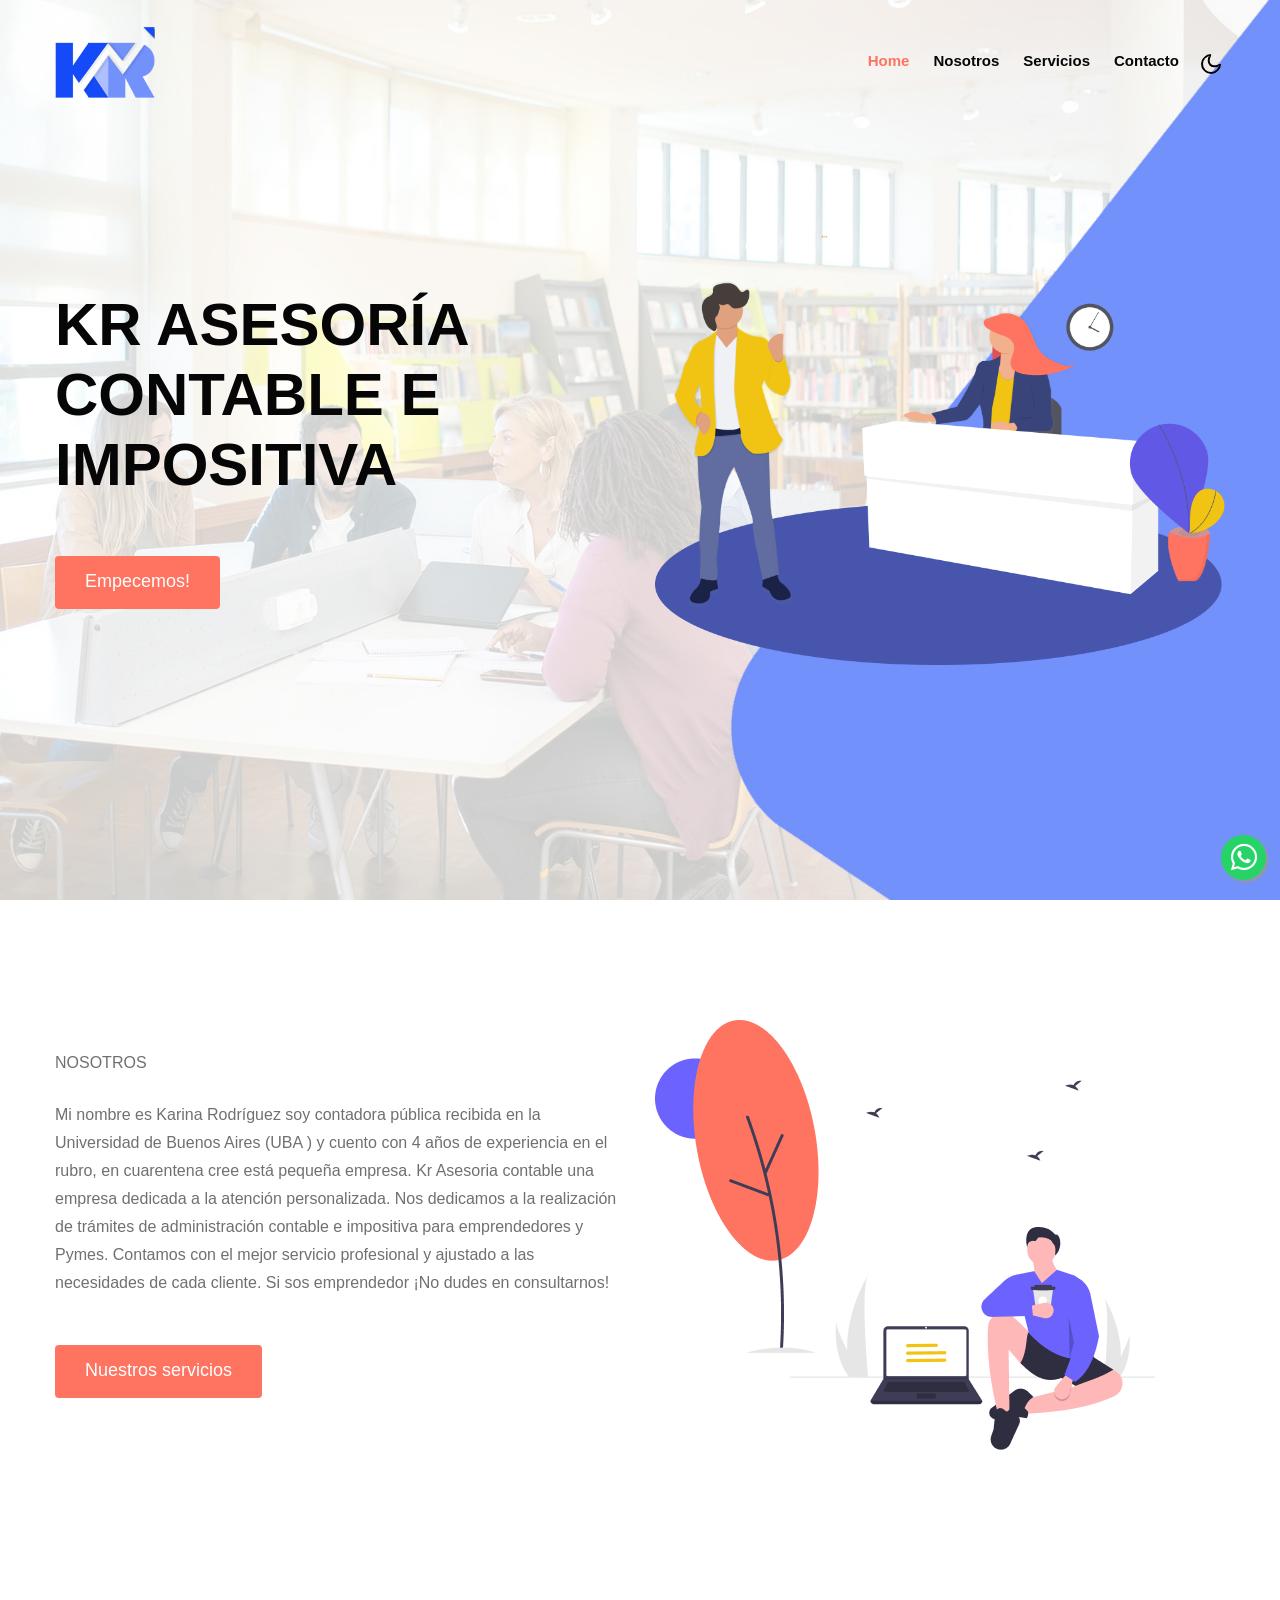
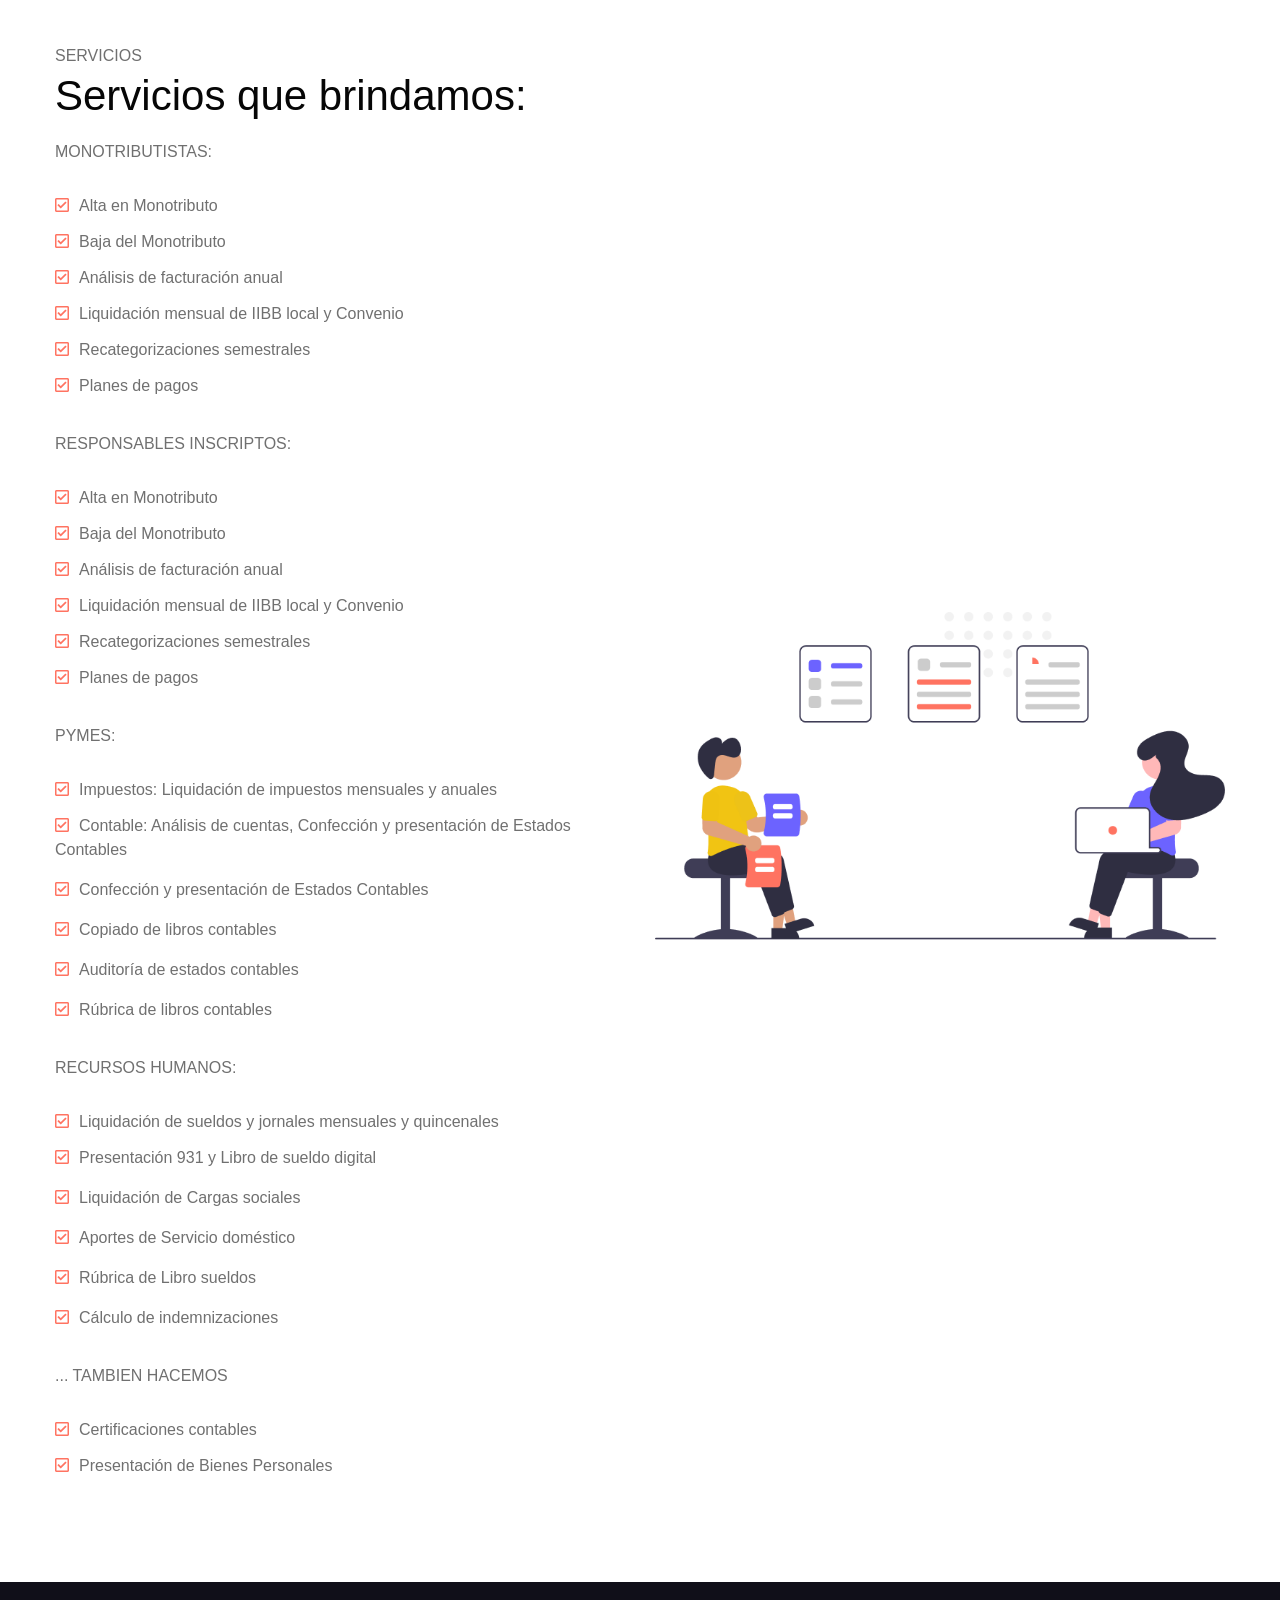
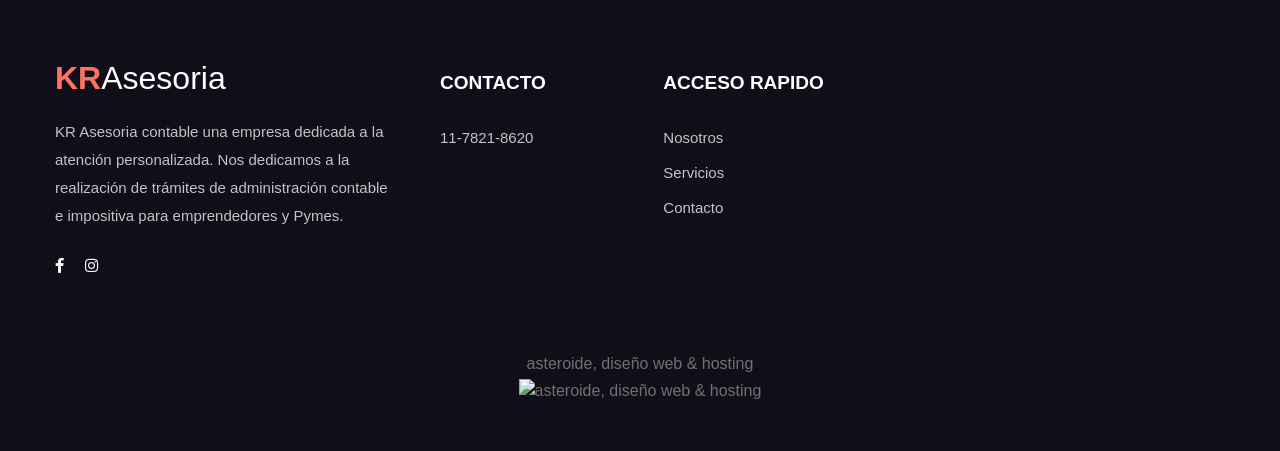
==== index.html @ cf9ad84a "Add files via upload" ====
<!doctype html>
<html lang="es">

<head>
    <!-- Required meta tags -->
    <title>KR - Asesoria Contable</title>
    <meta charset="utf-8">
    <meta http-equiv="Content-Type" content="text/html; charset=utf-8">
    <meta name="viewport" content="width=device-width, initial-scale=1, shrink-to-fit=no">
    <meta name="description" content="Realización de trámites de administración contable e impositiva para emprendedores y Pymes. Contamos con el mejor servicio profesional para cada cliente.">
    <meta name="keywords" content="asesoramiento contable, asesoria contable,vencimiento de afip, Contador publico, Afip Monotributo, Contadora Publica, Pago de Afip, Liquidacion de sueldos, contador para emprendedores">
    <meta name="google-site-verification" content="Z-WitWKQoK6j_l87jaZGyqJf7BgAr0-FF_8QViLL7R8" />
    <meta http-equiv="content-language" content="es">
    <link rel="stylesheet" href="assets/css/style-starter.css?v=5">
    <!-- Google Tag Manager -->
    <script>(function(w,d,s,l,i){w[l]=w[l]||[];w[l].push({'gtm.start':
    new Date().getTime(),event:'gtm.js'});var f=d.getElementsByTagName(s)[0],
    j=d.createElement(s),dl=l!='dataLayer'?'&l='+l:'';j.async=true;j.src=
    'https://www.googletagmanager.com/gtm.js?id='+i+dl;f.parentNode.insertBefore(j,f);
    })(window,document,'script','dataLayer','GTM-PCJ6Z8GQ');</script>
    <!-- End Google Tag Manager -->
</head>

<body>
    <!--header-->
    <header id="site-header" class="fixed-top">
        <div class="container">
            <nav class="navbar navbar-expand-lg stroke px-0">
                <!-- <h1>
                    <a class="navbar-brand" href="index.html">
                        <span>Be</span>Idea</a>
                </h1> -->

                <a class="navbar-brand" href="index.html">
                    <img src="./assets/images/logo-small.png" alt="KR ASESORÍA" title="KR ASESORÍA" style="width: 100px; top:10px;" />
                </a> 
                <button class="navbar-toggler  collapsed bg-gradient" type="button" data-toggle="collapse"
                    data-target="#navbarTogglerDemo02" aria-controls="navbarTogglerDemo02" aria-expanded="false"
                    aria-label="Toggle navigation">
                    <span class="navbar-toggler-icon fa icon-expand fa-bars"></span>
                    <span class="navbar-toggler-icon fa icon-close fa-times"></span>
                </button>

                <div class="collapse navbar-collapse" id="navbarTogglerDemo02">
                    <ul class="navbar-nav ml-lg-auto">
                        <li class="nav-item active">
                            <a class="nav-link" href="index.html">Home<span class="sr-only">(current)</span></a>
                        </li>
                        <li class="nav-item">
                            <a class="nav-link" href="#nosotros">Nosotros</a>
                        </li>
                        <li class="nav-item">
                            <a class="nav-link" href="#servicios">Servicios</a>
                        </li>
                        <li class="nav-item">
                            <a class="nav-link" href="contacto.html">Contacto</a>
                        </li>
                    </ul>
                </div>
                <!-- toggle switch for light and dark theme -->
                <div class="cont-ser-position mt-lg-2">
                    <nav class="navigation">
                        <div class="theme-switch-wrapper">
                            <label class="theme-switch" for="checkbox">
                                <input type="checkbox" id="checkbox">
                                <div class="mode-container">
                                    <i class="gg-sun"></i>
                                    <i class="gg-moon"></i>
                                </div>
                            </label>
                        </div>
                    </nav>
                </div>
                <!-- //toggle switch for light and dark theme -->
            </nav>
        </div>
    </header>
    <!--//header-->

    <!-- banner section -->
    <section class="w3l-banner d-flex">
        <div class="container">
            <div class="row align-items-center mt-md-0 mt-sm-4">
                <div class="col-md-6 banner-content mt-md-0 mt-5 pt-md-0 pt-5">
                    <h3 class="banner-style">KR ASESORÍA CONTABLE E IMPOSITIVA</h3>
                    <h1 style="display: none;">KR ASESORÍA CONTABLE E IMPOSITIVA, Contamos con el mejor  servicio profesional y ajustado a las necesidades de cada cliente.</h1>
                    <div class="mt-5 pt-sm-2">
                        <a href="#nosotros" class="btn btn-style">Empecemos!</a>
                        <!--<a href="contact.html" class="btn btn-style btn-style-normal ml-2"> Contact Us</a>-->
                    </div>
                </div>
                <div class="col-md-6 banner-img">
                    <img src="assets/images/banner1.png" alt="KR ASESORÍA" class="img-fluid" />
                </div>
            </div>
        </div>
    </section>
    <!-- //banner section -->

    <!-- //banner section -->
    <section class="w3l-about-2 py-5" id="nosotros">
        <div class="container py-md-5 py-4">
            <div class="row align-items-center">
                <div class="col-lg-6 about-2-secs-left">
                    <div class="style-title position-relative">
                        <p class="text-uppercase">Nosotros</p>
                        <br/>
                        <p>
                            <span>Mi nombre es Karina Rodríguez</span> soy contadora pública recibida en la Universidad de Buenos Aires (UBA ) y cuento con  4 años de experiencia en el rubro, en cuarentena cree está pequeña  empresa. 

                            Kr Asesoria contable una empresa  dedicada a la atención personalizada.  
                            
                            Nos dedicamos a la realización de trámites de administración contable e impositiva para emprendedores y Pymes. 
                            
                            Contamos con el mejor  servicio profesional y ajustado a las necesidades de cada cliente.
                            
                            Si sos emprendedor ¡No dudes en consultarnos!
                        </p>
                    </div>
                    <a class="btn btn-style mt-5" href="#servicios">Nuestros servicios</a>
                </div>
                <div class="col-lg-6 about-2-secs-right mt-lg-4 mt-5">
                    <img src="assets/images/ab2.png" alt="KR ASESORÍA" class="img-fluid" />
                </div>
            </div>
        </div>
    </section>
    <!-- //banner section -->
    <!-- banner bottom section -->
    <section class="w3l-about-2 py-5" id="servicios">
        <div class="container py-md-5 py-4">
            <div class="row align-items-center">
                <div class="col-lg-6 about-2-secs-left">
                    <div class="style-title position-relative">
                        <p class="text-uppercase">Servicios</p>
                        <h3 class="title-style mb-sm-3 mb-2">Servicios que brindamos:</h3>
                    </div>
                    <p class="text-uppercase"><span>Monotributistas:</span></p>
                    <ul class="list-about-2 mt-sm-4 mt-3">
                        <li class="py-1"><i class="far fa-check-square"></i>Alta en Monotributo</li>
                        <li class="py-2"><i class="far fa-check-square"></i>Baja del Monotributo</li>
                        <li class="py-1"><i class="far fa-check-square"></i>Análisis de facturación anual</li>
                        <li class="py-2"><i class="far fa-check-square"></i>Liquidación mensual de IIBB local y Convenio</li>
                        <li class="py-1"><i class="far fa-check-square"></i>Recategorizaciones semestrales</li>
                        <li class="py-2"><i class="far fa-check-square"></i>Planes de pagos</li>
                    </ul>
                    <br/>
                    <p class="text-uppercase"><span>Responsables Inscriptos:</span></p>
                    <ul class="list-about-2 mt-sm-4 mt-3">
                        <li class="py-1"><i class="far fa-check-square"></i>Alta en Monotributo</li>
                        <li class="py-2"><i class="far fa-check-square"></i>Baja del Monotributo</li>
                        <li class="py-1"><i class="far fa-check-square"></i>Análisis de facturación anual</li>
                        <li class="py-2"><i class="far fa-check-square"></i>Liquidación mensual de IIBB local y Convenio</li>
                        <li class="py-1"><i class="far fa-check-square"></i>Recategorizaciones semestrales</li>
                        <li class="py-2"><i class="far fa-check-square"></i>Planes de pagos</li>
                    </ul>
                    <br/>
                    <p class="text-uppercase"><span>Pymes:</span></p>
                    <ul class="list-about-2 mt-sm-4 mt-3">
                        <li class="py-1"><i class="far fa-check-square"></i>Impuestos: Liquidación de impuestos mensuales y anuales</li>
                        <li class="py-2"><i class="far fa-check-square"></i>Contable: Análisis de cuentas, Confección y presentación de Estados Contables</li>
                        <li class="py-2"><i class="far fa-check-square"></i>Confección y presentación de Estados Contables</li>
                        <li class="py-2"><i class="far fa-check-square"></i>Copiado de libros contables</li>
                        <li class="py-2"><i class="far fa-check-square"></i>Auditoría de estados contables</li>
                        <li class="py-2"><i class="far fa-check-square"></i>Rúbrica de libros contables</li>                        
                    </ul>
                    <br/>
                    <p class="text-uppercase"><span>RECURSOS HUMANOS:</span></p>
                    <ul class="list-about-2 mt-sm-4 mt-3">
                        <li class="py-1"><i class="far fa-check-square"></i>Liquidación de sueldos y jornales mensuales y quincenales</li>
                        <li class="py-2"><i class="far fa-check-square"></i>Presentación 931 y Libro de sueldo digital</li>
                        <li class="py-2"><i class="far fa-check-square"></i>Liquidación de Cargas sociales</li>
                        <li class="py-2"><i class="far fa-check-square"></i>Aportes de Servicio doméstico</li>
                        <li class="py-2"><i class="far fa-check-square"></i>Rúbrica de Libro sueldos</li>
                        <li class="py-2"><i class="far fa-check-square"></i>Cálculo de indemnizaciones</li>                     
                    </ul>
                    <br/>
                    <p class="text-uppercase"><span>... Tambien hacemos</span></p>
                    <ul class="list-about-2 mt-sm-4 mt-3">
                        <li class="py-1"><i class="far fa-check-square"></i>Certificaciones contables</li>
                        <li class="py-2"><i class="far fa-check-square"></i>Presentación de Bienes Personales</li>                   
                    </ul>
                </div>
                <div class="col-lg-6 about-2-secs-right mt-lg-4 mt-5">
                    <img src="assets/images/ab3.png" alt="KR ASESORÍA" class="img-fluid" />
                </div>
            </div>
        </div>
    </section>
    <!-- banner bottom section -->


    <!-- footer -->
    <!--<footer class="w3l-footer-16 py-5">
        <div class="container pt-md-4">
            <div class="row footer-p">
                <div class="col-lg-4 pr-lg-5">
                    <a class="footer-logo" href="index.html">KR - Asesoria Contable</a>
                    <div class="columns-2 mt-4">
                        <ul class="social">
                            <li><a target="_blank" href="https://www.facebook.com/kr.asesoriacontable"><i class="fab fa-facebook-f"></i></a>
                            </li>
                            <li><a target="_blank" href="https://www.instagram.com/kr.asesoriacontable/?hl=es"><i class="fab fa-instagram"></i></a>
                            </li>
                        </ul>
                    </div>
                </div>
                <div class="col-lg-3 mt-lg-0 mt-5">
                    <div class="row">
                            <div class="col-xl-5 col-6 column pl-lg-0">
                            <h3 class="mt-lg-3">Contacto</h3>
                            <ul class="footer-contact-list">
                                <li class="mt-2"><a target="_blank" href="https://api.whatsapp.com/send?phone=5491131880155">11-3188-0155</a></li>
                            </ul>
                        </div>
                        <div class="col-xl-5 col-6 column">
                            <h3 class="mt-lg-3">Acceso Rapido</h3>
                            <ul class="footer-gd-16">
                                <li><a href="index.html#nosotros">Nosotros</a></li>
                                <li><a href="index.html#servicios">Servicios</a></li>
                                <li><a href="contacto.html">Contacto</a></li>
                            </ul>
                        </div>
                    </div>
                </div>
                <div class="col-lg-3 col-md-7 col-sm-8 column mt-lg-0 mt-4 pl-xl-0">
                    <h3 class="mt-lg-3">Newsletter </h3>
                    <div class="end-column">
                        <form action="#" class="subscribe" method="post">
                            <input type="email" name="email" placeholder="Email Address" required="">
                            <button><span class="fa fa-paper-plane" aria-hidden="true"></span></button>
                        </form>
                        <p>Subscribe to our mailing list and get updates to your email inbox.</p>
                    </div>
                </div>
            </div>
        </div>
    </footer>-->
    
    <footer class="w3l-footer-16 py-5">
        <div class="container pt-md-4">
            <div class="row footer-p">
                <div class="col-lg-4 pr-lg-5">
                    <a class="footer-logo" href="index.html">
                        <span>KR</span>Asesoria</a>
                    <p class="mt-3">KR Asesoria contable una empresa  dedicada a la atención personalizada.                            
                        Nos dedicamos a la realización de trámites de administración contable e impositiva para emprendedores y Pymes.</p>
                    <p style="display: none;">KR Asesoria contable una empresa  dedicada a la atención personalizada.                            
                        Nos dedicamos a la realización de trámites de administración contable e impositiva para emprendedores y Pymes.</p>    
                    <div class="columns-2 mt-4">
                        <ul class="social">
                            <li><a target="_blank" href="https://www.facebook.com/kr.asesoriacontable"><i class="fab fa-facebook-f"></i></a>
                            </li>
                            <li><a target="_blank" href="https://www.instagram.com/kr.asesoriacontable/?hl=es"><i class="fab fa-instagram"></i></a>
                            </li>
                        </ul>
                    </div>
                </div>
                <div class="col-lg-5 mt-lg-0 mt-5">
                    <div class="row">
                            <div class="col-xl-5 col-6 column pl-lg-0">
                            <h3 class="mt-lg-3">Contacto</h3>
                            <ul class="footer-contact-list">
                                <li class="mt-2"><a target="_blank" href="https://api.whatsapp.com/send?phone=5491178218620">11-7821-8620</a></li>
                            </ul>
                        </div>
                        <div class="col-xl-5 col-6 column">
                            <h3 class="mt-lg-3">Acceso Rapido</h3>
                            <ul class="footer-gd-16">
                                <li><a href="index.html#nosotros">Nosotros</a></li>
                                <li><a href="index.html#servicios">Servicios</a></li>
                                <li><a href="contacto.html">Contacto</a></li>
                            </ul>
                        </div>
                    </div>
                </div>
            </div>
            <div class="below-section text-center pt-lg-4 mt-5">
                
                <p>asteroide, diseño web & hosting</p><a target="_blank" href="https://asteroide.com.ar"><img src="https://asteroide.com.ar/img/footer_iconAS.png" alt="asteroide, diseño web & hosting" width="25px"/></a>
            </div>
        </div>
    </footer>

    <div class="whatsappMobile">
		<a target="_blank" href="https://api.whatsapp.com/send?phone=5491178218620" class="floatMobile" target="_blank"><i class="fab fa-whatsapp"></i></a>
	</div>
    <!-- //footer -->

    <!-- Js scripts -->
    <!-- move top -->
    <button onclick="topFunction()" id="movetop" title="Go to top">
        <span class="fas fa-level-up-alt" aria-hidden="true"></span>
    </button>
    <script>
        // When the user scrolls down 20px from the top of the document, show the button
        window.onscroll = function () {
            scrollFunction()
        };

        function scrollFunction() {
            if (document.body.scrollTop > 20 || document.documentElement.scrollTop > 20) {
                document.getElementById("movetop").style.display = "block";
            } else {
                document.getElementById("movetop").style.display = "none";
            }
        }

        // When the user clicks on the button, scroll to the top of the document
        function topFunction() {
            document.body.scrollTop = 0;
            document.documentElement.scrollTop = 0;
        }
    </script>
    <!-- //move top -->

    <!-- common jquery plugin -->
    <script src="assets/js/jquery-3.3.1.min.js"></script>
    <!-- //common jquery plugin -->

    <!-- theme switch js (light and dark)-->
    <script src="assets/js/theme-change.js"></script>
    <script>
        function autoType(elementClass, typingSpeed) {
            var thhis = $(elementClass);
            thhis.css({
                "position": "relative",
                "display": "inline-block"
            });
            thhis.prepend('<div class="cursor" style="right: initial; left:0;"></div>');
            thhis = thhis.find(".text-js");
            var text = thhis.text().trim().split('');
            var amntOfChars = text.length;
            var newString = "";
            thhis.text("|");
            setTimeout(function () {
                thhis.css("opacity", 1);
                thhis.prev().removeAttr("style");
                thhis.text("");
                for (var i = 0; i < amntOfChars; i++) {
                    (function (i, char) {
                        setTimeout(function () {
                            newString += char;
                            thhis.text(newString);
                        }, i * typingSpeed);
                    })(i + 1, text[i]);
                }
            }, 1500);
        }

        $(document).ready(function () {
            // Now to start autoTyping just call the autoType function with the
            // class of outer div
            // The second paramter is the speed between each letter is typed.
            autoType(".type-js", 200);
        });
    </script>
    <!-- //theme switch js (light and dark)-->

    <!-- MENU-JS -->
    <script>
        $(window).on("scroll", function () {
            var scroll = $(window).scrollTop();

            if (scroll >= 80) {
                $("#site-header").addClass("nav-fixed");
            } else {
                $("#site-header").removeClass("nav-fixed");
            }
        });

        //Main navigation Active Class Add Remove
        $(".navbar-toggler").on("click", function () {
            $("header").toggleClass("active");
        });
        $(document).on("ready", function () {
            if ($(window).width() > 991) {
                $("header").removeClass("active");
            }
            $(window).on("resize", function () {
                if ($(window).width() > 991) {
                    $("header").removeClass("active");
                }
            });
        });
    </script>
    <!-- //MENU-JS -->

    <!-- disable body scroll which navbar is in active -->
    <script>
        $(function () {
            $('.navbar-toggler').click(function () {
                $('body').toggleClass('noscroll');
            })
        });
    </script>
    <!-- //disable body scroll which navbar is in active -->

    <!--bootstrap-->
    <script src="assets/js/bootstrap.min.js"></script>
    <!-- //bootstrap-->
    <!-- //Js scripts -->
    <!-- Google Tag Manager (noscript) -->
    <noscript><iframe src="https://www.googletagmanager.com/ns.html?id=GTM-PCJ6Z8GQ"
    height="0" width="0" style="display:none;visibility:hidden"></iframe></noscript>
    <!-- End Google Tag Manager (noscript) -->
</body>

</html>
---- assets/css/style-starter.css ----
@charset "UTF-8";

/*--
Author: W3layouts
Author URL: http://w3layouts.com
--*/
/*!
 * Bootstrap v4.4.1 (https://getbootstrap.com/)
 * Copyright 2011-2019 The Bootstrap Authors
 * Copyright 2011-2019 Twitter, Inc.
 * Licensed under MIT (https://github.com/twbs/bootstrap/blob/master/LICENSE)
 */
:root {
  --blue: #007bff;
  --indigo: #6610f2;
  --purple: #6f42c1;
  --pink: #e83e8c;
  --red: #dc3545;
  --orange: #fd7e14;
  --yellow: #ffc107;
  --green: #28a745;
  --teal: #20c997;
  --cyan: #17a2b8;
  --white: #fff;
  --gray: #6c757d;
  --gray-dark: #343a40;
  --primary: #ff4c4c;
  --secondary: #e71d36;
  --success: #28a745;
  --info: #17a2b8;
  --warning: #ffc107;
  --danger: #dc3545;
  --light: #f8f9fa;
  --dark: #343a40;
  --breakpoint-xs: 0;
  --breakpoint-sm: 576px;
  --breakpoint-md: 768px;
  --breakpoint-lg: 992px;
  --breakpoint-xl: 1200px;
  --font-family-sans-serif: -apple-system, BlinkMacSystemFont, "Segoe UI", Roboto, "Helvetica Neue", Arial, "Noto Sans", sans-serif, "Apple Color Emoji", "Segoe UI Emoji", "Segoe UI Symbol", "Noto Color Emoji";
  --font-family-monospace: SFMono-Regular, Menlo, Monaco, Consolas, "Liberation Mono", "Courier New", monospace;
}

*,
*::before,
*::after {
  box-sizing: border-box;
}

html {
  font-family: sans-serif;
  line-height: 1.15;
  -webkit-text-size-adjust: 100%;
  -webkit-tap-highlight-color: rgba(0, 0, 0, 0);
}

article,
aside,
figcaption,
figure,
footer,
header,
hgroup,
main,
nav,
section {
  display: block;
}

body {
  margin: 0;
  font-family: -apple-system, BlinkMacSystemFont, "Segoe UI", Roboto, "Helvetica Neue", Arial, "Noto Sans", sans-serif, "Apple Color Emoji", "Segoe UI Emoji", "Segoe UI Symbol", "Noto Color Emoji";
  font-size: 1rem;
  font-weight: 400;
  line-height: 1.5;
  color: #212529;
  text-align: left;
  background-color: #fff;
}

[tabindex="-1"]:focus:not(:focus-visible) {
  outline: 0 !important;
}

hr {
  box-sizing: content-box;
  height: 0;
  overflow: visible;
}

h1,
h2,
h3,
h4,
h5,
h6 {
  margin-top: 0;
  margin-bottom: 0.5rem;
}

p {
  margin-top: 0;
  margin-bottom: 1rem;
}

abbr[title],
abbr[data-original-title] {
  text-decoration: underline;
  -webkit-text-decoration: underline dotted;
  text-decoration: underline dotted;
  cursor: help;
  border-bottom: 0;
  -webkit-text-decoration-skip-ink: none;
  text-decoration-skip-ink: none;
}

address {
  margin-bottom: 1rem;
  font-style: normal;
  line-height: inherit;
}

ol,
ul,
dl {
  margin-top: 0;
  margin-bottom: 1rem;
}

ol ol,
ul ul,
ol ul,
ul ol {
  margin-bottom: 0;
}

dt {
  font-weight: 600;
}

dd {
  margin-bottom: .5rem;
  margin-left: 0;
}

blockquote {
  margin: 0 0 1rem;
}

b,
strong {
  font-weight: bolder;
}

small {
  font-size: 80%;
}

sub,
sup {
  position: relative;
  font-size: 75%;
  line-height: 0;
  vertical-align: baseline;
}

sub {
  bottom: -.25em;
}

sup {
  top: -.5em;
}

a {
  color: var(--font-color);
  text-decoration: none;
  transition: 0.3s ease-out;
}

a:hover {
  color: var(--primary-color);
  text-decoration: underline;
  transition: 0.3s ease-out;
}

a,
a:hover,
button,
button:hover {
  text-decoration: none;
  transition: 0.3s ease-out;
}

a:not([href]) {
  color: inherit;
  text-decoration: none;
}

a:not([href]):hover {
  color: inherit;
  text-decoration: none;
}

pre,
code,
kbd,
samp {
  font-family: SFMono-Regular, Menlo, Monaco, Consolas, "Liberation Mono", "Courier New", monospace;
  font-size: 1em;
}

pre {
  margin-top: 0;
  margin-bottom: 1rem;
  overflow: auto;
}

figure {
  margin: 0 0 1rem;
}

img {
  vertical-align: middle;
  border-style: none;
}

svg {
  overflow: hidden;
  vertical-align: middle;
}

table {
  border-collapse: collapse;
}

caption {
  padding-top: 0.75rem;
  padding-bottom: 0.75rem;
  color: #6c757d;
  text-align: left;
  caption-side: bottom;
}

th {
  text-align: inherit;
}

label {
  display: inline-block;
  margin-bottom: 0.5rem;
}

button {
  border-radius: 0;
}

button:focus {
  outline: 1px dotted;
  outline: 5px auto -webkit-focus-ring-color;
}

input,
button,
select,
optgroup,
textarea {
  margin: 0;
  font-family: inherit;
  font-size: inherit;
  line-height: inherit;
}

button,
input {
  overflow: visible;
}

button,
select {
  text-transform: none;
}

select {
  word-wrap: normal;
}

button,
[type="button"],
[type="reset"],
[type="submit"] {
  -webkit-appearance: button;
}

button:not(:disabled),
[type="button"]:not(:disabled),
[type="reset"]:not(:disabled),
[type="submit"]:not(:disabled) {
  cursor: pointer;
}

button::-moz-focus-inner,
[type="button"]::-moz-focus-inner,
[type="reset"]::-moz-focus-inner,
[type="submit"]::-moz-focus-inner {
  padding: 0;
  border-style: none;
}

input[type="radio"],
input[type="checkbox"] {
  box-sizing: border-box;
  padding: 0;
}

input[type="date"],
input[type="time"],
input[type="datetime-local"],
input[type="month"] {
  -webkit-appearance: listbox;
}

textarea {
  overflow: auto;
  resize: vertical;
}

fieldset {
  min-width: 0;
  padding: 0;
  margin: 0;
  border: 0;
}

legend {
  display: block;
  width: 100%;
  max-width: 100%;
  padding: 0;
  margin-bottom: .5rem;
  font-size: 1.5rem;
  line-height: inherit;
  color: inherit;
  white-space: normal;
}

.floatMobile{
	position:fixed;
	width:45px;
	height:45px;
    bottom: 20px;
    right: 14px;
	background-color:#25d366;
	color:#FFF;
	border-radius:50px;
	text-align:center;
    font-size:30px;
	box-shadow: 2px 2px 3px #999;
    z-index:100;
    animation: beat .25s infinite alternate;
}

.my-float {
  margin-top: 16px;
}

@media (max-width: 1200px) {
  legend {
    font-size: calc(1.275rem + 0.3vw);
  }
}

progress {
  vertical-align: baseline;
}

[type="number"]::-webkit-inner-spin-button,
[type="number"]::-webkit-outer-spin-button {
  height: auto;
}

[type="search"] {
  outline-offset: -2px;
  -webkit-appearance: none;
}

[type="search"]::-webkit-search-decoration {
  -webkit-appearance: none;
}

::-webkit-file-upload-button {
  font: inherit;
  -webkit-appearance: button;
}

output {
  display: inline-block;
}

summary {
  display: list-item;
  cursor: pointer;
}

template {
  display: none;
}

[hidden] {
  display: none !important;
}

h1,
h2,
h3,
h4,
h5,
h6,
.h1,
.h2,
.h3,
.h4,
.h5,
.h6 {
  margin-bottom: 0.5rem;
  font-weight: 400;
  line-height: 28px;
}

h1,
.h1 {
  font-size: 2.5rem;
}

@media (max-width: 1200px) {

  h1,
  .h1 {
    font-size: calc(1.375rem + 1.5vw);
  }
}

h2,
.h2 {
  font-size: 2rem;
}

@media (max-width: 1200px) {

  h2,
  .h2 {
    font-size: calc(1.325rem + 0.9vw);
  }
}

h3,
.h3 {
  font-size: 1.75rem;
}

@media (max-width: 1200px) {

  h3,
  .h3 {
    font-size: calc(1.3rem + 0.6vw);
  }
}

h4,
.h4 {
  font-size: 1.5rem;
}

@media (max-width: 1200px) {

  h4,
  .h4 {
    font-size: calc(1.275rem + 0.3vw);
  }
}

h5,
.h5 {
  font-size: 1.25rem;
}

h6,
.h6 {
  font-size: 1rem;
}

.lead {
  font-size: 1.25rem;
  font-weight: 300;
}

.display-1 {
  font-size: 6rem;
  font-weight: 300;
  line-height: 1.2;
}

@media (max-width: 1200px) {
  .display-1 {
    font-size: calc(1.725rem + 5.7vw);
  }
}

.display-2 {
  font-size: 5.5rem;
  font-weight: 300;
  line-height: 1.2;
}

@media (max-width: 1200px) {
  .display-2 {
    font-size: calc(1.675rem + 5.1vw);
  }
}

.display-3 {
  font-size: 4.5rem;
  font-weight: 300;
  line-height: 1.2;
}

@media (max-width: 1200px) {
  .display-3 {
    font-size: calc(1.575rem + 3.9vw);
  }
}

.display-4 {
  font-size: 3.5rem;
  font-weight: 300;
  line-height: 1.2;
}

@media (max-width: 1200px) {
  .display-4 {
    font-size: calc(1.475rem + 2.7vw);
  }
}

hr {
  margin-top: 1rem;
  margin-bottom: 1rem;
  border: 0;
  border-top: 1px solid rgba(0, 0, 0, 0.1);
}

small,
.small {
  font-size: 80%;
  font-weight: 400;
}

mark,
.mark {
  padding: 0.2em;
  background-color: #fcf8e3;
}

.list-unstyled {
  padding-left: 0;
  list-style: none;
}

.list-inline {
  padding-left: 0;
  list-style: none;
}

.list-inline-item {
  display: inline-block;
}

.list-inline-item:not(:last-child) {
  margin-right: 0.5rem;
}

.initialism {
  font-size: 90%;
  text-transform: uppercase;
}

.blockquote {
  margin-bottom: 1rem;
  font-size: 1.25rem;
}

.blockquote-footer {
  display: block;
  font-size: 80%;
  color: #6c757d;
}

.blockquote-footer::before {
  content: "\2014\00A0";
}

.img-fluid {
  max-width: 100%;
  height: auto;
}

.img-thumbnail {
  padding: 0.25rem;
  background-color: #fff;
  border: 1px solid #dee2e6;
  border-radius: 0.25rem;
  max-width: 100%;
  height: auto;
}

.figure {
  display: inline-block;
}

.figure-img {
  margin-bottom: 0.5rem;
  line-height: 1;
}

.figure-caption {
  font-size: 90%;
  color: #6c757d;
}

code {
  font-size: 87.5%;
  color: #e83e8c;
  word-wrap: break-word;
}

a>code {
  color: inherit;
}

kbd {
  padding: 0.2rem 0.4rem;
  font-size: 87.5%;
  color: #fff;
  background-color: #212529;
  border-radius: 0.2rem;
}

kbd kbd {
  padding: 0;
  font-size: 100%;
  font-weight: 600;
}

pre {
  display: block;
  font-size: 87.5%;
  color: #212529;
}

pre code {
  font-size: inherit;
  color: inherit;
  word-break: normal;
}

.pre-scrollable {
  max-height: 340px;
  overflow-y: scroll;
}

.container {
  width: 100%;
  padding-right: 15px;
  padding-left: 15px;
  margin-right: auto;
  margin-left: auto;
}

@media (min-width: 576px) {
  .container {
    max-width: 540px;
  }
}

@media (min-width: 768px) {
  .container {
    max-width: 720px;
  }
}

@media (min-width: 992px) {
  .container {
    max-width: 960px;
  }
}

@media (min-width: 1200px) {
  .container {
    max-width: 1140px;
  }
}

.container-fluid,
.container-sm,
.container-md,
.container-lg,
.container-xl {
  width: 100%;
  padding-right: 15px;
  padding-left: 15px;
  margin-right: auto;
  margin-left: auto;
}

@media (min-width: 576px) {

  .container,
  .container-sm {
    max-width: 540px;
  }
}

@media (min-width: 768px) {

  .container,
  .container-sm,
  .container-md {
    max-width: 720px;
  }
}

@media (min-width: 992px) {

  .container,
  .container-sm,
  .container-md,
  .container-lg {
    max-width: 960px;
  }
}

@media (min-width: 1200px) {

  .container,
  .container-sm,
  .container-md,
  .container-lg,
  .container-xl {
    max-width: 1140px;
  }
}

.row {
  display: flex;
  flex-wrap: wrap;
  margin-right: -15px;
  margin-left: -15px;
}

.no-gutters {
  margin-right: 0;
  margin-left: 0;
}

.no-gutters>.col,
.no-gutters>[class*="col-"] {
  padding-right: 0;
  padding-left: 0;
}

.col-1,
.col-2,
.col-3,
.col-4,
.col-5,
.col-6,
.col-7,
.col-8,
.col-9,
.col-10,
.col-11,
.col-12,
.col,
.col-auto,
.col-sm-1,
.col-sm-2,
.col-sm-3,
.col-sm-4,
.col-sm-5,
.col-sm-6,
.col-sm-7,
.col-sm-8,
.col-sm-9,
.col-sm-10,
.col-sm-11,
.col-sm-12,
.col-sm,
.col-sm-auto,
.col-md-1,
.col-md-2,
.col-md-3,
.col-md-4,
.col-md-5,
.col-md-6,
.col-md-7,
.col-md-8,
.col-md-9,
.col-md-10,
.col-md-11,
.col-md-12,
.col-md,
.col-md-auto,
.col-lg-1,
.col-lg-2,
.col-lg-3,
.col-lg-4,
.col-lg-5,
.col-lg-6,
.col-lg-7,
.col-lg-8,
.col-lg-9,
.col-lg-10,
.col-lg-11,
.col-lg-12,
.col-lg,
.col-lg-auto,
.col-xl-1,
.col-xl-2,
.col-xl-3,
.col-xl-4,
.col-xl-5,
.col-xl-6,
.col-xl-7,
.col-xl-8,
.col-xl-9,
.col-xl-10,
.col-xl-11,
.col-xl-12,
.col-xl,
.col-xl-auto {
  position: relative;
  width: 100%;
  padding-right: 15px;
  padding-left: 15px;
}

.col {
  flex-basis: 0;
  flex-grow: 1;
  max-width: 100%;
}

.row-cols-1>* {
  flex: 0 0 100%;
  max-width: 100%;
}

.row-cols-2>* {
  flex: 0 0 50%;
  max-width: 50%;
}

.row-cols-3>* {
  flex: 0 0 33.33333%;
  max-width: 33.33333%;
}

.row-cols-4>* {
  flex: 0 0 25%;
  max-width: 25%;
}

.row-cols-5>* {
  flex: 0 0 20%;
  max-width: 20%;
}

.row-cols-6>* {
  flex: 0 0 16.66667%;
  max-width: 16.66667%;
}

.col-auto {
  flex: 0 0 auto;
  width: auto;
  max-width: 100%;
}

.col-1 {
  flex: 0 0 8.33333%;
  max-width: 8.33333%;
}

.col-2 {
  flex: 0 0 16.66667%;
  max-width: 16.66667%;
}

.col-3 {
  flex: 0 0 25%;
  max-width: 25%;
}

.col-4 {
  flex: 0 0 33.33333%;
  max-width: 33.33333%;
}

.col-5 {
  flex: 0 0 41.66667%;
  max-width: 41.66667%;
}

.col-6 {
  flex: 0 0 50%;
  max-width: 50%;
}

.col-7 {
  flex: 0 0 58.33333%;
  max-width: 58.33333%;
}

.col-8 {
  flex: 0 0 66.66667%;
  max-width: 66.66667%;
}

.col-9 {
  flex: 0 0 75%;
  max-width: 75%;
}

.col-10 {
  flex: 0 0 83.33333%;
  max-width: 83.33333%;
}

.col-11 {
  flex: 0 0 91.66667%;
  max-width: 91.66667%;
}

.col-12 {
  flex: 0 0 100%;
  max-width: 100%;
}

.order-first {
  order: -1;
}

.order-last {
  order: 13;
}

.order-0 {
  order: 0;
}

.order-1 {
  order: 1;
}

.order-2 {
  order: 2;
}

.order-3 {
  order: 3;
}

.order-4 {
  order: 4;
}

.order-5 {
  order: 5;
}

.order-6 {
  order: 6;
}

.order-7 {
  order: 7;
}

.order-8 {
  order: 8;
}

.order-9 {
  order: 9;
}

.order-10 {
  order: 10;
}

.order-11 {
  order: 11;
}

.order-12 {
  order: 12;
}

.offset-1 {
  margin-left: 8.33333%;
}

.offset-2 {
  margin-left: 16.66667%;
}

.offset-3 {
  margin-left: 25%;
}

.offset-4 {
  margin-left: 33.33333%;
}

.offset-5 {
  margin-left: 41.66667%;
}

.offset-6 {
  margin-left: 50%;
}

.offset-7 {
  margin-left: 58.33333%;
}

.offset-8 {
  margin-left: 66.66667%;
}

.offset-9 {
  margin-left: 75%;
}

.offset-10 {
  margin-left: 83.33333%;
}

.offset-11 {
  margin-left: 91.66667%;
}

@media (min-width: 576px) {
  .col-sm {
    flex-basis: 0;
    flex-grow: 1;
    max-width: 100%;
  }

  .row-cols-sm-1>* {
    flex: 0 0 100%;
    max-width: 100%;
  }

  .row-cols-sm-2>* {
    flex: 0 0 50%;
    max-width: 50%;
  }

  .row-cols-sm-3>* {
    flex: 0 0 33.33333%;
    max-width: 33.33333%;
  }

  .row-cols-sm-4>* {
    flex: 0 0 25%;
    max-width: 25%;
  }

  .row-cols-sm-5>* {
    flex: 0 0 20%;
    max-width: 20%;
  }

  .row-cols-sm-6>* {
    flex: 0 0 16.66667%;
    max-width: 16.66667%;
  }

  .col-sm-auto {
    flex: 0 0 auto;
    width: auto;
    max-width: 100%;
  }

  .col-sm-1 {
    flex: 0 0 8.33333%;
    max-width: 8.33333%;
  }

  .col-sm-2 {
    flex: 0 0 16.66667%;
    max-width: 16.66667%;
  }

  .col-sm-3 {
    flex: 0 0 25%;
    max-width: 25%;
  }

  .col-sm-4 {
    flex: 0 0 33.33333%;
    max-width: 33.33333%;
  }

  .col-sm-5 {
    flex: 0 0 41.66667%;
    max-width: 41.66667%;
  }

  .col-sm-6 {
    flex: 0 0 50%;
    max-width: 50%;
  }

  .col-sm-7 {
    flex: 0 0 58.33333%;
    max-width: 58.33333%;
  }

  .col-sm-8 {
    flex: 0 0 66.66667%;
    max-width: 66.66667%;
  }

  .col-sm-9 {
    flex: 0 0 75%;
    max-width: 75%;
  }

  .col-sm-10 {
    flex: 0 0 83.33333%;
    max-width: 83.33333%;
  }

  .col-sm-11 {
    flex: 0 0 91.66667%;
    max-width: 91.66667%;
  }

  .col-sm-12 {
    flex: 0 0 100%;
    max-width: 100%;
  }

  .order-sm-first {
    order: -1;
  }

  .order-sm-last {
    order: 13;
  }

  .order-sm-0 {
    order: 0;
  }

  .order-sm-1 {
    order: 1;
  }

  .order-sm-2 {
    order: 2;
  }

  .order-sm-3 {
    order: 3;
  }

  .order-sm-4 {
    order: 4;
  }

  .order-sm-5 {
    order: 5;
  }

  .order-sm-6 {
    order: 6;
  }

  .order-sm-7 {
    order: 7;
  }

  .order-sm-8 {
    order: 8;
  }

  .order-sm-9 {
    order: 9;
  }

  .order-sm-10 {
    order: 10;
  }

  .order-sm-11 {
    order: 11;
  }

  .order-sm-12 {
    order: 12;
  }

  .offset-sm-0 {
    margin-left: 0;
  }

  .offset-sm-1 {
    margin-left: 8.33333%;
  }

  .offset-sm-2 {
    margin-left: 16.66667%;
  }

  .offset-sm-3 {
    margin-left: 25%;
  }

  .offset-sm-4 {
    margin-left: 33.33333%;
  }

  .offset-sm-5 {
    margin-left: 41.66667%;
  }

  .offset-sm-6 {
    margin-left: 50%;
  }

  .offset-sm-7 {
    margin-left: 58.33333%;
  }

  .offset-sm-8 {
    margin-left: 66.66667%;
  }

  .offset-sm-9 {
    margin-left: 75%;
  }

  .offset-sm-10 {
    margin-left: 83.33333%;
  }

  .offset-sm-11 {
    margin-left: 91.66667%;
  }
}

@media (min-width: 768px) {
  .col-md {
    flex-basis: 0;
    flex-grow: 1;
    max-width: 100%;
  }

  .row-cols-md-1>* {
    flex: 0 0 100%;
    max-width: 100%;
  }

  .row-cols-md-2>* {
    flex: 0 0 50%;
    max-width: 50%;
  }

  .row-cols-md-3>* {
    flex: 0 0 33.33333%;
    max-width: 33.33333%;
  }

  .row-cols-md-4>* {
    flex: 0 0 25%;
    max-width: 25%;
  }

  .row-cols-md-5>* {
    flex: 0 0 20%;
    max-width: 20%;
  }

  .row-cols-md-6>* {
    flex: 0 0 16.66667%;
    max-width: 16.66667%;
  }

  .col-md-auto {
    flex: 0 0 auto;
    width: auto;
    max-width: 100%;
  }

  .col-md-1 {
    flex: 0 0 8.33333%;
    max-width: 8.33333%;
  }

  .col-md-2 {
    flex: 0 0 16.66667%;
    max-width: 16.66667%;
  }

  .col-md-3 {
    flex: 0 0 25%;
    max-width: 25%;
  }

  .col-md-4 {
    flex: 0 0 33.33333%;
    max-width: 33.33333%;
  }

  .col-md-5 {
    flex: 0 0 41.66667%;
    max-width: 41.66667%;
  }

  .col-md-6 {
    flex: 0 0 50%;
    max-width: 50%;
  }

  .col-md-7 {
    flex: 0 0 58.33333%;
    max-width: 58.33333%;
  }

  .col-md-8 {
    flex: 0 0 66.66667%;
    max-width: 66.66667%;
  }

  .col-md-9 {
    flex: 0 0 75%;
    max-width: 75%;
  }

  .col-md-10 {
    flex: 0 0 83.33333%;
    max-width: 83.33333%;
  }

  .col-md-11 {
    flex: 0 0 91.66667%;
    max-width: 91.66667%;
  }

  .col-md-12 {
    flex: 0 0 100%;
    max-width: 100%;
  }

  .order-md-first {
    order: -1;
  }

  .order-md-last {
    order: 13;
  }

  .order-md-0 {
    order: 0;
  }

  .order-md-1 {
    order: 1;
  }

  .order-md-2 {
    order: 2;
  }

  .order-md-3 {
    order: 3;
  }

  .order-md-4 {
    order: 4;
  }

  .order-md-5 {
    order: 5;
  }

  .order-md-6 {
    order: 6;
  }

  .order-md-7 {
    order: 7;
  }

  .order-md-8 {
    order: 8;
  }

  .order-md-9 {
    order: 9;
  }

  .order-md-10 {
    order: 10;
  }

  .order-md-11 {
    order: 11;
  }

  .order-md-12 {
    order: 12;
  }

  .offset-md-0 {
    margin-left: 0;
  }

  .offset-md-1 {
    margin-left: 8.33333%;
  }

  .offset-md-2 {
    margin-left: 16.66667%;
  }

  .offset-md-3 {
    margin-left: 25%;
  }

  .offset-md-4 {
    margin-left: 33.33333%;
  }

  .offset-md-5 {
    margin-left: 41.66667%;
  }

  .offset-md-6 {
    margin-left: 50%;
  }

  .offset-md-7 {
    margin-left: 58.33333%;
  }

  .offset-md-8 {
    margin-left: 66.66667%;
  }

  .offset-md-9 {
    margin-left: 75%;
  }

  .offset-md-10 {
    margin-left: 83.33333%;
  }

  .offset-md-11 {
    margin-left: 91.66667%;
  }
}

@media (min-width: 992px) {
  .col-lg {
    flex-basis: 0;
    flex-grow: 1;
    max-width: 100%;
  }

  .row-cols-lg-1>* {
    flex: 0 0 100%;
    max-width: 100%;
  }

  .row-cols-lg-2>* {
    flex: 0 0 50%;
    max-width: 50%;
  }

  .row-cols-lg-3>* {
    flex: 0 0 33.33333%;
    max-width: 33.33333%;
  }

  .row-cols-lg-4>* {
    flex: 0 0 25%;
    max-width: 25%;
  }

  .row-cols-lg-5>* {
    flex: 0 0 20%;
    max-width: 20%;
  }

  .row-cols-lg-6>* {
    flex: 0 0 16.66667%;
    max-width: 16.66667%;
  }

  .col-lg-auto {
    flex: 0 0 auto;
    width: auto;
    max-width: 100%;
  }

  .col-lg-1 {
    flex: 0 0 8.33333%;
    max-width: 8.33333%;
  }

  .col-lg-2 {
    flex: 0 0 16.66667%;
    max-width: 16.66667%;
  }

  .col-lg-3 {
    flex: 0 0 25%;
    max-width: 25%;
  }

  .col-lg-4 {
    flex: 0 0 33.33333%;
    max-width: 33.33333%;
  }

  .col-lg-5 {
    flex: 0 0 41.66667%;
    max-width: 41.66667%;
  }

  .col-lg-6 {
    flex: 0 0 50%;
    max-width: 50%;
  }

  .col-lg-7 {
    flex: 0 0 58.33333%;
    max-width: 58.33333%;
  }

  .col-lg-8 {
    flex: 0 0 66.66667%;
    max-width: 66.66667%;
  }

  .col-lg-9 {
    flex: 0 0 75%;
    max-width: 75%;
  }

  .col-lg-10 {
    flex: 0 0 83.33333%;
    max-width: 83.33333%;
  }

  .col-lg-11 {
    flex: 0 0 91.66667%;
    max-width: 91.66667%;
  }

  .col-lg-12 {
    flex: 0 0 100%;
    max-width: 100%;
  }

  .order-lg-first {
    order: -1;
  }

  .order-lg-last {
    order: 13;
  }

  .order-lg-0 {
    order: 0;
  }

  .order-lg-1 {
    order: 1;
  }

  .order-lg-2 {
    order: 2;
  }

  .order-lg-3 {
    order: 3;
  }

  .order-lg-4 {
    order: 4;
  }

  .order-lg-5 {
    order: 5;
  }

  .order-lg-6 {
    order: 6;
  }

  .order-lg-7 {
    order: 7;
  }

  .order-lg-8 {
    order: 8;
  }

  .order-lg-9 {
    order: 9;
  }

  .order-lg-10 {
    order: 10;
  }

  .order-lg-11 {
    order: 11;
  }

  .order-lg-12 {
    order: 12;
  }

  .offset-lg-0 {
    margin-left: 0;
  }

  .offset-lg-1 {
    margin-left: 8.33333%;
  }

  .offset-lg-2 {
    margin-left: 16.66667%;
  }

  .offset-lg-3 {
    margin-left: 25%;
  }

  .offset-lg-4 {
    margin-left: 33.33333%;
  }

  .offset-lg-5 {
    margin-left: 41.66667%;
  }

  .offset-lg-6 {
    margin-left: 50%;
  }

  .offset-lg-7 {
    margin-left: 58.33333%;
  }

  .offset-lg-8 {
    margin-left: 66.66667%;
  }

  .offset-lg-9 {
    margin-left: 75%;
  }

  .offset-lg-10 {
    margin-left: 83.33333%;
  }

  .offset-lg-11 {
    margin-left: 91.66667%;
  }
}

@media (min-width: 1200px) {
  .col-xl {
    flex-basis: 0;
    flex-grow: 1;
    max-width: 100%;
  }

  .row-cols-xl-1>* {
    flex: 0 0 100%;
    max-width: 100%;
  }

  .row-cols-xl-2>* {
    flex: 0 0 50%;
    max-width: 50%;
  }

  .row-cols-xl-3>* {
    flex: 0 0 33.33333%;
    max-width: 33.33333%;
  }

  .row-cols-xl-4>* {
    flex: 0 0 25%;
    max-width: 25%;
  }

  .row-cols-xl-5>* {
    flex: 0 0 20%;
    max-width: 20%;
  }

  .row-cols-xl-6>* {
    flex: 0 0 16.66667%;
    max-width: 16.66667%;
  }

  .col-xl-auto {
    flex: 0 0 auto;
    width: auto;
    max-width: 100%;
  }

  .col-xl-1 {
    flex: 0 0 8.33333%;
    max-width: 8.33333%;
  }

  .col-xl-2 {
    flex: 0 0 16.66667%;
    max-width: 16.66667%;
  }

  .col-xl-3 {
    flex: 0 0 25%;
    max-width: 25%;
  }

  .col-xl-4 {
    flex: 0 0 33.33333%;
    max-width: 33.33333%;
  }

  .col-xl-5 {
    flex: 0 0 41.66667%;
    max-width: 41.66667%;
  }

  .col-xl-6 {
    flex: 0 0 50%;
    max-width: 50%;
  }

  .col-xl-7 {
    flex: 0 0 58.33333%;
    max-width: 58.33333%;
  }

  .col-xl-8 {
    flex: 0 0 66.66667%;
    max-width: 66.66667%;
  }

  .col-xl-9 {
    flex: 0 0 75%;
    max-width: 75%;
  }

  .col-xl-10 {
    flex: 0 0 83.33333%;
    max-width: 83.33333%;
  }

  .col-xl-11 {
    flex: 0 0 91.66667%;
    max-width: 91.66667%;
  }

  .col-xl-12 {
    flex: 0 0 100%;
    max-width: 100%;
  }

  .order-xl-first {
    order: -1;
  }

  .order-xl-last {
    order: 13;
  }

  .order-xl-0 {
    order: 0;
  }

  .order-xl-1 {
    order: 1;
  }

  .order-xl-2 {
    order: 2;
  }

  .order-xl-3 {
    order: 3;
  }

  .order-xl-4 {
    order: 4;
  }

  .order-xl-5 {
    order: 5;
  }

  .order-xl-6 {
    order: 6;
  }

  .order-xl-7 {
    order: 7;
  }

  .order-xl-8 {
    order: 8;
  }

  .order-xl-9 {
    order: 9;
  }

  .order-xl-10 {
    order: 10;
  }

  .order-xl-11 {
    order: 11;
  }

  .order-xl-12 {
    order: 12;
  }

  .offset-xl-0 {
    margin-left: 0;
  }

  .offset-xl-1 {
    margin-left: 8.33333%;
  }

  .offset-xl-2 {
    margin-left: 16.66667%;
  }

  .offset-xl-3 {
    margin-left: 25%;
  }

  .offset-xl-4 {
    margin-left: 33.33333%;
  }

  .offset-xl-5 {
    margin-left: 41.66667%;
  }

  .offset-xl-6 {
    margin-left: 50%;
  }

  .offset-xl-7 {
    margin-left: 58.33333%;
  }

  .offset-xl-8 {
    margin-left: 66.66667%;
  }

  .offset-xl-9 {
    margin-left: 75%;
  }

  .offset-xl-10 {
    margin-left: 83.33333%;
  }

  .offset-xl-11 {
    margin-left: 91.66667%;
  }
}

.table {
  width: 100%;
  margin-bottom: 1rem;
  color: #212529;
}

.table th,
.table td {
  padding: 0.75rem;
  vertical-align: top;
  border-top: 1px solid #dee2e6;
}

.table thead th {
  vertical-align: bottom;
  border-bottom: 2px solid #dee2e6;
}

.table tbody+tbody {
  border-top: 2px solid #dee2e6;
}

.table-sm th,
.table-sm td {
  padding: 0.3rem;
}

.table-bordered {
  border: 1px solid #dee2e6;
}

.table-bordered th,
.table-bordered td {
  border: 1px solid #dee2e6;
}

.table-bordered thead th,
.table-bordered thead td {
  border-bottom-width: 2px;
}

.table-borderless th,
.table-borderless td,
.table-borderless thead th,
.table-borderless tbody+tbody {
  border: 0;
}

.table-striped tbody tr:nth-of-type(odd) {
  background-color: rgba(0, 0, 0, 0.05);
}

.table-hover tbody tr:hover {
  color: #212529;
  background-color: rgba(0, 0, 0, 0.075);
}

.table-primary,
.table-primary>th,
.table-primary>td {
  background-color: #c4f0df;
}

.table-primary th,
.table-primary td,
.table-primary thead th,
.table-primary tbody+tbody {
  border-color: #92e3c3;
}

.table-hover .table-primary:hover {
  background-color: #b0ebd4;
}

.table-hover .table-primary:hover>td,
.table-hover .table-primary:hover>th {
  background-color: #b0ebd4;
}

.table-secondary,
.table-secondary>th,
.table-secondary>td {
  background-color: #c8c7d3;
}

.table-secondary th,
.table-secondary td,
.table-secondary thead th,
.table-secondary tbody+tbody {
  border-color: #9996ae;
}

.table-hover .table-secondary:hover {
  background-color: #bab9c8;
}

.table-hover .table-secondary:hover>td,
.table-hover .table-secondary:hover>th {
  background-color: #bab9c8;
}

.table-success,
.table-success>th,
.table-success>td {
  background-color: #c3e6cb;
}

.table-success th,
.table-success td,
.table-success thead th,
.table-success tbody+tbody {
  border-color: #8fd19e;
}

.table-hover .table-success:hover {
  background-color: #b1dfbb;
}

.table-hover .table-success:hover>td,
.table-hover .table-success:hover>th {
  background-color: #b1dfbb;
}

.table-info,
.table-info>th,
.table-info>td {
  background-color: #bee5eb;
}

.table-info th,
.table-info td,
.table-info thead th,
.table-info tbody+tbody {
  border-color: #86cfda;
}

.table-hover .table-info:hover {
  background-color: #abdde5;
}

.table-hover .table-info:hover>td,
.table-hover .table-info:hover>th {
  background-color: #abdde5;
}

.table-warning,
.table-warning>th,
.table-warning>td {
  background-color: #ffeeba;
}

.table-warning th,
.table-warning td,
.table-warning thead th,
.table-warning tbody+tbody {
  border-color: #ffdf7e;
}

.table-hover .table-warning:hover {
  background-color: #ffe8a1;
}

.table-hover .table-warning:hover>td,
.table-hover .table-warning:hover>th {
  background-color: #ffe8a1;
}

.table-danger,
.table-danger>th,
.table-danger>td {
  background-color: #f5c6cb;
}

.table-danger th,
.table-danger td,
.table-danger thead th,
.table-danger tbody+tbody {
  border-color: #ed969e;
}

.table-hover .table-danger:hover {
  background-color: #f1b0b7;
}

.table-hover .table-danger:hover>td,
.table-hover .table-danger:hover>th {
  background-color: #f1b0b7;
}

.table-light,
.table-light>th,
.table-light>td {
  background-color: #fdfdfe;
}

.table-light th,
.table-light td,
.table-light thead th,
.table-light tbody+tbody {
  border-color: #fbfcfc;
}

.table-hover .table-light:hover {
  background-color: #ececf6;
}

.table-hover .table-light:hover>td,
.table-hover .table-light:hover>th {
  background-color: #ececf6;
}

.table-dark,
.table-dark>th,
.table-dark>td {
  background-color: #c6c8ca;
}

.table-dark th,
.table-dark td,
.table-dark thead th,
.table-dark tbody+tbody {
  border-color: #95999c;
}

.table-hover .table-dark:hover {
  background-color: #b9bbbe;
}

.table-hover .table-dark:hover>td,
.table-hover .table-dark:hover>th {
  background-color: #b9bbbe;
}

.table-active,
.table-active>th,
.table-active>td {
  background-color: rgba(0, 0, 0, 0.075);
}

.table-hover .table-active:hover {
  background-color: rgba(0, 0, 0, 0.075);
}

.table-hover .table-active:hover>td,
.table-hover .table-active:hover>th {
  background-color: rgba(0, 0, 0, 0.075);
}

.table .thead-dark th {
  color: #fff;
  background-color: #343a40;
  border-color: #454d55;
}

.table .thead-light th {
  color: #495057;
  background-color: #e9ecef;
  border-color: #dee2e6;
}

.table-dark {
  color: #fff;
  background-color: #343a40;
}

.table-dark th,
.table-dark td,
.table-dark thead th {
  border-color: #454d55;
}

.table-dark.table-bordered {
  border: 0;
}

.table-dark.table-striped tbody tr:nth-of-type(odd) {
  background-color: rgba(255, 255, 255, 0.05);
}

.table-dark.table-hover tbody tr:hover {
  color: #fff;
  background-color: rgba(255, 255, 255, 0.075);
}

@media (max-width: 575.98px) {
  .table-responsive-sm {
    display: block;
    width: 100%;
    overflow-x: auto;
    -webkit-overflow-scrolling: touch;
  }

  .table-responsive-sm>.table-bordered {
    border: 0;
  }
}

@media (max-width: 767.98px) {
  .table-responsive-md {
    display: block;
    width: 100%;
    overflow-x: auto;
    -webkit-overflow-scrolling: touch;
  }

  .table-responsive-md>.table-bordered {
    border: 0;
  }
}

@media (max-width: 991.98px) {
  .table-responsive-lg {
    display: block;
    width: 100%;
    overflow-x: auto;
    -webkit-overflow-scrolling: touch;
  }

  .table-responsive-lg>.table-bordered {
    border: 0;
  }
}

@media (max-width: 1199.98px) {
  .table-responsive-xl {
    display: block;
    width: 100%;
    overflow-x: auto;
    -webkit-overflow-scrolling: touch;
  }

  .table-responsive-xl>.table-bordered {
    border: 0;
  }
}

.table-responsive {
  display: block;
  width: 100%;
  overflow-x: auto;
  -webkit-overflow-scrolling: touch;
}

.table-responsive>.table-bordered {
  border: 0;
}

.form-control {
  display: block;
  width: 100%;
  height: calc(1.5em + 0.75rem + 2px);
  padding: 0.375rem 0.75rem;
  font-size: 1rem;
  font-weight: 400;
  line-height: 1.5;
  color: #495057;
  background-color: #fff;
  background-clip: padding-box;
  border: 1px solid #ced4da;
  border-radius: 0.25rem;
  transition: border-color 0.15s ease-in-out, box-shadow 0.15s ease-in-out;
}

@media (prefers-reduced-motion: reduce) {
  .form-control {
    transition: none;
  }
}

.form-control::-ms-expand {
  background-color: transparent;
  border: 0;
}

.form-control:-moz-focusring {
  color: transparent;
  text-shadow: 0 0 0 #495057;
}

.form-control:focus {
  color: #495057;
  background-color: #fff;
  border-color: #91e6c4;
  outline: 0;
  box-shadow: 0 0 0 0.2rem rgba(46, 202, 139, 0.25);
}

.form-control::-webkit-input-placeholder {
  color: #6c757d;
  opacity: 1;
}

.form-control::-moz-placeholder {
  color: #6c757d;
  opacity: 1;
}

.form-control:-ms-input-placeholder {
  color: #6c757d;
  opacity: 1;
}

.form-control::-ms-input-placeholder {
  color: #6c757d;
  opacity: 1;
}

.form-control::placeholder {
  color: #6c757d;
  opacity: 1;
}

.form-control:disabled,
.form-control[readonly] {
  background-color: #e9ecef;
  opacity: 1;
}

select.form-control:focus::-ms-value {
  color: #495057;
  background-color: #fff;
}

.form-control-file,
.form-control-range {
  display: block;
  width: 100%;
}

.col-form-label {
  padding-top: calc(0.375rem + 1px);
  padding-bottom: calc(0.375rem + 1px);
  margin-bottom: 0;
  font-size: inherit;
  line-height: 1.5;
}

.col-form-label-lg {
  padding-top: calc(0.5rem + 1px);
  padding-bottom: calc(0.5rem + 1px);
  font-size: 1.25rem;
  line-height: 1.5;
}

.col-form-label-sm {
  padding-top: calc(0.25rem + 1px);
  padding-bottom: calc(0.25rem + 1px);
  font-size: 0.875rem;
  line-height: 1.5;
}

.form-control-plaintext {
  display: block;
  width: 100%;
  padding: 0.375rem 0;
  margin-bottom: 0;
  font-size: 1rem;
  line-height: 1.5;
  color: #212529;
  background-color: transparent;
  border: solid transparent;
  border-width: 1px 0;
}

.form-control-plaintext.form-control-sm,
.form-control-plaintext.form-control-lg {
  padding-right: 0;
  padding-left: 0;
}

.form-control-sm {
  height: calc(1.5em + 0.5rem + 2px);
  padding: 0.25rem 0.5rem;
  font-size: 0.875rem;
  line-height: 1.5;
  border-radius: 0.2rem;
}

.form-control-lg {
  height: calc(1.5em + 1rem + 2px);
  padding: 0.5rem 1rem;
  font-size: 1.25rem;
  line-height: 1.5;
  border-radius: 0.3rem;
}

select.form-control[size],
select.form-control[multiple] {
  height: auto;
}

textarea.form-control {
  height: auto;
}

.form-group {
  margin-bottom: 1rem;
}

.form-text {
  display: block;
  margin-top: 0.25rem;
}

.form-row {
  display: flex;
  flex-wrap: wrap;
  margin-right: -5px;
  margin-left: -5px;
}

.form-row>.col,
.form-row>[class*="col-"] {
  padding-right: 5px;
  padding-left: 5px;
}

.form-check {
  position: relative;
  display: block;
  padding-left: 1.25rem;
}

.form-check-input {
  position: absolute;
  margin-top: 0.3rem;
  margin-left: -1.25rem;
}

.form-check-input[disabled]~.form-check-label,
.form-check-input:disabled~.form-check-label {
  color: #6c757d;
}

.form-check-label {
  margin-bottom: 0;
}

.form-check-inline {
  display: inline-flex;
  align-items: center;
  padding-left: 0;
  margin-right: 0.75rem;
}

.form-check-inline .form-check-input {
  position: static;
  margin-top: 0;
  margin-right: 0.3125rem;
  margin-left: 0;
}

.valid-feedback {
  display: none;
  width: 100%;
  margin-top: 0.25rem;
  font-size: 80%;
  color: #28a745;
}

.valid-tooltip {
  position: absolute;
  top: 100%;
  z-index: 5;
  display: none;
  max-width: 100%;
  padding: 0.25rem 0.5rem;
  margin-top: .1rem;
  font-size: 0.875rem;
  line-height: 1.5;
  color: #fff;
  background-color: rgba(40, 167, 69, 0.9);
  border-radius: 0.25rem;
}

.was-validated :valid~.valid-feedback,
.was-validated :valid~.valid-tooltip,
.is-valid~.valid-feedback,
.is-valid~.valid-tooltip {
  display: block;
}

.was-validated .form-control:valid,
.form-control.is-valid {
  border-color: #28a745;
  padding-right: calc(1.5em + 0.75rem);
  background-image: url("data:image/svg+xml,%3csvg xmlns='http://www.w3.org/2000/svg' width='8' height='8' viewBox='0 0 8 8'%3e%3cpath fill='%2328a745' d='M2.3 6.73L.6 4.53c-.4-1.04.46-1.4 1.1-.8l1.1 1.4 3.4-3.8c.6-.63 1.6-.27 1.2.7l-4 4.6c-.43.5-.8.4-1.1.1z'/%3e%3c/svg%3e");
  background-repeat: no-repeat;
  background-position: right calc(0.375em + 0.1875rem) center;
  background-size: calc(0.75em + 0.375rem) calc(0.75em + 0.375rem);
}

.was-validated .form-control:valid:focus,
.form-control.is-valid:focus {
  border-color: #28a745;
  box-shadow: 0 0 0 0.2rem rgba(40, 167, 69, 0.25);
}

.was-validated textarea.form-control:valid,
textarea.form-control.is-valid {
  padding-right: calc(1.5em + 0.75rem);
  background-position: top calc(0.375em + 0.1875rem) right calc(0.375em + 0.1875rem);
}

.was-validated .custom-select:valid,
.custom-select.is-valid {
  border-color: #28a745;
  padding-right: calc(0.75em + 2.3125rem);
  background: url("data:image/svg+xml,%3csvg xmlns='http://www.w3.org/2000/svg' width='4' height='5' viewBox='0 0 4 5'%3e%3cpath fill='%23343a40' d='M2 0L0 2h4zm0 5L0 3h4z'/%3e%3c/svg%3e") no-repeat right 0.75rem center/8px 10px, url("data:image/svg+xml,%3csvg xmlns='http://www.w3.org/2000/svg' width='8' height='8' viewBox='0 0 8 8'%3e%3cpath fill='%2328a745' d='M2.3 6.73L.6 4.53c-.4-1.04.46-1.4 1.1-.8l1.1 1.4 3.4-3.8c.6-.63 1.6-.27 1.2.7l-4 4.6c-.43.5-.8.4-1.1.1z'/%3e%3c/svg%3e") #fff no-repeat center right 1.75rem/calc(0.75em + 0.375rem) calc(0.75em + 0.375rem);
}

.was-validated .custom-select:valid:focus,
.custom-select.is-valid:focus {
  border-color: #28a745;
  box-shadow: 0 0 0 0.2rem rgba(40, 167, 69, 0.25);
}

.was-validated .form-check-input:valid~.form-check-label,
.form-check-input.is-valid~.form-check-label {
  color: #28a745;
}

.was-validated .form-check-input:valid~.valid-feedback,
.was-validated .form-check-input:valid~.valid-tooltip,
.form-check-input.is-valid~.valid-feedback,
.form-check-input.is-valid~.valid-tooltip {
  display: block;
}

.was-validated .custom-control-input:valid~.custom-control-label,
.custom-control-input.is-valid~.custom-control-label {
  color: #28a745;
}

.was-validated .custom-control-input:valid~.custom-control-label::before,
.custom-control-input.is-valid~.custom-control-label::before {
  border-color: #28a745;
}

.was-validated .custom-control-input:valid:checked~.custom-control-label::before,
.custom-control-input.is-valid:checked~.custom-control-label::before {
  border-color: #34ce57;
  background-color: #34ce57;
}

.was-validated .custom-control-input:valid:focus~.custom-control-label::before,
.custom-control-input.is-valid:focus~.custom-control-label::before {
  box-shadow: 0 0 0 0.2rem rgba(40, 167, 69, 0.25);
}

.was-validated .custom-control-input:valid:focus:not(:checked)~.custom-control-label::before,
.custom-control-input.is-valid:focus:not(:checked)~.custom-control-label::before {
  border-color: #28a745;
}

.was-validated .custom-file-input:valid~.custom-file-label,
.custom-file-input.is-valid~.custom-file-label {
  border-color: #28a745;
}

.was-validated .custom-file-input:valid:focus~.custom-file-label,
.custom-file-input.is-valid:focus~.custom-file-label {
  border-color: #28a745;
  box-shadow: 0 0 0 0.2rem rgba(40, 167, 69, 0.25);
}

.invalid-feedback {
  display: none;
  width: 100%;
  margin-top: 0.25rem;
  font-size: 80%;
  color: #dc3545;
}

.invalid-tooltip {
  position: absolute;
  top: 100%;
  z-index: 5;
  display: none;
  max-width: 100%;
  padding: 0.25rem 0.5rem;
  margin-top: .1rem;
  font-size: 0.875rem;
  line-height: 1.5;
  color: #fff;
  background-color: rgba(220, 53, 69, 0.9);
  border-radius: 0.25rem;
}

.was-validated :invalid~.invalid-feedback,
.was-validated :invalid~.invalid-tooltip,
.is-invalid~.invalid-feedback,
.is-invalid~.invalid-tooltip {
  display: block;
}

.was-validated .form-control:invalid,
.form-control.is-invalid {
  border-color: #dc3545;
  padding-right: calc(1.5em + 0.75rem);
  background-image: url("data:image/svg+xml,%3csvg xmlns='http://www.w3.org/2000/svg' width='12' height='12' fill='none' stroke='%23dc3545' viewBox='0 0 12 12'%3e%3ccircle cx='6' cy='6' r='4.5'/%3e%3cpath stroke-linejoin='round' d='M5.8 3.6h.4L6 6.5z'/%3e%3ccircle cx='6' cy='8.2' r='.6' fill='%23dc3545' stroke='none'/%3e%3c/svg%3e");
  background-repeat: no-repeat;
  background-position: right calc(0.375em + 0.1875rem) center;
  background-size: calc(0.75em + 0.375rem) calc(0.75em + 0.375rem);
}

.was-validated .form-control:invalid:focus,
.form-control.is-invalid:focus {
  border-color: #dc3545;
  box-shadow: 0 0 0 0.2rem rgba(220, 53, 69, 0.25);
}

.was-validated textarea.form-control:invalid,
textarea.form-control.is-invalid {
  padding-right: calc(1.5em + 0.75rem);
  background-position: top calc(0.375em + 0.1875rem) right calc(0.375em + 0.1875rem);
}

.was-validated .custom-select:invalid,
.custom-select.is-invalid {
  border-color: #dc3545;
  padding-right: calc(0.75em + 2.3125rem);
  background: url("data:image/svg+xml,%3csvg xmlns='http://www.w3.org/2000/svg' width='4' height='5' viewBox='0 0 4 5'%3e%3cpath fill='%23343a40' d='M2 0L0 2h4zm0 5L0 3h4z'/%3e%3c/svg%3e") no-repeat right 0.75rem center/8px 10px, url("data:image/svg+xml,%3csvg xmlns='http://www.w3.org/2000/svg' width='12' height='12' fill='none' stroke='%23dc3545' viewBox='0 0 12 12'%3e%3ccircle cx='6' cy='6' r='4.5'/%3e%3cpath stroke-linejoin='round' d='M5.8 3.6h.4L6 6.5z'/%3e%3ccircle cx='6' cy='8.2' r='.6' fill='%23dc3545' stroke='none'/%3e%3c/svg%3e") #fff no-repeat center right 1.75rem/calc(0.75em + 0.375rem) calc(0.75em + 0.375rem);
}

.was-validated .custom-select:invalid:focus,
.custom-select.is-invalid:focus {
  border-color: #dc3545;
  box-shadow: 0 0 0 0.2rem rgba(220, 53, 69, 0.25);
}

.was-validated .form-check-input:invalid~.form-check-label,
.form-check-input.is-invalid~.form-check-label {
  color: #dc3545;
}

.was-validated .form-check-input:invalid~.invalid-feedback,
.was-validated .form-check-input:invalid~.invalid-tooltip,
.form-check-input.is-invalid~.invalid-feedback,
.form-check-input.is-invalid~.invalid-tooltip {
  display: block;
}

.was-validated .custom-control-input:invalid~.custom-control-label,
.custom-control-input.is-invalid~.custom-control-label {
  color: #dc3545;
}

.was-validated .custom-control-input:invalid~.custom-control-label::before,
.custom-control-input.is-invalid~.custom-control-label::before {
  border-color: #dc3545;
}

.was-validated .custom-control-input:invalid:checked~.custom-control-label::before,
.custom-control-input.is-invalid:checked~.custom-control-label::before {
  border-color: #e4606d;
  background-color: #e4606d;
}

.was-validated .custom-control-input:invalid:focus~.custom-control-label::before,
.custom-control-input.is-invalid:focus~.custom-control-label::before {
  box-shadow: 0 0 0 0.2rem rgba(220, 53, 69, 0.25);
}

.was-validated .custom-control-input:invalid:focus:not(:checked)~.custom-control-label::before,
.custom-control-input.is-invalid:focus:not(:checked)~.custom-control-label::before {
  border-color: #dc3545;
}

.was-validated .custom-file-input:invalid~.custom-file-label,
.custom-file-input.is-invalid~.custom-file-label {
  border-color: #dc3545;
}

.was-validated .custom-file-input:invalid:focus~.custom-file-label,
.custom-file-input.is-invalid:focus~.custom-file-label {
  border-color: #dc3545;
  box-shadow: 0 0 0 0.2rem rgba(220, 53, 69, 0.25);
}

.form-inline {
  display: flex;
  flex-flow: row wrap;
  align-items: center;
}

.form-inline .form-check {
  width: 100%;
}

@media (min-width: 576px) {
  .form-inline label {
    display: flex;
    align-items: center;
    justify-content: center;
    margin-bottom: 0;
  }

  .form-inline .form-group {
    display: flex;
    flex: 0 0 auto;
    flex-flow: row wrap;
    align-items: center;
    margin-bottom: 0;
  }

  .form-inline .form-control {
    display: inline-block;
    width: auto;
    vertical-align: middle;
  }

  .form-inline .form-control-plaintext {
    display: inline-block;
  }

  .form-inline .input-group,
  .form-inline .custom-select {
    width: auto;
  }

  .form-inline .form-check {
    display: flex;
    align-items: center;
    justify-content: center;
    width: auto;
    padding-left: 0;
  }

  .form-inline .form-check-input {
    position: relative;
    flex-shrink: 0;
    margin-top: 0;
    margin-right: 0.25rem;
    margin-left: 0;
  }

  .form-inline .custom-control {
    align-items: center;
    justify-content: center;
  }

  .form-inline .custom-control-label {
    margin-bottom: 0;
  }
}

.btn {
  display: inline-block;
  font-weight: 400;
  color: #212529;
  text-align: center;
  vertical-align: middle;
  cursor: pointer;
  -webkit-user-select: none;
  -moz-user-select: none;
  -ms-user-select: none;
  user-select: none;
  background-color: transparent;
  border: 1px solid transparent;
  padding: 0.375rem 0.75rem;
  font-size: 1rem;
  line-height: 1.5;
  border-radius: 0.25rem;
  transition: color 0.15s ease-in-out, background-color 0.15s ease-in-out, border-color 0.15s ease-in-out, box-shadow 0.15s ease-in-out;
}

@media (prefers-reduced-motion: reduce) {
  .btn {
    transition: none;
  }
}

.btn:hover {
  color: #212529;
  text-decoration: none;
}

.btn:focus,
.btn.focus {
  outline: 0;
  box-shadow: 0 0 0 0.2rem rgba(46, 202, 139, 0.25);
}

.btn.disabled,
.btn:disabled {
  opacity: 0.65;
}

a.btn.disabled,
fieldset:disabled a.btn {
  pointer-events: none;
}

.btn-primary {
  color: #fff;
  background-color: #ff4c4c;
  border: none;
}

.btn-primary:hover {
  color: #fff;
  background-color: #956fef;
  box-shadow: none;
}

.btn-primary:focus,
.btn-primary.focus {
  color: #fff;
  background-color: #956fef;
  border-color: #956fef;
  box-shadow: 0 0 0 0.2rem rgb(102 16 242 / 35%);
}

.btn-primary.disabled,
.btn-primary:disabled {
  color: #fff;
  background-color: #ff4c4c;
  border-color: #ff4c4c;
}

.btn-primary:not(:disabled):not(.disabled):active,
.btn-primary:not(:disabled):not(.disabled).active,
.show>.btn-primary.dropdown-toggle {
  color: #fff;
  background-color: #956fef;
  border-color: #956fef;
}

.btn-primary:not(:disabled):not(.disabled):active:focus,
.btn-primary:not(:disabled):not(.disabled).active:focus,
.show>.btn-primary.dropdown-toggle:focus {
  box-shadow: 0 0 0 0.2rem rgb(117 202 194 / 58%);
}

.btn-secondary {
  color: #fff;
  background-color: #e71d36;
  border-color: #e71d36;
}

.btn-secondary:hover {
  color: #fff;
  background-color: #2c294a;
  border-color: #272442;
}

.btn-secondary:focus,
.btn-secondary.focus {
  color: #fff;
  background-color: #2c294a;
  border-color: #272442;
  box-shadow: 0 0 0 0.2rem rgba(88, 84, 122, 0.5);
}

.btn-secondary.disabled,
.btn-secondary:disabled {
  color: #fff;
  background-color: #e71d36;
  border-color: #e71d36;
}

.btn-secondary:not(:disabled):not(.disabled):active,
.btn-secondary:not(:disabled):not(.disabled).active,
.show>.btn-secondary.dropdown-toggle {
  color: #fff;
  background-color: #272442;
  border-color: #22203a;
}

.btn-secondary:not(:disabled):not(.disabled):active:focus,
.btn-secondary:not(:disabled):not(.disabled).active:focus,
.show>.btn-secondary.dropdown-toggle:focus {
  box-shadow: 0 0 0 0.2rem rgba(88, 84, 122, 0.5);
}

.btn-success {
  color: #fff;
  background-color: #28a745;
  border-color: #28a745;
}

.btn-success:hover {
  color: #fff;
  background-color: #218838;
  border-color: #1e7e34;
}

.btn-success:focus,
.btn-success.focus {
  color: #fff;
  background-color: #218838;
  border-color: #1e7e34;
  box-shadow: 0 0 0 0.2rem rgba(72, 180, 97, 0.5);
}

.btn-success.disabled,
.btn-success:disabled {
  color: #fff;
  background-color: #28a745;
  border-color: #28a745;
}

.btn-success:not(:disabled):not(.disabled):active,
.btn-success:not(:disabled):not(.disabled).active,
.show>.btn-success.dropdown-toggle {
  color: #fff;
  background-color: #1e7e34;
  border-color: #1c7430;
}

.btn-success:not(:disabled):not(.disabled):active:focus,
.btn-success:not(:disabled):not(.disabled).active:focus,
.show>.btn-success.dropdown-toggle:focus {
  box-shadow: 0 0 0 0.2rem rgba(72, 180, 97, 0.5);
}

.btn-info {
  color: #fff;
  background-color: #17a2b8;
  border-color: #17a2b8;
}

.btn-info:hover {
  color: #fff;
  background-color: #138496;
  border-color: #117a8b;
}

.btn-info:focus,
.btn-info.focus {
  color: #fff;
  background-color: #138496;
  border-color: #117a8b;
  box-shadow: 0 0 0 0.2rem rgb(102 16 242 / 35%);
}

.btn-info.disabled,
.btn-info:disabled {
  color: #fff;
  background-color: #17a2b8;
  border-color: #17a2b8;
}

.btn-info:not(:disabled):not(.disabled):active,
.btn-info:not(:disabled):not(.disabled).active,
.show>.btn-info.dropdown-toggle {
  color: #fff;
  background-color: #117a8b;
  border-color: #10707f;
}

.btn-info:not(:disabled):not(.disabled):active:focus,
.btn-info:not(:disabled):not(.disabled).active:focus,
.show>.btn-info.dropdown-toggle:focus {
  box-shadow: 0 0 0 0.2rem rgba(58, 176, 195, 0.5);
}

.btn-warning {
  color: #212529;
  background-color: #ffc107;
  border-color: #ffc107;
}

.btn-warning:hover {
  color: #212529;
  background-color: #e0a800;
  border-color: #d39e00;
}

.btn-warning:focus,
.btn-warning.focus {
  color: #212529;
  background-color: #e0a800;
  border-color: #d39e00;
  box-shadow: 0 0 0 0.2rem rgba(222, 170, 12, 0.5);
}

.btn-warning.disabled,
.btn-warning:disabled {
  color: #212529;
  background-color: #ffc107;
  border-color: #ffc107;
}

.btn-warning:not(:disabled):not(.disabled):active,
.btn-warning:not(:disabled):not(.disabled).active,
.show>.btn-warning.dropdown-toggle {
  color: #212529;
  background-color: #d39e00;
  border-color: #c69500;
}

.btn-warning:not(:disabled):not(.disabled):active:focus,
.btn-warning:not(:disabled):not(.disabled).active:focus,
.show>.btn-warning.dropdown-toggle:focus {
  box-shadow: 0 0 0 0.2rem rgba(222, 170, 12, 0.5);
}

.btn-danger {
  color: #fff;
  background-color: #dc3545;
  border-color: #dc3545;
}

.btn-danger:hover {
  color: #fff;
  background-color: #c82333;
  border-color: #bd2130;
}

.btn-danger:focus,
.btn-danger.focus {
  color: #fff;
  background-color: #c82333;
  border-color: #bd2130;
  box-shadow: 0 0 0 0.2rem rgba(225, 83, 97, 0.5);
}

.btn-danger.disabled,
.btn-danger:disabled {
  color: #fff;
  background-color: #dc3545;
  border-color: #dc3545;
}

.btn-danger:not(:disabled):not(.disabled):active,
.btn-danger:not(:disabled):not(.disabled).active,
.show>.btn-danger.dropdown-toggle {
  color: #fff;
  background-color: #bd2130;
  border-color: #b21f2d;
}

.btn-danger:not(:disabled):not(.disabled):active:focus,
.btn-danger:not(:disabled):not(.disabled).active:focus,
.show>.btn-danger.dropdown-toggle:focus {
  box-shadow: 0 0 0 0.2rem rgba(225, 83, 97, 0.5);
}

.btn-light {
  color: #212529;
  background-color: #f8f9fa;
  border-color: #f8f9fa;
}

.btn-light:hover {
  color: #212529;
  background-color: #e2e6ea;
  border-color: #dae0e5;
}

.btn-light:focus,
.btn-light.focus {
  color: #212529;
  background-color: #e2e6ea;
  border-color: #dae0e5;
  box-shadow: 0 0 0 0.2rem rgba(216, 217, 219, 0.5);
}

.btn-light.disabled,
.btn-light:disabled {
  color: #212529;
  background-color: #f8f9fa;
  border-color: #f8f9fa;
}

.btn-light:not(:disabled):not(.disabled):active,
.btn-light:not(:disabled):not(.disabled).active,
.show>.btn-light.dropdown-toggle {
  color: #212529;
  background-color: #dae0e5;
  border-color: #d3d9df;
}

.btn-light:not(:disabled):not(.disabled):active:focus,
.btn-light:not(:disabled):not(.disabled).active:focus,
.show>.btn-light.dropdown-toggle:focus {
  box-shadow: 0 0 0 0.2rem rgba(216, 217, 219, 0.5);
}

.btn-dark {
  color: #fff;
  background-color: #343a40;
  border-color: #343a40;
}

.btn-dark:hover {
  color: #fff;
  background-color: #23272b;
  border-color: #1d2124;
}

.btn-dark:focus,
.btn-dark.focus {
  color: #fff;
  background-color: #23272b;
  border-color: #1d2124;
  box-shadow: 0 0 0 0.2rem rgba(82, 88, 93, 0.5);
}

.btn-dark.disabled,
.btn-dark:disabled {
  color: #fff;
  background-color: #343a40;
  border-color: #343a40;
}

.btn-dark:not(:disabled):not(.disabled):active,
.btn-dark:not(:disabled):not(.disabled).active,
.show>.btn-dark.dropdown-toggle {
  color: #fff;
  background-color: #1d2124;
  border-color: #171a1d;
}

.btn-dark:not(:disabled):not(.disabled):active:focus,
.btn-dark:not(:disabled):not(.disabled).active:focus,
.show>.btn-dark.dropdown-toggle:focus {
  box-shadow: 0 0 0 0.2rem rgba(82, 88, 93, 0.5);
}

.btn-outline-primary {
  color: #ff4c4c;
  border-color: #ff4c4c;
}

.btn-outline-primary:hover {
  color: #fff;
  background-color: #ff4c4c;
  border-color: #ff4c4c;
}

.btn-outline-primary:focus,
.btn-outline-primary.focus {
  box-shadow: 0 0 0 0.2rem rgba(46, 202, 139, 0.5);
}

.btn-outline-primary.disabled,
.btn-outline-primary:disabled {
  color: #ff4c4c;
  background-color: transparent;
}

.btn-outline-primary:not(:disabled):not(.disabled):active,
.btn-outline-primary:not(:disabled):not(.disabled).active,
.show>.btn-outline-primary.dropdown-toggle {
  color: #fff;
  background-color: #ff4c4c;
  border-color: #ff4c4c;
}

.btn-outline-primary:not(:disabled):not(.disabled):active:focus,
.btn-outline-primary:not(:disabled):not(.disabled).active:focus,
.show>.btn-outline-primary.dropdown-toggle:focus {
  box-shadow: 0 0 0 0.2rem rgba(46, 202, 139, 0.5);
}

.btn-outline-secondary {
  color: #e71d36;
  border-color: #e71d36;
}

.btn-outline-secondary:hover {
  color: #fff;
  background-color: #e71d36;
  border-color: #e71d36;
}

.btn-outline-secondary:focus,
.btn-outline-secondary.focus {
  box-shadow: 0 0 0 0.2rem rgba(59, 54, 99, 0.5);
}

.btn-outline-secondary.disabled,
.btn-outline-secondary:disabled {
  color: #e71d36;
  background-color: transparent;
}

.btn-outline-secondary:not(:disabled):not(.disabled):active,
.btn-outline-secondary:not(:disabled):not(.disabled).active,
.show>.btn-outline-secondary.dropdown-toggle {
  color: #fff;
  background-color: #e71d36;
  border-color: #e71d36;
}

.btn-outline-secondary:not(:disabled):not(.disabled):active:focus,
.btn-outline-secondary:not(:disabled):not(.disabled).active:focus,
.show>.btn-outline-secondary.dropdown-toggle:focus {
  box-shadow: 0 0 0 0.2rem rgba(59, 54, 99, 0.5);
}

.btn-outline-success {
  color: #28a745;
  border-color: #28a745;
}

.btn-outline-success:hover {
  color: #fff;
  background-color: #28a745;
  border-color: #28a745;
}

.btn-outline-success:focus,
.btn-outline-success.focus {
  box-shadow: 0 0 0 0.2rem rgba(40, 167, 69, 0.5);
}

.btn-outline-success.disabled,
.btn-outline-success:disabled {
  color: #28a745;
  background-color: transparent;
}

.btn-outline-success:not(:disabled):not(.disabled):active,
.btn-outline-success:not(:disabled):not(.disabled).active,
.show>.btn-outline-success.dropdown-toggle {
  color: #fff;
  background-color: #28a745;
  border-color: #28a745;
}

.btn-outline-success:not(:disabled):not(.disabled):active:focus,
.btn-outline-success:not(:disabled):not(.disabled).active:focus,
.show>.btn-outline-success.dropdown-toggle:focus {
  box-shadow: 0 0 0 0.2rem rgba(40, 167, 69, 0.5);
}

.btn-outline-info {
  color: #17a2b8;
  border-color: #17a2b8;
}

.btn-outline-info:hover {
  color: #fff;
  background-color: #17a2b8;
  border-color: #17a2b8;
}

.btn-outline-info:focus,
.btn-outline-info.focus {
  box-shadow: 0 0 0 0.2rem rgba(23, 162, 184, 0.5);
}

.btn-outline-info.disabled,
.btn-outline-info:disabled {
  color: #17a2b8;
  background-color: transparent;
}

.btn-outline-info:not(:disabled):not(.disabled):active,
.btn-outline-info:not(:disabled):not(.disabled).active,
.show>.btn-outline-info.dropdown-toggle {
  color: #fff;
  background-color: #17a2b8;
  border-color: #17a2b8;
}

.btn-outline-info:not(:disabled):not(.disabled):active:focus,
.btn-outline-info:not(:disabled):not(.disabled).active:focus,
.show>.btn-outline-info.dropdown-toggle:focus {
  box-shadow: 0 0 0 0.2rem rgba(23, 162, 184, 0.5);
}

.btn-outline-warning {
  color: #ffc107;
  border-color: #ffc107;
}

.btn-outline-warning:hover {
  color: #212529;
  background-color: #ffc107;
  border-color: #ffc107;
}

.btn-outline-warning:focus,
.btn-outline-warning.focus {
  box-shadow: 0 0 0 0.2rem rgba(255, 193, 7, 0.5);
}

.btn-outline-warning.disabled,
.btn-outline-warning:disabled {
  color: #ffc107;
  background-color: transparent;
}

.btn-outline-warning:not(:disabled):not(.disabled):active,
.btn-outline-warning:not(:disabled):not(.disabled).active,
.show>.btn-outline-warning.dropdown-toggle {
  color: #212529;
  background-color: #ffc107;
  border-color: #ffc107;
}

.btn-outline-warning:not(:disabled):not(.disabled):active:focus,
.btn-outline-warning:not(:disabled):not(.disabled).active:focus,
.show>.btn-outline-warning.dropdown-toggle:focus {
  box-shadow: 0 0 0 0.2rem rgba(255, 193, 7, 0.5);
}

.btn-outline-danger {
  color: #dc3545;
  border-color: #dc3545;
}

.btn-outline-danger:hover {
  color: #fff;
  background-color: #dc3545;
  border-color: #dc3545;
}

.btn-outline-danger:focus,
.btn-outline-danger.focus {
  box-shadow: 0 0 0 0.2rem rgba(220, 53, 69, 0.5);
}

.btn-outline-danger.disabled,
.btn-outline-danger:disabled {
  color: #dc3545;
  background-color: transparent;
}

.btn-outline-danger:not(:disabled):not(.disabled):active,
.btn-outline-danger:not(:disabled):not(.disabled).active,
.show>.btn-outline-danger.dropdown-toggle {
  color: #fff;
  background-color: #dc3545;
  border-color: #dc3545;
}

.btn-outline-danger:not(:disabled):not(.disabled):active:focus,
.btn-outline-danger:not(:disabled):not(.disabled).active:focus,
.show>.btn-outline-danger.dropdown-toggle:focus {
  box-shadow: 0 0 0 0.2rem rgba(220, 53, 69, 0.5);
}

.btn-outline-light {
  color: #f8f9fa;
  border-color: #f8f9fa;
}

.btn-outline-light:hover {
  color: #212529;
  background-color: #f8f9fa;
  border-color: #f8f9fa;
}

.btn-outline-light:focus,
.btn-outline-light.focus {
  box-shadow: 0 0 0 0.2rem rgba(248, 249, 250, 0.5);
}

.btn-outline-light.disabled,
.btn-outline-light:disabled {
  color: #f8f9fa;
  background-color: transparent;
}

.btn-outline-light:not(:disabled):not(.disabled):active,
.btn-outline-light:not(:disabled):not(.disabled).active,
.show>.btn-outline-light.dropdown-toggle {
  color: #212529;
  background-color: #f8f9fa;
  border-color: #f8f9fa;
}

.btn-outline-light:not(:disabled):not(.disabled):active:focus,
.btn-outline-light:not(:disabled):not(.disabled).active:focus,
.show>.btn-outline-light.dropdown-toggle:focus {
  box-shadow: 0 0 0 0.2rem rgba(248, 249, 250, 0.5);
}

.btn-outline-dark {
  color: #343a40;
  border-color: #343a40;
}

.btn-outline-dark:hover {
  color: #fff;
  background-color: #343a40;
  border-color: #343a40;
}

.btn-outline-dark:focus,
.btn-outline-dark.focus {
  box-shadow: 0 0 0 0.2rem rgba(52, 58, 64, 0.5);
}

.btn-outline-dark.disabled,
.btn-outline-dark:disabled {
  color: #343a40;
  background-color: transparent;
}

.btn-outline-dark:not(:disabled):not(.disabled):active,
.btn-outline-dark:not(:disabled):not(.disabled).active,
.show>.btn-outline-dark.dropdown-toggle {
  color: #fff;
  background-color: #343a40;
  border-color: #343a40;
}

.btn-outline-dark:not(:disabled):not(.disabled):active:focus,
.btn-outline-dark:not(:disabled):not(.disabled).active:focus,
.show>.btn-outline-dark.dropdown-toggle:focus {
  box-shadow: 0 0 0 0.2rem rgba(52, 58, 64, 0.5);
}

.btn-link {
  font-weight: 400;
  color: #ff4c4c;
  text-decoration: none;
}

.btn-link:hover {
  color: #208c60;
  text-decoration: underline;
}

.btn-link:focus,
.btn-link.focus {
  text-decoration: underline;
  box-shadow: none;
}

.btn-link:disabled,
.btn-link.disabled {
  color: #6c757d;
  pointer-events: none;
}

.btn-lg,
.btn-group-lg>.btn {
  padding: 0.5rem 1rem;
  font-size: 1.25rem;
  line-height: 1.5;
  border-radius: 0.3rem;
}

.btn-sm,
.btn-group-sm>.btn {
  padding: 0.25rem 0.5rem;
  font-size: 0.875rem;
  line-height: 1.5;
  border-radius: 0.2rem;
}

.btn-block {
  display: block;
  width: 100%;
}

.btn-block+.btn-block {
  margin-top: 0.5rem;
}

input[type="submit"].btn-block,
input[type="reset"].btn-block,
input[type="button"].btn-block {
  width: 100%;
}

.fade {
  transition: opacity 0.15s linear;
}

@media (prefers-reduced-motion: reduce) {
  .fade {
    transition: none;
  }
}

.fade:not(.show) {
  opacity: 0;
}

.collapse:not(.show) {
  display: none;
}

.collapsing {
  position: relative;
  height: 0;
  overflow: hidden;
  transition: height 0.35s ease;
}

@media (prefers-reduced-motion: reduce) {
  .collapsing {
    transition: none;
  }
}

.dropup,
.dropright,
.dropdown,
.dropleft {
  position: relative;
}

.dropdown-toggle {
  white-space: nowrap;
}

.dropdown-toggle::after {
  display: inline-block;
  margin-left: 0.255em;
  vertical-align: 0.255em;
  content: "";
  border-top: 0.3em solid;
  border-right: 0.3em solid transparent;
  border-bottom: 0;
  border-left: 0.3em solid transparent;
}

.dropdown-toggle:empty::after {
  margin-left: 0;
}

.dropdown-menu {
  position: absolute;
  top: 100%;
  left: 0;
  z-index: 1000;
  display: none;
  float: left;
  min-width: 10rem;
  padding: 0.5rem 0;
  margin: 0.125rem 0 0;
  font-size: 1rem;
  color: #212529;
  text-align: left;
  list-style: none;
  background-color: #fff;
  background-clip: padding-box;
  border: 1px solid rgba(0, 0, 0, 0.15);
  border-radius: 0.25rem;
}

.dropdown-menu-left {
  right: auto;
  left: 0;
}

.dropdown-menu-right {
  right: 0;
  left: auto;
}

@media (min-width: 576px) {
  .dropdown-menu-sm-left {
    right: auto;
    left: 0;
  }

  .dropdown-menu-sm-right {
    right: 0;
    left: auto;
  }
}

@media (min-width: 768px) {
  .dropdown-menu-md-left {
    right: auto;
    left: 0;
  }

  .dropdown-menu-md-right {
    right: 0;
    left: auto;
  }
}

@media (min-width: 992px) {
  .dropdown-menu-lg-left {
    right: auto;
    left: 0;
  }

  .dropdown-menu-lg-right {
    right: 0;
    left: auto;
  }
}

@media (min-width: 1200px) {
  .dropdown-menu-xl-left {
    right: auto;
    left: 0;
  }

  .dropdown-menu-xl-right {
    right: 0;
    left: auto;
  }
}

.dropup .dropdown-menu {
  top: auto;
  bottom: 100%;
  margin-top: 0;
  margin-bottom: 0.125rem;
}

.dropup .dropdown-toggle::after {
  display: inline-block;
  margin-left: 0.255em;
  vertical-align: 0.255em;
  content: "";
  border-top: 0;
  border-right: 0.3em solid transparent;
  border-bottom: 0.3em solid;
  border-left: 0.3em solid transparent;
}

.dropup .dropdown-toggle:empty::after {
  margin-left: 0;
}

.dropright .dropdown-menu {
  top: 0;
  right: auto;
  left: 100%;
  margin-top: 0;
  margin-left: 0.125rem;
}

.dropright .dropdown-toggle::after {
  display: inline-block;
  margin-left: 0.255em;
  vertical-align: 0.255em;
  content: "";
  border-top: 0.3em solid transparent;
  border-right: 0;
  border-bottom: 0.3em solid transparent;
  border-left: 0.3em solid;
}

.dropright .dropdown-toggle:empty::after {
  margin-left: 0;
}

.dropright .dropdown-toggle::after {
  vertical-align: 0;
}

.dropleft .dropdown-menu {
  top: 0;
  right: 100%;
  left: auto;
  margin-top: 0;
  margin-right: 0.125rem;
}

.dropleft .dropdown-toggle::after {
  display: inline-block;
  margin-left: 0.255em;
  vertical-align: 0.255em;
  content: "";
}

.dropleft .dropdown-toggle::after {
  display: none;
}

.dropleft .dropdown-toggle::before {
  display: inline-block;
  margin-right: 0.255em;
  vertical-align: 0.255em;
  content: "";
  border-top: 0.3em solid transparent;
  border-right: 0.3em solid;
  border-bottom: 0.3em solid transparent;
}

.dropleft .dropdown-toggle:empty::after {
  margin-left: 0;
}

.dropleft .dropdown-toggle::before {
  vertical-align: 0;
}

.dropdown-menu[x-placement^="top"],
.dropdown-menu[x-placement^="right"],
.dropdown-menu[x-placement^="bottom"],
.dropdown-menu[x-placement^="left"] {
  right: auto;
  bottom: auto;
}

.dropdown-divider {
  height: 0;
  margin: 0.5rem 0;
  overflow: hidden;
  border-top: 1px solid #e9ecef;
}

.dropdown-item {
  display: block;
  width: 100%;
  padding: 0.25rem 1.5rem;
  clear: both;
  font-weight: 500;
  color: #212529;
  text-align: inherit;
  white-space: nowrap;
  background-color: transparent;
  border: 0;
}

.dropdown-item:hover,
.dropdown-item:focus {
  color: #16181b;
  text-decoration: none;
  background-color: #f8f9fa;
}

.dropdown-item.active,
.dropdown-item:active {
  color: #fff;
  text-decoration: none;
  background-color: #ff4c4c;
}

.dropdown-item.disabled,
.dropdown-item:disabled {
  color: #6c757d;
  pointer-events: none;
  background-color: transparent;
}

.dropdown-menu.show {
  display: block;
}

.dropdown-header {
  display: block;
  padding: 0.5rem 1.5rem;
  margin-bottom: 0;
  font-size: 0.875rem;
  color: #6c757d;
  white-space: nowrap;
}

.dropdown-item-text {
  display: block;
  padding: 0.25rem 1.5rem;
  color: #212529;
}

.btn-group,
.btn-group-vertical {
  position: relative;
  display: inline-flex;
  vertical-align: middle;
}

.btn-group>.btn,
.btn-group-vertical>.btn {
  position: relative;
  flex: 1 1 auto;
}

.btn-group>.btn:hover,
.btn-group-vertical>.btn:hover {
  z-index: 1;
}

.btn-group>.btn:focus,
.btn-group>.btn:active,
.btn-group>.btn.active,
.btn-group-vertical>.btn:focus,
.btn-group-vertical>.btn:active,
.btn-group-vertical>.btn.active {
  z-index: 1;
}

.btn-toolbar {
  display: flex;
  flex-wrap: wrap;
  justify-content: flex-start;
}

.btn-toolbar .input-group {
  width: auto;
}

.btn-group>.btn:not(:first-child),
.btn-group>.btn-group:not(:first-child) {
  margin-left: -1px;
}

.btn-group>.btn:not(:last-child):not(.dropdown-toggle),
.btn-group>.btn-group:not(:last-child)>.btn {
  border-top-right-radius: 0;
  border-bottom-right-radius: 0;
}

.btn-group>.btn:not(:first-child),
.btn-group>.btn-group:not(:first-child)>.btn {
  border-top-left-radius: 0;
  border-bottom-left-radius: 0;
}

.dropdown-toggle-split {
  padding-right: 0.5625rem;
  padding-left: 0.5625rem;
}

.dropdown-toggle-split::after,
.dropup .dropdown-toggle-split::after,
.dropright .dropdown-toggle-split::after {
  margin-left: 0;
}

.dropleft .dropdown-toggle-split::before {
  margin-right: 0;
}

.btn-sm+.dropdown-toggle-split,
.btn-group-sm>.btn+.dropdown-toggle-split {
  padding-right: 0.375rem;
  padding-left: 0.375rem;
}

.btn-lg+.dropdown-toggle-split,
.btn-group-lg>.btn+.dropdown-toggle-split {
  padding-right: 0.75rem;
  padding-left: 0.75rem;
}

.btn-group-vertical {
  flex-direction: column;
  align-items: flex-start;
  justify-content: center;
}

.btn-group-vertical>.btn,
.btn-group-vertical>.btn-group {
  width: 100%;
}

.btn-group-vertical>.btn:not(:first-child),
.btn-group-vertical>.btn-group:not(:first-child) {
  margin-top: -1px;
}

.btn-group-vertical>.btn:not(:last-child):not(.dropdown-toggle),
.btn-group-vertical>.btn-group:not(:last-child)>.btn {
  border-bottom-right-radius: 0;
  border-bottom-left-radius: 0;
}

.btn-group-vertical>.btn:not(:first-child),
.btn-group-vertical>.btn-group:not(:first-child)>.btn {
  border-top-left-radius: 0;
  border-top-right-radius: 0;
}

.btn-group-toggle>.btn,
.btn-group-toggle>.btn-group>.btn {
  margin-bottom: 0;
}

.btn-group-toggle>.btn input[type="radio"],
.btn-group-toggle>.btn input[type="checkbox"],
.btn-group-toggle>.btn-group>.btn input[type="radio"],
.btn-group-toggle>.btn-group>.btn input[type="checkbox"] {
  position: absolute;
  clip: rect(0, 0, 0, 0);
  pointer-events: none;
}

.input-group {
  position: relative;
  display: flex;
  flex-wrap: wrap;
  align-items: stretch;
  width: 100%;
}

.input-group>.form-control,
.input-group>.form-control-plaintext,
.input-group>.custom-select,
.input-group>.custom-file {
  position: relative;
  flex: 1 1 0%;
  min-width: 0;
  margin-bottom: 0;
}

.input-group>.form-control+.form-control,
.input-group>.form-control+.custom-select,
.input-group>.form-control+.custom-file,
.input-group>.form-control-plaintext+.form-control,
.input-group>.form-control-plaintext+.custom-select,
.input-group>.form-control-plaintext+.custom-file,
.input-group>.custom-select+.form-control,
.input-group>.custom-select+.custom-select,
.input-group>.custom-select+.custom-file,
.input-group>.custom-file+.form-control,
.input-group>.custom-file+.custom-select,
.input-group>.custom-file+.custom-file {
  margin-left: -1px;
}

.input-group>.form-control:focus,
.input-group>.custom-select:focus,
.input-group>.custom-file .custom-file-input:focus~.custom-file-label {
  z-index: 3;
}

.input-group>.custom-file .custom-file-input:focus {
  z-index: 4;
}

.input-group>.form-control:not(:last-child),
.input-group>.custom-select:not(:last-child) {
  border-top-right-radius: 0;
  border-bottom-right-radius: 0;
}

.input-group>.form-control:not(:first-child),
.input-group>.custom-select:not(:first-child) {
  border-top-left-radius: 0;
  border-bottom-left-radius: 0;
}

.input-group>.custom-file {
  display: flex;
  align-items: center;
}

.input-group>.custom-file:not(:last-child) .custom-file-label,
.input-group>.custom-file:not(:last-child) .custom-file-label::after {
  border-top-right-radius: 0;
  border-bottom-right-radius: 0;
}

.input-group>.custom-file:not(:first-child) .custom-file-label {
  border-top-left-radius: 0;
  border-bottom-left-radius: 0;
}

.input-group-prepend,
.input-group-append {
  display: flex;
}

.input-group-prepend .btn,
.input-group-append .btn {
  position: relative;
  z-index: 2;
}

.input-group-prepend .btn:focus,
.input-group-append .btn:focus {
  z-index: 3;
}

.input-group-prepend .btn+.btn,
.input-group-prepend .btn+.input-group-text,
.input-group-prepend .input-group-text+.input-group-text,
.input-group-prepend .input-group-text+.btn,
.input-group-append .btn+.btn,
.input-group-append .btn+.input-group-text,
.input-group-append .input-group-text+.input-group-text,
.input-group-append .input-group-text+.btn {
  margin-left: -1px;
}

.input-group-prepend {
  margin-right: -1px;
}

.input-group-append {
  margin-left: -1px;
}

.input-group-text {
  display: flex;
  align-items: center;
  padding: 0.375rem 0.75rem;
  margin-bottom: 0;
  font-size: 1rem;
  font-weight: 400;
  line-height: 1.5;
  color: #495057;
  text-align: center;
  white-space: nowrap;
  background-color: #e9ecef;
  border: 1px solid #ced4da;
  border-radius: 0.25rem;
}

.input-group-text input[type="radio"],
.input-group-text input[type="checkbox"] {
  margin-top: 0;
}

.input-group-lg>.form-control:not(textarea),
.input-group-lg>.custom-select {
  height: calc(1.5em + 1rem + 2px);
}

.input-group-lg>.form-control,
.input-group-lg>.custom-select,
.input-group-lg>.input-group-prepend>.input-group-text,
.input-group-lg>.input-group-append>.input-group-text,
.input-group-lg>.input-group-prepend>.btn,
.input-group-lg>.input-group-append>.btn {
  padding: 0.5rem 1rem;
  font-size: 1.25rem;
  line-height: 1.5;
  border-radius: 0.3rem;
}

.input-group-sm>.form-control:not(textarea),
.input-group-sm>.custom-select {
  height: calc(1.5em + 0.5rem + 2px);
}

.input-group-sm>.form-control,
.input-group-sm>.custom-select,
.input-group-sm>.input-group-prepend>.input-group-text,
.input-group-sm>.input-group-append>.input-group-text,
.input-group-sm>.input-group-prepend>.btn,
.input-group-sm>.input-group-append>.btn {
  padding: 0.25rem 0.5rem;
  font-size: 0.875rem;
  line-height: 1.5;
  border-radius: 0.2rem;
}

.input-group-lg>.custom-select,
.input-group-sm>.custom-select {
  padding-right: 1.75rem;
}

.input-group>.input-group-prepend>.btn,
.input-group>.input-group-prepend>.input-group-text,
.input-group>.input-group-append:not(:last-child)>.btn,
.input-group>.input-group-append:not(:last-child)>.input-group-text,
.input-group>.input-group-append:last-child>.btn:not(:last-child):not(.dropdown-toggle),
.input-group>.input-group-append:last-child>.input-group-text:not(:last-child) {
  border-top-right-radius: 0;
  border-bottom-right-radius: 0;
}

.input-group>.input-group-append>.btn,
.input-group>.input-group-append>.input-group-text,
.input-group>.input-group-prepend:not(:first-child)>.btn,
.input-group>.input-group-prepend:not(:first-child)>.input-group-text,
.input-group>.input-group-prepend:first-child>.btn:not(:first-child),
.input-group>.input-group-prepend:first-child>.input-group-text:not(:first-child) {
  border-top-left-radius: 0;
  border-bottom-left-radius: 0;
}

.custom-control {
  position: relative;
  display: block;
  min-height: 1.5rem;
  padding-left: 1.5rem;
}

.custom-control-inline {
  display: inline-flex;
  margin-right: 1rem;
}

.custom-control-input {
  position: absolute;
  left: 0;
  z-index: -1;
  width: 1rem;
  height: 1.25rem;
  opacity: 0;
}

.custom-control-input:checked~.custom-control-label::before {
  color: #fff;
  border-color: #ff4c4c;
  background-color: #ff4c4c;
}

.custom-control-input:focus~.custom-control-label::before {
  box-shadow: 0 0 0 0.2rem rgba(46, 202, 139, 0.25);
}

.custom-control-input:focus:not(:checked)~.custom-control-label::before {
  border-color: #91e6c4;
}

.custom-control-input:not(:disabled):active~.custom-control-label::before {
  color: #fff;
  background-color: #bbf0da;
  border-color: #bbf0da;
}

.custom-control-input[disabled]~.custom-control-label,
.custom-control-input:disabled~.custom-control-label {
  color: #6c757d;
}

.custom-control-input[disabled]~.custom-control-label::before,
.custom-control-input:disabled~.custom-control-label::before {
  background-color: #e9ecef;
}

.custom-control-label {
  position: relative;
  margin-bottom: 0;
  vertical-align: top;
}

.custom-control-label::before {
  position: absolute;
  top: 0.25rem;
  left: -1.5rem;
  display: block;
  width: 1rem;
  height: 1rem;
  pointer-events: none;
  content: "";
  background-color: #fff;
  border: #adb5bd solid 1px;
}

.custom-control-label::after {
  position: absolute;
  top: 0.25rem;
  left: -1.5rem;
  display: block;
  width: 1rem;
  height: 1rem;
  content: "";
  background: no-repeat 50% / 50% 50%;
}

.custom-checkbox .custom-control-label::before {
  border-radius: 0.25rem;
}

.custom-checkbox .custom-control-input:checked~.custom-control-label::after {
  background-image: url("data:image/svg+xml,%3csvg xmlns='http://www.w3.org/2000/svg' width='8' height='8' viewBox='0 0 8 8'%3e%3cpath fill='%23fff' d='M6.564.75l-3.59 3.612-1.538-1.55L0 4.26l2.974 2.99L8 2.193z'/%3e%3c/svg%3e");
}

.custom-checkbox .custom-control-input:indeterminate~.custom-control-label::before {
  border-color: #ff4c4c;
  background-color: #ff4c4c;
}

.custom-checkbox .custom-control-input:indeterminate~.custom-control-label::after {
  background-image: url("data:image/svg+xml,%3csvg xmlns='http://www.w3.org/2000/svg' width='4' height='4' viewBox='0 0 4 4'%3e%3cpath stroke='%23fff' d='M0 2h4'/%3e%3c/svg%3e");
}

.custom-checkbox .custom-control-input:disabled:checked~.custom-control-label::before {
  background-color: rgba(46, 202, 139, 0.5);
}

.custom-checkbox .custom-control-input:disabled:indeterminate~.custom-control-label::before {
  background-color: rgba(46, 202, 139, 0.5);
}

.custom-radio .custom-control-label::before {
  border-radius: 50%;
}

.custom-radio .custom-control-input:checked~.custom-control-label::after {
  background-image: url("data:image/svg+xml,%3csvg xmlns='http://www.w3.org/2000/svg' width='12' height='12' viewBox='-4 -4 8 8'%3e%3ccircle r='3' fill='%23fff'/%3e%3c/svg%3e");
}

.custom-radio .custom-control-input:disabled:checked~.custom-control-label::before {
  background-color: rgba(46, 202, 139, 0.5);
}

.custom-switch {
  padding-left: 2.25rem;
}

.custom-switch .custom-control-label::before {
  left: -2.25rem;
  width: 1.75rem;
  pointer-events: all;
  border-radius: 0.5rem;
}

.custom-switch .custom-control-label::after {
  top: calc(0.25rem + 2px);
  left: calc(-2.25rem + 2px);
  width: calc(1rem - 4px);
  height: calc(1rem - 4px);
  background-color: #adb5bd;
  border-radius: 0.5rem;
  transition: transform 0.15s ease-in-out, background-color 0.15s ease-in-out, border-color 0.15s ease-in-out, box-shadow 0.15s ease-in-out;
}

@media (prefers-reduced-motion: reduce) {
  .custom-switch .custom-control-label::after {
    transition: none;
  }
}

.custom-switch .custom-control-input:checked~.custom-control-label::after {
  background-color: #fff;
  transform: translateX(0.75rem);
}

.custom-switch .custom-control-input:disabled:checked~.custom-control-label::before {
  background-color: rgba(46, 202, 139, 0.5);
}

.custom-select {
  display: inline-block;
  width: 100%;
  height: calc(1.5em + 0.75rem + 2px);
  padding: 0.375rem 1.75rem 0.375rem 0.75rem;
  font-size: 1rem;
  font-weight: 400;
  line-height: 1.5;
  color: #495057;
  vertical-align: middle;
  background: #fff url("data:image/svg+xml,%3csvg xmlns='http://www.w3.org/2000/svg' width='4' height='5' viewBox='0 0 4 5'%3e%3cpath fill='%23343a40' d='M2 0L0 2h4zm0 5L0 3h4z'/%3e%3c/svg%3e") no-repeat right 0.75rem center/8px 10px;
  border: 1px solid #ced4da;
  border-radius: 0.25rem;
  -webkit-appearance: none;
  -moz-appearance: none;
  appearance: none;
}

.custom-select:focus {
  border-color: #91e6c4;
  outline: 0;
  box-shadow: 0 0 0 0.2rem rgba(46, 202, 139, 0.25);
}

.custom-select:focus::-ms-value {
  color: #495057;
  background-color: #fff;
}

.custom-select[multiple],
.custom-select[size]:not([size="1"]) {
  height: auto;
  padding-right: 0.75rem;
  background-image: none;
}

.custom-select:disabled {
  color: #6c757d;
  background-color: #e9ecef;
}

.custom-select::-ms-expand {
  display: none;
}

.custom-select:-moz-focusring {
  color: transparent;
  text-shadow: 0 0 0 #495057;
}

.custom-select-sm {
  height: calc(1.5em + 0.5rem + 2px);
  padding-top: 0.25rem;
  padding-bottom: 0.25rem;
  padding-left: 0.5rem;
  font-size: 0.875rem;
}

.custom-select-lg {
  height: calc(1.5em + 1rem + 2px);
  padding-top: 0.5rem;
  padding-bottom: 0.5rem;
  padding-left: 1rem;
  font-size: 1.25rem;
}

.custom-file {
  position: relative;
  display: inline-block;
  width: 100%;
  height: calc(1.5em + 0.75rem + 2px);
  margin-bottom: 0;
}

.custom-file-input {
  position: relative;
  z-index: 2;
  width: 100%;
  height: calc(1.5em + 0.75rem + 2px);
  margin: 0;
  opacity: 0;
}

.custom-file-input:focus~.custom-file-label {
  border-color: #91e6c4;
  box-shadow: 0 0 0 0.2rem rgba(46, 202, 139, 0.25);
}

.custom-file-input[disabled]~.custom-file-label,
.custom-file-input:disabled~.custom-file-label {
  background-color: #e9ecef;
}

.custom-file-input:lang(en)~.custom-file-label::after {
  content: "Browse";
}

.custom-file-input~.custom-file-label[data-browse]::after {
  content: attr(data-browse);
}

.custom-file-label {
  position: absolute;
  top: 0;
  right: 0;
  left: 0;
  z-index: 1;
  height: calc(1.5em + 0.75rem + 2px);
  padding: 0.375rem 0.75rem;
  font-weight: 400;
  line-height: 1.5;
  color: #495057;
  background-color: #fff;
  border: 1px solid #ced4da;
  border-radius: 0.25rem;
}

.custom-file-label::after {
  position: absolute;
  top: 0;
  right: 0;
  bottom: 0;
  z-index: 3;
  display: block;
  height: calc(1.5em + 0.75rem);
  padding: 0.375rem 0.75rem;
  line-height: 1.5;
  color: #495057;
  content: "Browse";
  background-color: #e9ecef;
  border-left: inherit;
  border-radius: 0 0.25rem 0.25rem 0;
}

.custom-range {
  width: 100%;
  height: 1.4rem;
  padding: 0;
  background-color: transparent;
  -webkit-appearance: none;
  -moz-appearance: none;
  appearance: none;
}

.custom-range:focus {
  outline: none;
}

.custom-range:focus::-webkit-slider-thumb {
  box-shadow: 0 0 0 1px #fff, 0 0 0 0.2rem rgba(46, 202, 139, 0.25);
}

.custom-range:focus::-moz-range-thumb {
  box-shadow: 0 0 0 1px #fff, 0 0 0 0.2rem rgba(46, 202, 139, 0.25);
}

.custom-range:focus::-ms-thumb {
  box-shadow: 0 0 0 1px #fff, 0 0 0 0.2rem rgba(46, 202, 139, 0.25);
}

.custom-range::-moz-focus-outer {
  border: 0;
}

.custom-range::-webkit-slider-thumb {
  width: 1rem;
  height: 1rem;
  margin-top: -0.25rem;
  background-color: #ff4c4c;
  border: 0;
  border-radius: 1rem;
  transition: background-color 0.15s ease-in-out, border-color 0.15s ease-in-out, box-shadow 0.15s ease-in-out;
  -webkit-appearance: none;
  appearance: none;
}

@media (prefers-reduced-motion: reduce) {
  .custom-range::-webkit-slider-thumb {
    transition: none;
  }
}

.custom-range::-webkit-slider-thumb:active {
  background-color: #bbf0da;
}

.custom-range::-webkit-slider-runnable-track {
  width: 100%;
  height: 0.5rem;
  color: transparent;
  cursor: pointer;
  background-color: #dee2e6;
  border-color: transparent;
  border-radius: 1rem;
}

.custom-range::-moz-range-thumb {
  width: 1rem;
  height: 1rem;
  background-color: #ff4c4c;
  border: 0;
  border-radius: 1rem;
  transition: background-color 0.15s ease-in-out, border-color 0.15s ease-in-out, box-shadow 0.15s ease-in-out;
  -moz-appearance: none;
  appearance: none;
}

@media (prefers-reduced-motion: reduce) {
  .custom-range::-moz-range-thumb {
    transition: none;
  }
}

.custom-range::-moz-range-thumb:active {
  background-color: #bbf0da;
}

.custom-range::-moz-range-track {
  width: 100%;
  height: 0.5rem;
  color: transparent;
  cursor: pointer;
  background-color: #dee2e6;
  border-color: transparent;
  border-radius: 1rem;
}

.custom-range::-ms-thumb {
  width: 1rem;
  height: 1rem;
  margin-top: 0;
  margin-right: 0.2rem;
  margin-left: 0.2rem;
  background-color: #ff4c4c;
  border: 0;
  border-radius: 1rem;
  transition: background-color 0.15s ease-in-out, border-color 0.15s ease-in-out, box-shadow 0.15s ease-in-out;
  appearance: none;
}

@media (prefers-reduced-motion: reduce) {
  .custom-range::-ms-thumb {
    transition: none;
  }
}

.custom-range::-ms-thumb:active {
  background-color: #bbf0da;
}

.custom-range::-ms-track {
  width: 100%;
  height: 0.5rem;
  color: transparent;
  cursor: pointer;
  background-color: transparent;
  border-color: transparent;
  border-width: 0.5rem;
}

.custom-range::-ms-fill-lower {
  background-color: #dee2e6;
  border-radius: 1rem;
}

.custom-range::-ms-fill-upper {
  margin-right: 15px;
  background-color: #dee2e6;
  border-radius: 1rem;
}

.custom-range:disabled::-webkit-slider-thumb {
  background-color: #adb5bd;
}

.custom-range:disabled::-webkit-slider-runnable-track {
  cursor: default;
}

.custom-range:disabled::-moz-range-thumb {
  background-color: #adb5bd;
}

.custom-range:disabled::-moz-range-track {
  cursor: default;
}

.custom-range:disabled::-ms-thumb {
  background-color: #adb5bd;
}

.custom-control-label::before,
.custom-file-label,
.custom-select {
  transition: background-color 0.15s ease-in-out, border-color 0.15s ease-in-out, box-shadow 0.15s ease-in-out;
}

@media (prefers-reduced-motion: reduce) {

  .custom-control-label::before,
  .custom-file-label,
  .custom-select {
    transition: none;
  }
}

.nav {
  display: flex;
  flex-wrap: wrap;
  padding-left: 0;
  margin-bottom: 0;
  list-style: none;
}

.nav-link {
  display: block;
  padding: 0.5rem 1rem;
}

.nav-link:hover,
.nav-link:focus {
  text-decoration: none;
}

.nav-link.disabled {
  color: #6c757d;
  pointer-events: none;
  cursor: default;
}

.nav-tabs {
  border-bottom: 1px solid #dee2e6;
}

.nav-tabs .nav-item {
  margin-bottom: -1px;
}

.nav-tabs .nav-link {
  border: 1px solid transparent;
  border-top-left-radius: 0.25rem;
  border-top-right-radius: 0.25rem;
}

.nav-tabs .nav-link:hover,
.nav-tabs .nav-link:focus {
  border-color: #e9ecef #e9ecef #dee2e6;
}

.nav-tabs .nav-link.disabled {
  color: #6c757d;
  background-color: transparent;
  border-color: transparent;
}

.nav-tabs .nav-link.active,
.nav-tabs .nav-item.show .nav-link {
  color: #495057;
  background-color: #fff;
  border-color: #dee2e6 #dee2e6 #fff;
}

.nav-tabs .dropdown-menu {
  margin-top: -1px;
  border-top-left-radius: 0;
  border-top-right-radius: 0;
}

.nav-pills .nav-link {
  border-radius: 0.25rem;
}

.nav-pills .nav-link.active,
.nav-pills .show>.nav-link {
  color: #fff;
  background-color: #ff4c4c;
}

.nav-fill .nav-item {
  flex: 1 1 auto;
  text-align: center;
}

.nav-justified .nav-item {
  flex-basis: 0;
  flex-grow: 1;
  text-align: center;
}

.tab-content>.tab-pane {
  display: none;
}

.tab-content>.active {
  display: block;
}

.navbar {
  position: relative;
  display: flex;
  flex-wrap: wrap;
  align-items: center;
  justify-content: space-between;
  padding: 1.6rem 1rem;
}

.navbar .container,
.navbar .container-fluid,
.navbar .container-sm,
.navbar .container-md,
.navbar .container-lg,
.navbar .container-xl {
  display: flex;
  flex-wrap: wrap;
  align-items: center;
  justify-content: space-between;
}

.navbar-brand {
  display: inline-block;
  padding-top: 0.3125rem;
  padding-bottom: 0.3125rem;
  margin-right: 1rem;
  font-size: 1.25rem;
  line-height: inherit;
  white-space: nowrap;
}

.navbar-brand:hover,
.navbar-brand:focus {
  text-decoration: none;
}

.navbar-nav {
  display: flex;
  flex-direction: column;
  padding-left: 0;
  margin-bottom: 0;
  list-style: none;
  align-items: center;
}

.navbar-nav .nav-link {
  padding-right: 0;
  padding-left: 0;
}

.navbar-nav .dropdown-menu {
  position: static;
  float: none;
}

.navbar-text {
  display: inline-block;
  padding-top: 0.5rem;
  padding-bottom: 0.5rem;
}

.navbar-collapse {
  flex-basis: 100%;
  flex-grow: 1;
  align-items: center;
}

.navbar-toggler {
  padding: 0.25rem 0.75rem;
  font-size: 1.25rem;
  line-height: 1;
  background-color: transparent;
  border: 1px solid transparent;
  border-radius: 0.25rem;
}

.navbar-toggler:hover,
.navbar-toggler:focus {
  text-decoration: none;
}

.navbar-toggler-icon {
  display: inline-block;
  width: 1.5em;
  height: 1.5em;
  vertical-align: middle;
  content: "";
  background: no-repeat center center;
  background-size: 100% 100%;
}

@media (max-width: 575.98px) {

  .navbar-expand-sm>.container,
  .navbar-expand-sm>.container-fluid,
  .navbar-expand-sm>.container-sm,
  .navbar-expand-sm>.container-md,
  .navbar-expand-sm>.container-lg,
  .navbar-expand-sm>.container-xl {
    padding-right: 0;
    padding-left: 0;
  }
}

@media (min-width: 576px) {
  .navbar-expand-sm {
    flex-flow: row nowrap;
    justify-content: flex-start;
  }

  .navbar-expand-sm .navbar-nav {
    flex-direction: row;
  }

  .navbar-expand-sm .navbar-nav .dropdown-menu {
    position: absolute;
  }

  .navbar-expand-sm .navbar-nav .nav-link {
    padding-right: 0.5rem;
    padding-left: 0.5rem;
  }

  .navbar-expand-sm>.container,
  .navbar-expand-sm>.container-fluid,
  .navbar-expand-sm>.container-sm,
  .navbar-expand-sm>.container-md,
  .navbar-expand-sm>.container-lg,
  .navbar-expand-sm>.container-xl {
    flex-wrap: nowrap;
  }

  .navbar-expand-sm .navbar-collapse {
    display: flex !important;
    flex-basis: auto;
  }

  .navbar-expand-sm .navbar-toggler {
    display: none;
  }
}

@media (max-width: 767.98px) {

  .navbar-expand-md>.container,
  .navbar-expand-md>.container-fluid,
  .navbar-expand-md>.container-sm,
  .navbar-expand-md>.container-md,
  .navbar-expand-md>.container-lg,
  .navbar-expand-md>.container-xl {
    padding-right: 0;
    padding-left: 0;
  }
}

@media (min-width: 768px) {
  .navbar-expand-md {
    flex-flow: row nowrap;
    justify-content: flex-start;
  }

  .navbar-expand-md .navbar-nav {
    flex-direction: row;
  }

  .navbar-expand-md .navbar-nav .dropdown-menu {
    position: absolute;
  }

  .navbar-expand-md .navbar-nav .nav-link {
    padding-right: 0.5rem;
    padding-left: 0.5rem;
  }

  .navbar-expand-md>.container,
  .navbar-expand-md>.container-fluid,
  .navbar-expand-md>.container-sm,
  .navbar-expand-md>.container-md,
  .navbar-expand-md>.container-lg,
  .navbar-expand-md>.container-xl {
    flex-wrap: nowrap;
  }

  .navbar-expand-md .navbar-collapse {
    display: flex !important;
    flex-basis: auto;
  }

  .navbar-expand-md .navbar-toggler {
    display: none;
  }
}

@media (max-width: 991.98px) {

  .navbar-expand-lg>.container,
  .navbar-expand-lg>.container-fluid,
  .navbar-expand-lg>.container-sm,
  .navbar-expand-lg>.container-md,
  .navbar-expand-lg>.container-lg,
  .navbar-expand-lg>.container-xl {
    padding-right: 0;
    padding-left: 0;
  }
}

@media (min-width: 992px) {
  .navbar-expand-lg {
    flex-flow: row nowrap;
    justify-content: flex-start;
  }

  .navbar-expand-lg .navbar-nav {
    flex-direction: row;
  }

  .navbar-expand-lg .navbar-nav .dropdown-menu {
    position: absolute;
  }

  .navbar-expand-lg .navbar-nav .nav-link {
    padding-right: 0.5rem;
    padding-left: 0.5rem;
  }

  .navbar-expand-lg>.container,
  .navbar-expand-lg>.container-fluid,
  .navbar-expand-lg>.container-sm,
  .navbar-expand-lg>.container-md,
  .navbar-expand-lg>.container-lg,
  .navbar-expand-lg>.container-xl {
    flex-wrap: nowrap;
  }

  .navbar-expand-lg .navbar-collapse {
    display: flex !important;
    flex-basis: auto;
  }

  .navbar-expand-lg .navbar-toggler {
    display: none;
  }
}

@media (max-width: 1199.98px) {

  .navbar-expand-xl>.container,
  .navbar-expand-xl>.container-fluid,
  .navbar-expand-xl>.container-sm,
  .navbar-expand-xl>.container-md,
  .navbar-expand-xl>.container-lg,
  .navbar-expand-xl>.container-xl {
    padding-right: 0;
    padding-left: 0;
  }
}

@media (min-width: 1200px) {
  .navbar-expand-xl {
    flex-flow: row nowrap;
    justify-content: flex-start;
  }

  .navbar-expand-xl .navbar-nav {
    flex-direction: row;
  }

  .navbar-expand-xl .navbar-nav .dropdown-menu {
    position: absolute;
  }

  .navbar-expand-xl .navbar-nav .nav-link {
    padding-right: 0.5rem;
    padding-left: 0.5rem;
  }

  .navbar-expand-xl>.container,
  .navbar-expand-xl>.container-fluid,
  .navbar-expand-xl>.container-sm,
  .navbar-expand-xl>.container-md,
  .navbar-expand-xl>.container-lg,
  .navbar-expand-xl>.container-xl {
    flex-wrap: nowrap;
  }

  .navbar-expand-xl .navbar-collapse {
    display: flex !important;
    flex-basis: auto;
  }

  .navbar-expand-xl .navbar-toggler {
    display: none;
  }
}

.navbar-expand {
  flex-flow: row nowrap;
  justify-content: flex-start;
}

.navbar-expand>.container,
.navbar-expand>.container-fluid,
.navbar-expand>.container-sm,
.navbar-expand>.container-md,
.navbar-expand>.container-lg,
.navbar-expand>.container-xl {
  padding-right: 0;
  padding-left: 0;
}

.navbar-expand .navbar-nav {
  flex-direction: row;
}

.navbar-expand .navbar-nav .dropdown-menu {
  position: absolute;
}

.navbar-expand .navbar-nav .nav-link {
  padding-right: 0.5rem;
  padding-left: 0.5rem;
}

.navbar-expand>.container,
.navbar-expand>.container-fluid,
.navbar-expand>.container-sm,
.navbar-expand>.container-md,
.navbar-expand>.container-lg,
.navbar-expand>.container-xl {
  flex-wrap: nowrap;
}

.navbar-expand .navbar-collapse {
  display: flex !important;
  flex-basis: auto;
}

.navbar-expand .navbar-toggler {
  display: none;
}

.navbar-light .navbar-brand {
  color: rgba(0, 0, 0, 0.9);
}

.navbar-light .navbar-brand:hover,
.navbar-light .navbar-brand:focus {
  color: rgba(0, 0, 0, 0.9);
}

.navbar-light .navbar-nav .nav-link {
  color: rgba(0, 0, 0, 0.5);
}

.navbar-light .navbar-nav .nav-link:hover,
.navbar-light .navbar-nav .nav-link:focus {
  color: rgba(0, 0, 0, 0.7);
}

.navbar-light .navbar-nav .nav-link.disabled {
  color: rgba(0, 0, 0, 0.3);
}

.navbar-light .navbar-nav .show>.nav-link,
.navbar-light .navbar-nav .active>.nav-link,
.navbar-light .navbar-nav .nav-link.show,
.navbar-light .navbar-nav .nav-link.active {
  color: rgba(0, 0, 0, 0.9);
}

.navbar-light .navbar-toggler {
  color: rgba(0, 0, 0, 0.5);
  border-color: rgba(0, 0, 0, 0.1);
}

.navbar-light .navbar-toggler-icon {
  background-image: url("data:image/svg+xml,%3csvg xmlns='http://www.w3.org/2000/svg' width='30' height='30' viewBox='0 0 30 30'%3e%3cpath stroke='rgba(0, 0, 0, 0.5)' stroke-linecap='round' stroke-miterlimit='10' stroke-width='2' d='M4 7h22M4 15h22M4 23h22'/%3e%3c/svg%3e");
}

.navbar-light .navbar-text {
  color: rgba(0, 0, 0, 0.5);
}

.navbar-light .navbar-text a {
  color: rgba(0, 0, 0, 0.9);
}

.navbar-light .navbar-text a:hover,
.navbar-light .navbar-text a:focus {
  color: rgba(0, 0, 0, 0.9);
}

.navbar-dark .navbar-brand {
  color: #fff;
}

.navbar-dark .navbar-brand:hover,
.navbar-dark .navbar-brand:focus {
  color: #fff;
}

.navbar-dark .navbar-nav .nav-link {
  color: rgba(255, 255, 255, 0.5);
}

.navbar-dark .navbar-nav .nav-link:hover,
.navbar-dark .navbar-nav .nav-link:focus {
  color: rgba(255, 255, 255, 0.75);
}

.navbar-dark .navbar-nav .nav-link.disabled {
  color: rgba(255, 255, 255, 0.25);
}

.navbar-dark .navbar-nav .show>.nav-link,
.navbar-dark .navbar-nav .active>.nav-link,
.navbar-dark .navbar-nav .nav-link.show,
.navbar-dark .navbar-nav .nav-link.active {
  color: #fff;
}

.navbar-dark .navbar-toggler {
  color: rgba(255, 255, 255, 0.5);
  border-color: rgba(255, 255, 255, 0.1);
}

.navbar-dark .navbar-toggler-icon {
  background-image: url("data:image/svg+xml,%3csvg xmlns='http://www.w3.org/2000/svg' width='30' height='30' viewBox='0 0 30 30'%3e%3cpath stroke='rgba(255, 255, 255, 0.5)' stroke-linecap='round' stroke-miterlimit='10' stroke-width='2' d='M4 7h22M4 15h22M4 23h22'/%3e%3c/svg%3e");
}

.navbar-dark .navbar-text {
  color: rgba(255, 255, 255, 0.5);
}

.navbar-dark .navbar-text a {
  color: #fff;
}

.navbar-dark .navbar-text a:hover,
.navbar-dark .navbar-text a:focus {
  color: #fff;
}

.card {
  position: relative;
  display: flex;
  flex-direction: column;
  min-width: 0;
  word-wrap: break-word;
  background-color: #fff;
  background-clip: border-box;
  border: 1px solid rgba(0, 0, 0, 0.125);
  border-radius: 0.25rem;
}

.card>hr {
  margin-right: 0;
  margin-left: 0;
}

.card>.list-group:first-child .list-group-item:first-child {
  border-top-left-radius: 0.25rem;
  border-top-right-radius: 0.25rem;
}

.card>.list-group:last-child .list-group-item:last-child {
  border-bottom-right-radius: 0.25rem;
  border-bottom-left-radius: 0.25rem;
}

.card-body {
  flex: 1 1 auto;
  min-height: 1px;
  padding: 1.25rem;
}

.card-title {
  margin-bottom: 0.75rem;
}

.card-subtitle {
  margin-top: -0.375rem;
  margin-bottom: 0;
}

.card-text:last-child {
  margin-bottom: 0;
}

.card-link:hover {
  text-decoration: none;
}

.card-link+.card-link {
  margin-left: 1.25rem;
}

.card-header {
  padding: 0.75rem 1.25rem;
  margin-bottom: 0;
  background-color: rgba(0, 0, 0, 0.03);
  border-bottom: 1px solid rgba(0, 0, 0, 0.125);
}

.card-header:first-child {
  border-radius: calc(0.25rem - 1px) calc(0.25rem - 1px) 0 0;
}

.card-header+.list-group .list-group-item:first-child {
  border-top: 0;
}

.card-footer {
  padding: 0.75rem 1.25rem;
  background-color: rgba(0, 0, 0, 0.03);
  border-top: 1px solid rgba(0, 0, 0, 0.125);
}

.card-footer:last-child {
  border-radius: 0 0 calc(0.25rem - 1px) calc(0.25rem - 1px);
}

.card-header-tabs {
  margin-right: -0.625rem;
  margin-bottom: -0.75rem;
  margin-left: -0.625rem;
  border-bottom: 0;
}

.card-header-pills {
  margin-right: -0.625rem;
  margin-left: -0.625rem;
}

.card-img-overlay {
  position: absolute;
  top: 0;
  right: 0;
  bottom: 0;
  left: 0;
  padding: 1.25rem;
}

.card-img,
.card-img-top,
.card-img-bottom {
  flex-shrink: 0;
  width: 100%;
}

.card-img,
.card-img-top {
  border-top-left-radius: calc(0.25rem - 1px);
  border-top-right-radius: calc(0.25rem - 1px);
}

.card-img,
.card-img-bottom {
  border-bottom-right-radius: calc(0.25rem - 1px);
  border-bottom-left-radius: calc(0.25rem - 1px);
}

.card-deck .card {
  margin-bottom: 15px;
}

@media (min-width: 576px) {
  .card-deck {
    display: flex;
    flex-flow: row wrap;
    margin-right: -15px;
    margin-left: -15px;
  }

  .card-deck .card {
    flex: 1 0 0%;
    margin-right: 15px;
    margin-bottom: 0;
    margin-left: 15px;
  }
}

.card-group>.card {
  margin-bottom: 15px;
}

@media (min-width: 576px) {
  .card-group {
    display: flex;
    flex-flow: row wrap;
  }

  .card-group>.card {
    flex: 1 0 0%;
    margin-bottom: 0;
  }

  .card-group>.card+.card {
    margin-left: 0;
    border-left: 0;
  }

  .card-group>.card:not(:last-child) {
    border-top-right-radius: 0;
    border-bottom-right-radius: 0;
  }

  .card-group>.card:not(:last-child) .card-img-top,
  .card-group>.card:not(:last-child) .card-header {
    border-top-right-radius: 0;
  }

  .card-group>.card:not(:last-child) .card-img-bottom,
  .card-group>.card:not(:last-child) .card-footer {
    border-bottom-right-radius: 0;
  }

  .card-group>.card:not(:first-child) {
    border-top-left-radius: 0;
    border-bottom-left-radius: 0;
  }

  .card-group>.card:not(:first-child) .card-img-top,
  .card-group>.card:not(:first-child) .card-header {
    border-top-left-radius: 0;
  }

  .card-group>.card:not(:first-child) .card-img-bottom,
  .card-group>.card:not(:first-child) .card-footer {
    border-bottom-left-radius: 0;
  }
}

.card-columns .card {
  margin-bottom: 0.75rem;
}

@media (min-width: 576px) {
  .card-columns {
    -webkit-column-count: 3;
    -moz-column-count: 3;
    column-count: 3;
    -webkit-column-gap: 1.25rem;
    -moz-column-gap: 1.25rem;
    column-gap: 1.25rem;
    orphans: 1;
    widows: 1;
  }

  .card-columns .card {
    display: inline-block;
    width: 100%;
  }
}

.accordion>.card {
  overflow: hidden;
}

.accordion>.card:not(:last-of-type) {
  border-bottom: 0;
  border-bottom-right-radius: 0;
  border-bottom-left-radius: 0;
}

.accordion>.card:not(:first-of-type) {
  border-top-left-radius: 0;
  border-top-right-radius: 0;
}

.accordion>.card>.card-header {
  border-radius: 0;
  margin-bottom: -1px;
}

.breadcrumb {
  display: flex;
  flex-wrap: wrap;
  padding: 0.75rem 1rem;
  margin-bottom: 1rem;
  list-style: none;
  background-color: #e9ecef;
  border-radius: 0.25rem;
}

.breadcrumb-item+.breadcrumb-item {
  padding-left: 0.5rem;
}

.breadcrumb-item+.breadcrumb-item::before {
  display: inline-block;
  padding-right: 0.5rem;
  color: #6c757d;
  content: "/";
}

.breadcrumb-item+.breadcrumb-item:hover::before {
  text-decoration: underline;
}

.breadcrumb-item+.breadcrumb-item:hover::before {
  text-decoration: none;
}

.breadcrumb-item.active {
  color: #6c757d;
}

.pagination {
  display: flex;
  padding-left: 0;
  list-style: none;
  border-radius: 0.25rem;
}

.page-link {
  position: relative;
  display: block;
  padding: 0.5rem 0.75rem;
  margin-left: -1px;
  line-height: 1.25;
  color: #ff4c4c;
  background-color: #fff;
  border: 1px solid #dee2e6;
}

.page-link:hover {
  z-index: 2;
  color: #208c60;
  text-decoration: none;
  background-color: #e9ecef;
  border-color: #dee2e6;
}

.page-link:focus {
  z-index: 3;
  outline: 0;
  box-shadow: 0 0 0 0.2rem rgba(46, 202, 139, 0.25);
}

.page-item:first-child .page-link {
  margin-left: 0;
  border-top-left-radius: 0.25rem;
  border-bottom-left-radius: 0.25rem;
}

.page-item:last-child .page-link {
  border-top-right-radius: 0.25rem;
  border-bottom-right-radius: 0.25rem;
}

.page-item.active .page-link {
  z-index: 3;
  color: #fff;
  background-color: #ff4c4c;
  border-color: #ff4c4c;
}

.page-item.disabled .page-link {
  color: #6c757d;
  pointer-events: none;
  cursor: auto;
  background-color: #fff;
  border-color: #dee2e6;
}

.pagination-lg .page-link {
  padding: 0.75rem 1.5rem;
  font-size: 1.25rem;
  line-height: 1.5;
}

.pagination-lg .page-item:first-child .page-link {
  border-top-left-radius: 0.3rem;
  border-bottom-left-radius: 0.3rem;
}

.pagination-lg .page-item:last-child .page-link {
  border-top-right-radius: 0.3rem;
  border-bottom-right-radius: 0.3rem;
}

.pagination-sm .page-link {
  padding: 0.25rem 0.5rem;
  font-size: 0.875rem;
  line-height: 1.5;
}

.pagination-sm .page-item:first-child .page-link {
  border-top-left-radius: 0.2rem;
  border-bottom-left-radius: 0.2rem;
}

.pagination-sm .page-item:last-child .page-link {
  border-top-right-radius: 0.2rem;
  border-bottom-right-radius: 0.2rem;
}

.badge {
  display: inline-block;
  padding: 0.25em 0.4em;
  font-size: 75%;
  font-weight: 600;
  line-height: 1;
  text-align: center;
  white-space: nowrap;
  vertical-align: baseline;
  border-radius: 0.25rem;
  transition: color 0.15s ease-in-out, background-color 0.15s ease-in-out, border-color 0.15s ease-in-out, box-shadow 0.15s ease-in-out;
}

@media (prefers-reduced-motion: reduce) {
  .badge {
    transition: none;
  }
}

a.badge:hover,
a.badge:focus {
  text-decoration: none;
}

.badge:empty {
  display: none;
}

.btn .badge {
  position: relative;
  top: -1px;
}

.badge-pill {
  padding-right: 0.6em;
  padding-left: 0.6em;
  border-radius: 10rem;
}

.badge-primary {
  color: #fff;
  background-color: #ff4c4c;
}

a.badge-primary:hover,
a.badge-primary:focus {
  color: #fff;
  background-color: #956fef;
}

a.badge-primary:focus,
a.badge-primary.focus {
  outline: 0;
  box-shadow: 0 0 0 0.2rem rgba(46, 202, 139, 0.5);
}

.badge-secondary {
  color: #fff;
  background-color: #e71d36;
}

a.badge-secondary:hover,
a.badge-secondary:focus {
  color: #fff;
  background-color: #272442;
}

a.badge-secondary:focus,
a.badge-secondary.focus {
  outline: 0;
  box-shadow: 0 0 0 0.2rem rgba(59, 54, 99, 0.5);
}

.badge-success {
  color: #fff;
  background-color: #28a745;
}

a.badge-success:hover,
a.badge-success:focus {
  color: #fff;
  background-color: #1e7e34;
}

a.badge-success:focus,
a.badge-success.focus {
  outline: 0;
  box-shadow: 0 0 0 0.2rem rgba(40, 167, 69, 0.5);
}

.badge-info {
  color: #fff;
  background-color: #17a2b8;
}

a.badge-info:hover,
a.badge-info:focus {
  color: #fff;
  background-color: #117a8b;
}

a.badge-info:focus,
a.badge-info.focus {
  outline: 0;
  box-shadow: 0 0 0 0.2rem rgba(23, 162, 184, 0.5);
}

.badge-warning {
  color: #212529;
  background-color: #ffc107;
}

a.badge-warning:hover,
a.badge-warning:focus {
  color: #212529;
  background-color: #d39e00;
}

a.badge-warning:focus,
a.badge-warning.focus {
  outline: 0;
  box-shadow: 0 0 0 0.2rem rgba(255, 193, 7, 0.5);
}

.badge-danger {
  color: #fff;
  background-color: #dc3545;
}

a.badge-danger:hover,
a.badge-danger:focus {
  color: #fff;
  background-color: #bd2130;
}

a.badge-danger:focus,
a.badge-danger.focus {
  outline: 0;
  box-shadow: 0 0 0 0.2rem rgba(220, 53, 69, 0.5);
}

.badge-light {
  color: #212529;
  background-color: #f8f9fa;
}

a.badge-light:hover,
a.badge-light:focus {
  color: #212529;
  background-color: #dae0e5;
}

a.badge-light:focus,
a.badge-light.focus {
  outline: 0;
  box-shadow: 0 0 0 0.2rem rgba(248, 249, 250, 0.5);
}

.badge-dark {
  color: #fff;
  background-color: #343a40;
}

a.badge-dark:hover,
a.badge-dark:focus {
  color: #fff;
  background-color: #1d2124;
}

a.badge-dark:focus,
a.badge-dark.focus {
  outline: 0;
  box-shadow: 0 0 0 0.2rem rgba(52, 58, 64, 0.5);
}

.jumbotron {
  padding: 2rem 1rem;
  margin-bottom: 2rem;
  background-color: #e9ecef;
  border-radius: 0.3rem;
}

@media (min-width: 576px) {
  .jumbotron {
    padding: 4rem 2rem;
  }
}

.jumbotron-fluid {
  padding-right: 0;
  padding-left: 0;
  border-radius: 0;
}

.alert {
  position: relative;
  padding: 0.75rem 1.25rem;
  margin-bottom: 1rem;
  border: 1px solid transparent;
  border-radius: 0.25rem;
}

.alert-heading {
  color: inherit;
}

.alert-link {
  font-weight: 600;
}

.alert-dismissible {
  padding-right: 4rem;
}

.alert-dismissible .close {
  position: absolute;
  top: 0;
  right: 0;
  padding: 0.75rem 1.25rem;
  color: inherit;
}

.alert-primary {
  color: #186948;
  background-color: #d5f4e8;
  border-color: #c4f0df;
}

.alert-primary hr {
  border-top-color: #b0ebd4;
}

.alert-primary .alert-link {
  color: #0f3f2c;
}

.alert-secondary {
  color: #1f1c33;
  background-color: #d8d7e0;
  border-color: #c8c7d3;
}

.alert-secondary hr {
  border-top-color: #bab9c8;
}

.alert-secondary .alert-link {
  color: #0b0a12;
}

.alert-success {
  color: #155724;
  background-color: #d4edda;
  border-color: #c3e6cb;
}

.alert-success hr {
  border-top-color: #b1dfbb;
}

.alert-success .alert-link {
  color: #0b2e13;
}

.alert-info {
  color: #0c5460;
  background-color: #d1ecf1;
  border-color: #bee5eb;
}

.alert-info hr {
  border-top-color: #abdde5;
}

.alert-info .alert-link {
  color: #062c33;
}

.alert-warning {
  color: #856404;
  background-color: #fff3cd;
  border-color: #ffeeba;
}

.alert-warning hr {
  border-top-color: #ffe8a1;
}

.alert-warning .alert-link {
  color: #533f03;
}

.alert-danger {
  color: #721c24;
  background-color: #f8d7da;
  border-color: #f5c6cb;
}

.alert-danger hr {
  border-top-color: #f1b0b7;
}

.alert-danger .alert-link {
  color: #491217;
}

.alert-light {
  color: #818182;
  background-color: #fefefe;
  border-color: #fdfdfe;
}

.alert-light hr {
  border-top-color: #ececf6;
}

.alert-light .alert-link {
  color: #686868;
}

.alert-dark {
  color: #1b1e21;
  background-color: #d6d8d9;
  border-color: #c6c8ca;
}

.alert-dark hr {
  border-top-color: #b9bbbe;
}

.alert-dark .alert-link {
  color: #040505;
}

@-webkit-keyframes progress-bar-stripes {
  from {
    background-position: 1rem 0;
  }

  to {
    background-position: 0 0;
  }
}

@keyframes progress-bar-stripes {
  from {
    background-position: 1rem 0;
  }

  to {
    background-position: 0 0;
  }
}

.progress {
  display: flex;
  height: 1rem;
  overflow: hidden;
  font-size: 0.75rem;
  background-color: #e9ecef;
  border-radius: 0.25rem;
}

.progress-bar {
  display: flex;
  flex-direction: column;
  justify-content: center;
  overflow: hidden;
  color: #fff;
  text-align: center;
  white-space: nowrap;
  background-color: #ff4c4c;
  transition: width 0.6s ease;
}

@media (prefers-reduced-motion: reduce) {
  .progress-bar {
    transition: none;
  }
}

.progress-bar-striped {
  background-image: linear-gradient(45deg, rgba(255, 255, 255, 0.15) 25%, transparent 25%, transparent 50%, rgba(255, 255, 255, 0.15) 50%, rgba(255, 255, 255, 0.15) 75%, transparent 75%, transparent);
  background-size: 1rem 1rem;
}

.progress-bar-animated {
  -webkit-animation: progress-bar-stripes 1s linear infinite;
  animation: progress-bar-stripes 1s linear infinite;
}

@media (prefers-reduced-motion: reduce) {
  .progress-bar-animated {
    -webkit-animation: none;
    animation: none;
  }
}

.media {
  display: flex;
  align-items: flex-start;
}

.media-body {
  flex: 1;
}

.list-group {
  display: flex;
  flex-direction: column;
  padding-left: 0;
  margin-bottom: 0;
}

.list-group-item-action {
  width: 100%;
  color: #495057;
  text-align: inherit;
}

.list-group-item-action:hover,
.list-group-item-action:focus {
  z-index: 1;
  color: #495057;
  text-decoration: none;
  background-color: #f8f9fa;
}

.list-group-item-action:active {
  color: #212529;
  background-color: #e9ecef;
}

.list-group-item {
  position: relative;
  display: block;
  padding: 0.75rem 1.25rem;
  background-color: #fff;
  border: 1px solid rgba(0, 0, 0, 0.125);
}

.list-group-item:first-child {
  border-top-left-radius: 0.25rem;
  border-top-right-radius: 0.25rem;
}

.list-group-item:last-child {
  border-bottom-right-radius: 0.25rem;
  border-bottom-left-radius: 0.25rem;
}

.list-group-item.disabled,
.list-group-item:disabled {
  color: #6c757d;
  pointer-events: none;
  background-color: #fff;
}

.list-group-item.active {
  z-index: 2;
  color: #fff;
  background-color: #ff4c4c;
  border-color: #ff4c4c;
}

.list-group-item+.list-group-item {
  border-top-width: 0;
}

.list-group-item+.list-group-item.active {
  margin-top: -1px;
  border-top-width: 1px;
}

.list-group-horizontal {
  flex-direction: row;
}

.list-group-horizontal .list-group-item:first-child {
  border-bottom-left-radius: 0.25rem;
  border-top-right-radius: 0;
}

.list-group-horizontal .list-group-item:last-child {
  border-top-right-radius: 0.25rem;
  border-bottom-left-radius: 0;
}

.list-group-horizontal .list-group-item.active {
  margin-top: 0;
}

.list-group-horizontal .list-group-item+.list-group-item {
  border-top-width: 1px;
  border-left-width: 0;
}

.list-group-horizontal .list-group-item+.list-group-item.active {
  margin-left: -1px;
  border-left-width: 1px;
}

@media (min-width: 576px) {
  .list-group-horizontal-sm {
    flex-direction: row;
  }

  .list-group-horizontal-sm .list-group-item:first-child {
    border-bottom-left-radius: 0.25rem;
    border-top-right-radius: 0;
  }

  .list-group-horizontal-sm .list-group-item:last-child {
    border-top-right-radius: 0.25rem;
    border-bottom-left-radius: 0;
  }

  .list-group-horizontal-sm .list-group-item.active {
    margin-top: 0;
  }

  .list-group-horizontal-sm .list-group-item+.list-group-item {
    border-top-width: 1px;
    border-left-width: 0;
  }

  .list-group-horizontal-sm .list-group-item+.list-group-item.active {
    margin-left: -1px;
    border-left-width: 1px;
  }
}

@media (min-width: 768px) {
  .list-group-horizontal-md {
    flex-direction: row;
  }

  .list-group-horizontal-md .list-group-item:first-child {
    border-bottom-left-radius: 0.25rem;
    border-top-right-radius: 0;
  }

  .list-group-horizontal-md .list-group-item:last-child {
    border-top-right-radius: 0.25rem;
    border-bottom-left-radius: 0;
  }

  .list-group-horizontal-md .list-group-item.active {
    margin-top: 0;
  }

  .list-group-horizontal-md .list-group-item+.list-group-item {
    border-top-width: 1px;
    border-left-width: 0;
  }

  .list-group-horizontal-md .list-group-item+.list-group-item.active {
    margin-left: -1px;
    border-left-width: 1px;
  }
}

@media (min-width: 992px) {
  .list-group-horizontal-lg {
    flex-direction: row;
  }

  .list-group-horizontal-lg .list-group-item:first-child {
    border-bottom-left-radius: 0.25rem;
    border-top-right-radius: 0;
  }

  .list-group-horizontal-lg .list-group-item:last-child {
    border-top-right-radius: 0.25rem;
    border-bottom-left-radius: 0;
  }

  .list-group-horizontal-lg .list-group-item.active {
    margin-top: 0;
  }

  .list-group-horizontal-lg .list-group-item+.list-group-item {
    border-top-width: 1px;
    border-left-width: 0;
  }

  .list-group-horizontal-lg .list-group-item+.list-group-item.active {
    margin-left: -1px;
    border-left-width: 1px;
  }
}

@media (min-width: 1200px) {
  .list-group-horizontal-xl {
    flex-direction: row;
  }

  .list-group-horizontal-xl .list-group-item:first-child {
    border-bottom-left-radius: 0.25rem;
    border-top-right-radius: 0;
  }

  .list-group-horizontal-xl .list-group-item:last-child {
    border-top-right-radius: 0.25rem;
    border-bottom-left-radius: 0;
  }

  .list-group-horizontal-xl .list-group-item.active {
    margin-top: 0;
  }

  .list-group-horizontal-xl .list-group-item+.list-group-item {
    border-top-width: 1px;
    border-left-width: 0;
  }

  .list-group-horizontal-xl .list-group-item+.list-group-item.active {
    margin-left: -1px;
    border-left-width: 1px;
  }
}

.list-group-flush .list-group-item {
  border-right-width: 0;
  border-left-width: 0;
  border-radius: 0;
}

.list-group-flush .list-group-item:first-child {
  border-top-width: 0;
}

.list-group-flush:last-child .list-group-item:last-child {
  border-bottom-width: 0;
}

.list-group-item-primary {
  color: #186948;
  background-color: #c4f0df;
}

.list-group-item-primary.list-group-item-action:hover,
.list-group-item-primary.list-group-item-action:focus {
  color: #186948;
  background-color: #b0ebd4;
}

.list-group-item-primary.list-group-item-action.active {
  color: #fff;
  background-color: #186948;
  border-color: #186948;
}

.list-group-item-secondary {
  color: #1f1c33;
  background-color: #c8c7d3;
}

.list-group-item-secondary.list-group-item-action:hover,
.list-group-item-secondary.list-group-item-action:focus {
  color: #1f1c33;
  background-color: #bab9c8;
}

.list-group-item-secondary.list-group-item-action.active {
  color: #fff;
  background-color: #1f1c33;
  border-color: #1f1c33;
}

.list-group-item-success {
  color: #155724;
  background-color: #c3e6cb;
}

.list-group-item-success.list-group-item-action:hover,
.list-group-item-success.list-group-item-action:focus {
  color: #155724;
  background-color: #b1dfbb;
}

.list-group-item-success.list-group-item-action.active {
  color: #fff;
  background-color: #155724;
  border-color: #155724;
}

.list-group-item-info {
  color: #0c5460;
  background-color: #bee5eb;
}

.list-group-item-info.list-group-item-action:hover,
.list-group-item-info.list-group-item-action:focus {
  color: #0c5460;
  background-color: #abdde5;
}

.list-group-item-info.list-group-item-action.active {
  color: #fff;
  background-color: #0c5460;
  border-color: #0c5460;
}

.list-group-item-warning {
  color: #856404;
  background-color: #ffeeba;
}

.list-group-item-warning.list-group-item-action:hover,
.list-group-item-warning.list-group-item-action:focus {
  color: #856404;
  background-color: #ffe8a1;
}

.list-group-item-warning.list-group-item-action.active {
  color: #fff;
  background-color: #856404;
  border-color: #856404;
}

.list-group-item-danger {
  color: #721c24;
  background-color: #f5c6cb;
}

.list-group-item-danger.list-group-item-action:hover,
.list-group-item-danger.list-group-item-action:focus {
  color: #721c24;
  background-color: #f1b0b7;
}

.list-group-item-danger.list-group-item-action.active {
  color: #fff;
  background-color: #721c24;
  border-color: #721c24;
}

.list-group-item-light {
  color: #818182;
  background-color: #fdfdfe;
}

.list-group-item-light.list-group-item-action:hover,
.list-group-item-light.list-group-item-action:focus {
  color: #818182;
  background-color: #ececf6;
}

.list-group-item-light.list-group-item-action.active {
  color: #fff;
  background-color: #818182;
  border-color: #818182;
}

.list-group-item-dark {
  color: #1b1e21;
  background-color: #c6c8ca;
}

.list-group-item-dark.list-group-item-action:hover,
.list-group-item-dark.list-group-item-action:focus {
  color: #1b1e21;
  background-color: #b9bbbe;
}

.list-group-item-dark.list-group-item-action.active {
  color: #fff;
  background-color: #1b1e21;
  border-color: #1b1e21;
}

.close {
  float: right;
  font-size: 1.5rem;
  font-weight: 600;
  line-height: 1;
  color: #000;
  text-shadow: 0 1px 0 #fff;
  opacity: .5;
}

@media (max-width: 1200px) {
  .close {
    font-size: calc(1.275rem + 0.3vw);
  }
}

.close:hover {
  color: #000;
  text-decoration: none;
}

.close:not(:disabled):not(.disabled):hover,
.close:not(:disabled):not(.disabled):focus {
  opacity: .75;
}

button.close {
  padding: 0;
  background-color: transparent;
  border: 0;
  -webkit-appearance: none;
  -moz-appearance: none;
  appearance: none;
}

a.close.disabled {
  pointer-events: none;
}

.toast {
  max-width: 350px;
  overflow: hidden;
  font-size: 0.875rem;
  background-color: rgba(255, 255, 255, 0.85);
  background-clip: padding-box;
  border: 1px solid rgba(0, 0, 0, 0.1);
  box-shadow: 0 0.25rem 0.75rem rgba(0, 0, 0, 0.1);
  -webkit-backdrop-filter: blur(10px);
  backdrop-filter: blur(10px);
  opacity: 0;
  border-radius: 0.25rem;
}

.toast:not(:last-child) {
  margin-bottom: 0.75rem;
}

.toast.showing {
  opacity: 1;
}

.toast.show {
  display: block;
  opacity: 1;
}

.toast.hide {
  display: none;
}

.toast-header {
  display: flex;
  align-items: center;
  padding: 0.25rem 0.75rem;
  color: #6c757d;
  background-color: rgba(255, 255, 255, 0.85);
  background-clip: padding-box;
  border-bottom: 1px solid rgba(0, 0, 0, 0.05);
}

.toast-body {
  padding: 0.75rem;
}

.modal-open {
  overflow: hidden;
}

.modal-open .modal {
  overflow-x: hidden;
  overflow-y: auto;
}

.modal {
  position: fixed;
  top: 0;
  left: 0;
  z-index: 1050;
  display: none;
  width: 100%;
  height: 100%;
  overflow: hidden;
  outline: 0;
}

.modal-dialog {
  position: relative;
  width: auto;
  margin: 0.5rem;
  pointer-events: none;
}

.modal.fade .modal-dialog {
  transition: transform 0.3s ease-out;
  transform: translate(0, -50px);
}

@media (prefers-reduced-motion: reduce) {
  .modal.fade .modal-dialog {
    transition: none;
  }
}

.modal.show .modal-dialog {
  transform: none;
}

.modal.modal-static .modal-dialog {
  transform: scale(1.02);
}

.modal-dialog-scrollable {
  display: flex;
  max-height: calc(100% - 1rem);
}

.modal-dialog-scrollable .modal-content {
  max-height: calc(100vh - 1rem);
  overflow: hidden;
}

.modal-dialog-scrollable .modal-header,
.modal-dialog-scrollable .modal-footer {
  flex-shrink: 0;
}

.modal-dialog-scrollable .modal-body {
  overflow-y: auto;
}

.modal-dialog-centered {
  display: flex;
  align-items: center;
  min-height: calc(100% - 1rem);
}

.modal-dialog-centered::before {
  display: block;
  height: calc(100vh - 1rem);
  content: "";
}

.modal-dialog-centered.modal-dialog-scrollable {
  flex-direction: column;
  justify-content: center;
  height: 100%;
}

.modal-dialog-centered.modal-dialog-scrollable .modal-content {
  max-height: none;
}

.modal-dialog-centered.modal-dialog-scrollable::before {
  content: none;
}

.modal-content {
  position: relative;
  display: flex;
  flex-direction: column;
  width: 100%;
  pointer-events: auto;
  background-color: #fff;
  background-clip: padding-box;
  border: 1px solid rgba(0, 0, 0, 0.2);
  border-radius: 0.3rem;
  outline: 0;
}

.modal-backdrop {
  position: fixed;
  top: 0;
  left: 0;
  z-index: 1040;
  width: 100vw;
  height: 100vh;
  background-color: #000;
}

.modal-backdrop.fade {
  opacity: 0;
}

.modal-backdrop.show {
  opacity: 0.5;
}

.modal-header {
  display: flex;
  align-items: flex-start;
  justify-content: space-between;
  padding: 1rem 1rem;
  border-bottom: 1px solid #dee2e6;
  border-top-left-radius: calc(0.3rem - 1px);
  border-top-right-radius: calc(0.3rem - 1px);
}

.modal-header .close {
  padding: 1rem 1rem;
  margin: -1rem -1rem -1rem auto;
}

.modal-title {
  margin-bottom: 0;
  line-height: 1.5;
}

.modal-body {
  position: relative;
  flex: 1 1 auto;
  padding: 1rem;
}

.modal-footer {
  display: flex;
  flex-wrap: wrap;
  align-items: center;
  justify-content: flex-end;
  padding: 0.75rem;
  border-top: 1px solid #dee2e6;
  border-bottom-right-radius: calc(0.3rem - 1px);
  border-bottom-left-radius: calc(0.3rem - 1px);
}

.modal-footer>* {
  margin: 0.25rem;
}

.modal-scrollbar-measure {
  position: absolute;
  top: -9999px;
  width: 50px;
  height: 50px;
  overflow: scroll;
}

@media (min-width: 576px) {
  .modal-dialog {
    max-width: 500px;
    margin: 1.75rem auto;
  }

  .modal-dialog-scrollable {
    max-height: calc(100% - 3.5rem);
  }

  .modal-dialog-scrollable .modal-content {
    max-height: calc(100vh - 3.5rem);
  }

  .modal-dialog-centered {
    min-height: calc(100% - 3.5rem);
  }

  .modal-dialog-centered::before {
    height: calc(100vh - 3.5rem);
  }

  .modal-sm {
    max-width: 300px;
  }
}

@media (min-width: 992px) {

  .modal-lg,
  .modal-xl {
    max-width: 800px;
  }
}

@media (min-width: 1200px) {
  .modal-xl {
    max-width: 1140px;
  }
}

.tooltip {
  position: absolute;
  z-index: 1070;
  display: block;
  margin: 0;
  font-family: -apple-system, BlinkMacSystemFont, "Segoe UI", Roboto, "Helvetica Neue", Arial, "Noto Sans", sans-serif, "Apple Color Emoji", "Segoe UI Emoji", "Segoe UI Symbol", "Noto Color Emoji";
  font-style: normal;
  font-weight: 400;
  line-height: 1.5;
  text-align: left;
  text-align: start;
  text-decoration: none;
  text-shadow: none;
  text-transform: none;
  letter-spacing: normal;
  word-break: normal;
  word-spacing: normal;
  white-space: normal;
  line-break: auto;
  font-size: 0.875rem;
  word-wrap: break-word;
  opacity: 0;
}

.tooltip.show {
  opacity: 0.9;
}

.tooltip .arrow {
  position: absolute;
  display: block;
  width: 0.8rem;
  height: 0.4rem;
}

.tooltip .arrow::before {
  position: absolute;
  content: "";
  border-color: transparent;
  border-style: solid;
}

.bs-tooltip-top,
.bs-tooltip-auto[x-placement^="top"] {
  padding: 0.4rem 0;
}

.bs-tooltip-top .arrow,
.bs-tooltip-auto[x-placement^="top"] .arrow {
  bottom: 0;
}

.bs-tooltip-top .arrow::before,
.bs-tooltip-auto[x-placement^="top"] .arrow::before {
  top: 0;
  border-width: 0.4rem 0.4rem 0;
  border-top-color: #000;
}

.bs-tooltip-right,
.bs-tooltip-auto[x-placement^="right"] {
  padding: 0 0.4rem;
}

.bs-tooltip-right .arrow,
.bs-tooltip-auto[x-placement^="right"] .arrow {
  left: 0;
  width: 0.4rem;
  height: 0.8rem;
}

.bs-tooltip-right .arrow::before,
.bs-tooltip-auto[x-placement^="right"] .arrow::before {
  right: 0;
  border-width: 0.4rem 0.4rem 0.4rem 0;
  border-right-color: #000;
}

.bs-tooltip-bottom,
.bs-tooltip-auto[x-placement^="bottom"] {
  padding: 0.4rem 0;
}

.bs-tooltip-bottom .arrow,
.bs-tooltip-auto[x-placement^="bottom"] .arrow {
  top: 0;
}

.bs-tooltip-bottom .arrow::before,
.bs-tooltip-auto[x-placement^="bottom"] .arrow::before {
  bottom: 0;
  border-width: 0 0.4rem 0.4rem;
  border-bottom-color: #000;
}

.bs-tooltip-left,
.bs-tooltip-auto[x-placement^="left"] {
  padding: 0 0.4rem;
}

.bs-tooltip-left .arrow,
.bs-tooltip-auto[x-placement^="left"] .arrow {
  right: 0;
  width: 0.4rem;
  height: 0.8rem;
}

.bs-tooltip-left .arrow::before,
.bs-tooltip-auto[x-placement^="left"] .arrow::before {
  left: 0;
  border-width: 0.4rem 0 0.4rem 0.4rem;
  border-left-color: #000;
}

.tooltip-inner {
  max-width: 200px;
  padding: 0.25rem 0.5rem;
  color: #fff;
  text-align: center;
  background-color: #000;
  border-radius: 0.25rem;
}

.popover {
  position: absolute;
  top: 0;
  left: 0;
  z-index: 1060;
  display: block;
  max-width: 276px;
  font-family: -apple-system, BlinkMacSystemFont, "Segoe UI", Roboto, "Helvetica Neue", Arial, "Noto Sans", sans-serif, "Apple Color Emoji", "Segoe UI Emoji", "Segoe UI Symbol", "Noto Color Emoji";
  font-style: normal;
  font-weight: 400;
  line-height: 1.5;
  text-align: left;
  text-align: start;
  text-decoration: none;
  text-shadow: none;
  text-transform: none;
  letter-spacing: normal;
  word-break: normal;
  word-spacing: normal;
  white-space: normal;
  line-break: auto;
  font-size: 0.875rem;
  word-wrap: break-word;
  background-color: #fff;
  background-clip: padding-box;
  border: 1px solid rgba(0, 0, 0, 0.2);
  border-radius: 0.3rem;
}

.popover .arrow {
  position: absolute;
  display: block;
  width: 1rem;
  height: 0.5rem;
  margin: 0 0.3rem;
}

.popover .arrow::before,
.popover .arrow::after {
  position: absolute;
  display: block;
  content: "";
  border-color: transparent;
  border-style: solid;
}

.bs-popover-top,
.bs-popover-auto[x-placement^="top"] {
  margin-bottom: 0.5rem;
}

.bs-popover-top>.arrow,
.bs-popover-auto[x-placement^="top"]>.arrow {
  bottom: calc(-0.5rem - 1px);
}

.bs-popover-top>.arrow::before,
.bs-popover-auto[x-placement^="top"]>.arrow::before {
  bottom: 0;
  border-width: 0.5rem 0.5rem 0;
  border-top-color: rgba(0, 0, 0, 0.25);
}

.bs-popover-top>.arrow::after,
.bs-popover-auto[x-placement^="top"]>.arrow::after {
  bottom: 1px;
  border-width: 0.5rem 0.5rem 0;
  border-top-color: #fff;
}

.bs-popover-right,
.bs-popover-auto[x-placement^="right"] {
  margin-left: 0.5rem;
}

.bs-popover-right>.arrow,
.bs-popover-auto[x-placement^="right"]>.arrow {
  left: calc(-0.5rem - 1px);
  width: 0.5rem;
  height: 1rem;
  margin: 0.3rem 0;
}

.bs-popover-right>.arrow::before,
.bs-popover-auto[x-placement^="right"]>.arrow::before {
  left: 0;
  border-width: 0.5rem 0.5rem 0.5rem 0;
  border-right-color: rgba(0, 0, 0, 0.25);
}

.bs-popover-right>.arrow::after,
.bs-popover-auto[x-placement^="right"]>.arrow::after {
  left: 1px;
  border-width: 0.5rem 0.5rem 0.5rem 0;
  border-right-color: #fff;
}

.bs-popover-bottom,
.bs-popover-auto[x-placement^="bottom"] {
  margin-top: 0.5rem;
}

.bs-popover-bottom>.arrow,
.bs-popover-auto[x-placement^="bottom"]>.arrow {
  top: calc(-0.5rem - 1px);
}

.bs-popover-bottom>.arrow::before,
.bs-popover-auto[x-placement^="bottom"]>.arrow::before {
  top: 0;
  border-width: 0 0.5rem 0.5rem 0.5rem;
  border-bottom-color: rgba(0, 0, 0, 0.25);
}

.bs-popover-bottom>.arrow::after,
.bs-popover-auto[x-placement^="bottom"]>.arrow::after {
  top: 1px;
  border-width: 0 0.5rem 0.5rem 0.5rem;
  border-bottom-color: #fff;
}

.bs-popover-bottom .popover-header::before,
.bs-popover-auto[x-placement^="bottom"] .popover-header::before {
  position: absolute;
  top: 0;
  left: 50%;
  display: block;
  width: 1rem;
  margin-left: -0.5rem;
  content: "";
  border-bottom: 1px solid #f7f7f7;
}

.bs-popover-left,
.bs-popover-auto[x-placement^="left"] {
  margin-right: 0.5rem;
}

.bs-popover-left>.arrow,
.bs-popover-auto[x-placement^="left"]>.arrow {
  right: calc(-0.5rem - 1px);
  width: 0.5rem;
  height: 1rem;
  margin: 0.3rem 0;
}

.bs-popover-left>.arrow::before,
.bs-popover-auto[x-placement^="left"]>.arrow::before {
  right: 0;
  border-width: 0.5rem 0 0.5rem 0.5rem;
  border-left-color: rgba(0, 0, 0, 0.25);
}

.bs-popover-left>.arrow::after,
.bs-popover-auto[x-placement^="left"]>.arrow::after {
  right: 1px;
  border-width: 0.5rem 0 0.5rem 0.5rem;
  border-left-color: #fff;
}

.popover-header {
  padding: 0.5rem 0.75rem;
  margin-bottom: 0;
  font-size: 1rem;
  background-color: #f7f7f7;
  border-bottom: 1px solid #ebebeb;
  border-top-left-radius: calc(0.3rem - 1px);
  border-top-right-radius: calc(0.3rem - 1px);
}

.popover-header:empty {
  display: none;
}

.popover-body {
  padding: 0.5rem 0.75rem;
  color: #212529;
}

.carousel {
  position: relative;
}

.carousel.pointer-event {
  touch-action: pan-y;
}

.carousel-inner {
  position: relative;
  width: 100%;
  overflow: hidden;
}

.carousel-inner::after {
  display: block;
  clear: both;
  content: "";
}

.carousel-item {
  position: relative;
  display: none;
  float: left;
  width: 100%;
  margin-right: -100%;
  -webkit-backface-visibility: hidden;
  backface-visibility: hidden;
  transition: transform 0.6s ease-in-out;
}

@media (prefers-reduced-motion: reduce) {
  .carousel-item {
    transition: none;
  }
}

.carousel-item.active,
.carousel-item-next,
.carousel-item-prev {
  display: block;
}

.carousel-item-next:not(.carousel-item-left),
.active.carousel-item-right {
  transform: translateX(100%);
}

.carousel-item-prev:not(.carousel-item-right),
.active.carousel-item-left {
  transform: translateX(-100%);
}

.carousel-fade .carousel-item {
  opacity: 0;
  transition-property: opacity;
  transform: none;
}

.carousel-fade .carousel-item.active,
.carousel-fade .carousel-item-next.carousel-item-left,
.carousel-fade .carousel-item-prev.carousel-item-right {
  z-index: 1;
  opacity: 1;
}

.carousel-fade .active.carousel-item-left,
.carousel-fade .active.carousel-item-right {
  z-index: 0;
  opacity: 0;
  transition: opacity 0s 0.6s;
}

@media (prefers-reduced-motion: reduce) {

  .carousel-fade .active.carousel-item-left,
  .carousel-fade .active.carousel-item-right {
    transition: none;
  }
}

.carousel-control-prev,
.carousel-control-next {
  position: absolute;
  top: 0;
  bottom: 0;
  z-index: 1;
  display: flex;
  align-items: center;
  justify-content: center;
  width: 15%;
  color: #fff;
  text-align: center;
  opacity: 0.5;
  transition: opacity 0.15s ease;
}

@media (prefers-reduced-motion: reduce) {

  .carousel-control-prev,
  .carousel-control-next {
    transition: none;
  }
}

.carousel-control-prev:hover,
.carousel-control-prev:focus,
.carousel-control-next:hover,
.carousel-control-next:focus {
  color: #fff;
  text-decoration: none;
  outline: 0;
  opacity: 0.9;
}

.carousel-control-prev {
  left: 0;
}

.carousel-control-next {
  right: 0;
}

.carousel-control-prev-icon,
.carousel-control-next-icon {
  display: inline-block;
  width: 20px;
  height: 20px;
  background: no-repeat 50% / 100% 100%;
}

.carousel-control-prev-icon {
  background-image: url("data:image/svg+xml,%3csvg xmlns='http://www.w3.org/2000/svg' fill='%23fff' width='8' height='8' viewBox='0 0 8 8'%3e%3cpath d='M5.25 0l-4 4 4 4 1.5-1.5L4.25 4l2.5-2.5L5.25 0z'/%3e%3c/svg%3e");
}

.carousel-control-next-icon {
  background-image: url("data:image/svg+xml,%3csvg xmlns='http://www.w3.org/2000/svg' fill='%23fff' width='8' height='8' viewBox='0 0 8 8'%3e%3cpath d='M2.75 0l-1.5 1.5L3.75 4l-2.5 2.5L2.75 8l4-4-4-4z'/%3e%3c/svg%3e");
}

.carousel-indicators {
  position: absolute;
  right: 0;
  bottom: 0;
  left: 0;
  z-index: 15;
  display: flex;
  justify-content: center;
  padding-left: 0;
  margin-right: 15%;
  margin-left: 15%;
  list-style: none;
}

.carousel-indicators li {
  box-sizing: content-box;
  flex: 0 1 auto;
  width: 30px;
  height: 3px;
  margin-right: 3px;
  margin-left: 3px;
  text-indent: -999px;
  cursor: pointer;
  background-color: #fff;
  background-clip: padding-box;
  border-top: 10px solid transparent;
  border-bottom: 10px solid transparent;
  opacity: .5;
  transition: opacity 0.6s ease;
}

@media (prefers-reduced-motion: reduce) {
  .carousel-indicators li {
    transition: none;
  }
}

.carousel-indicators .active {
  opacity: 1;
}

.carousel-caption {
  position: absolute;
  right: 15%;
  bottom: 20px;
  left: 15%;
  z-index: 10;
  padding-top: 20px;
  padding-bottom: 20px;
  color: #fff;
  text-align: center;
}

@-webkit-keyframes spinner-border {
  to {
    transform: rotate(360deg);
  }
}

@keyframes spinner-border {
  to {
    transform: rotate(360deg);
  }
}

.spinner-border {
  display: inline-block;
  width: 2rem;
  height: 2rem;
  vertical-align: text-bottom;
  border: 0.25em solid currentColor;
  border-right-color: transparent;
  border-radius: 50%;
  -webkit-animation: spinner-border .75s linear infinite;
  animation: spinner-border .75s linear infinite;
}

.spinner-border-sm {
  width: 1rem;
  height: 1rem;
  border-width: 0.2em;
}

@-webkit-keyframes spinner-grow {
  0% {
    transform: scale(0);
  }

  50% {
    opacity: 1;
  }
}

@keyframes spinner-grow {
  0% {
    transform: scale(0);
  }

  50% {
    opacity: 1;
  }
}

.spinner-grow {
  display: inline-block;
  width: 2rem;
  height: 2rem;
  vertical-align: text-bottom;
  background-color: currentColor;
  border-radius: 50%;
  opacity: 0;
  -webkit-animation: spinner-grow .75s linear infinite;
  animation: spinner-grow .75s linear infinite;
}

.spinner-grow-sm {
  width: 1rem;
  height: 1rem;
}

.align-baseline {
  vertical-align: baseline !important;
}

.align-top {
  vertical-align: top !important;
}

.align-middle {
  vertical-align: middle !important;
}

.align-bottom {
  vertical-align: bottom !important;
}

.align-text-bottom {
  vertical-align: text-bottom !important;
}

.align-text-top {
  vertical-align: text-top !important;
}

.bg-primary {
  background-color: #2ec4b6 !important;
}

a.bg-primary:hover,
a.bg-primary:focus,
button.bg-primary:hover,
button.bg-primary:focus {
  background-color: #27A599 !important;
}

.bg-secondary {
  background-color: #e71d36 !important;
}

a.bg-secondary:hover,
a.bg-secondary:focus,
button.bg-secondary:hover,
button.bg-secondary:focus {
  background-color: #272442 !important;
}

.bg-success {
  background-color: #28a745 !important;
}

a.bg-success:hover,
a.bg-success:focus,
button.bg-success:hover,
button.bg-success:focus {
  background-color: #1e7e34 !important;
}

.bg-info {
  background-color: #17a2b8 !important;
}

a.bg-info:hover,
a.bg-info:focus,
button.bg-info:hover,
button.bg-info:focus {
  background-color: #117a8b !important;
}

.bg-warning {
  background-color: #ffc107 !important;
}

a.bg-warning:hover,
a.bg-warning:focus,
button.bg-warning:hover,
button.bg-warning:focus {
  background-color: #d39e00 !important;
}

.bg-danger {
  background-color: #dc3545 !important;
}

a.bg-danger:hover,
a.bg-danger:focus,
button.bg-danger:hover,
button.bg-danger:focus {
  background-color: #bd2130 !important;
}

.bg-light {
  background-color: #f8f9fa !important;
}

a.bg-light:hover,
a.bg-light:focus,
button.bg-light:hover,
button.bg-light:focus {
  background-color: #dae0e5 !important;
}

.bg-dark {
  background-color: #343a40 !important;
}

a.bg-dark:hover,
a.bg-dark:focus,
button.bg-dark:hover,
button.bg-dark:focus {
  background-color: #1d2124 !important;
}

.bg-white {
  background-color: #fff !important;
}

.bg-transparent {
  background-color: transparent !important;
}

.border {
  border: 1px solid #dee2e6 !important;
}

.border-top {
  border-top: 1px solid #dee2e6 !important;
}

.border-right {
  border-right: 1px solid #dee2e6 !important;
}

.border-bottom {
  border-bottom: 1px solid #dee2e6 !important;
}

.border-left {
  border-left: 1px solid #dee2e6 !important;
}

.border-0 {
  border: 0 !important;
}

.border-top-0 {
  border-top: 0 !important;
}

.border-right-0 {
  border-right: 0 !important;
}

.border-bottom-0 {
  border-bottom: 0 !important;
}

.border-left-0 {
  border-left: 0 !important;
}

.border-primary {
  border-color: #2ec4b6 !important;
}

.border-secondary {
  border-color: #e71d36 !important;
}

.border-success {
  border-color: #28a745 !important;
}

.border-info {
  border-color: #17a2b8 !important;
}

.border-warning {
  border-color: #ffc107 !important;
}

.border-danger {
  border-color: #dc3545 !important;
}

.border-light {
  border-color: #f8f9fa !important;
}

.border-dark {
  border-color: #343a40 !important;
}

.border-white {
  border-color: #fff !important;
}

.rounded-sm {
  border-radius: 0.2rem !important;
}

.rounded {
  border-radius: 0.25rem !important;
}

.rounded-top {
  border-top-left-radius: 0.25rem !important;
  border-top-right-radius: 0.25rem !important;
}

.rounded-right {
  border-top-right-radius: 0.25rem !important;
  border-bottom-right-radius: 0.25rem !important;
}

.rounded-bottom {
  border-bottom-right-radius: 0.25rem !important;
  border-bottom-left-radius: 0.25rem !important;
}

.rounded-left {
  border-top-left-radius: 0.25rem !important;
  border-bottom-left-radius: 0.25rem !important;
}

.rounded-lg {
  border-radius: 0.3rem !important;
}

.rounded-circle {
  border-radius: 50% !important;
}

.rounded-pill {
  border-radius: 50rem !important;
}

.rounded-0 {
  border-radius: 0 !important;
}

.clearfix::after {
  display: block;
  clear: both;
  content: "";
}

.d-none {
  display: none !important;
}

.d-inline {
  display: inline !important;
}

.d-inline-block {
  display: inline-block !important;
}

.d-block {
  display: block !important;
}

.d-table {
  display: table !important;
}

.d-table-row {
  display: table-row !important;
}

.d-table-cell {
  display: table-cell !important;
}

.d-flex {
  display: flex !important;
}

.d-inline-flex {
  display: inline-flex !important;
}

@media (min-width: 576px) {
  .d-sm-none {
    display: none !important;
  }

  .d-sm-inline {
    display: inline !important;
  }

  .d-sm-inline-block {
    display: inline-block !important;
  }

  .d-sm-block {
    display: block !important;
  }

  .d-sm-table {
    display: table !important;
  }

  .d-sm-table-row {
    display: table-row !important;
  }

  .d-sm-table-cell {
    display: table-cell !important;
  }

  .d-sm-flex {
    display: flex !important;
  }

  .d-sm-inline-flex {
    display: inline-flex !important;
  }
}

@media (min-width: 768px) {
  .d-md-none {
    display: none !important;
  }

  .d-md-inline {
    display: inline !important;
  }

  .d-md-inline-block {
    display: inline-block !important;
  }

  .d-md-block {
    display: block !important;
  }

  .d-md-table {
    display: table !important;
  }

  .d-md-table-row {
    display: table-row !important;
  }

  .d-md-table-cell {
    display: table-cell !important;
  }

  .d-md-flex {
    display: flex !important;
  }

  .d-md-inline-flex {
    display: inline-flex !important;
  }
}

@media (min-width: 992px) {
  .d-lg-none {
    display: none !important;
  }

  .d-lg-inline {
    display: inline !important;
  }

  .d-lg-inline-block {
    display: inline-block !important;
  }

  .d-lg-block {
    display: block !important;
  }

  .d-lg-table {
    display: table !important;
  }

  .d-lg-table-row {
    display: table-row !important;
  }

  .d-lg-table-cell {
    display: table-cell !important;
  }

  .d-lg-flex {
    display: flex !important;
  }

  .d-lg-inline-flex {
    display: inline-flex !important;
  }
}

@media (min-width: 1200px) {
  .d-xl-none {
    display: none !important;
  }

  .d-xl-inline {
    display: inline !important;
  }

  .d-xl-inline-block {
    display: inline-block !important;
  }

  .d-xl-block {
    display: block !important;
  }

  .d-xl-table {
    display: table !important;
  }

  .d-xl-table-row {
    display: table-row !important;
  }

  .d-xl-table-cell {
    display: table-cell !important;
  }

  .d-xl-flex {
    display: flex !important;
  }

  .d-xl-inline-flex {
    display: inline-flex !important;
  }
}

@media print {
  .d-print-none {
    display: none !important;
  }

  .d-print-inline {
    display: inline !important;
  }

  .d-print-inline-block {
    display: inline-block !important;
  }

  .d-print-block {
    display: block !important;
  }

  .d-print-table {
    display: table !important;
  }

  .d-print-table-row {
    display: table-row !important;
  }

  .d-print-table-cell {
    display: table-cell !important;
  }

  .d-print-flex {
    display: flex !important;
  }

  .d-print-inline-flex {
    display: inline-flex !important;
  }
}

.embed-responsive {
  position: relative;
  display: block;
  width: 100%;
  padding: 0;
  overflow: hidden;
}

.embed-responsive::before {
  display: block;
  content: "";
}

.embed-responsive .embed-responsive-item,
.embed-responsive iframe,
.embed-responsive embed,
.embed-responsive object,
.embed-responsive video {
  position: absolute;
  top: 0;
  bottom: 0;
  left: 0;
  width: 100%;
  height: 100%;
  border: 0;
}

.embed-responsive-21by9::before {
  padding-top: 42.85714%;
}

.embed-responsive-16by9::before {
  padding-top: 56.25%;
}

.embed-responsive-4by3::before {
  padding-top: 75%;
}

.embed-responsive-1by1::before {
  padding-top: 100%;
}

.embed-responsive-21by9::before {
  padding-top: 42.85714%;
}

.embed-responsive-16by9::before {
  padding-top: 56.25%;
}

.embed-responsive-4by3::before {
  padding-top: 75%;
}

.embed-responsive-1by1::before {
  padding-top: 100%;
}

.flex-row {
  flex-direction: row !important;
}

.flex-column {
  flex-direction: column !important;
}

.flex-row-reverse {
  flex-direction: row-reverse !important;
}

.flex-column-reverse {
  flex-direction: column-reverse !important;
}

.flex-wrap {
  flex-wrap: wrap !important;
}

.flex-nowrap {
  flex-wrap: nowrap !important;
}

.flex-wrap-reverse {
  flex-wrap: wrap-reverse !important;
}

.flex-fill {
  flex: 1 1 auto !important;
}

.flex-grow-0 {
  flex-grow: 0 !important;
}

.flex-grow-1 {
  flex-grow: 1 !important;
}

.flex-shrink-0 {
  flex-shrink: 0 !important;
}

.flex-shrink-1 {
  flex-shrink: 1 !important;
}

.justify-content-start {
  justify-content: flex-start !important;
}

.justify-content-end {
  justify-content: flex-end !important;
}

.justify-content-center {
  justify-content: center !important;
}

.justify-content-between {
  justify-content: space-between !important;
}

.justify-content-around {
  justify-content: space-around !important;
}

.align-items-start {
  align-items: flex-start !important;
}

.align-items-end {
  align-items: flex-end !important;
}

.align-items-center {
  align-items: center !important;
}

.align-items-baseline {
  align-items: baseline !important;
}

.align-items-stretch {
  align-items: stretch !important;
}

.align-content-start {
  align-content: flex-start !important;
}

.align-content-end {
  align-content: flex-end !important;
}

.align-content-center {
  align-content: center !important;
}

.align-content-between {
  align-content: space-between !important;
}

.align-content-around {
  align-content: space-around !important;
}

.align-content-stretch {
  align-content: stretch !important;
}

.align-self-auto {
  align-self: auto !important;
}

.align-self-start {
  align-self: flex-start !important;
}

.align-self-end {
  align-self: flex-end !important;
}

.align-self-center {
  align-self: center !important;
}

.align-self-baseline {
  align-self: baseline !important;
}

.align-self-stretch {
  align-self: stretch !important;
}

@media (min-width: 576px) {
  .flex-sm-row {
    flex-direction: row !important;
  }

  .flex-sm-column {
    flex-direction: column !important;
  }

  .flex-sm-row-reverse {
    flex-direction: row-reverse !important;
  }

  .flex-sm-column-reverse {
    flex-direction: column-reverse !important;
  }

  .flex-sm-wrap {
    flex-wrap: wrap !important;
  }

  .flex-sm-nowrap {
    flex-wrap: nowrap !important;
  }

  .flex-sm-wrap-reverse {
    flex-wrap: wrap-reverse !important;
  }

  .flex-sm-fill {
    flex: 1 1 auto !important;
  }

  .flex-sm-grow-0 {
    flex-grow: 0 !important;
  }

  .flex-sm-grow-1 {
    flex-grow: 1 !important;
  }

  .flex-sm-shrink-0 {
    flex-shrink: 0 !important;
  }

  .flex-sm-shrink-1 {
    flex-shrink: 1 !important;
  }

  .justify-content-sm-start {
    justify-content: flex-start !important;
  }

  .justify-content-sm-end {
    justify-content: flex-end !important;
  }

  .justify-content-sm-center {
    justify-content: center !important;
  }

  .justify-content-sm-between {
    justify-content: space-between !important;
  }

  .justify-content-sm-around {
    justify-content: space-around !important;
  }

  .align-items-sm-start {
    align-items: flex-start !important;
  }

  .align-items-sm-end {
    align-items: flex-end !important;
  }

  .align-items-sm-center {
    align-items: center !important;
  }

  .align-items-sm-baseline {
    align-items: baseline !important;
  }

  .align-items-sm-stretch {
    align-items: stretch !important;
  }

  .align-content-sm-start {
    align-content: flex-start !important;
  }

  .align-content-sm-end {
    align-content: flex-end !important;
  }

  .align-content-sm-center {
    align-content: center !important;
  }

  .align-content-sm-between {
    align-content: space-between !important;
  }

  .align-content-sm-around {
    align-content: space-around !important;
  }

  .align-content-sm-stretch {
    align-content: stretch !important;
  }

  .align-self-sm-auto {
    align-self: auto !important;
  }

  .align-self-sm-start {
    align-self: flex-start !important;
  }

  .align-self-sm-end {
    align-self: flex-end !important;
  }

  .align-self-sm-center {
    align-self: center !important;
  }

  .align-self-sm-baseline {
    align-self: baseline !important;
  }

  .align-self-sm-stretch {
    align-self: stretch !important;
  }
}

@media (min-width: 768px) {
  .flex-md-row {
    flex-direction: row !important;
  }

  .flex-md-column {
    flex-direction: column !important;
  }

  .flex-md-row-reverse {
    flex-direction: row-reverse !important;
  }

  .flex-md-column-reverse {
    flex-direction: column-reverse !important;
  }

  .flex-md-wrap {
    flex-wrap: wrap !important;
  }

  .flex-md-nowrap {
    flex-wrap: nowrap !important;
  }

  .flex-md-wrap-reverse {
    flex-wrap: wrap-reverse !important;
  }

  .flex-md-fill {
    flex: 1 1 auto !important;
  }

  .flex-md-grow-0 {
    flex-grow: 0 !important;
  }

  .flex-md-grow-1 {
    flex-grow: 1 !important;
  }

  .flex-md-shrink-0 {
    flex-shrink: 0 !important;
  }

  .flex-md-shrink-1 {
    flex-shrink: 1 !important;
  }

  .justify-content-md-start {
    justify-content: flex-start !important;
  }

  .justify-content-md-end {
    justify-content: flex-end !important;
  }

  .justify-content-md-center {
    justify-content: center !important;
  }

  .justify-content-md-between {
    justify-content: space-between !important;
  }

  .justify-content-md-around {
    justify-content: space-around !important;
  }

  .align-items-md-start {
    align-items: flex-start !important;
  }

  .align-items-md-end {
    align-items: flex-end !important;
  }

  .align-items-md-center {
    align-items: center !important;
  }

  .align-items-md-baseline {
    align-items: baseline !important;
  }

  .align-items-md-stretch {
    align-items: stretch !important;
  }

  .align-content-md-start {
    align-content: flex-start !important;
  }

  .align-content-md-end {
    align-content: flex-end !important;
  }

  .align-content-md-center {
    align-content: center !important;
  }

  .align-content-md-between {
    align-content: space-between !important;
  }

  .align-content-md-around {
    align-content: space-around !important;
  }

  .align-content-md-stretch {
    align-content: stretch !important;
  }

  .align-self-md-auto {
    align-self: auto !important;
  }

  .align-self-md-start {
    align-self: flex-start !important;
  }

  .align-self-md-end {
    align-self: flex-end !important;
  }

  .align-self-md-center {
    align-self: center !important;
  }

  .align-self-md-baseline {
    align-self: baseline !important;
  }

  .align-self-md-stretch {
    align-self: stretch !important;
  }
}

@media (min-width: 992px) {
  .flex-lg-row {
    flex-direction: row !important;
  }

  .flex-lg-column {
    flex-direction: column !important;
  }

  .flex-lg-row-reverse {
    flex-direction: row-reverse !important;
  }

  .flex-lg-column-reverse {
    flex-direction: column-reverse !important;
  }

  .flex-lg-wrap {
    flex-wrap: wrap !important;
  }

  .flex-lg-nowrap {
    flex-wrap: nowrap !important;
  }

  .flex-lg-wrap-reverse {
    flex-wrap: wrap-reverse !important;
  }

  .flex-lg-fill {
    flex: 1 1 auto !important;
  }

  .flex-lg-grow-0 {
    flex-grow: 0 !important;
  }

  .flex-lg-grow-1 {
    flex-grow: 1 !important;
  }

  .flex-lg-shrink-0 {
    flex-shrink: 0 !important;
  }

  .flex-lg-shrink-1 {
    flex-shrink: 1 !important;
  }

  .justify-content-lg-start {
    justify-content: flex-start !important;
  }

  .justify-content-lg-end {
    justify-content: flex-end !important;
  }

  .justify-content-lg-center {
    justify-content: center !important;
  }

  .justify-content-lg-between {
    justify-content: space-between !important;
  }

  .justify-content-lg-around {
    justify-content: space-around !important;
  }

  .align-items-lg-start {
    align-items: flex-start !important;
  }

  .align-items-lg-end {
    align-items: flex-end !important;
  }

  .align-items-lg-center {
    align-items: center !important;
  }

  .align-items-lg-baseline {
    align-items: baseline !important;
  }

  .align-items-lg-stretch {
    align-items: stretch !important;
  }

  .align-content-lg-start {
    align-content: flex-start !important;
  }

  .align-content-lg-end {
    align-content: flex-end !important;
  }

  .align-content-lg-center {
    align-content: center !important;
  }

  .align-content-lg-between {
    align-content: space-between !important;
  }

  .align-content-lg-around {
    align-content: space-around !important;
  }

  .align-content-lg-stretch {
    align-content: stretch !important;
  }

  .align-self-lg-auto {
    align-self: auto !important;
  }

  .align-self-lg-start {
    align-self: flex-start !important;
  }

  .align-self-lg-end {
    align-self: flex-end !important;
  }

  .align-self-lg-center {
    align-self: center !important;
  }

  .align-self-lg-baseline {
    align-self: baseline !important;
  }

  .align-self-lg-stretch {
    align-self: stretch !important;
  }
}

@media (min-width: 1200px) {
  .flex-xl-row {
    flex-direction: row !important;
  }

  .flex-xl-column {
    flex-direction: column !important;
  }

  .flex-xl-row-reverse {
    flex-direction: row-reverse !important;
  }

  .flex-xl-column-reverse {
    flex-direction: column-reverse !important;
  }

  .flex-xl-wrap {
    flex-wrap: wrap !important;
  }

  .flex-xl-nowrap {
    flex-wrap: nowrap !important;
  }

  .flex-xl-wrap-reverse {
    flex-wrap: wrap-reverse !important;
  }

  .flex-xl-fill {
    flex: 1 1 auto !important;
  }

  .flex-xl-grow-0 {
    flex-grow: 0 !important;
  }

  .flex-xl-grow-1 {
    flex-grow: 1 !important;
  }

  .flex-xl-shrink-0 {
    flex-shrink: 0 !important;
  }

  .flex-xl-shrink-1 {
    flex-shrink: 1 !important;
  }

  .justify-content-xl-start {
    justify-content: flex-start !important;
  }

  .justify-content-xl-end {
    justify-content: flex-end !important;
  }

  .justify-content-xl-center {
    justify-content: center !important;
  }

  .justify-content-xl-between {
    justify-content: space-between !important;
  }

  .justify-content-xl-around {
    justify-content: space-around !important;
  }

  .align-items-xl-start {
    align-items: flex-start !important;
  }

  .align-items-xl-end {
    align-items: flex-end !important;
  }

  .align-items-xl-center {
    align-items: center !important;
  }

  .align-items-xl-baseline {
    align-items: baseline !important;
  }

  .align-items-xl-stretch {
    align-items: stretch !important;
  }

  .align-content-xl-start {
    align-content: flex-start !important;
  }

  .align-content-xl-end {
    align-content: flex-end !important;
  }

  .align-content-xl-center {
    align-content: center !important;
  }

  .align-content-xl-between {
    align-content: space-between !important;
  }

  .align-content-xl-around {
    align-content: space-around !important;
  }

  .align-content-xl-stretch {
    align-content: stretch !important;
  }

  .align-self-xl-auto {
    align-self: auto !important;
  }

  .align-self-xl-start {
    align-self: flex-start !important;
  }

  .align-self-xl-end {
    align-self: flex-end !important;
  }

  .align-self-xl-center {
    align-self: center !important;
  }

  .align-self-xl-baseline {
    align-self: baseline !important;
  }

  .align-self-xl-stretch {
    align-self: stretch !important;
  }
}

.float-left {
  float: left !important;
}

.float-right {
  float: right !important;
}

.float-none {
  float: none !important;
}

@media (min-width: 576px) {
  .float-sm-left {
    float: left !important;
  }

  .float-sm-right {
    float: right !important;
  }

  .float-sm-none {
    float: none !important;
  }
}

@media (min-width: 768px) {
  .float-md-left {
    float: left !important;
  }

  .float-md-right {
    float: right !important;
  }

  .float-md-none {
    float: none !important;
  }
}

@media (min-width: 992px) {
  .float-lg-left {
    float: left !important;
  }

  .float-lg-right {
    float: right !important;
  }

  .float-lg-none {
    float: none !important;
  }
}

@media (min-width: 1200px) {
  .float-xl-left {
    float: left !important;
  }

  .float-xl-right {
    float: right !important;
  }

  .float-xl-none {
    float: none !important;
  }
}

.overflow-auto {
  overflow: auto !important;
}

.overflow-hidden {
  overflow: hidden !important;
}

.position-static {
  position: static !important;
}

.position-relative {
  position: relative !important;
}

.position-absolute {
  position: absolute !important;
}

.position-fixed {
  position: fixed !important;
}

.position-sticky {
  position: -webkit-sticky !important;
  position: sticky !important;
}

.fixed-top {
  position: fixed;
  top: 0;
  right: 0;
  left: 0;
  z-index: 1030;
}

.fixed-bottom {
  position: fixed;
  right: 0;
  bottom: 0;
  left: 0;
  z-index: 1030;
}

@supports ((position: -webkit-sticky) or (position: sticky)) {
  .sticky-top {
    position: -webkit-sticky;
    position: sticky;
    top: 0;
    z-index: 1020;
  }
}

.sr-only {
  position: absolute;
  width: 1px;
  height: 1px;
  padding: 0;
  margin: -1px;
  overflow: hidden;
  clip: rect(0, 0, 0, 0);
  white-space: nowrap;
  border: 0;
}

.sr-only-focusable:active,
.sr-only-focusable:focus {
  position: static;
  width: auto;
  height: auto;
  overflow: visible;
  clip: auto;
  white-space: normal;
}

.shadow-sm {
  box-shadow: 0 0.125rem 0.25rem rgba(0, 0, 0, 0.075) !important;
}

.shadow {
  box-shadow: 0 0.5rem 1rem rgba(0, 0, 0, 0.15) !important;
}

.shadow-lg {
  box-shadow: 0 1rem 3rem rgba(0, 0, 0, 0.175) !important;
}

.shadow-none {
  box-shadow: none !important;
}

.w-25 {
  width: 25% !important;
}

.w-50 {
  width: 50% !important;
}

.w-75 {
  width: 75% !important;
}

.w-100 {
  width: 100% !important;
}

.w-auto {
  width: auto !important;
}

.h-25 {
  height: 25% !important;
}

.h-50 {
  height: 50% !important;
}

.h-75 {
  height: 75% !important;
}

.h-100 {
  height: 100% !important;
}

.h-auto {
  height: auto !important;
}

.mw-100 {
  max-width: 100% !important;
}

.mh-100 {
  max-height: 100% !important;
}

.min-vw-100 {
  min-width: 100vw !important;
}

.min-vh-100 {
  min-height: 100vh !important;
}

.vw-100 {
  width: 100vw !important;
}

.vh-100 {
  height: 100vh !important;
}

.stretched-link::after {
  position: absolute;
  top: 0;
  right: 0;
  bottom: 0;
  left: 0;
  z-index: 1;
  pointer-events: auto;
  content: "";
  background-color: rgba(0, 0, 0, 0);
}

.m-0 {
  margin: 0 !important;
}

.mt-0,
.my-0 {
  margin-top: 0 !important;
}

.mr-0,
.mx-0 {
  margin-right: 0 !important;
}

.mb-0,
.my-0 {
  margin-bottom: 0 !important;
}

.ml-0,
.mx-0 {
  margin-left: 0 !important;
}

.m-1 {
  margin: 0.25rem !important;
}

.mt-1,
.my-1 {
  margin-top: 0.25rem !important;
}

.mr-1,
.mx-1 {
  margin-right: 0.25rem !important;
}

.mb-1,
.my-1 {
  margin-bottom: 0.25rem !important;
}

.ml-1,
.mx-1 {
  margin-left: 0.25rem !important;
}

.m-2 {
  margin: 0.5rem !important;
}

.mt-2,
.my-2 {
  margin-top: 0.5rem !important;
}

.mr-2,
.mx-2 {
  margin-right: 0.5rem !important;
}

.mb-2,
.my-2 {
  margin-bottom: 0.5rem !important;
}

.ml-2,
.mx-2 {
  margin-left: 0.5rem !important;
}

.m-3 {
  margin: 1rem !important;
}

.mt-3,
.my-3 {
  margin-top: 1rem !important;
}

.mr-3,
.mx-3 {
  margin-right: 1rem !important;
}

.mb-3,
.my-3 {
  margin-bottom: 1rem !important;
}

.ml-3,
.mx-3 {
  margin-left: 1rem !important;
}

.m-4 {
  margin: 1.5rem !important;
}

.mt-4,
.my-4 {
  margin-top: 1.5rem !important;
}

.mr-4,
.mx-4 {
  margin-right: 1.5rem !important;
}

.mb-4,
.my-4 {
  margin-bottom: 1.5rem !important;
}

.ml-4,
.mx-4 {
  margin-left: 1.5rem !important;
}

.m-5 {
  margin: 3rem !important;
}

.mt-5,
.my-5 {
  margin-top: 3rem !important;
}

.mr-5,
.mx-5 {
  margin-right: 3rem !important;
}

.mb-5,
.my-5 {
  margin-bottom: 3rem !important;
}

.ml-5,
.mx-5 {
  margin-left: 3rem !important;
}

.p-0 {
  padding: 0 !important;
}

.pt-0,
.py-0 {
  padding-top: 0 !important;
}

.pr-0,
.px-0 {
  padding-right: 0 !important;
}

.pb-0,
.py-0 {
  padding-bottom: 0 !important;
}

.pl-0,
.px-0 {
  padding-left: 0 !important;
}

.p-1 {
  padding: 0.25rem !important;
}

.pt-1,
.py-1 {
  padding-top: 0.25rem !important;
}

.pr-1,
.px-1 {
  padding-right: 0.25rem !important;
}

.pb-1,
.py-1 {
  padding-bottom: 0.25rem !important;
}

.pl-1,
.px-1 {
  padding-left: 0.25rem !important;
}

.p-2 {
  padding: 0.5rem !important;
}

.pt-2,
.py-2 {
  padding-top: 0.5rem !important;
}

.pr-2,
.px-2 {
  padding-right: 0.5rem !important;
}

.pb-2,
.py-2 {
  padding-bottom: 0.5rem !important;
}

.pl-2,
.px-2 {
  padding-left: 0.5rem !important;
}

.p-3 {
  padding: 1rem !important;
}

.pt-3,
.py-3 {
  padding-top: 1rem !important;
}

.pr-3,
.px-3 {
  padding-right: 1rem !important;
}

.pb-3,
.py-3 {
  padding-bottom: 1rem !important;
}

.pl-3,
.px-3 {
  padding-left: 1rem !important;
}

.p-4 {
  padding: 1.5rem !important;
}

.pt-4,
.py-4 {
  padding-top: 1.5rem !important;
}

.pr-4,
.px-4 {
  padding-right: 1.5rem !important;
}

.pb-4,
.py-4 {
  padding-bottom: 1.5rem !important;
}

.pl-4,
.px-4 {
  padding-left: 1.5rem !important;
}

.p-5 {
  padding: 3rem !important;
}

.pt-5,
.py-5 {
  padding-top: 3rem !important;
}

.pr-5,
.px-5 {
  padding-right: 3rem !important;
}

.pb-5,
.py-5 {
  padding-bottom: 3rem !important;
}

.pl-5,
.px-5 {
  padding-left: 3rem !important;
}

.m-n1 {
  margin: -0.25rem !important;
}

.mt-n1,
.my-n1 {
  margin-top: -0.25rem !important;
}

.mr-n1,
.mx-n1 {
  margin-right: -0.25rem !important;
}

.mb-n1,
.my-n1 {
  margin-bottom: -0.25rem !important;
}

.ml-n1,
.mx-n1 {
  margin-left: -0.25rem !important;
}

.m-n2 {
  margin: -0.5rem !important;
}

.mt-n2,
.my-n2 {
  margin-top: -0.5rem !important;
}

.mr-n2,
.mx-n2 {
  margin-right: -0.5rem !important;
}

.mb-n2,
.my-n2 {
  margin-bottom: -0.5rem !important;
}

.ml-n2,
.mx-n2 {
  margin-left: -0.5rem !important;
}

.m-n3 {
  margin: -1rem !important;
}

.mt-n3,
.my-n3 {
  margin-top: -1rem !important;
}

.mr-n3,
.mx-n3 {
  margin-right: -1rem !important;
}

.mb-n3,
.my-n3 {
  margin-bottom: -1rem !important;
}

.ml-n3,
.mx-n3 {
  margin-left: -1rem !important;
}

.m-n4 {
  margin: -1.5rem !important;
}

.mt-n4,
.my-n4 {
  margin-top: -1.5rem !important;
}

.mr-n4,
.mx-n4 {
  margin-right: -1.5rem !important;
}

.mb-n4,
.my-n4 {
  margin-bottom: -1.5rem !important;
}

.ml-n4,
.mx-n4 {
  margin-left: -1.5rem !important;
}

.m-n5 {
  margin: -3rem !important;
}

.mt-n5,
.my-n5 {
  margin-top: -3rem !important;
}

.mr-n5,
.mx-n5 {
  margin-right: -3rem !important;
}

.mb-n5,
.my-n5 {
  margin-bottom: -3rem !important;
}

.ml-n5,
.mx-n5 {
  margin-left: -3rem !important;
}

.m-auto {
  margin: auto !important;
}

.mt-auto,
.my-auto {
  margin-top: auto !important;
}

.mr-auto,
.mx-auto {
  margin-right: auto !important;
}

.mb-auto,
.my-auto {
  margin-bottom: auto !important;
}

.ml-auto,
.mx-auto {
  margin-left: auto !important;
}

@media (min-width: 576px) {
  .m-sm-0 {
    margin: 0 !important;
  }

  .mt-sm-0,
  .my-sm-0 {
    margin-top: 0 !important;
  }

  .mr-sm-0,
  .mx-sm-0 {
    margin-right: 0 !important;
  }

  .mb-sm-0,
  .my-sm-0 {
    margin-bottom: 0 !important;
  }

  .ml-sm-0,
  .mx-sm-0 {
    margin-left: 0 !important;
  }

  .m-sm-1 {
    margin: 0.25rem !important;
  }

  .mt-sm-1,
  .my-sm-1 {
    margin-top: 0.25rem !important;
  }

  .mr-sm-1,
  .mx-sm-1 {
    margin-right: 0.25rem !important;
  }

  .mb-sm-1,
  .my-sm-1 {
    margin-bottom: 0.25rem !important;
  }

  .ml-sm-1,
  .mx-sm-1 {
    margin-left: 0.25rem !important;
  }

  .m-sm-2 {
    margin: 0.5rem !important;
  }

  .mt-sm-2,
  .my-sm-2 {
    margin-top: 0.5rem !important;
  }

  .mr-sm-2,
  .mx-sm-2 {
    margin-right: 0.5rem !important;
  }

  .mb-sm-2,
  .my-sm-2 {
    margin-bottom: 0.5rem !important;
  }

  .ml-sm-2,
  .mx-sm-2 {
    margin-left: 0.5rem !important;
  }

  .m-sm-3 {
    margin: 1rem !important;
  }

  .mt-sm-3,
  .my-sm-3 {
    margin-top: 1rem !important;
  }

  .mr-sm-3,
  .mx-sm-3 {
    margin-right: 1rem !important;
  }

  .mb-sm-3,
  .my-sm-3 {
    margin-bottom: 1rem !important;
  }

  .ml-sm-3,
  .mx-sm-3 {
    margin-left: 1rem !important;
  }

  .m-sm-4 {
    margin: 1.5rem !important;
  }

  .mt-sm-4,
  .my-sm-4 {
    margin-top: 1.5rem !important;
  }

  .mr-sm-4,
  .mx-sm-4 {
    margin-right: 1.5rem !important;
  }

  .mb-sm-4,
  .my-sm-4 {
    margin-bottom: 1.5rem !important;
  }

  .ml-sm-4,
  .mx-sm-4 {
    margin-left: 1.5rem !important;
  }

  .m-sm-5 {
    margin: 3rem !important;
  }

  .mt-sm-5,
  .my-sm-5 {
    margin-top: 3rem !important;
  }

  .mr-sm-5,
  .mx-sm-5 {
    margin-right: 3rem !important;
  }

  .mb-sm-5,
  .my-sm-5 {
    margin-bottom: 3rem !important;
  }

  .ml-sm-5,
  .mx-sm-5 {
    margin-left: 3rem !important;
  }

  .p-sm-0 {
    padding: 0 !important;
  }

  .pt-sm-0,
  .py-sm-0 {
    padding-top: 0 !important;
  }

  .pr-sm-0,
  .px-sm-0 {
    padding-right: 0 !important;
  }

  .pb-sm-0,
  .py-sm-0 {
    padding-bottom: 0 !important;
  }

  .pl-sm-0,
  .px-sm-0 {
    padding-left: 0 !important;
  }

  .p-sm-1 {
    padding: 0.25rem !important;
  }

  .pt-sm-1,
  .py-sm-1 {
    padding-top: 0.25rem !important;
  }

  .pr-sm-1,
  .px-sm-1 {
    padding-right: 0.25rem !important;
  }

  .pb-sm-1,
  .py-sm-1 {
    padding-bottom: 0.25rem !important;
  }

  .pl-sm-1,
  .px-sm-1 {
    padding-left: 0.25rem !important;
  }

  .p-sm-2 {
    padding: 0.5rem !important;
  }

  .pt-sm-2,
  .py-sm-2 {
    padding-top: 0.5rem !important;
  }

  .pr-sm-2,
  .px-sm-2 {
    padding-right: 0.5rem !important;
  }

  .pb-sm-2,
  .py-sm-2 {
    padding-bottom: 0.5rem !important;
  }

  .pl-sm-2,
  .px-sm-2 {
    padding-left: 0.5rem !important;
  }

  .p-sm-3 {
    padding: 1rem !important;
  }

  .pt-sm-3,
  .py-sm-3 {
    padding-top: 1rem !important;
  }

  .pr-sm-3,
  .px-sm-3 {
    padding-right: 1rem !important;
  }

  .pb-sm-3,
  .py-sm-3 {
    padding-bottom: 1rem !important;
  }

  .pl-sm-3,
  .px-sm-3 {
    padding-left: 1rem !important;
  }

  .p-sm-4 {
    padding: 1.5rem !important;
  }

  .pt-sm-4,
  .py-sm-4 {
    padding-top: 1.5rem !important;
  }

  .pr-sm-4,
  .px-sm-4 {
    padding-right: 1.5rem !important;
  }

  .pb-sm-4,
  .py-sm-4 {
    padding-bottom: 1.5rem !important;
  }

  .pl-sm-4,
  .px-sm-4 {
    padding-left: 1.5rem !important;
  }

  .p-sm-5 {
    padding: 3rem !important;
  }

  .pt-sm-5,
  .py-sm-5 {
    padding-top: 3rem !important;
  }

  .pr-sm-5,
  .px-sm-5 {
    padding-right: 3rem !important;
  }

  .pb-sm-5,
  .py-sm-5 {
    padding-bottom: 3rem !important;
  }

  .pl-sm-5,
  .px-sm-5 {
    padding-left: 3rem !important;
  }

  .m-sm-n1 {
    margin: -0.25rem !important;
  }

  .mt-sm-n1,
  .my-sm-n1 {
    margin-top: -0.25rem !important;
  }

  .mr-sm-n1,
  .mx-sm-n1 {
    margin-right: -0.25rem !important;
  }

  .mb-sm-n1,
  .my-sm-n1 {
    margin-bottom: -0.25rem !important;
  }

  .ml-sm-n1,
  .mx-sm-n1 {
    margin-left: -0.25rem !important;
  }

  .m-sm-n2 {
    margin: -0.5rem !important;
  }

  .mt-sm-n2,
  .my-sm-n2 {
    margin-top: -0.5rem !important;
  }

  .mr-sm-n2,
  .mx-sm-n2 {
    margin-right: -0.5rem !important;
  }

  .mb-sm-n2,
  .my-sm-n2 {
    margin-bottom: -0.5rem !important;
  }

  .ml-sm-n2,
  .mx-sm-n2 {
    margin-left: -0.5rem !important;
  }

  .m-sm-n3 {
    margin: -1rem !important;
  }

  .mt-sm-n3,
  .my-sm-n3 {
    margin-top: -1rem !important;
  }

  .mr-sm-n3,
  .mx-sm-n3 {
    margin-right: -1rem !important;
  }

  .mb-sm-n3,
  .my-sm-n3 {
    margin-bottom: -1rem !important;
  }

  .ml-sm-n3,
  .mx-sm-n3 {
    margin-left: -1rem !important;
  }

  .m-sm-n4 {
    margin: -1.5rem !important;
  }

  .mt-sm-n4,
  .my-sm-n4 {
    margin-top: -1.5rem !important;
  }

  .mr-sm-n4,
  .mx-sm-n4 {
    margin-right: -1.5rem !important;
  }

  .mb-sm-n4,
  .my-sm-n4 {
    margin-bottom: -1.5rem !important;
  }

  .ml-sm-n4,
  .mx-sm-n4 {
    margin-left: -1.5rem !important;
  }

  .m-sm-n5 {
    margin: -3rem !important;
  }

  .mt-sm-n5,
  .my-sm-n5 {
    margin-top: -3rem !important;
  }

  .mr-sm-n5,
  .mx-sm-n5 {
    margin-right: -3rem !important;
  }

  .mb-sm-n5,
  .my-sm-n5 {
    margin-bottom: -3rem !important;
  }

  .ml-sm-n5,
  .mx-sm-n5 {
    margin-left: -3rem !important;
  }

  .m-sm-auto {
    margin: auto !important;
  }

  .mt-sm-auto,
  .my-sm-auto {
    margin-top: auto !important;
  }

  .mr-sm-auto,
  .mx-sm-auto {
    margin-right: auto !important;
  }

  .mb-sm-auto,
  .my-sm-auto {
    margin-bottom: auto !important;
  }

  .ml-sm-auto,
  .mx-sm-auto {
    margin-left: auto !important;
  }
}

@media (min-width: 768px) {
  .m-md-0 {
    margin: 0 !important;
  }

  .mt-md-0,
  .my-md-0 {
    margin-top: 0 !important;
  }

  .mr-md-0,
  .mx-md-0 {
    margin-right: 0 !important;
  }

  .mb-md-0,
  .my-md-0 {
    margin-bottom: 0 !important;
  }

  .ml-md-0,
  .mx-md-0 {
    margin-left: 0 !important;
  }

  .m-md-1 {
    margin: 0.25rem !important;
  }

  .mt-md-1,
  .my-md-1 {
    margin-top: 0.25rem !important;
  }

  .mr-md-1,
  .mx-md-1 {
    margin-right: 0.25rem !important;
  }

  .mb-md-1,
  .my-md-1 {
    margin-bottom: 0.25rem !important;
  }

  .ml-md-1,
  .mx-md-1 {
    margin-left: 0.25rem !important;
  }

  .m-md-2 {
    margin: 0.5rem !important;
  }

  .mt-md-2,
  .my-md-2 {
    margin-top: 0.5rem !important;
  }

  .mr-md-2,
  .mx-md-2 {
    margin-right: 0.5rem !important;
  }

  .mb-md-2,
  .my-md-2 {
    margin-bottom: 0.5rem !important;
  }

  .ml-md-2,
  .mx-md-2 {
    margin-left: 0.5rem !important;
  }

  .m-md-3 {
    margin: 1rem !important;
  }

  .mt-md-3,
  .my-md-3 {
    margin-top: 1rem !important;
  }

  .mr-md-3,
  .mx-md-3 {
    margin-right: 1rem !important;
  }

  .mb-md-3,
  .my-md-3 {
    margin-bottom: 1rem !important;
  }

  .ml-md-3,
  .mx-md-3 {
    margin-left: 1rem !important;
  }

  .m-md-4 {
    margin: 1.5rem !important;
  }

  .mt-md-4,
  .my-md-4 {
    margin-top: 1.5rem !important;
  }

  .mr-md-4,
  .mx-md-4 {
    margin-right: 1.5rem !important;
  }

  .mb-md-4,
  .my-md-4 {
    margin-bottom: 1.5rem !important;
  }

  .ml-md-4,
  .mx-md-4 {
    margin-left: 1.5rem !important;
  }

  .m-md-5 {
    margin: 3rem !important;
  }

  .mt-md-5,
  .my-md-5 {
    margin-top: 3rem !important;
  }

  .mr-md-5,
  .mx-md-5 {
    margin-right: 3rem !important;
  }

  .mb-md-5,
  .my-md-5 {
    margin-bottom: 3rem !important;
  }

  .ml-md-5,
  .mx-md-5 {
    margin-left: 3rem !important;
  }

  .p-md-0 {
    padding: 0 !important;
  }

  .pt-md-0,
  .py-md-0 {
    padding-top: 0 !important;
  }

  .pr-md-0,
  .px-md-0 {
    padding-right: 0 !important;
  }

  .pb-md-0,
  .py-md-0 {
    padding-bottom: 0 !important;
  }

  .pl-md-0,
  .px-md-0 {
    padding-left: 0 !important;
  }

  .p-md-1 {
    padding: 0.25rem !important;
  }

  .pt-md-1,
  .py-md-1 {
    padding-top: 0.25rem !important;
  }

  .pr-md-1,
  .px-md-1 {
    padding-right: 0.25rem !important;
  }

  .pb-md-1,
  .py-md-1 {
    padding-bottom: 0.25rem !important;
  }

  .pl-md-1,
  .px-md-1 {
    padding-left: 0.25rem !important;
  }

  .p-md-2 {
    padding: 0.5rem !important;
  }

  .pt-md-2,
  .py-md-2 {
    padding-top: 0.5rem !important;
  }

  .pr-md-2,
  .px-md-2 {
    padding-right: 0.5rem !important;
  }

  .pb-md-2,
  .py-md-2 {
    padding-bottom: 0.5rem !important;
  }

  .pl-md-2,
  .px-md-2 {
    padding-left: 0.5rem !important;
  }

  .p-md-3 {
    padding: 1rem !important;
  }

  .pt-md-3,
  .py-md-3 {
    padding-top: 1rem !important;
  }

  .pr-md-3,
  .px-md-3 {
    padding-right: 1rem !important;
  }

  .pb-md-3,
  .py-md-3 {
    padding-bottom: 1rem !important;
  }

  .pl-md-3,
  .px-md-3 {
    padding-left: 1rem !important;
  }

  .p-md-4 {
    padding: 1.5rem !important;
  }

  .pt-md-4,
  .py-md-4 {
    padding-top: 1.5rem !important;
  }

  .pr-md-4,
  .px-md-4 {
    padding-right: 1.5rem !important;
  }

  .pb-md-4,
  .py-md-4 {
    padding-bottom: 1.5rem !important;
  }

  .pl-md-4,
  .px-md-4 {
    padding-left: 1.5rem !important;
  }

  .p-md-5 {
    padding: 3rem !important;
  }

  .pt-md-5,
  .py-md-5 {
    padding-top: 3rem !important;
  }

  .pr-md-5,
  .px-md-5 {
    padding-right: 3rem !important;
  }

  .pb-md-5,
  .py-md-5 {
    padding-bottom: 3rem !important;
  }

  .pl-md-5,
  .px-md-5 {
    padding-left: 3rem !important;
  }

  .m-md-n1 {
    margin: -0.25rem !important;
  }

  .mt-md-n1,
  .my-md-n1 {
    margin-top: -0.25rem !important;
  }

  .mr-md-n1,
  .mx-md-n1 {
    margin-right: -0.25rem !important;
  }

  .mb-md-n1,
  .my-md-n1 {
    margin-bottom: -0.25rem !important;
  }

  .ml-md-n1,
  .mx-md-n1 {
    margin-left: -0.25rem !important;
  }

  .m-md-n2 {
    margin: -0.5rem !important;
  }

  .mt-md-n2,
  .my-md-n2 {
    margin-top: -0.5rem !important;
  }

  .mr-md-n2,
  .mx-md-n2 {
    margin-right: -0.5rem !important;
  }

  .mb-md-n2,
  .my-md-n2 {
    margin-bottom: -0.5rem !important;
  }

  .ml-md-n2,
  .mx-md-n2 {
    margin-left: -0.5rem !important;
  }

  .m-md-n3 {
    margin: -1rem !important;
  }

  .mt-md-n3,
  .my-md-n3 {
    margin-top: -1rem !important;
  }

  .mr-md-n3,
  .mx-md-n3 {
    margin-right: -1rem !important;
  }

  .mb-md-n3,
  .my-md-n3 {
    margin-bottom: -1rem !important;
  }

  .ml-md-n3,
  .mx-md-n3 {
    margin-left: -1rem !important;
  }

  .m-md-n4 {
    margin: -1.5rem !important;
  }

  .mt-md-n4,
  .my-md-n4 {
    margin-top: -1.5rem !important;
  }

  .mr-md-n4,
  .mx-md-n4 {
    margin-right: -1.5rem !important;
  }

  .mb-md-n4,
  .my-md-n4 {
    margin-bottom: -1.5rem !important;
  }

  .ml-md-n4,
  .mx-md-n4 {
    margin-left: -1.5rem !important;
  }

  .m-md-n5 {
    margin: -3rem !important;
  }

  .mt-md-n5,
  .my-md-n5 {
    margin-top: -3rem !important;
  }

  .mr-md-n5,
  .mx-md-n5 {
    margin-right: -3rem !important;
  }

  .mb-md-n5,
  .my-md-n5 {
    margin-bottom: -3rem !important;
  }

  .ml-md-n5,
  .mx-md-n5 {
    margin-left: -3rem !important;
  }

  .m-md-auto {
    margin: auto !important;
  }

  .mt-md-auto,
  .my-md-auto {
    margin-top: auto !important;
  }

  .mr-md-auto,
  .mx-md-auto {
    margin-right: auto !important;
  }

  .mb-md-auto,
  .my-md-auto {
    margin-bottom: auto !important;
  }

  .ml-md-auto,
  .mx-md-auto {
    margin-left: auto !important;
  }
}

@media (min-width: 992px) {
  .m-lg-0 {
    margin: 0 !important;
  }

  .mt-lg-0,
  .my-lg-0 {
    margin-top: 0 !important;
  }

  .mr-lg-0,
  .mx-lg-0 {
    margin-right: 0 !important;
  }

  .mb-lg-0,
  .my-lg-0 {
    margin-bottom: 0 !important;
  }

  .ml-lg-0,
  .mx-lg-0 {
    margin-left: 0 !important;
  }

  .m-lg-1 {
    margin: 0.25rem !important;
  }

  .mt-lg-1,
  .my-lg-1 {
    margin-top: 0.25rem !important;
  }

  .mr-lg-1,
  .mx-lg-1 {
    margin-right: 0.25rem !important;
  }

  .mb-lg-1,
  .my-lg-1 {
    margin-bottom: 0.25rem !important;
  }

  .ml-lg-1,
  .mx-lg-1 {
    margin-left: 0.25rem !important;
  }

  .m-lg-2 {
    margin: 0.5rem !important;
  }

  .mt-lg-2,
  .my-lg-2 {
    margin-top: 0.5rem !important;
  }

  .mr-lg-2,
  .mx-lg-2 {
    margin-right: 0.5rem !important;
  }

  .mb-lg-2,
  .my-lg-2 {
    margin-bottom: 0.5rem !important;
  }

  .ml-lg-2,
  .mx-lg-2 {
    margin-left: 0.5rem !important;
  }

  .m-lg-3 {
    margin: 1rem !important;
  }

  .mt-lg-3,
  .my-lg-3 {
    margin-top: 1rem !important;
  }

  .mr-lg-3,
  .mx-lg-3 {
    margin-right: 1rem !important;
  }

  .mb-lg-3,
  .my-lg-3 {
    margin-bottom: 1rem !important;
  }

  .ml-lg-3,
  .mx-lg-3 {
    margin-left: 1rem !important;
  }

  .m-lg-4 {
    margin: 1.5rem !important;
  }

  .mt-lg-4,
  .my-lg-4 {
    margin-top: 1.5rem !important;
  }

  .mr-lg-4,
  .mx-lg-4 {
    margin-right: 1.5rem !important;
  }

  .mb-lg-4,
  .my-lg-4 {
    margin-bottom: 1.5rem !important;
  }

  .ml-lg-4,
  .mx-lg-4 {
    margin-left: 1.5rem !important;
  }

  .m-lg-5 {
    margin: 3rem !important;
  }

  .mt-lg-5,
  .my-lg-5 {
    margin-top: 3rem !important;
  }

  .mr-lg-5,
  .mx-lg-5 {
    margin-right: 3rem !important;
  }

  .mb-lg-5,
  .my-lg-5 {
    margin-bottom: 3rem !important;
  }

  .ml-lg-5,
  .mx-lg-5 {
    margin-left: 3rem !important;
  }

  .p-lg-0 {
    padding: 0 !important;
  }

  .pt-lg-0,
  .py-lg-0 {
    padding-top: 0 !important;
  }

  .pr-lg-0,
  .px-lg-0 {
    padding-right: 0 !important;
  }

  .pb-lg-0,
  .py-lg-0 {
    padding-bottom: 0 !important;
  }

  .pl-lg-0,
  .px-lg-0 {
    padding-left: 0 !important;
  }

  .p-lg-1 {
    padding: 0.25rem !important;
  }

  .pt-lg-1,
  .py-lg-1 {
    padding-top: 0.25rem !important;
  }

  .pr-lg-1,
  .px-lg-1 {
    padding-right: 0.25rem !important;
  }

  .pb-lg-1,
  .py-lg-1 {
    padding-bottom: 0.25rem !important;
  }

  .pl-lg-1,
  .px-lg-1 {
    padding-left: 0.25rem !important;
  }

  .p-lg-2 {
    padding: 0.5rem !important;
  }

  .pt-lg-2,
  .py-lg-2 {
    padding-top: 0.5rem !important;
  }

  .pr-lg-2,
  .px-lg-2 {
    padding-right: 0.5rem !important;
  }

  .pb-lg-2,
  .py-lg-2 {
    padding-bottom: 0.5rem !important;
  }

  .pl-lg-2,
  .px-lg-2 {
    padding-left: 0.5rem !important;
  }

  .p-lg-3 {
    padding: 1rem !important;
  }

  .pt-lg-3,
  .py-lg-3 {
    padding-top: 1rem !important;
  }

  .pr-lg-3,
  .px-lg-3 {
    padding-right: 1rem !important;
  }

  .pb-lg-3,
  .py-lg-3 {
    padding-bottom: 1rem !important;
  }

  .pl-lg-3,
  .px-lg-3 {
    padding-left: 1rem !important;
  }

  .p-lg-4 {
    padding: 1.5rem !important;
  }

  .pt-lg-4,
  .py-lg-4 {
    padding-top: 1.5rem !important;
  }

  .pr-lg-4,
  .px-lg-4 {
    padding-right: 1.5rem !important;
  }

  .pb-lg-4,
  .py-lg-4 {
    padding-bottom: 1.5rem !important;
  }

  .pl-lg-4,
  .px-lg-4 {
    padding-left: 1.5rem !important;
  }

  .p-lg-5 {
    padding: 3rem !important;
  }

  .pt-lg-5,
  .py-lg-5 {
    padding-top: 3rem !important;
  }

  .pr-lg-5,
  .px-lg-5 {
    padding-right: 3rem !important;
  }

  .pb-lg-5,
  .py-lg-5 {
    padding-bottom: 3rem !important;
  }

  .pl-lg-5,
  .px-lg-5 {
    padding-left: 3rem !important;
  }

  .m-lg-n1 {
    margin: -0.25rem !important;
  }

  .mt-lg-n1,
  .my-lg-n1 {
    margin-top: -0.25rem !important;
  }

  .mr-lg-n1,
  .mx-lg-n1 {
    margin-right: -0.25rem !important;
  }

  .mb-lg-n1,
  .my-lg-n1 {
    margin-bottom: -0.25rem !important;
  }

  .ml-lg-n1,
  .mx-lg-n1 {
    margin-left: -0.25rem !important;
  }

  .m-lg-n2 {
    margin: -0.5rem !important;
  }

  .mt-lg-n2,
  .my-lg-n2 {
    margin-top: -0.5rem !important;
  }

  .mr-lg-n2,
  .mx-lg-n2 {
    margin-right: -0.5rem !important;
  }

  .mb-lg-n2,
  .my-lg-n2 {
    margin-bottom: -0.5rem !important;
  }

  .ml-lg-n2,
  .mx-lg-n2 {
    margin-left: -0.5rem !important;
  }

  .m-lg-n3 {
    margin: -1rem !important;
  }

  .mt-lg-n3,
  .my-lg-n3 {
    margin-top: -1rem !important;
  }

  .mr-lg-n3,
  .mx-lg-n3 {
    margin-right: -1rem !important;
  }

  .mb-lg-n3,
  .my-lg-n3 {
    margin-bottom: -1rem !important;
  }

  .ml-lg-n3,
  .mx-lg-n3 {
    margin-left: -1rem !important;
  }

  .m-lg-n4 {
    margin: -1.5rem !important;
  }

  .mt-lg-n4,
  .my-lg-n4 {
    margin-top: -1.5rem !important;
  }

  .mr-lg-n4,
  .mx-lg-n4 {
    margin-right: -1.5rem !important;
  }

  .mb-lg-n4,
  .my-lg-n4 {
    margin-bottom: -1.5rem !important;
  }

  .ml-lg-n4,
  .mx-lg-n4 {
    margin-left: -1.5rem !important;
  }

  .m-lg-n5 {
    margin: -3rem !important;
  }

  .mt-lg-n5,
  .my-lg-n5 {
    margin-top: -3rem !important;
  }

  .mr-lg-n5,
  .mx-lg-n5 {
    margin-right: -3rem !important;
  }

  .mb-lg-n5,
  .my-lg-n5 {
    margin-bottom: -3rem !important;
  }

  .ml-lg-n5,
  .mx-lg-n5 {
    margin-left: -3rem !important;
  }

  .m-lg-auto {
    margin: auto !important;
  }

  .mt-lg-auto,
  .my-lg-auto {
    margin-top: auto !important;
  }

  .mr-lg-auto,
  .mx-lg-auto {
    margin-right: auto !important;
  }

  .mb-lg-auto,
  .my-lg-auto {
    margin-bottom: auto !important;
  }

  .ml-lg-auto,
  .mx-lg-auto {
    margin-left: auto !important;
  }
}

@media (min-width: 1200px) {
  .m-xl-0 {
    margin: 0 !important;
  }

  .mt-xl-0,
  .my-xl-0 {
    margin-top: 0 !important;
  }

  .mr-xl-0,
  .mx-xl-0 {
    margin-right: 0 !important;
  }

  .mb-xl-0,
  .my-xl-0 {
    margin-bottom: 0 !important;
  }

  .ml-xl-0,
  .mx-xl-0 {
    margin-left: 0 !important;
  }

  .m-xl-1 {
    margin: 0.25rem !important;
  }

  .mt-xl-1,
  .my-xl-1 {
    margin-top: 0.25rem !important;
  }

  .mr-xl-1,
  .mx-xl-1 {
    margin-right: 0.25rem !important;
  }

  .mb-xl-1,
  .my-xl-1 {
    margin-bottom: 0.25rem !important;
  }

  .ml-xl-1,
  .mx-xl-1 {
    margin-left: 0.25rem !important;
  }

  .m-xl-2 {
    margin: 0.5rem !important;
  }

  .mt-xl-2,
  .my-xl-2 {
    margin-top: 0.5rem !important;
  }

  .mr-xl-2,
  .mx-xl-2 {
    margin-right: 0.5rem !important;
  }

  .mb-xl-2,
  .my-xl-2 {
    margin-bottom: 0.5rem !important;
  }

  .ml-xl-2,
  .mx-xl-2 {
    margin-left: 0.5rem !important;
  }

  .m-xl-3 {
    margin: 1rem !important;
  }

  .mt-xl-3,
  .my-xl-3 {
    margin-top: 1rem !important;
  }

  .mr-xl-3,
  .mx-xl-3 {
    margin-right: 1rem !important;
  }

  .mb-xl-3,
  .my-xl-3 {
    margin-bottom: 1rem !important;
  }

  .ml-xl-3,
  .mx-xl-3 {
    margin-left: 1rem !important;
  }

  .m-xl-4 {
    margin: 1.5rem !important;
  }

  .mt-xl-4,
  .my-xl-4 {
    margin-top: 1.5rem !important;
  }

  .mr-xl-4,
  .mx-xl-4 {
    margin-right: 1.5rem !important;
  }

  .mb-xl-4,
  .my-xl-4 {
    margin-bottom: 1.5rem !important;
  }

  .ml-xl-4,
  .mx-xl-4 {
    margin-left: 1.5rem !important;
  }

  .m-xl-5 {
    margin: 3rem !important;
  }

  .mt-xl-5,
  .my-xl-5 {
    margin-top: 3rem !important;
  }

  .mr-xl-5,
  .mx-xl-5 {
    margin-right: 3rem !important;
  }

  .mb-xl-5,
  .my-xl-5 {
    margin-bottom: 3rem !important;
  }

  .ml-xl-5,
  .mx-xl-5 {
    margin-left: 3rem !important;
  }

  .p-xl-0 {
    padding: 0 !important;
  }

  .pt-xl-0,
  .py-xl-0 {
    padding-top: 0 !important;
  }

  .pr-xl-0,
  .px-xl-0 {
    padding-right: 0 !important;
  }

  .pb-xl-0,
  .py-xl-0 {
    padding-bottom: 0 !important;
  }

  .pl-xl-0,
  .px-xl-0 {
    padding-left: 0 !important;
  }

  .p-xl-1 {
    padding: 0.25rem !important;
  }

  .pt-xl-1,
  .py-xl-1 {
    padding-top: 0.25rem !important;
  }

  .pr-xl-1,
  .px-xl-1 {
    padding-right: 0.25rem !important;
  }

  .pb-xl-1,
  .py-xl-1 {
    padding-bottom: 0.25rem !important;
  }

  .pl-xl-1,
  .px-xl-1 {
    padding-left: 0.25rem !important;
  }

  .p-xl-2 {
    padding: 0.5rem !important;
  }

  .pt-xl-2,
  .py-xl-2 {
    padding-top: 0.5rem !important;
  }

  .pr-xl-2,
  .px-xl-2 {
    padding-right: 0.5rem !important;
  }

  .pb-xl-2,
  .py-xl-2 {
    padding-bottom: 0.5rem !important;
  }

  .pl-xl-2,
  .px-xl-2 {
    padding-left: 0.5rem !important;
  }

  .p-xl-3 {
    padding: 1rem !important;
  }

  .pt-xl-3,
  .py-xl-3 {
    padding-top: 1rem !important;
  }

  .pr-xl-3,
  .px-xl-3 {
    padding-right: 1rem !important;
  }

  .pb-xl-3,
  .py-xl-3 {
    padding-bottom: 1rem !important;
  }

  .pl-xl-3,
  .px-xl-3 {
    padding-left: 1rem !important;
  }

  .p-xl-4 {
    padding: 1.5rem !important;
  }

  .pt-xl-4,
  .py-xl-4 {
    padding-top: 1.5rem !important;
  }

  .pr-xl-4,
  .px-xl-4 {
    padding-right: 1.5rem !important;
  }

  .pb-xl-4,
  .py-xl-4 {
    padding-bottom: 1.5rem !important;
  }

  .pl-xl-4,
  .px-xl-4 {
    padding-left: 1.5rem !important;
  }

  .p-xl-5 {
    padding: 3rem !important;
  }

  .pt-xl-5,
  .py-xl-5 {
    padding-top: 3rem !important;
  }

  .pr-xl-5,
  .px-xl-5 {
    padding-right: 3rem !important;
  }

  .pb-xl-5,
  .py-xl-5 {
    padding-bottom: 3rem !important;
  }

  .pl-xl-5,
  .px-xl-5 {
    padding-left: 3rem !important;
  }

  .m-xl-n1 {
    margin: -0.25rem !important;
  }

  .mt-xl-n1,
  .my-xl-n1 {
    margin-top: -0.25rem !important;
  }

  .mr-xl-n1,
  .mx-xl-n1 {
    margin-right: -0.25rem !important;
  }

  .mb-xl-n1,
  .my-xl-n1 {
    margin-bottom: -0.25rem !important;
  }

  .ml-xl-n1,
  .mx-xl-n1 {
    margin-left: -0.25rem !important;
  }

  .m-xl-n2 {
    margin: -0.5rem !important;
  }

  .mt-xl-n2,
  .my-xl-n2 {
    margin-top: -0.5rem !important;
  }

  .mr-xl-n2,
  .mx-xl-n2 {
    margin-right: -0.5rem !important;
  }

  .mb-xl-n2,
  .my-xl-n2 {
    margin-bottom: -0.5rem !important;
  }

  .ml-xl-n2,
  .mx-xl-n2 {
    margin-left: -0.5rem !important;
  }

  .m-xl-n3 {
    margin: -1rem !important;
  }

  .mt-xl-n3,
  .my-xl-n3 {
    margin-top: -1rem !important;
  }

  .mr-xl-n3,
  .mx-xl-n3 {
    margin-right: -1rem !important;
  }

  .mb-xl-n3,
  .my-xl-n3 {
    margin-bottom: -1rem !important;
  }

  .ml-xl-n3,
  .mx-xl-n3 {
    margin-left: -1rem !important;
  }

  .m-xl-n4 {
    margin: -1.5rem !important;
  }

  .mt-xl-n4,
  .my-xl-n4 {
    margin-top: -1.5rem !important;
  }

  .mr-xl-n4,
  .mx-xl-n4 {
    margin-right: -1.5rem !important;
  }

  .mb-xl-n4,
  .my-xl-n4 {
    margin-bottom: -1.5rem !important;
  }

  .ml-xl-n4,
  .mx-xl-n4 {
    margin-left: -1.5rem !important;
  }

  .m-xl-n5 {
    margin: -3rem !important;
  }

  .mt-xl-n5,
  .my-xl-n5 {
    margin-top: -3rem !important;
  }

  .mr-xl-n5,
  .mx-xl-n5 {
    margin-right: -3rem !important;
  }

  .mb-xl-n5,
  .my-xl-n5 {
    margin-bottom: -3rem !important;
  }

  .ml-xl-n5,
  .mx-xl-n5 {
    margin-left: -3rem !important;
  }

  .m-xl-auto {
    margin: auto !important;
  }

  .mt-xl-auto,
  .my-xl-auto {
    margin-top: auto !important;
  }

  .mr-xl-auto,
  .mx-xl-auto {
    margin-right: auto !important;
  }

  .mb-xl-auto,
  .my-xl-auto {
    margin-bottom: auto !important;
  }

  .ml-xl-auto,
  .mx-xl-auto {
    margin-left: auto !important;
  }
}

.text-monospace {
  font-family: SFMono-Regular, Menlo, Monaco, Consolas, "Liberation Mono", "Courier New", monospace !important;
}

.text-justify {
  text-align: justify !important;
}

.text-wrap {
  white-space: normal !important;
}

.text-nowrap {
  white-space: nowrap !important;
}

.text-truncate {
  overflow: hidden;
  text-overflow: ellipsis;
  white-space: nowrap;
}

.text-left {
  text-align: left !important;
}

.text-right {
  text-align: right !important;
}

.text-center {
  text-align: center !important;
}

@media (min-width: 576px) {
  .text-sm-left {
    text-align: left !important;
  }

  .text-sm-right {
    text-align: right !important;
  }

  .text-sm-center {
    text-align: center !important;
  }
}

@media (min-width: 768px) {
  .text-md-left {
    text-align: left !important;
  }

  .text-md-right {
    text-align: right !important;
  }

  .text-md-center {
    text-align: center !important;
  }
}

@media (min-width: 992px) {
  .text-lg-left {
    text-align: left !important;
  }

  .text-lg-right {
    text-align: right !important;
  }

  .text-lg-center {
    text-align: center !important;
  }
}

@media (min-width: 1200px) {
  .text-xl-left {
    text-align: left !important;
  }

  .text-xl-right {
    text-align: right !important;
  }

  .text-xl-center {
    text-align: center !important;
  }
}

.text-lowercase {
  text-transform: lowercase !important;
}

.text-uppercase {
  text-transform: uppercase !important;
}

.text-capitalize {
  text-transform: capitalize !important;
}

.font-weight-light {
  font-weight: 300 !important;
}

.font-weight-lighter {
  font-weight: lighter !important;
}

.font-weight-normal {
  font-weight: 400 !important;
}

.font-weight-bold {
  font-weight: 700 !important;
}

.font-weight-bolder {
  font-weight: bolder !important;
}

.font-italic {
  font-style: italic !important;
}

.text-white {
  color: #fff !important;
}

.text-primary {
  color: #2ec4b6 !important;
}

a.text-primary:hover,
a.text-primary:focus {
  color: #208c60 !important;
}

.text-secondary {
  color: #e71d36 !important;
}

a.text-secondary:hover,
a.text-secondary:focus {
  color: #1e1b32 !important;
}

.text-success {
  color: #28a745 !important;
}

a.text-success:hover,
a.text-success:focus {
  color: #19692c !important;
}

.text-info {
  color: #17a2b8 !important;
}

a.text-info:hover,
a.text-info:focus {
  color: #0f6674 !important;
}

.text-warning {
  color: #ffc107 !important;
}

a.text-warning:hover,
a.text-warning:focus {
  color: #ba8b00 !important;
}

.text-danger {
  color: #dc3545 !important;
}

a.text-danger:hover,
a.text-danger:focus {
  color: #a71d2a !important;
}

.text-light {
  color: #f8f9fa !important;
}

a.text-light:hover,
a.text-light:focus {
  color: #cbd3da !important;
}

.text-dark {
  color: #343a40 !important;
}

a.text-dark:hover,
a.text-dark:focus {
  color: #121416 !important;
}

.text-body {
  color: #212529 !important;
}

.text-muted {
  color: #6c757d !important;
}

.text-black-50 {
  color: rgba(0, 0, 0, 0.5) !important;
}

.text-white-50 {
  color: rgba(255, 255, 255, 0.5) !important;
}

.text-hide {
  font: 0/0 a;
  color: transparent;
  text-shadow: none;
  background-color: transparent;
  border: 0;
}

.text-decoration-none {
  text-decoration: none !important;
}

.text-break {
  word-break: break-word !important;
  overflow-wrap: break-word !important;
}

.text-reset {
  color: inherit !important;
}

.visible {
  visibility: visible !important;
}

.invisible {
  visibility: hidden !important;
}

@media print {

  *,
  *::before,
  *::after {
    text-shadow: none !important;
    box-shadow: none !important;
  }

  a:not(.btn) {
    text-decoration: underline;
  }

  abbr[title]::after {
    content: " ("attr(title) ")";
  }

  pre {
    white-space: pre-wrap !important;
  }

  pre,
  blockquote {
    border: 1px solid #adb5bd;
    page-break-inside: avoid;
  }

  thead {
    display: table-header-group;
  }

  tr,
  img {
    page-break-inside: avoid;
  }

  p,
  h2,
  h3 {
    orphans: 3;
    widows: 3;
  }

  h2,
  h3 {
    page-break-after: avoid;
  }

  @page {
    size: a3;
  }

  body {
    min-width: 992px !important;
  }

  .container {
    min-width: 992px !important;
  }

  .navbar {
    display: none;
  }

  .badge {
    border: 1px solid #000;
  }

  .table {
    border-collapse: collapse !important;
  }

  .table td,
  .table th {
    background-color: #fff !important;
  }

  .table-bordered th,
  .table-bordered td {
    border: 1px solid #dee2e6 !important;
  }

  .table-dark {
    color: inherit;
  }

  .table-dark th,
  .table-dark td,
  .table-dark thead th,
  .table-dark tbody+tbody {
    border-color: #dee2e6;
  }

  .table .thead-dark th {
    color: inherit;
    border-color: #dee2e6;
  }
}

/* font awesome css */
/*!
 * Font Awesome Free 5.15.2 by @fontawesome - https://fontawesome.com
 * License - https://fontawesome.com/license/free (Icons: CC BY 4.0, Fonts: SIL OFL 1.1, Code: MIT License)
 */
.fa,
.fas,
.far,
.fal,
.fad,
.fab {
  -moz-osx-font-smoothing: grayscale;
  -webkit-font-smoothing: antialiased;
  display: inline-block;
  font-style: normal;
  font-variant: normal;
  text-rendering: auto;
  line-height: 1;
}

.fa-lg {
  font-size: 1.33333em;
  line-height: 0.75em;
  vertical-align: -.0667em;
}

.fa-xs {
  font-size: .75em;
}

.fa-sm {
  font-size: .875em;
}

.fa-1x {
  font-size: 1em;
}

.fa-2x {
  font-size: 2em;
}

.fa-3x {
  font-size: 3em;
}

.fa-4x {
  font-size: 4em;
}

.fa-5x {
  font-size: 5em;
}

.fa-6x {
  font-size: 6em;
}

.fa-7x {
  font-size: 7em;
}

.fa-8x {
  font-size: 8em;
}

.fa-9x {
  font-size: 9em;
}

.fa-10x {
  font-size: 10em;
}

.fa-fw {
  text-align: center;
  width: 1.25em;
}

.fa-ul {
  list-style-type: none;
  margin-left: 2.5em;
  padding-left: 0;
}

.fa-ul>li {
  position: relative;
}

.fa-li {
  left: -2em;
  position: absolute;
  text-align: center;
  width: 2em;
  line-height: inherit;
}

.fa-border {
  border: solid 0.08em #eee;
  border-radius: .1em;
  padding: .2em .25em .15em;
}

.fa-pull-left {
  float: left;
}

.fa-pull-right {
  float: right;
}

.fa.fa-pull-left,
.fas.fa-pull-left,
.far.fa-pull-left,
.fal.fa-pull-left,
.fab.fa-pull-left {
  margin-right: .3em;
}

.fa.fa-pull-right,
.fas.fa-pull-right,
.far.fa-pull-right,
.fal.fa-pull-right,
.fab.fa-pull-right {
  margin-left: .3em;
}

.fa-spin {
  -webkit-animation: fa-spin 2s infinite linear;
  animation: fa-spin 2s infinite linear;
}

.fa-pulse {
  -webkit-animation: fa-spin 1s infinite steps(8);
  animation: fa-spin 1s infinite steps(8);
}

@-webkit-keyframes fa-spin {
  0% {
    -webkit-transform: rotate(0deg);
    transform: rotate(0deg);
  }

  100% {
    -webkit-transform: rotate(360deg);
    transform: rotate(360deg);
  }
}

@keyframes fa-spin {
  0% {
    -webkit-transform: rotate(0deg);
    transform: rotate(0deg);
  }

  100% {
    -webkit-transform: rotate(360deg);
    transform: rotate(360deg);
  }
}

.fa-rotate-90 {
  -ms-filter: "progid:DXImageTransform.Microsoft.BasicImage(rotation=1)";
  -webkit-transform: rotate(90deg);
  transform: rotate(90deg);
}

.fa-rotate-180 {
  -ms-filter: "progid:DXImageTransform.Microsoft.BasicImage(rotation=2)";
  -webkit-transform: rotate(180deg);
  transform: rotate(180deg);
}

.fa-rotate-270 {
  -ms-filter: "progid:DXImageTransform.Microsoft.BasicImage(rotation=3)";
  -webkit-transform: rotate(270deg);
  transform: rotate(270deg);
}

.fa-flip-horizontal {
  -ms-filter: "progid:DXImageTransform.Microsoft.BasicImage(rotation=0, mirror=1)";
  -webkit-transform: scale(-1, 1);
  transform: scale(-1, 1);
}

.fa-flip-vertical {
  -ms-filter: "progid:DXImageTransform.Microsoft.BasicImage(rotation=2, mirror=1)";
  -webkit-transform: scale(1, -1);
  transform: scale(1, -1);
}

.fa-flip-both,
.fa-flip-horizontal.fa-flip-vertical {
  -ms-filter: "progid:DXImageTransform.Microsoft.BasicImage(rotation=2, mirror=1)";
  -webkit-transform: scale(-1, -1);
  transform: scale(-1, -1);
}

:root .fa-rotate-90,
:root .fa-rotate-180,
:root .fa-rotate-270,
:root .fa-flip-horizontal,
:root .fa-flip-vertical,
:root .fa-flip-both {
  -webkit-filter: none;
  filter: none;
}

.fa-stack {
  display: inline-block;
  height: 2em;
  line-height: 2em;
  position: relative;
  vertical-align: middle;
  width: 2.5em;
}

.fa-stack-1x,
.fa-stack-2x {
  left: 0;
  position: absolute;
  text-align: center;
  width: 100%;
}

.fa-stack-1x {
  line-height: inherit;
}

.fa-stack-2x {
  font-size: 2em;
}

.fa-inverse {
  color: #fff;
}

/* Font Awesome uses the Unicode Private Use Area (PUA) to ensure screen
  readers do not read off random characters that represent icons */
.fa-500px:before {
  content: "\f26e";
}

.fa-accessible-icon:before {
  content: "\f368";
}

.fa-accusoft:before {
  content: "\f369";
}

.fa-acquisitions-incorporated:before {
  content: "\f6af";
}

.fa-ad:before {
  content: "\f641";
}

.fa-address-book:before {
  content: "\f2b9";
}

.fa-address-card:before {
  content: "\f2bb";
}

.fa-adjust:before {
  content: "\f042";
}

.fa-adn:before {
  content: "\f170";
}

.fa-adversal:before {
  content: "\f36a";
}

.fa-affiliatetheme:before {
  content: "\f36b";
}

.fa-air-freshener:before {
  content: "\f5d0";
}

.fa-airbnb:before {
  content: "\f834";
}

.fa-algolia:before {
  content: "\f36c";
}

.fa-align-center:before {
  content: "\f037";
}

.fa-align-justify:before {
  content: "\f039";
}

.fa-align-left:before {
  content: "\f036";
}

.fa-align-right:before {
  content: "\f038";
}

.fa-alipay:before {
  content: "\f642";
}

.fa-allergies:before {
  content: "\f461";
}

.fa-amazon:before {
  content: "\f270";
}

.fa-amazon-pay:before {
  content: "\f42c";
}

.fa-ambulance:before {
  content: "\f0f9";
}

.fa-american-sign-language-interpreting:before {
  content: "\f2a3";
}

.fa-amilia:before {
  content: "\f36d";
}

.fa-anchor:before {
  content: "\f13d";
}

.fa-android:before {
  content: "\f17b";
}

.fa-angellist:before {
  content: "\f209";
}

.fa-angle-double-down:before {
  content: "\f103";
}

.fa-angle-double-left:before {
  content: "\f100";
}

.fa-angle-double-right:before {
  content: "\f101";
}

.fa-angle-double-up:before {
  content: "\f102";
}

.fa-angle-down:before {
  content: "\f107";
}

.fa-angle-left:before {
  content: "\f104";
}

.fa-angle-right:before {
  content: "\f105";
}

.fa-angle-up:before {
  content: "\f106";
}

.fa-angry:before {
  content: "\f556";
}

.fa-angrycreative:before {
  content: "\f36e";
}

.fa-angular:before {
  content: "\f420";
}

.fa-ankh:before {
  content: "\f644";
}

.fa-app-store:before {
  content: "\f36f";
}

.fa-app-store-ios:before {
  content: "\f370";
}

.fa-apper:before {
  content: "\f371";
}

.fa-apple:before {
  content: "\f179";
}

.fa-apple-alt:before {
  content: "\f5d1";
}

.fa-apple-pay:before {
  content: "\f415";
}

.fa-archive:before {
  content: "\f187";
}

.fa-archway:before {
  content: "\f557";
}

.fa-arrow-alt-circle-down:before {
  content: "\f358";
}

.fa-arrow-alt-circle-left:before {
  content: "\f359";
}

.fa-arrow-alt-circle-right:before {
  content: "\f35a";
}

.fa-arrow-alt-circle-up:before {
  content: "\f35b";
}

.fa-arrow-circle-down:before {
  content: "\f0ab";
}

.fa-arrow-circle-left:before {
  content: "\f0a8";
}

.fa-arrow-circle-right:before {
  content: "\f0a9";
}

.fa-arrow-circle-up:before {
  content: "\f0aa";
}

.fa-arrow-down:before {
  content: "\f063";
}

.fa-arrow-left:before {
  content: "\f060";
}

.fa-arrow-right:before {
  content: "\f061";
}

.fa-arrow-up:before {
  content: "\f062";
}

.fa-arrows-alt:before {
  content: "\f0b2";
}

.fa-arrows-alt-h:before {
  content: "\f337";
}

.fa-arrows-alt-v:before {
  content: "\f338";
}

.fa-artstation:before {
  content: "\f77a";
}

.fa-assistive-listening-systems:before {
  content: "\f2a2";
}

.fa-asterisk:before {
  content: "\f069";
}

.fa-asymmetrik:before {
  content: "\f372";
}

.fa-at:before {
  content: "\f1fa";
}

.fa-atlas:before {
  content: "\f558";
}

.fa-atlassian:before {
  content: "\f77b";
}

.fa-atom:before {
  content: "\f5d2";
}

.fa-audible:before {
  content: "\f373";
}

.fa-audio-description:before {
  content: "\f29e";
}

.fa-autoprefixer:before {
  content: "\f41c";
}

.fa-avianex:before {
  content: "\f374";
}

.fa-aviato:before {
  content: "\f421";
}

.fa-award:before {
  content: "\f559";
}

.fa-aws:before {
  content: "\f375";
}

.fa-baby:before {
  content: "\f77c";
}

.fa-baby-carriage:before {
  content: "\f77d";
}

.fa-backspace:before {
  content: "\f55a";
}

.fa-backward:before {
  content: "\f04a";
}

.fa-bacon:before {
  content: "\f7e5";
}

.fa-bacteria:before {
  content: "\e059";
}

.fa-bacterium:before {
  content: "\e05a";
}

.fa-bahai:before {
  content: "\f666";
}

.fa-balance-scale:before {
  content: "\f24e";
}

.fa-balance-scale-left:before {
  content: "\f515";
}

.fa-balance-scale-right:before {
  content: "\f516";
}

.fa-ban:before {
  content: "\f05e";
}

.fa-band-aid:before {
  content: "\f462";
}

.fa-bandcamp:before {
  content: "\f2d5";
}

.fa-barcode:before {
  content: "\f02a";
}

.fa-bars:before {
  content: "\f0c9";
}

.fa-baseball-ball:before {
  content: "\f433";
}

.fa-basketball-ball:before {
  content: "\f434";
}

.fa-bath:before {
  content: "\f2cd";
}

.fa-battery-empty:before {
  content: "\f244";
}

.fa-battery-full:before {
  content: "\f240";
}

.fa-battery-half:before {
  content: "\f242";
}

.fa-battery-quarter:before {
  content: "\f243";
}

.fa-battery-three-quarters:before {
  content: "\f241";
}

.fa-battle-net:before {
  content: "\f835";
}

.fa-bed:before {
  content: "\f236";
}

.fa-beer:before {
  content: "\f0fc";
}

.fa-behance:before {
  content: "\f1b4";
}

.fa-behance-square:before {
  content: "\f1b5";
}

.fa-bell:before {
  content: "\f0f3";
}

.fa-bell-slash:before {
  content: "\f1f6";
}

.fa-bezier-curve:before {
  content: "\f55b";
}

.fa-bible:before {
  content: "\f647";
}

.fa-bicycle:before {
  content: "\f206";
}

.fa-biking:before {
  content: "\f84a";
}

.fa-bimobject:before {
  content: "\f378";
}

.fa-binoculars:before {
  content: "\f1e5";
}

.fa-biohazard:before {
  content: "\f780";
}

.fa-birthday-cake:before {
  content: "\f1fd";
}

.fa-bitbucket:before {
  content: "\f171";
}

.fa-bitcoin:before {
  content: "\f379";
}

.fa-bity:before {
  content: "\f37a";
}

.fa-black-tie:before {
  content: "\f27e";
}

.fa-blackberry:before {
  content: "\f37b";
}

.fa-blender:before {
  content: "\f517";
}

.fa-blender-phone:before {
  content: "\f6b6";
}

.fa-blind:before {
  content: "\f29d";
}

.fa-blog:before {
  content: "\f781";
}

.fa-blogger:before {
  content: "\f37c";
}

.fa-blogger-b:before {
  content: "\f37d";
}

.fa-bluetooth:before {
  content: "\f293";
}

.fa-bluetooth-b:before {
  content: "\f294";
}

.fa-bold:before {
  content: "\f032";
}

.fa-bolt:before {
  content: "\f0e7";
}

.fa-bomb:before {
  content: "\f1e2";
}

.fa-bone:before {
  content: "\f5d7";
}

.fa-bong:before {
  content: "\f55c";
}

.fa-book:before {
  content: "\f02d";
}

.fa-book-dead:before {
  content: "\f6b7";
}

.fa-book-medical:before {
  content: "\f7e6";
}

.fa-book-open:before {
  content: "\f518";
}

.fa-book-reader:before {
  content: "\f5da";
}

.fa-bookmark:before {
  content: "\f02e";
}

.fa-bootstrap:before {
  content: "\f836";
}

.fa-border-all:before {
  content: "\f84c";
}

.fa-border-none:before {
  content: "\f850";
}

.fa-border-style:before {
  content: "\f853";
}

.fa-bowling-ball:before {
  content: "\f436";
}

.fa-box:before {
  content: "\f466";
}

.fa-box-open:before {
  content: "\f49e";
}

.fa-box-tissue:before {
  content: "\e05b";
}

.fa-boxes:before {
  content: "\f468";
}

.fa-braille:before {
  content: "\f2a1";
}

.fa-brain:before {
  content: "\f5dc";
}

.fa-bread-slice:before {
  content: "\f7ec";
}

.fa-briefcase:before {
  content: "\f0b1";
}

.fa-briefcase-medical:before {
  content: "\f469";
}

.fa-broadcast-tower:before {
  content: "\f519";
}

.fa-broom:before {
  content: "\f51a";
}

.fa-brush:before {
  content: "\f55d";
}

.fa-btc:before {
  content: "\f15a";
}

.fa-buffer:before {
  content: "\f837";
}

.fa-bug:before {
  content: "\f188";
}

.fa-building:before {
  content: "\f1ad";
}

.fa-bullhorn:before {
  content: "\f0a1";
}

.fa-bullseye:before {
  content: "\f140";
}

.fa-burn:before {
  content: "\f46a";
}

.fa-buromobelexperte:before {
  content: "\f37f";
}

.fa-bus:before {
  content: "\f207";
}

.fa-bus-alt:before {
  content: "\f55e";
}

.fa-business-time:before {
  content: "\f64a";
}

.fa-buy-n-large:before {
  content: "\f8a6";
}

.fa-buysellads:before {
  content: "\f20d";
}

.fa-calculator:before {
  content: "\f1ec";
}

.fa-calendar:before {
  content: "\f133";
}

.fa-calendar-alt:before {
  content: "\f073";
}

.fa-calendar-check:before {
  content: "\f274";
}

.fa-calendar-day:before {
  content: "\f783";
}

.fa-calendar-minus:before {
  content: "\f272";
}

.fa-calendar-plus:before {
  content: "\f271";
}

.fa-calendar-times:before {
  content: "\f273";
}

.fa-calendar-week:before {
  content: "\f784";
}

.fa-camera:before {
  content: "\f030";
}

.fa-camera-retro:before {
  content: "\f083";
}

.fa-campground:before {
  content: "\f6bb";
}

.fa-canadian-maple-leaf:before {
  content: "\f785";
}

.fa-candy-cane:before {
  content: "\f786";
}

.fa-cannabis:before {
  content: "\f55f";
}

.fa-capsules:before {
  content: "\f46b";
}

.fa-car:before {
  content: "\f1b9";
}

.fa-car-alt:before {
  content: "\f5de";
}

.fa-car-battery:before {
  content: "\f5df";
}

.fa-car-crash:before {
  content: "\f5e1";
}

.fa-car-side:before {
  content: "\f5e4";
}

.fa-caravan:before {
  content: "\f8ff";
}

.fa-caret-down:before {
  content: "\f0d7";
}

.fa-caret-left:before {
  content: "\f0d9";
}

.fa-caret-right:before {
  content: "\f0da";
}

.fa-caret-square-down:before {
  content: "\f150";
}

.fa-caret-square-left:before {
  content: "\f191";
}

.fa-caret-square-right:before {
  content: "\f152";
}

.fa-caret-square-up:before {
  content: "\f151";
}

.fa-caret-up:before {
  content: "\f0d8";
}

.fa-carrot:before {
  content: "\f787";
}

.fa-cart-arrow-down:before {
  content: "\f218";
}

.fa-cart-plus:before {
  content: "\f217";
}

.fa-cash-register:before {
  content: "\f788";
}

.fa-cat:before {
  content: "\f6be";
}

.fa-cc-amazon-pay:before {
  content: "\f42d";
}

.fa-cc-amex:before {
  content: "\f1f3";
}

.fa-cc-apple-pay:before {
  content: "\f416";
}

.fa-cc-diners-club:before {
  content: "\f24c";
}

.fa-cc-discover:before {
  content: "\f1f2";
}

.fa-cc-jcb:before {
  content: "\f24b";
}

.fa-cc-mastercard:before {
  content: "\f1f1";
}

.fa-cc-paypal:before {
  content: "\f1f4";
}

.fa-cc-stripe:before {
  content: "\f1f5";
}

.fa-cc-visa:before {
  content: "\f1f0";
}

.fa-centercode:before {
  content: "\f380";
}

.fa-centos:before {
  content: "\f789";
}

.fa-certificate:before {
  content: "\f0a3";
}

.fa-chair:before {
  content: "\f6c0";
}

.fa-chalkboard:before {
  content: "\f51b";
}

.fa-chalkboard-teacher:before {
  content: "\f51c";
}

.fa-charging-station:before {
  content: "\f5e7";
}

.fa-chart-area:before {
  content: "\f1fe";
}

.fa-chart-bar:before {
  content: "\f080";
}

.fa-chart-line:before {
  content: "\f201";
}

.fa-chart-pie:before {
  content: "\f200";
}

.fa-check:before {
  content: "\f00c";
}

.fa-check-circle:before {
  content: "\f058";
}

.fa-check-double:before {
  content: "\f560";
}

.fa-check-square:before {
  content: "\f14a";
}

.fa-cheese:before {
  content: "\f7ef";
}

.fa-chess:before {
  content: "\f439";
}

.fa-chess-bishop:before {
  content: "\f43a";
}

.fa-chess-board:before {
  content: "\f43c";
}

.fa-chess-king:before {
  content: "\f43f";
}

.fa-chess-knight:before {
  content: "\f441";
}

.fa-chess-pawn:before {
  content: "\f443";
}

.fa-chess-queen:before {
  content: "\f445";
}

.fa-chess-rook:before {
  content: "\f447";
}

.fa-chevron-circle-down:before {
  content: "\f13a";
}

.fa-chevron-circle-left:before {
  content: "\f137";
}

.fa-chevron-circle-right:before {
  content: "\f138";
}

.fa-chevron-circle-up:before {
  content: "\f139";
}

.fa-chevron-down:before {
  content: "\f078";
}

.fa-chevron-left:before {
  content: "\f053";
}

.fa-chevron-right:before {
  content: "\f054";
}

.fa-chevron-up:before {
  content: "\f077";
}

.fa-child:before {
  content: "\f1ae";
}

.fa-chrome:before {
  content: "\f268";
}

.fa-chromecast:before {
  content: "\f838";
}

.fa-church:before {
  content: "\f51d";
}

.fa-circle:before {
  content: "\f111";
}

.fa-circle-notch:before {
  content: "\f1ce";
}

.fa-city:before {
  content: "\f64f";
}

.fa-clinic-medical:before {
  content: "\f7f2";
}

.fa-clipboard:before {
  content: "\f328";
}

.fa-clipboard-check:before {
  content: "\f46c";
}

.fa-clipboard-list:before {
  content: "\f46d";
}

.fa-clock:before {
  content: "\f017";
}

.fa-clone:before {
  content: "\f24d";
}

.fa-closed-captioning:before {
  content: "\f20a";
}

.fa-cloud:before {
  content: "\f0c2";
}

.fa-cloud-download-alt:before {
  content: "\f381";
}

.fa-cloud-meatball:before {
  content: "\f73b";
}

.fa-cloud-moon:before {
  content: "\f6c3";
}

.fa-cloud-moon-rain:before {
  content: "\f73c";
}

.fa-cloud-rain:before {
  content: "\f73d";
}

.fa-cloud-showers-heavy:before {
  content: "\f740";
}

.fa-cloud-sun:before {
  content: "\f6c4";
}

.fa-cloud-sun-rain:before {
  content: "\f743";
}

.fa-cloud-upload-alt:before {
  content: "\f382";
}

.fa-cloudflare:before {
  content: "\e07d";
}

.fa-cloudscale:before {
  content: "\f383";
}

.fa-cloudsmith:before {
  content: "\f384";
}

.fa-cloudversify:before {
  content: "\f385";
}

.fa-cocktail:before {
  content: "\f561";
}

.fa-code:before {
  content: "\f121";
}

.fa-code-branch:before {
  content: "\f126";
}

.fa-codepen:before {
  content: "\f1cb";
}

.fa-codiepie:before {
  content: "\f284";
}

.fa-coffee:before {
  content: "\f0f4";
}

.fa-cog:before {
  content: "\f013";
}

.fa-cogs:before {
  content: "\f085";
}

.fa-coins:before {
  content: "\f51e";
}

.fa-columns:before {
  content: "\f0db";
}

.fa-comment:before {
  content: "\f075";
}

.fa-comment-alt:before {
  content: "\f27a";
}

.fa-comment-dollar:before {
  content: "\f651";
}

.fa-comment-dots:before {
  content: "\f4ad";
}

.fa-comment-medical:before {
  content: "\f7f5";
}

.fa-comment-slash:before {
  content: "\f4b3";
}

.fa-comments:before {
  content: "\f086";
}

.fa-comments-dollar:before {
  content: "\f653";
}

.fa-compact-disc:before {
  content: "\f51f";
}

.fa-compass:before {
  content: "\f14e";
}

.fa-compress:before {
  content: "\f066";
}

.fa-compress-alt:before {
  content: "\f422";
}

.fa-compress-arrows-alt:before {
  content: "\f78c";
}

.fa-concierge-bell:before {
  content: "\f562";
}

.fa-confluence:before {
  content: "\f78d";
}

.fa-connectdevelop:before {
  content: "\f20e";
}

.fa-contao:before {
  content: "\f26d";
}

.fa-cookie:before {
  content: "\f563";
}

.fa-cookie-bite:before {
  content: "\f564";
}

.fa-copy:before {
  content: "\f0c5";
}

.fa-copyright:before {
  content: "\f1f9";
}

.fa-cotton-bureau:before {
  content: "\f89e";
}

.fa-couch:before {
  content: "\f4b8";
}

.fa-cpanel:before {
  content: "\f388";
}

.fa-creative-commons:before {
  content: "\f25e";
}

.fa-creative-commons-by:before {
  content: "\f4e7";
}

.fa-creative-commons-nc:before {
  content: "\f4e8";
}

.fa-creative-commons-nc-eu:before {
  content: "\f4e9";
}

.fa-creative-commons-nc-jp:before {
  content: "\f4ea";
}

.fa-creative-commons-nd:before {
  content: "\f4eb";
}

.fa-creative-commons-pd:before {
  content: "\f4ec";
}

.fa-creative-commons-pd-alt:before {
  content: "\f4ed";
}

.fa-creative-commons-remix:before {
  content: "\f4ee";
}

.fa-creative-commons-sa:before {
  content: "\f4ef";
}

.fa-creative-commons-sampling:before {
  content: "\f4f0";
}

.fa-creative-commons-sampling-plus:before {
  content: "\f4f1";
}

.fa-creative-commons-share:before {
  content: "\f4f2";
}

.fa-creative-commons-zero:before {
  content: "\f4f3";
}

.fa-credit-card:before {
  content: "\f09d";
}

.fa-critical-role:before {
  content: "\f6c9";
}

.fa-crop:before {
  content: "\f125";
}

.fa-crop-alt:before {
  content: "\f565";
}

.fa-cross:before {
  content: "\f654";
}

.fa-crosshairs:before {
  content: "\f05b";
}

.fa-crow:before {
  content: "\f520";
}

.fa-crown:before {
  content: "\f521";
}

.fa-crutch:before {
  content: "\f7f7";
}

.fa-css3:before {
  content: "\f13c";
}

.fa-css3-alt:before {
  content: "\f38b";
}

.fa-cube:before {
  content: "\f1b2";
}

.fa-cubes:before {
  content: "\f1b3";
}

.fa-cut:before {
  content: "\f0c4";
}

.fa-cuttlefish:before {
  content: "\f38c";
}

.fa-d-and-d:before {
  content: "\f38d";
}

.fa-d-and-d-beyond:before {
  content: "\f6ca";
}

.fa-dailymotion:before {
  content: "\e052";
}

.fa-dashcube:before {
  content: "\f210";
}

.fa-database:before {
  content: "\f1c0";
}

.fa-deaf:before {
  content: "\f2a4";
}

.fa-deezer:before {
  content: "\e077";
}

.fa-delicious:before {
  content: "\f1a5";
}

.fa-democrat:before {
  content: "\f747";
}

.fa-deploydog:before {
  content: "\f38e";
}

.fa-deskpro:before {
  content: "\f38f";
}

.fa-desktop:before {
  content: "\f108";
}

.fa-dev:before {
  content: "\f6cc";
}

.fa-deviantart:before {
  content: "\f1bd";
}

.fa-dharmachakra:before {
  content: "\f655";
}

.fa-dhl:before {
  content: "\f790";
}

.fa-diagnoses:before {
  content: "\f470";
}

.fa-diaspora:before {
  content: "\f791";
}

.fa-dice:before {
  content: "\f522";
}

.fa-dice-d20:before {
  content: "\f6cf";
}

.fa-dice-d6:before {
  content: "\f6d1";
}

.fa-dice-five:before {
  content: "\f523";
}

.fa-dice-four:before {
  content: "\f524";
}

.fa-dice-one:before {
  content: "\f525";
}

.fa-dice-six:before {
  content: "\f526";
}

.fa-dice-three:before {
  content: "\f527";
}

.fa-dice-two:before {
  content: "\f528";
}

.fa-digg:before {
  content: "\f1a6";
}

.fa-digital-ocean:before {
  content: "\f391";
}

.fa-digital-tachograph:before {
  content: "\f566";
}

.fa-directions:before {
  content: "\f5eb";
}

.fa-discord:before {
  content: "\f392";
}

.fa-discourse:before {
  content: "\f393";
}

.fa-disease:before {
  content: "\f7fa";
}

.fa-divide:before {
  content: "\f529";
}

.fa-dizzy:before {
  content: "\f567";
}

.fa-dna:before {
  content: "\f471";
}

.fa-dochub:before {
  content: "\f394";
}

.fa-docker:before {
  content: "\f395";
}

.fa-dog:before {
  content: "\f6d3";
}

.fa-dollar-sign:before {
  content: "\f155";
}

.fa-dolly:before {
  content: "\f472";
}

.fa-dolly-flatbed:before {
  content: "\f474";
}

.fa-donate:before {
  content: "\f4b9";
}

.fa-door-closed:before {
  content: "\f52a";
}

.fa-door-open:before {
  content: "\f52b";
}

.fa-dot-circle:before {
  content: "\f192";
}

.fa-dove:before {
  content: "\f4ba";
}

.fa-download:before {
  content: "\f019";
}

.fa-draft2digital:before {
  content: "\f396";
}

.fa-drafting-compass:before {
  content: "\f568";
}

.fa-dragon:before {
  content: "\f6d5";
}

.fa-draw-polygon:before {
  content: "\f5ee";
}

.fa-dribbble:before {
  content: "\f17d";
}

.fa-dribbble-square:before {
  content: "\f397";
}

.fa-dropbox:before {
  content: "\f16b";
}

.fa-drum:before {
  content: "\f569";
}

.fa-drum-steelpan:before {
  content: "\f56a";
}

.fa-drumstick-bite:before {
  content: "\f6d7";
}

.fa-drupal:before {
  content: "\f1a9";
}

.fa-dumbbell:before {
  content: "\f44b";
}

.fa-dumpster:before {
  content: "\f793";
}

.fa-dumpster-fire:before {
  content: "\f794";
}

.fa-dungeon:before {
  content: "\f6d9";
}

.fa-dyalog:before {
  content: "\f399";
}

.fa-earlybirds:before {
  content: "\f39a";
}

.fa-ebay:before {
  content: "\f4f4";
}

.fa-edge:before {
  content: "\f282";
}

.fa-edge-legacy:before {
  content: "\e078";
}

.fa-edit:before {
  content: "\f044";
}

.fa-egg:before {
  content: "\f7fb";
}

.fa-eject:before {
  content: "\f052";
}

.fa-elementor:before {
  content: "\f430";
}

.fa-ellipsis-h:before {
  content: "\f141";
}

.fa-ellipsis-v:before {
  content: "\f142";
}

.fa-ello:before {
  content: "\f5f1";
}

.fa-ember:before {
  content: "\f423";
}

.fa-empire:before {
  content: "\f1d1";
}

.fa-envelope:before {
  content: "\f0e0";
}

.fa-envelope-open:before {
  content: "\f2b6";
}

.fa-envelope-open-text:before {
  content: "\f658";
}

.fa-envelope-square:before {
  content: "\f199";
}

.fa-envira:before {
  content: "\f299";
}

.fa-equals:before {
  content: "\f52c";
}

.fa-eraser:before {
  content: "\f12d";
}

.fa-erlang:before {
  content: "\f39d";
}

.fa-ethereum:before {
  content: "\f42e";
}

.fa-ethernet:before {
  content: "\f796";
}

.fa-etsy:before {
  content: "\f2d7";
}

.fa-euro-sign:before {
  content: "\f153";
}

.fa-evernote:before {
  content: "\f839";
}

.fa-exchange-alt:before {
  content: "\f362";
}

.fa-exclamation:before {
  content: "\f12a";
}

.fa-exclamation-circle:before {
  content: "\f06a";
}

.fa-exclamation-triangle:before {
  content: "\f071";
}

.fa-expand:before {
  content: "\f065";
}

.fa-expand-alt:before {
  content: "\f424";
}

.fa-expand-arrows-alt:before {
  content: "\f31e";
}

.fa-expeditedssl:before {
  content: "\f23e";
}

.fa-external-link-alt:before {
  content: "\f35d";
}

.fa-external-link-square-alt:before {
  content: "\f360";
}

.fa-eye:before {
  content: "\f06e";
}

.fa-eye-dropper:before {
  content: "\f1fb";
}

.fa-eye-slash:before {
  content: "\f070";
}

.fa-facebook:before {
  content: "\f09a";
}

.fa-facebook-f:before {
  content: "\f39e";
}

.fa-facebook-messenger:before {
  content: "\f39f";
}

.fa-facebook-square:before {
  content: "\f082";
}

.fa-fan:before {
  content: "\f863";
}

.fa-fantasy-flight-games:before {
  content: "\f6dc";
}

.fa-fast-backward:before {
  content: "\f049";
}

.fa-fast-forward:before {
  content: "\f050";
}

.fa-faucet:before {
  content: "\e005";
}

.fa-fax:before {
  content: "\f1ac";
}

.fa-feather:before {
  content: "\f52d";
}

.fa-feather-alt:before {
  content: "\f56b";
}

.fa-fedex:before {
  content: "\f797";
}

.fa-fedora:before {
  content: "\f798";
}

.fa-female:before {
  content: "\f182";
}

.fa-fighter-jet:before {
  content: "\f0fb";
}

.fa-figma:before {
  content: "\f799";
}

.fa-file:before {
  content: "\f15b";
}

.fa-file-alt:before {
  content: "\f15c";
}

.fa-file-archive:before {
  content: "\f1c6";
}

.fa-file-audio:before {
  content: "\f1c7";
}

.fa-file-code:before {
  content: "\f1c9";
}

.fa-file-contract:before {
  content: "\f56c";
}

.fa-file-csv:before {
  content: "\f6dd";
}

.fa-file-download:before {
  content: "\f56d";
}

.fa-file-excel:before {
  content: "\f1c3";
}

.fa-file-export:before {
  content: "\f56e";
}

.fa-file-image:before {
  content: "\f1c5";
}

.fa-file-import:before {
  content: "\f56f";
}

.fa-file-invoice:before {
  content: "\f570";
}

.fa-file-invoice-dollar:before {
  content: "\f571";
}

.fa-file-medical:before {
  content: "\f477";
}

.fa-file-medical-alt:before {
  content: "\f478";
}

.fa-file-pdf:before {
  content: "\f1c1";
}

.fa-file-powerpoint:before {
  content: "\f1c4";
}

.fa-file-prescription:before {
  content: "\f572";
}

.fa-file-signature:before {
  content: "\f573";
}

.fa-file-upload:before {
  content: "\f574";
}

.fa-file-video:before {
  content: "\f1c8";
}

.fa-file-word:before {
  content: "\f1c2";
}

.fa-fill:before {
  content: "\f575";
}

.fa-fill-drip:before {
  content: "\f576";
}

.fa-film:before {
  content: "\f008";
}

.fa-filter:before {
  content: "\f0b0";
}

.fa-fingerprint:before {
  content: "\f577";
}

.fa-fire:before {
  content: "\f06d";
}

.fa-fire-alt:before {
  content: "\f7e4";
}

.fa-fire-extinguisher:before {
  content: "\f134";
}

.fa-firefox:before {
  content: "\f269";
}

.fa-firefox-browser:before {
  content: "\e007";
}

.fa-first-aid:before {
  content: "\f479";
}

.fa-first-order:before {
  content: "\f2b0";
}

.fa-first-order-alt:before {
  content: "\f50a";
}

.fa-firstdraft:before {
  content: "\f3a1";
}

.fa-fish:before {
  content: "\f578";
}

.fa-fist-raised:before {
  content: "\f6de";
}

.fa-flag:before {
  content: "\f024";
}

.fa-flag-checkered:before {
  content: "\f11e";
}

.fa-flag-usa:before {
  content: "\f74d";
}

.fa-flask:before {
  content: "\f0c3";
}

.fa-flickr:before {
  content: "\f16e";
}

.fa-flipboard:before {
  content: "\f44d";
}

.fa-flushed:before {
  content: "\f579";
}

.fa-fly:before {
  content: "\f417";
}

.fa-folder:before {
  content: "\f07b";
}

.fa-folder-minus:before {
  content: "\f65d";
}

.fa-folder-open:before {
  content: "\f07c";
}

.fa-folder-plus:before {
  content: "\f65e";
}

.fa-font:before {
  content: "\f031";
}

.fa-font-awesome:before {
  content: "\f2b4";
}

.fa-font-awesome-alt:before {
  content: "\f35c";
}

.fa-font-awesome-flag:before {
  content: "\f425";
}

.fa-font-awesome-logo-full:before {
  content: "\f4e6";
}

.fa-fonticons:before {
  content: "\f280";
}

.fa-fonticons-fi:before {
  content: "\f3a2";
}

.fa-football-ball:before {
  content: "\f44e";
}

.fa-fort-awesome:before {
  content: "\f286";
}

.fa-fort-awesome-alt:before {
  content: "\f3a3";
}

.fa-forumbee:before {
  content: "\f211";
}

.fa-forward:before {
  content: "\f04e";
}

.fa-foursquare:before {
  content: "\f180";
}

.fa-free-code-camp:before {
  content: "\f2c5";
}

.fa-freebsd:before {
  content: "\f3a4";
}

.fa-frog:before {
  content: "\f52e";
}

.fa-frown:before {
  content: "\f119";
}

.fa-frown-open:before {
  content: "\f57a";
}

.fa-fulcrum:before {
  content: "\f50b";
}

.fa-funnel-dollar:before {
  content: "\f662";
}

.fa-futbol:before {
  content: "\f1e3";
}

.fa-galactic-republic:before {
  content: "\f50c";
}

.fa-galactic-senate:before {
  content: "\f50d";
}

.fa-gamepad:before {
  content: "\f11b";
}

.fa-gas-pump:before {
  content: "\f52f";
}

.fa-gavel:before {
  content: "\f0e3";
}

.fa-gem:before {
  content: "\f3a5";
}

.fa-genderless:before {
  content: "\f22d";
}

.fa-get-pocket:before {
  content: "\f265";
}

.fa-gg:before {
  content: "\f260";
}

.fa-gg-circle:before {
  content: "\f261";
}

.fa-ghost:before {
  content: "\f6e2";
}

.fa-gift:before {
  content: "\f06b";
}

.fa-gifts:before {
  content: "\f79c";
}

.fa-git:before {
  content: "\f1d3";
}

.fa-git-alt:before {
  content: "\f841";
}

.fa-git-square:before {
  content: "\f1d2";
}

.fa-github:before {
  content: "\f09b";
}

.fa-github-alt:before {
  content: "\f113";
}

.fa-github-square:before {
  content: "\f092";
}

.fa-gitkraken:before {
  content: "\f3a6";
}

.fa-gitlab:before {
  content: "\f296";
}

.fa-gitter:before {
  content: "\f426";
}

.fa-glass-cheers:before {
  content: "\f79f";
}

.fa-glass-martini:before {
  content: "\f000";
}

.fa-glass-martini-alt:before {
  content: "\f57b";
}

.fa-glass-whiskey:before {
  content: "\f7a0";
}

.fa-glasses:before {
  content: "\f530";
}

.fa-glide:before {
  content: "\f2a5";
}

.fa-glide-g:before {
  content: "\f2a6";
}

.fa-globe:before {
  content: "\f0ac";
}

.fa-globe-africa:before {
  content: "\f57c";
}

.fa-globe-americas:before {
  content: "\f57d";
}

.fa-globe-asia:before {
  content: "\f57e";
}

.fa-globe-europe:before {
  content: "\f7a2";
}

.fa-gofore:before {
  content: "\f3a7";
}

.fa-golf-ball:before {
  content: "\f450";
}

.fa-goodreads:before {
  content: "\f3a8";
}

.fa-goodreads-g:before {
  content: "\f3a9";
}

.fa-google:before {
  content: "\f1a0";
}

.fa-google-drive:before {
  content: "\f3aa";
}

.fa-google-pay:before {
  content: "\e079";
}

.fa-google-play:before {
  content: "\f3ab";
}

.fa-google-plus:before {
  content: "\f2b3";
}

.fa-google-plus-g:before {
  content: "\f0d5";
}

.fa-google-plus-square:before {
  content: "\f0d4";
}

.fa-google-wallet:before {
  content: "\f1ee";
}

.fa-gopuram:before {
  content: "\f664";
}

.fa-graduation-cap:before {
  content: "\f19d";
}

.fa-gratipay:before {
  content: "\f184";
}

.fa-grav:before {
  content: "\f2d6";
}

.fa-greater-than:before {
  content: "\f531";
}

.fa-greater-than-equal:before {
  content: "\f532";
}

.fa-grimace:before {
  content: "\f57f";
}

.fa-grin:before {
  content: "\f580";
}

.fa-grin-alt:before {
  content: "\f581";
}

.fa-grin-beam:before {
  content: "\f582";
}

.fa-grin-beam-sweat:before {
  content: "\f583";
}

.fa-grin-hearts:before {
  content: "\f584";
}

.fa-grin-squint:before {
  content: "\f585";
}

.fa-grin-squint-tears:before {
  content: "\f586";
}

.fa-grin-stars:before {
  content: "\f587";
}

.fa-grin-tears:before {
  content: "\f588";
}

.fa-grin-tongue:before {
  content: "\f589";
}

.fa-grin-tongue-squint:before {
  content: "\f58a";
}

.fa-grin-tongue-wink:before {
  content: "\f58b";
}

.fa-grin-wink:before {
  content: "\f58c";
}

.fa-grip-horizontal:before {
  content: "\f58d";
}

.fa-grip-lines:before {
  content: "\f7a4";
}

.fa-grip-lines-vertical:before {
  content: "\f7a5";
}

.fa-grip-vertical:before {
  content: "\f58e";
}

.fa-gripfire:before {
  content: "\f3ac";
}

.fa-grunt:before {
  content: "\f3ad";
}

.fa-guilded:before {
  content: "\e07e";
}

.fa-guitar:before {
  content: "\f7a6";
}

.fa-gulp:before {
  content: "\f3ae";
}

.fa-h-square:before {
  content: "\f0fd";
}

.fa-hacker-news:before {
  content: "\f1d4";
}

.fa-hacker-news-square:before {
  content: "\f3af";
}

.fa-hackerrank:before {
  content: "\f5f7";
}

.fa-hamburger:before {
  content: "\f805";
}

.fa-hammer:before {
  content: "\f6e3";
}

.fa-hamsa:before {
  content: "\f665";
}

.fa-hand-holding:before {
  content: "\f4bd";
}

.fa-hand-holding-heart:before {
  content: "\f4be";
}

.fa-hand-holding-medical:before {
  content: "\e05c";
}

.fa-hand-holding-usd:before {
  content: "\f4c0";
}

.fa-hand-holding-water:before {
  content: "\f4c1";
}

.fa-hand-lizard:before {
  content: "\f258";
}

.fa-hand-middle-finger:before {
  content: "\f806";
}

.fa-hand-paper:before {
  content: "\f256";
}

.fa-hand-peace:before {
  content: "\f25b";
}

.fa-hand-point-down:before {
  content: "\f0a7";
}

.fa-hand-point-left:before {
  content: "\f0a5";
}

.fa-hand-point-right:before {
  content: "\f0a4";
}

.fa-hand-point-up:before {
  content: "\f0a6";
}

.fa-hand-pointer:before {
  content: "\f25a";
}

.fa-hand-rock:before {
  content: "\f255";
}

.fa-hand-scissors:before {
  content: "\f257";
}

.fa-hand-sparkles:before {
  content: "\e05d";
}

.fa-hand-spock:before {
  content: "\f259";
}

.fa-hands:before {
  content: "\f4c2";
}

.fa-hands-helping:before {
  content: "\f4c4";
}

.fa-hands-wash:before {
  content: "\e05e";
}

.fa-handshake:before {
  content: "\f2b5";
}

.fa-handshake-alt-slash:before {
  content: "\e05f";
}

.fa-handshake-slash:before {
  content: "\e060";
}

.fa-hanukiah:before {
  content: "\f6e6";
}

.fa-hard-hat:before {
  content: "\f807";
}

.fa-hashtag:before {
  content: "\f292";
}

.fa-hat-cowboy:before {
  content: "\f8c0";
}

.fa-hat-cowboy-side:before {
  content: "\f8c1";
}

.fa-hat-wizard:before {
  content: "\f6e8";
}

.fa-hdd:before {
  content: "\f0a0";
}

.fa-head-side-cough:before {
  content: "\e061";
}

.fa-head-side-cough-slash:before {
  content: "\e062";
}

.fa-head-side-mask:before {
  content: "\e063";
}

.fa-head-side-virus:before {
  content: "\e064";
}

.fa-heading:before {
  content: "\f1dc";
}

.fa-headphones:before {
  content: "\f025";
}

.fa-headphones-alt:before {
  content: "\f58f";
}

.fa-headset:before {
  content: "\f590";
}

.fa-heart:before {
  content: "\f004";
}

.fa-heart-broken:before {
  content: "\f7a9";
}

.fa-heartbeat:before {
  content: "\f21e";
}

.fa-helicopter:before {
  content: "\f533";
}

.fa-highlighter:before {
  content: "\f591";
}

.fa-hiking:before {
  content: "\f6ec";
}

.fa-hippo:before {
  content: "\f6ed";
}

.fa-hips:before {
  content: "\f452";
}

.fa-hire-a-helper:before {
  content: "\f3b0";
}

.fa-history:before {
  content: "\f1da";
}

.fa-hive:before {
  content: "\e07f";
}

.fa-hockey-puck:before {
  content: "\f453";
}

.fa-holly-berry:before {
  content: "\f7aa";
}

.fa-home:before {
  content: "\f015";
}

.fa-hooli:before {
  content: "\f427";
}

.fa-hornbill:before {
  content: "\f592";
}

.fa-horse:before {
  content: "\f6f0";
}

.fa-horse-head:before {
  content: "\f7ab";
}

.fa-hospital:before {
  content: "\f0f8";
}

.fa-hospital-alt:before {
  content: "\f47d";
}

.fa-hospital-symbol:before {
  content: "\f47e";
}

.fa-hospital-user:before {
  content: "\f80d";
}

.fa-hot-tub:before {
  content: "\f593";
}

.fa-hotdog:before {
  content: "\f80f";
}

.fa-hotel:before {
  content: "\f594";
}

.fa-hotjar:before {
  content: "\f3b1";
}

.fa-hourglass:before {
  content: "\f254";
}

.fa-hourglass-end:before {
  content: "\f253";
}

.fa-hourglass-half:before {
  content: "\f252";
}

.fa-hourglass-start:before {
  content: "\f251";
}

.fa-house-damage:before {
  content: "\f6f1";
}

.fa-house-user:before {
  content: "\e065";
}

.fa-houzz:before {
  content: "\f27c";
}

.fa-hryvnia:before {
  content: "\f6f2";
}

.fa-html5:before {
  content: "\f13b";
}

.fa-hubspot:before {
  content: "\f3b2";
}

.fa-i-cursor:before {
  content: "\f246";
}

.fa-ice-cream:before {
  content: "\f810";
}

.fa-icicles:before {
  content: "\f7ad";
}

.fa-icons:before {
  content: "\f86d";
}

.fa-id-badge:before {
  content: "\f2c1";
}

.fa-id-card:before {
  content: "\f2c2";
}

.fa-id-card-alt:before {
  content: "\f47f";
}

.fa-ideal:before {
  content: "\e013";
}

.fa-igloo:before {
  content: "\f7ae";
}

.fa-image:before {
  content: "\f03e";
}

.fa-images:before {
  content: "\f302";
}

.fa-imdb:before {
  content: "\f2d8";
}

.fa-inbox:before {
  content: "\f01c";
}

.fa-indent:before {
  content: "\f03c";
}

.fa-industry:before {
  content: "\f275";
}

.fa-infinity:before {
  content: "\f534";
}

.fa-info:before {
  content: "\f129";
}

.fa-info-circle:before {
  content: "\f05a";
}

.fa-innosoft:before {
  content: "\e080";
}

.fa-instagram:before {
  content: "\f16d";
}

.fa-instagram-square:before {
  content: "\e055";
}

.fa-instalod:before {
  content: "\e081";
}

.fa-intercom:before {
  content: "\f7af";
}

.fa-internet-explorer:before {
  content: "\f26b";
}

.fa-invision:before {
  content: "\f7b0";
}

.fa-ioxhost:before {
  content: "\f208";
}

.fa-italic:before {
  content: "\f033";
}

.fa-itch-io:before {
  content: "\f83a";
}

.fa-itunes:before {
  content: "\f3b4";
}

.fa-itunes-note:before {
  content: "\f3b5";
}

.fa-java:before {
  content: "\f4e4";
}

.fa-jedi:before {
  content: "\f669";
}

.fa-jedi-order:before {
  content: "\f50e";
}

.fa-jenkins:before {
  content: "\f3b6";
}

.fa-jira:before {
  content: "\f7b1";
}

.fa-joget:before {
  content: "\f3b7";
}

.fa-joint:before {
  content: "\f595";
}

.fa-joomla:before {
  content: "\f1aa";
}

.fa-journal-whills:before {
  content: "\f66a";
}

.fa-js:before {
  content: "\f3b8";
}

.fa-js-square:before {
  content: "\f3b9";
}

.fa-jsfiddle:before {
  content: "\f1cc";
}

.fa-kaaba:before {
  content: "\f66b";
}

.fa-kaggle:before {
  content: "\f5fa";
}

.fa-key:before {
  content: "\f084";
}

.fa-keybase:before {
  content: "\f4f5";
}

.fa-keyboard:before {
  content: "\f11c";
}

.fa-keycdn:before {
  content: "\f3ba";
}

.fa-khanda:before {
  content: "\f66d";
}

.fa-kickstarter:before {
  content: "\f3bb";
}

.fa-kickstarter-k:before {
  content: "\f3bc";
}

.fa-kiss:before {
  content: "\f596";
}

.fa-kiss-beam:before {
  content: "\f597";
}

.fa-kiss-wink-heart:before {
  content: "\f598";
}

.fa-kiwi-bird:before {
  content: "\f535";
}

.fa-korvue:before {
  content: "\f42f";
}

.fa-landmark:before {
  content: "\f66f";
}

.fa-language:before {
  content: "\f1ab";
}

.fa-laptop:before {
  content: "\f109";
}

.fa-laptop-code:before {
  content: "\f5fc";
}

.fa-laptop-house:before {
  content: "\e066";
}

.fa-laptop-medical:before {
  content: "\f812";
}

.fa-laravel:before {
  content: "\f3bd";
}

.fa-lastfm:before {
  content: "\f202";
}

.fa-lastfm-square:before {
  content: "\f203";
}

.fa-laugh:before {
  content: "\f599";
}

.fa-laugh-beam:before {
  content: "\f59a";
}

.fa-laugh-squint:before {
  content: "\f59b";
}

.fa-laugh-wink:before {
  content: "\f59c";
}

.fa-layer-group:before {
  content: "\f5fd";
}

.fa-leaf:before {
  content: "\f06c";
}

.fa-leanpub:before {
  content: "\f212";
}

.fa-lemon:before {
  content: "\f094";
}

.fa-less:before {
  content: "\f41d";
}

.fa-less-than:before {
  content: "\f536";
}

.fa-less-than-equal:before {
  content: "\f537";
}

.fa-level-down-alt:before {
  content: "\f3be";
}

.fa-level-up-alt:before {
  content: "\f3bf";
}

.fa-life-ring:before {
  content: "\f1cd";
}

.fa-lightbulb:before {
  content: "\f0eb";
}

.fa-line:before {
  content: "\f3c0";
}

.fa-link:before {
  content: "\f0c1";
}

.fa-linkedin:before {
  content: "\f08c";
}

.fa-linkedin-in:before {
  content: "\f0e1";
}

.fa-linode:before {
  content: "\f2b8";
}

.fa-linux:before {
  content: "\f17c";
}

.fa-lira-sign:before {
  content: "\f195";
}

.fa-list:before {
  content: "\f03a";
}

.fa-list-alt:before {
  content: "\f022";
}

.fa-list-ol:before {
  content: "\f0cb";
}

.fa-list-ul:before {
  content: "\f0ca";
}

.fa-location-arrow:before {
  content: "\f124";
}

.fa-lock:before {
  content: "\f023";
}

.fa-lock-open:before {
  content: "\f3c1";
}

.fa-long-arrow-alt-down:before {
  content: "\f309";
}

.fa-long-arrow-alt-left:before {
  content: "\f30a";
}

.fa-long-arrow-alt-right:before {
  content: "\f30b";
}

.fa-long-arrow-alt-up:before {
  content: "\f30c";
}

.fa-low-vision:before {
  content: "\f2a8";
}

.fa-luggage-cart:before {
  content: "\f59d";
}

.fa-lungs:before {
  content: "\f604";
}

.fa-lungs-virus:before {
  content: "\e067";
}

.fa-lyft:before {
  content: "\f3c3";
}

.fa-magento:before {
  content: "\f3c4";
}

.fa-magic:before {
  content: "\f0d0";
}

.fa-magnet:before {
  content: "\f076";
}

.fa-mail-bulk:before {
  content: "\f674";
}

.fa-mailchimp:before {
  content: "\f59e";
}

.fa-male:before {
  content: "\f183";
}

.fa-mandalorian:before {
  content: "\f50f";
}

.fa-map:before {
  content: "\f279";
}

.fa-map-marked:before {
  content: "\f59f";
}

.fa-map-marked-alt:before {
  content: "\f5a0";
}

.fa-map-marker:before {
  content: "\f041";
}

.fa-map-marker-alt:before {
  content: "\f3c5";
}

.fa-map-pin:before {
  content: "\f276";
}

.fa-map-signs:before {
  content: "\f277";
}

.fa-markdown:before {
  content: "\f60f";
}

.fa-marker:before {
  content: "\f5a1";
}

.fa-mars:before {
  content: "\f222";
}

.fa-mars-double:before {
  content: "\f227";
}

.fa-mars-stroke:before {
  content: "\f229";
}

.fa-mars-stroke-h:before {
  content: "\f22b";
}

.fa-mars-stroke-v:before {
  content: "\f22a";
}

.fa-mask:before {
  content: "\f6fa";
}

.fa-mastodon:before {
  content: "\f4f6";
}

.fa-maxcdn:before {
  content: "\f136";
}

.fa-mdb:before {
  content: "\f8ca";
}

.fa-medal:before {
  content: "\f5a2";
}

.fa-medapps:before {
  content: "\f3c6";
}

.fa-medium:before {
  content: "\f23a";
}

.fa-medium-m:before {
  content: "\f3c7";
}

.fa-medkit:before {
  content: "\f0fa";
}

.fa-medrt:before {
  content: "\f3c8";
}

.fa-meetup:before {
  content: "\f2e0";
}

.fa-megaport:before {
  content: "\f5a3";
}

.fa-meh:before {
  content: "\f11a";
}

.fa-meh-blank:before {
  content: "\f5a4";
}

.fa-meh-rolling-eyes:before {
  content: "\f5a5";
}

.fa-memory:before {
  content: "\f538";
}

.fa-mendeley:before {
  content: "\f7b3";
}

.fa-menorah:before {
  content: "\f676";
}

.fa-mercury:before {
  content: "\f223";
}

.fa-meteor:before {
  content: "\f753";
}

.fa-microblog:before {
  content: "\e01a";
}

.fa-microchip:before {
  content: "\f2db";
}

.fa-microphone:before {
  content: "\f130";
}

.fa-microphone-alt:before {
  content: "\f3c9";
}

.fa-microphone-alt-slash:before {
  content: "\f539";
}

.fa-microphone-slash:before {
  content: "\f131";
}

.fa-microscope:before {
  content: "\f610";
}

.fa-microsoft:before {
  content: "\f3ca";
}

.fa-minus:before {
  content: "\f068";
}

.fa-minus-circle:before {
  content: "\f056";
}

.fa-minus-square:before {
  content: "\f146";
}

.fa-mitten:before {
  content: "\f7b5";
}

.fa-mix:before {
  content: "\f3cb";
}

.fa-mixcloud:before {
  content: "\f289";
}

.fa-mixer:before {
  content: "\e056";
}

.fa-mizuni:before {
  content: "\f3cc";
}

.fa-mobile:before {
  content: "\f10b";
}

.fa-mobile-alt:before {
  content: "\f3cd";
}

.fa-modx:before {
  content: "\f285";
}

.fa-monero:before {
  content: "\f3d0";
}

.fa-money-bill:before {
  content: "\f0d6";
}

.fa-money-bill-alt:before {
  content: "\f3d1";
}

.fa-money-bill-wave:before {
  content: "\f53a";
}

.fa-money-bill-wave-alt:before {
  content: "\f53b";
}

.fa-money-check:before {
  content: "\f53c";
}

.fa-money-check-alt:before {
  content: "\f53d";
}

.fa-monument:before {
  content: "\f5a6";
}

.fa-moon:before {
  content: "\f186";
}

.fa-mortar-pestle:before {
  content: "\f5a7";
}

.fa-mosque:before {
  content: "\f678";
}

.fa-motorcycle:before {
  content: "\f21c";
}

.fa-mountain:before {
  content: "\f6fc";
}

.fa-mouse:before {
  content: "\f8cc";
}

.fa-mouse-pointer:before {
  content: "\f245";
}

.fa-mug-hot:before {
  content: "\f7b6";
}

.fa-music:before {
  content: "\f001";
}

.fa-napster:before {
  content: "\f3d2";
}

.fa-neos:before {
  content: "\f612";
}

.fa-network-wired:before {
  content: "\f6ff";
}

.fa-neuter:before {
  content: "\f22c";
}

.fa-newspaper:before {
  content: "\f1ea";
}

.fa-nimblr:before {
  content: "\f5a8";
}

.fa-node:before {
  content: "\f419";
}

.fa-node-js:before {
  content: "\f3d3";
}

.fa-not-equal:before {
  content: "\f53e";
}

.fa-notes-medical:before {
  content: "\f481";
}

.fa-npm:before {
  content: "\f3d4";
}

.fa-ns8:before {
  content: "\f3d5";
}

.fa-nutritionix:before {
  content: "\f3d6";
}

.fa-object-group:before {
  content: "\f247";
}

.fa-object-ungroup:before {
  content: "\f248";
}

.fa-octopus-deploy:before {
  content: "\e082";
}

.fa-odnoklassniki:before {
  content: "\f263";
}

.fa-odnoklassniki-square:before {
  content: "\f264";
}

.fa-oil-can:before {
  content: "\f613";
}

.fa-old-republic:before {
  content: "\f510";
}

.fa-om:before {
  content: "\f679";
}

.fa-opencart:before {
  content: "\f23d";
}

.fa-openid:before {
  content: "\f19b";
}

.fa-opera:before {
  content: "\f26a";
}

.fa-optin-monster:before {
  content: "\f23c";
}

.fa-orcid:before {
  content: "\f8d2";
}

.fa-osi:before {
  content: "\f41a";
}

.fa-otter:before {
  content: "\f700";
}

.fa-outdent:before {
  content: "\f03b";
}

.fa-page4:before {
  content: "\f3d7";
}

.fa-pagelines:before {
  content: "\f18c";
}

.fa-pager:before {
  content: "\f815";
}

.fa-paint-brush:before {
  content: "\f1fc";
}

.fa-paint-roller:before {
  content: "\f5aa";
}

.fa-palette:before {
  content: "\f53f";
}

.fa-palfed:before {
  content: "\f3d8";
}

.fa-pallet:before {
  content: "\f482";
}

.fa-paper-plane:before {
  content: "\f1d8";
}

.fa-paperclip:before {
  content: "\f0c6";
}

.fa-parachute-box:before {
  content: "\f4cd";
}

.fa-paragraph:before {
  content: "\f1dd";
}

.fa-parking:before {
  content: "\f540";
}

.fa-passport:before {
  content: "\f5ab";
}

.fa-pastafarianism:before {
  content: "\f67b";
}

.fa-paste:before {
  content: "\f0ea";
}

.fa-patreon:before {
  content: "\f3d9";
}

.fa-pause:before {
  content: "\f04c";
}

.fa-pause-circle:before {
  content: "\f28b";
}

.fa-paw:before {
  content: "\f1b0";
}

.fa-paypal:before {
  content: "\f1ed";
}

.fa-peace:before {
  content: "\f67c";
}

.fa-pen:before {
  content: "\f304";
}

.fa-pen-alt:before {
  content: "\f305";
}

.fa-pen-fancy:before {
  content: "\f5ac";
}

.fa-pen-nib:before {
  content: "\f5ad";
}

.fa-pen-square:before {
  content: "\f14b";
}

.fa-pencil-alt:before {
  content: "\f303";
}

.fa-pencil-ruler:before {
  content: "\f5ae";
}

.fa-penny-arcade:before {
  content: "\f704";
}

.fa-people-arrows:before {
  content: "\e068";
}

.fa-people-carry:before {
  content: "\f4ce";
}

.fa-pepper-hot:before {
  content: "\f816";
}

.fa-perbyte:before {
  content: "\e083";
}

.fa-percent:before {
  content: "\f295";
}

.fa-percentage:before {
  content: "\f541";
}

.fa-periscope:before {
  content: "\f3da";
}

.fa-person-booth:before {
  content: "\f756";
}

.fa-phabricator:before {
  content: "\f3db";
}

.fa-phoenix-framework:before {
  content: "\f3dc";
}

.fa-phoenix-squadron:before {
  content: "\f511";
}

.fa-phone:before {
  content: "\f095";
}

.fa-phone-alt:before {
  content: "\f879";
}

.fa-phone-slash:before {
  content: "\f3dd";
}

.fa-phone-square:before {
  content: "\f098";
}

.fa-phone-square-alt:before {
  content: "\f87b";
}

.fa-phone-volume:before {
  content: "\f2a0";
}

.fa-photo-video:before {
  content: "\f87c";
}

.fa-php:before {
  content: "\f457";
}

.fa-pied-piper:before {
  content: "\f2ae";
}

.fa-pied-piper-alt:before {
  content: "\f1a8";
}

.fa-pied-piper-hat:before {
  content: "\f4e5";
}

.fa-pied-piper-pp:before {
  content: "\f1a7";
}

.fa-pied-piper-square:before {
  content: "\e01e";
}

.fa-piggy-bank:before {
  content: "\f4d3";
}

.fa-pills:before {
  content: "\f484";
}

.fa-pinterest:before {
  content: "\f0d2";
}

.fa-pinterest-p:before {
  content: "\f231";
}

.fa-pinterest-square:before {
  content: "\f0d3";
}

.fa-pizza-slice:before {
  content: "\f818";
}

.fa-place-of-worship:before {
  content: "\f67f";
}

.fa-plane:before {
  content: "\f072";
}

.fa-plane-arrival:before {
  content: "\f5af";
}

.fa-plane-departure:before {
  content: "\f5b0";
}

.fa-plane-slash:before {
  content: "\e069";
}

.fa-play:before {
  content: "\f04b";
}

.fa-play-circle:before {
  content: "\f144";
}

.fa-playstation:before {
  content: "\f3df";
}

.fa-plug:before {
  content: "\f1e6";
}

.fa-plus:before {
  content: "\f067";
}

.fa-plus-circle:before {
  content: "\f055";
}

.fa-plus-square:before {
  content: "\f0fe";
}

.fa-podcast:before {
  content: "\f2ce";
}

.fa-poll:before {
  content: "\f681";
}

.fa-poll-h:before {
  content: "\f682";
}

.fa-poo:before {
  content: "\f2fe";
}

.fa-poo-storm:before {
  content: "\f75a";
}

.fa-poop:before {
  content: "\f619";
}

.fa-portrait:before {
  content: "\f3e0";
}

.fa-pound-sign:before {
  content: "\f154";
}

.fa-power-off:before {
  content: "\f011";
}

.fa-pray:before {
  content: "\f683";
}

.fa-praying-hands:before {
  content: "\f684";
}

.fa-prescription:before {
  content: "\f5b1";
}

.fa-prescription-bottle:before {
  content: "\f485";
}

.fa-prescription-bottle-alt:before {
  content: "\f486";
}

.fa-print:before {
  content: "\f02f";
}

.fa-procedures:before {
  content: "\f487";
}

.fa-product-hunt:before {
  content: "\f288";
}

.fa-project-diagram:before {
  content: "\f542";
}

.fa-pump-medical:before {
  content: "\e06a";
}

.fa-pump-soap:before {
  content: "\e06b";
}

.fa-pushed:before {
  content: "\f3e1";
}

.fa-puzzle-piece:before {
  content: "\f12e";
}

.fa-python:before {
  content: "\f3e2";
}

.fa-qq:before {
  content: "\f1d6";
}

.fa-qrcode:before {
  content: "\f029";
}

.fa-question:before {
  content: "\f128";
}

.fa-question-circle:before {
  content: "\f059";
}

.fa-quidditch:before {
  content: "\f458";
}

.fa-quinscape:before {
  content: "\f459";
}

.fa-quora:before {
  content: "\f2c4";
}

.fa-quote-left:before {
  content: "\f10d";
}

.fa-quote-right:before {
  content: "\f10e";
}

.fa-quran:before {
  content: "\f687";
}

.fa-r-project:before {
  content: "\f4f7";
}

.fa-radiation:before {
  content: "\f7b9";
}

.fa-radiation-alt:before {
  content: "\f7ba";
}

.fa-rainbow:before {
  content: "\f75b";
}

.fa-random:before {
  content: "\f074";
}

.fa-raspberry-pi:before {
  content: "\f7bb";
}

.fa-ravelry:before {
  content: "\f2d9";
}

.fa-react:before {
  content: "\f41b";
}

.fa-reacteurope:before {
  content: "\f75d";
}

.fa-readme:before {
  content: "\f4d5";
}

.fa-rebel:before {
  content: "\f1d0";
}

.fa-receipt:before {
  content: "\f543";
}

.fa-record-vinyl:before {
  content: "\f8d9";
}

.fa-recycle:before {
  content: "\f1b8";
}

.fa-red-river:before {
  content: "\f3e3";
}

.fa-reddit:before {
  content: "\f1a1";
}

.fa-reddit-alien:before {
  content: "\f281";
}

.fa-reddit-square:before {
  content: "\f1a2";
}

.fa-redhat:before {
  content: "\f7bc";
}

.fa-redo:before {
  content: "\f01e";
}

.fa-redo-alt:before {
  content: "\f2f9";
}

.fa-registered:before {
  content: "\f25d";
}

.fa-remove-format:before {
  content: "\f87d";
}

.fa-renren:before {
  content: "\f18b";
}

.fa-reply:before {
  content: "\f3e5";
}

.fa-reply-all:before {
  content: "\f122";
}

.fa-replyd:before {
  content: "\f3e6";
}

.fa-republican:before {
  content: "\f75e";
}

.fa-researchgate:before {
  content: "\f4f8";
}

.fa-resolving:before {
  content: "\f3e7";
}

.fa-restroom:before {
  content: "\f7bd";
}

.fa-retweet:before {
  content: "\f079";
}

.fa-rev:before {
  content: "\f5b2";
}

.fa-ribbon:before {
  content: "\f4d6";
}

.fa-ring:before {
  content: "\f70b";
}

.fa-road:before {
  content: "\f018";
}

.fa-robot:before {
  content: "\f544";
}

.fa-rocket:before {
  content: "\f135";
}

.fa-rocketchat:before {
  content: "\f3e8";
}

.fa-rockrms:before {
  content: "\f3e9";
}

.fa-route:before {
  content: "\f4d7";
}

.fa-rss:before {
  content: "\f09e";
}

.fa-rss-square:before {
  content: "\f143";
}

.fa-ruble-sign:before {
  content: "\f158";
}

.fa-ruler:before {
  content: "\f545";
}

.fa-ruler-combined:before {
  content: "\f546";
}

.fa-ruler-horizontal:before {
  content: "\f547";
}

.fa-ruler-vertical:before {
  content: "\f548";
}

.fa-running:before {
  content: "\f70c";
}

.fa-rupee-sign:before {
  content: "\f156";
}

.fa-rust:before {
  content: "\e07a";
}

.fa-sad-cry:before {
  content: "\f5b3";
}

.fa-sad-tear:before {
  content: "\f5b4";
}

.fa-safari:before {
  content: "\f267";
}

.fa-salesforce:before {
  content: "\f83b";
}

.fa-sass:before {
  content: "\f41e";
}

.fa-satellite:before {
  content: "\f7bf";
}

.fa-satellite-dish:before {
  content: "\f7c0";
}

.fa-save:before {
  content: "\f0c7";
}

.fa-schlix:before {
  content: "\f3ea";
}

.fa-school:before {
  content: "\f549";
}

.fa-screwdriver:before {
  content: "\f54a";
}

.fa-scribd:before {
  content: "\f28a";
}

.fa-scroll:before {
  content: "\f70e";
}

.fa-sd-card:before {
  content: "\f7c2";
}

.fa-search:before {
  content: "\f002";
}

.fa-search-dollar:before {
  content: "\f688";
}

.fa-search-location:before {
  content: "\f689";
}

.fa-search-minus:before {
  content: "\f010";
}

.fa-search-plus:before {
  content: "\f00e";
}

.fa-searchengin:before {
  content: "\f3eb";
}

.fa-seedling:before {
  content: "\f4d8";
}

.fa-sellcast:before {
  content: "\f2da";
}

.fa-sellsy:before {
  content: "\f213";
}

.fa-server:before {
  content: "\f233";
}

.fa-servicestack:before {
  content: "\f3ec";
}

.fa-shapes:before {
  content: "\f61f";
}

.fa-share:before {
  content: "\f064";
}

.fa-share-alt:before {
  content: "\f1e0";
}

.fa-share-alt-square:before {
  content: "\f1e1";
}

.fa-share-square:before {
  content: "\f14d";
}

.fa-shekel-sign:before {
  content: "\f20b";
}

.fa-shield-alt:before {
  content: "\f3ed";
}

.fa-shield-virus:before {
  content: "\e06c";
}

.fa-ship:before {
  content: "\f21a";
}

.fa-shipping-fast:before {
  content: "\f48b";
}

.fa-shirtsinbulk:before {
  content: "\f214";
}

.fa-shoe-prints:before {
  content: "\f54b";
}

.fa-shopify:before {
  content: "\e057";
}

.fa-shopping-bag:before {
  content: "\f290";
}

.fa-shopping-basket:before {
  content: "\f291";
}

.fa-shopping-cart:before {
  content: "\f07a";
}

.fa-shopware:before {
  content: "\f5b5";
}

.fa-shower:before {
  content: "\f2cc";
}

.fa-shuttle-van:before {
  content: "\f5b6";
}

.fa-sign:before {
  content: "\f4d9";
}

.fa-sign-in-alt:before {
  content: "\f2f6";
}

.fa-sign-language:before {
  content: "\f2a7";
}

.fa-sign-out-alt:before {
  content: "\f2f5";
}

.fa-signal:before {
  content: "\f012";
}

.fa-signature:before {
  content: "\f5b7";
}

.fa-sim-card:before {
  content: "\f7c4";
}

.fa-simplybuilt:before {
  content: "\f215";
}

.fa-sink:before {
  content: "\e06d";
}

.fa-sistrix:before {
  content: "\f3ee";
}

.fa-sitemap:before {
  content: "\f0e8";
}

.fa-sith:before {
  content: "\f512";
}

.fa-skating:before {
  content: "\f7c5";
}

.fa-sketch:before {
  content: "\f7c6";
}

.fa-skiing:before {
  content: "\f7c9";
}

.fa-skiing-nordic:before {
  content: "\f7ca";
}

.fa-skull:before {
  content: "\f54c";
}

.fa-skull-crossbones:before {
  content: "\f714";
}

.fa-skyatlas:before {
  content: "\f216";
}

.fa-skype:before {
  content: "\f17e";
}

.fa-slack:before {
  content: "\f198";
}

.fa-slack-hash:before {
  content: "\f3ef";
}

.fa-slash:before {
  content: "\f715";
}

.fa-sleigh:before {
  content: "\f7cc";
}

.fa-sliders-h:before {
  content: "\f1de";
}

.fa-slideshare:before {
  content: "\f1e7";
}

.fa-smile:before {
  content: "\f118";
}

.fa-smile-beam:before {
  content: "\f5b8";
}

.fa-smile-wink:before {
  content: "\f4da";
}

.fa-smog:before {
  content: "\f75f";
}

.fa-smoking:before {
  content: "\f48d";
}

.fa-smoking-ban:before {
  content: "\f54d";
}

.fa-sms:before {
  content: "\f7cd";
}

.fa-snapchat:before {
  content: "\f2ab";
}

.fa-snapchat-ghost:before {
  content: "\f2ac";
}

.fa-snapchat-square:before {
  content: "\f2ad";
}

.fa-snowboarding:before {
  content: "\f7ce";
}

.fa-snowflake:before {
  content: "\f2dc";
}

.fa-snowman:before {
  content: "\f7d0";
}

.fa-snowplow:before {
  content: "\f7d2";
}

.fa-soap:before {
  content: "\e06e";
}

.fa-socks:before {
  content: "\f696";
}

.fa-solar-panel:before {
  content: "\f5ba";
}

.fa-sort:before {
  content: "\f0dc";
}

.fa-sort-alpha-down:before {
  content: "\f15d";
}

.fa-sort-alpha-down-alt:before {
  content: "\f881";
}

.fa-sort-alpha-up:before {
  content: "\f15e";
}

.fa-sort-alpha-up-alt:before {
  content: "\f882";
}

.fa-sort-amount-down:before {
  content: "\f160";
}

.fa-sort-amount-down-alt:before {
  content: "\f884";
}

.fa-sort-amount-up:before {
  content: "\f161";
}

.fa-sort-amount-up-alt:before {
  content: "\f885";
}

.fa-sort-down:before {
  content: "\f0dd";
}

.fa-sort-numeric-down:before {
  content: "\f162";
}

.fa-sort-numeric-down-alt:before {
  content: "\f886";
}

.fa-sort-numeric-up:before {
  content: "\f163";
}

.fa-sort-numeric-up-alt:before {
  content: "\f887";
}

.fa-sort-up:before {
  content: "\f0de";
}

.fa-soundcloud:before {
  content: "\f1be";
}

.fa-sourcetree:before {
  content: "\f7d3";
}

.fa-spa:before {
  content: "\f5bb";
}

.fa-space-shuttle:before {
  content: "\f197";
}

.fa-speakap:before {
  content: "\f3f3";
}

.fa-speaker-deck:before {
  content: "\f83c";
}

.fa-spell-check:before {
  content: "\f891";
}

.fa-spider:before {
  content: "\f717";
}

.fa-spinner:before {
  content: "\f110";
}

.fa-splotch:before {
  content: "\f5bc";
}

.fa-spotify:before {
  content: "\f1bc";
}

.fa-spray-can:before {
  content: "\f5bd";
}

.fa-square:before {
  content: "\f0c8";
}

.fa-square-full:before {
  content: "\f45c";
}

.fa-square-root-alt:before {
  content: "\f698";
}

.fa-squarespace:before {
  content: "\f5be";
}

.fa-stack-exchange:before {
  content: "\f18d";
}

.fa-stack-overflow:before {
  content: "\f16c";
}

.fa-stackpath:before {
  content: "\f842";
}

.fa-stamp:before {
  content: "\f5bf";
}

.fa-star:before {
  content: "\f005";
}

.fa-star-and-crescent:before {
  content: "\f699";
}

.fa-star-half:before {
  content: "\f089";
}

.fa-star-half-alt:before {
  content: "\f5c0";
}

.fa-star-of-david:before {
  content: "\f69a";
}

.fa-star-of-life:before {
  content: "\f621";
}

.fa-staylinked:before {
  content: "\f3f5";
}

.fa-steam:before {
  content: "\f1b6";
}

.fa-steam-square:before {
  content: "\f1b7";
}

.fa-steam-symbol:before {
  content: "\f3f6";
}

.fa-step-backward:before {
  content: "\f048";
}

.fa-step-forward:before {
  content: "\f051";
}

.fa-stethoscope:before {
  content: "\f0f1";
}

.fa-sticker-mule:before {
  content: "\f3f7";
}

.fa-sticky-note:before {
  content: "\f249";
}

.fa-stop:before {
  content: "\f04d";
}

.fa-stop-circle:before {
  content: "\f28d";
}

.fa-stopwatch:before {
  content: "\f2f2";
}

.fa-stopwatch-20:before {
  content: "\e06f";
}

.fa-store:before {
  content: "\f54e";
}

.fa-store-alt:before {
  content: "\f54f";
}

.fa-store-alt-slash:before {
  content: "\e070";
}

.fa-store-slash:before {
  content: "\e071";
}

.fa-strava:before {
  content: "\f428";
}

.fa-stream:before {
  content: "\f550";
}

.fa-street-view:before {
  content: "\f21d";
}

.fa-strikethrough:before {
  content: "\f0cc";
}

.fa-stripe:before {
  content: "\f429";
}

.fa-stripe-s:before {
  content: "\f42a";
}

.fa-stroopwafel:before {
  content: "\f551";
}

.fa-studiovinari:before {
  content: "\f3f8";
}

.fa-stumbleupon:before {
  content: "\f1a4";
}

.fa-stumbleupon-circle:before {
  content: "\f1a3";
}

.fa-subscript:before {
  content: "\f12c";
}

.fa-subway:before {
  content: "\f239";
}

.fa-suitcase:before {
  content: "\f0f2";
}

.fa-suitcase-rolling:before {
  content: "\f5c1";
}

.fa-sun:before {
  content: "\f185";
}

.fa-superpowers:before {
  content: "\f2dd";
}

.fa-superscript:before {
  content: "\f12b";
}

.fa-supple:before {
  content: "\f3f9";
}

.fa-surprise:before {
  content: "\f5c2";
}

.fa-suse:before {
  content: "\f7d6";
}

.fa-swatchbook:before {
  content: "\f5c3";
}

.fa-swift:before {
  content: "\f8e1";
}

.fa-swimmer:before {
  content: "\f5c4";
}

.fa-swimming-pool:before {
  content: "\f5c5";
}

.fa-symfony:before {
  content: "\f83d";
}

.fa-synagogue:before {
  content: "\f69b";
}

.fa-sync:before {
  content: "\f021";
}

.fa-sync-alt:before {
  content: "\f2f1";
}

.fa-syringe:before {
  content: "\f48e";
}

.fa-table:before {
  content: "\f0ce";
}

.fa-table-tennis:before {
  content: "\f45d";
}

.fa-tablet:before {
  content: "\f10a";
}

.fa-tablet-alt:before {
  content: "\f3fa";
}

.fa-tablets:before {
  content: "\f490";
}

.fa-tachometer-alt:before {
  content: "\f3fd";
}

.fa-tag:before {
  content: "\f02b";
}

.fa-tags:before {
  content: "\f02c";
}

.fa-tape:before {
  content: "\f4db";
}

.fa-tasks:before {
  content: "\f0ae";
}

.fa-taxi:before {
  content: "\f1ba";
}

.fa-teamspeak:before {
  content: "\f4f9";
}

.fa-teeth:before {
  content: "\f62e";
}

.fa-teeth-open:before {
  content: "\f62f";
}

.fa-telegram:before {
  content: "\f2c6";
}

.fa-telegram-plane:before {
  content: "\f3fe";
}

.fa-temperature-high:before {
  content: "\f769";
}

.fa-temperature-low:before {
  content: "\f76b";
}

.fa-tencent-weibo:before {
  content: "\f1d5";
}

.fa-tenge:before {
  content: "\f7d7";
}

.fa-terminal:before {
  content: "\f120";
}

.fa-text-height:before {
  content: "\f034";
}

.fa-text-width:before {
  content: "\f035";
}

.fa-th:before {
  content: "\f00a";
}

.fa-th-large:before {
  content: "\f009";
}

.fa-th-list:before {
  content: "\f00b";
}

.fa-the-red-yeti:before {
  content: "\f69d";
}

.fa-theater-masks:before {
  content: "\f630";
}

.fa-themeco:before {
  content: "\f5c6";
}

.fa-themeisle:before {
  content: "\f2b2";
}

.fa-thermometer:before {
  content: "\f491";
}

.fa-thermometer-empty:before {
  content: "\f2cb";
}

.fa-thermometer-full:before {
  content: "\f2c7";
}

.fa-thermometer-half:before {
  content: "\f2c9";
}

.fa-thermometer-quarter:before {
  content: "\f2ca";
}

.fa-thermometer-three-quarters:before {
  content: "\f2c8";
}

.fa-think-peaks:before {
  content: "\f731";
}

.fa-thumbs-down:before {
  content: "\f165";
}

.fa-thumbs-up:before {
  content: "\f164";
}

.fa-thumbtack:before {
  content: "\f08d";
}

.fa-ticket-alt:before {
  content: "\f3ff";
}

.fa-tiktok:before {
  content: "\e07b";
}

.fa-times:before {
  content: "\f00d";
}

.fa-times-circle:before {
  content: "\f057";
}

.fa-tint:before {
  content: "\f043";
}

.fa-tint-slash:before {
  content: "\f5c7";
}

.fa-tired:before {
  content: "\f5c8";
}

.fa-toggle-off:before {
  content: "\f204";
}

.fa-toggle-on:before {
  content: "\f205";
}

.fa-toilet:before {
  content: "\f7d8";
}

.fa-toilet-paper:before {
  content: "\f71e";
}

.fa-toilet-paper-slash:before {
  content: "\e072";
}

.fa-toolbox:before {
  content: "\f552";
}

.fa-tools:before {
  content: "\f7d9";
}

.fa-tooth:before {
  content: "\f5c9";
}

.fa-torah:before {
  content: "\f6a0";
}

.fa-torii-gate:before {
  content: "\f6a1";
}

.fa-tractor:before {
  content: "\f722";
}

.fa-trade-federation:before {
  content: "\f513";
}

.fa-trademark:before {
  content: "\f25c";
}

.fa-traffic-light:before {
  content: "\f637";
}

.fa-trailer:before {
  content: "\e041";
}

.fa-train:before {
  content: "\f238";
}

.fa-tram:before {
  content: "\f7da";
}

.fa-transgender:before {
  content: "\f224";
}

.fa-transgender-alt:before {
  content: "\f225";
}

.fa-trash:before {
  content: "\f1f8";
}

.fa-trash-alt:before {
  content: "\f2ed";
}

.fa-trash-restore:before {
  content: "\f829";
}

.fa-trash-restore-alt:before {
  content: "\f82a";
}

.fa-tree:before {
  content: "\f1bb";
}

.fa-trello:before {
  content: "\f181";
}

.fa-tripadvisor:before {
  content: "\f262";
}

.fa-trophy:before {
  content: "\f091";
}

.fa-truck:before {
  content: "\f0d1";
}

.fa-truck-loading:before {
  content: "\f4de";
}

.fa-truck-monster:before {
  content: "\f63b";
}

.fa-truck-moving:before {
  content: "\f4df";
}

.fa-truck-pickup:before {
  content: "\f63c";
}

.fa-tshirt:before {
  content: "\f553";
}

.fa-tty:before {
  content: "\f1e4";
}

.fa-tumblr:before {
  content: "\f173";
}

.fa-tumblr-square:before {
  content: "\f174";
}

.fa-tv:before {
  content: "\f26c";
}

.fa-twitch:before {
  content: "\f1e8";
}

.fa-twitter:before {
  content: "\f099";
}

.fa-twitter-square:before {
  content: "\f081";
}

.fa-typo3:before {
  content: "\f42b";
}

.fa-uber:before {
  content: "\f402";
}

.fa-ubuntu:before {
  content: "\f7df";
}

.fa-uikit:before {
  content: "\f403";
}

.fa-umbraco:before {
  content: "\f8e8";
}

.fa-umbrella:before {
  content: "\f0e9";
}

.fa-umbrella-beach:before {
  content: "\f5ca";
}

.fa-uncharted:before {
  content: "\e084";
}

.fa-underline:before {
  content: "\f0cd";
}

.fa-undo:before {
  content: "\f0e2";
}

.fa-undo-alt:before {
  content: "\f2ea";
}

.fa-uniregistry:before {
  content: "\f404";
}

.fa-unity:before {
  content: "\e049";
}

.fa-universal-access:before {
  content: "\f29a";
}

.fa-university:before {
  content: "\f19c";
}

.fa-unlink:before {
  content: "\f127";
}

.fa-unlock:before {
  content: "\f09c";
}

.fa-unlock-alt:before {
  content: "\f13e";
}

.fa-unsplash:before {
  content: "\e07c";
}

.fa-untappd:before {
  content: "\f405";
}

.fa-upload:before {
  content: "\f093";
}

.fa-ups:before {
  content: "\f7e0";
}

.fa-usb:before {
  content: "\f287";
}

.fa-user:before {
  content: "\f007";
}

.fa-user-alt:before {
  content: "\f406";
}

.fa-user-alt-slash:before {
  content: "\f4fa";
}

.fa-user-astronaut:before {
  content: "\f4fb";
}

.fa-user-check:before {
  content: "\f4fc";
}

.fa-user-circle:before {
  content: "\f2bd";
}

.fa-user-clock:before {
  content: "\f4fd";
}

.fa-user-cog:before {
  content: "\f4fe";
}

.fa-user-edit:before {
  content: "\f4ff";
}

.fa-user-friends:before {
  content: "\f500";
}

.fa-user-graduate:before {
  content: "\f501";
}

.fa-user-injured:before {
  content: "\f728";
}

.fa-user-lock:before {
  content: "\f502";
}

.fa-user-md:before {
  content: "\f0f0";
}

.fa-user-minus:before {
  content: "\f503";
}

.fa-user-ninja:before {
  content: "\f504";
}

.fa-user-nurse:before {
  content: "\f82f";
}

.fa-user-plus:before {
  content: "\f234";
}

.fa-user-secret:before {
  content: "\f21b";
}

.fa-user-shield:before {
  content: "\f505";
}

.fa-user-slash:before {
  content: "\f506";
}

.fa-user-tag:before {
  content: "\f507";
}

.fa-user-tie:before {
  content: "\f508";
}

.fa-user-times:before {
  content: "\f235";
}

.fa-users:before {
  content: "\f0c0";
}

.fa-users-cog:before {
  content: "\f509";
}

.fa-users-slash:before {
  content: "\e073";
}

.fa-usps:before {
  content: "\f7e1";
}

.fa-ussunnah:before {
  content: "\f407";
}

.fa-utensil-spoon:before {
  content: "\f2e5";
}

.fa-utensils:before {
  content: "\f2e7";
}

.fa-vaadin:before {
  content: "\f408";
}

.fa-vector-square:before {
  content: "\f5cb";
}

.fa-venus:before {
  content: "\f221";
}

.fa-venus-double:before {
  content: "\f226";
}

.fa-venus-mars:before {
  content: "\f228";
}

.fa-vest:before {
  content: "\e085";
}

.fa-vest-patches:before {
  content: "\e086";
}

.fa-viacoin:before {
  content: "\f237";
}

.fa-viadeo:before {
  content: "\f2a9";
}

.fa-viadeo-square:before {
  content: "\f2aa";
}

.fa-vial:before {
  content: "\f492";
}

.fa-vials:before {
  content: "\f493";
}

.fa-viber:before {
  content: "\f409";
}

.fa-video:before {
  content: "\f03d";
}

.fa-video-slash:before {
  content: "\f4e2";
}

.fa-vihara:before {
  content: "\f6a7";
}

.fa-vimeo:before {
  content: "\f40a";
}

.fa-vimeo-square:before {
  content: "\f194";
}

.fa-vimeo-v:before {
  content: "\f27d";
}

.fa-vine:before {
  content: "\f1ca";
}

.fa-virus:before {
  content: "\e074";
}

.fa-virus-slash:before {
  content: "\e075";
}

.fa-viruses:before {
  content: "\e076";
}

.fa-vk:before {
  content: "\f189";
}

.fa-vnv:before {
  content: "\f40b";
}

.fa-voicemail:before {
  content: "\f897";
}

.fa-volleyball-ball:before {
  content: "\f45f";
}

.fa-volume-down:before {
  content: "\f027";
}

.fa-volume-mute:before {
  content: "\f6a9";
}

.fa-volume-off:before {
  content: "\f026";
}

.fa-volume-up:before {
  content: "\f028";
}

.fa-vote-yea:before {
  content: "\f772";
}

.fa-vr-cardboard:before {
  content: "\f729";
}

.fa-vuejs:before {
  content: "\f41f";
}

.fa-walking:before {
  content: "\f554";
}

.fa-wallet:before {
  content: "\f555";
}

.fa-warehouse:before {
  content: "\f494";
}

.fa-watchman-monitoring:before {
  content: "\e087";
}

.fa-water:before {
  content: "\f773";
}

.fa-wave-square:before {
  content: "\f83e";
}

.fa-waze:before {
  content: "\f83f";
}

.fa-weebly:before {
  content: "\f5cc";
}

.fa-weibo:before {
  content: "\f18a";
}

.fa-weight:before {
  content: "\f496";
}

.fa-weight-hanging:before {
  content: "\f5cd";
}

.fa-weixin:before {
  content: "\f1d7";
}

.fa-whatsapp:before {
  content: "\f232";
}

.fa-whatsapp-square:before {
  content: "\f40c";
}

.fa-wheelchair:before {
  content: "\f193";
}

.fa-whmcs:before {
  content: "\f40d";
}

.fa-wifi:before {
  content: "\f1eb";
}

.fa-wikipedia-w:before {
  content: "\f266";
}

.fa-wind:before {
  content: "\f72e";
}

.fa-window-close:before {
  content: "\f410";
}

.fa-window-maximize:before {
  content: "\f2d0";
}

.fa-window-minimize:before {
  content: "\f2d1";
}

.fa-window-restore:before {
  content: "\f2d2";
}

.fa-windows:before {
  content: "\f17a";
}

.fa-wine-bottle:before {
  content: "\f72f";
}

.fa-wine-glass:before {
  content: "\f4e3";
}

.fa-wine-glass-alt:before {
  content: "\f5ce";
}

.fa-wix:before {
  content: "\f5cf";
}

.fa-wizards-of-the-coast:before {
  content: "\f730";
}

.fa-wodu:before {
  content: "\e088";
}

.fa-wolf-pack-battalion:before {
  content: "\f514";
}

.fa-won-sign:before {
  content: "\f159";
}

.fa-wordpress:before {
  content: "\f19a";
}

.fa-wordpress-simple:before {
  content: "\f411";
}

.fa-wpbeginner:before {
  content: "\f297";
}

.fa-wpexplorer:before {
  content: "\f2de";
}

.fa-wpforms:before {
  content: "\f298";
}

.fa-wpressr:before {
  content: "\f3e4";
}

.fa-wrench:before {
  content: "\f0ad";
}

.fa-x-ray:before {
  content: "\f497";
}

.fa-xbox:before {
  content: "\f412";
}

.fa-xing:before {
  content: "\f168";
}

.fa-xing-square:before {
  content: "\f169";
}

.fa-y-combinator:before {
  content: "\f23b";
}

.fa-yahoo:before {
  content: "\f19e";
}

.fa-yammer:before {
  content: "\f840";
}

.fa-yandex:before {
  content: "\f413";
}

.fa-yandex-international:before {
  content: "\f414";
}

.fa-yarn:before {
  content: "\f7e3";
}

.fa-yelp:before {
  content: "\f1e9";
}

.fa-yen-sign:before {
  content: "\f157";
}

.fa-yin-yang:before {
  content: "\f6ad";
}

.fa-yoast:before {
  content: "\f2b1";
}

.fa-youtube:before {
  content: "\f167";
}

.fa-youtube-square:before {
  content: "\f431";
}

.fa-zhihu:before {
  content: "\f63f";
}

.sr-only {
  border: 0;
  clip: rect(0, 0, 0, 0);
  height: 1px;
  margin: -1px;
  overflow: hidden;
  padding: 0;
  position: absolute;
  width: 1px;
}

.sr-only-focusable:active,
.sr-only-focusable:focus {
  clip: auto;
  height: auto;
  margin: 0;
  overflow: visible;
  position: static;
  width: auto;
}

@font-face {
  font-family: 'Font Awesome 5 Brands';
  font-style: normal;
  font-weight: 400;
  font-display: block;
  src: url("../webfonts/fa-brands-400.eot");
  src: url("../webfonts/fa-brands-400.eot?#iefix") format("embedded-opentype"), url("../webfonts/fa-brands-400.woff2") format("woff2"), url("../webfonts/fa-brands-400.woff") format("woff"), url("../webfonts/fa-brands-400.ttf") format("truetype"), url("../webfonts/fa-brands-400.svg#fontawesome") format("svg");
}

.fab {
  font-family: 'Font Awesome 5 Brands';
  font-weight: 400;
}

@font-face {
  font-family: 'Font Awesome 5 Free';
  font-style: normal;
  font-weight: 400;
  font-display: block;
  src: url("../webfonts/fa-regular-400.eot");
  src: url("../webfonts/fa-regular-400.eot?#iefix") format("embedded-opentype"), url("../webfonts/fa-regular-400.woff2") format("woff2"), url("../webfonts/fa-regular-400.woff") format("woff"), url("../webfonts/fa-regular-400.ttf") format("truetype"), url("../webfonts/fa-regular-400.svg#fontawesome") format("svg");
}

.far {
  font-family: 'Font Awesome 5 Free';
  font-weight: 400;
}

@font-face {
  font-family: 'Font Awesome 5 Free';
  font-style: normal;
  font-weight: 900;
  font-display: block;
  src: url("../webfonts/fa-solid-900.eot");
  src: url("../webfonts/fa-solid-900.eot?#iefix") format("embedded-opentype"), url("../webfonts/fa-solid-900.woff2") format("woff2"), url("../webfonts/fa-solid-900.woff") format("woff"), url("../webfonts/fa-solid-900.ttf") format("truetype"), url("../webfonts/fa-solid-900.svg#fontawesome") format("svg");
}

.fa,
.fas {
  font-family: 'Font Awesome 5 Free';
  font-weight: 900;
}

/* //font awesome css */

:root {
  --primary-color: #6f7edb;
  --secondary-color: #ff7361;
  --font-color: #707070;
  --bg-color: #fff;
  --heading-color: #060606;
  --footer-color: #100f19;
  --footer-cpy-color: #040a17;
  --border-radius: 4px;
  --border-radius-full: 15px;
  --border-color: transparent;
  --border-color-light: #eee;
  --iframe-filter: grayscale(0%);
  --bg-grey: #f4f4f4;
  --bg-light: #fbfbfb;
  --bg-dark-color: #fff;
  --quote-text-color: #1d2c4c;
  --paceholder-color-search: #111;
  --title-color: rgb(6 6 6 / 11%);
  --banner-image: url(../images/banner-.jpg);
  --box-shadow: rgb(24 28 50 / 7%);
}

[data-theme="dark"] {
  --primary-color: #6f7edb;
  --secondary-color: #ff7361;
  --font-color: #b7b7b7;
  --bg-color: #151421;
  --heading-color: #fdfffc;
  --footer-color: #100f19;
  --footer-cpy-color: #040a17;
  --border-color: rgba(255, 255, 255, 0.2);
  --border-color-light: rgba(255, 255, 255, 0.2);
  --iframe-filter: grayscale(100%);
  --bg-grey: #100f19;
  --bg-light: #100f19;
  --bg-dark-color: #27282b;
  --quote-text-color: #e6e6e6;
  --paceholder-color-search: #fff;
  --title-color: rgb(255 255 255 / 32%);
  --banner-image: url(../images/banner-dark.jpg) no-repeat center;
  --box-shadow: rgb(16 15 25);
}

.noscroll {
  overflow: hidden;
  height: 100vh;
}

html {
  scroll-behavior: smooth;
}

body,
html {
  margin: 0;
  padding: 0;
  background: var(--bg-color);
  color: var(--font-color);
  font-family: 'Noto Sans JP', sans-serif;
}

body a,
button,
.btn {
  cursor: pointer !important;
}

.clear {
  clear: both;
}

.img-responsive {
  max-width: 100%;
  display: block;
}

.d-grid {
  display: grid;
}

.align-self {
  align-self: center;
}

.align-end {
  align-self: end;
}

button,
input,
select,
label,
li,
span {
  -webkit-appearance: none;
  outline: none;
}

a,
a:hover,
button,
button:hover {
  text-decoration: none;
  transition: .5s all;
  -moz-transition: .5s all;
}

iframe {
  border: none;
  display: block;
}

ul {
  margin: 0;
  padding: 0;
}

h1,
h2,
h3,
h4,
h5,
h6 {
  margin: 0;
  padding: 0;
  color: var(--heading-color);
}

p {
  margin: 0;
  padding: 0;
  font-size: 16px;
  line-height: 28px;
  color: var(--font-color);
}

li {
  list-style-type: none;
}

p.white {
  color: #eee;
}

.align-center {
  align-self: center;
}

.noscroll {
  min-height: 100vh;
  overflow: hidden;
}

.radius-image {
  border-radius: var(--border-radius);
}

.radius-image-full {
  border-radius: var(--border-radius-full);
}

/*-- container --*/
.container {
  width: 100%;
  padding-right: 15px;
  padding-left: 15px;
  margin-right: auto;
  margin-left: auto;
}

@media (min-width: 992px) {
  .container {
    max-width: 960px;
    margin-right: auto;
    margin-left: auto;
  }
}

@media (min-width: 1200px) {
  .container {
    max-width: 1140px;
    margin-right: auto;
    margin-left: auto;
  }
}

@media (min-width: 1280px) {
  .container {
    max-width: 1200px;
  }
}

/*-- //container --*/

/*-- toggle switch --*/
.theme-switch-wrapper {
  display: flex;
  align-items: center;
}

.theme-switch-wrapper em {
  margin-left: 10px;
  font-size: 1rem;
}

.theme-switch {
  display: inline-block;
  position: relative;
  margin: 0;
}

.theme-switch input {
  display: none;
}

/*-- //toggle switch --*/
/* //bootstrap */
/*-- dark and light mode styling --*/
.mode-container {
  width: 24px;
  height: 24px;
  padding: 0px 0;
  margin-left: 10px;
  /*color: var(--bg-color);*/
  color: #fff;
}

.mode-container:hover {
  color: var(--heading-color);
}

.mode-container i {
  font-size: 15px;
}

.gg-sun {
  position: relative;
  transform: scale(var(--ggs, 1));
  height: 24px;
  background: linear-gradient(180deg, currentColor 4px, transparent 0) no-repeat 5px -6px/2px 6px, linear-gradient(180deg, currentColor 4px, transparent 0) no-repeat 5px 14px/2px 6px, linear-gradient(180deg, currentColor 4px, transparent 0) no-repeat -8px 5px/6px 2px, linear-gradient(180deg, currentColor 4px, transparent 0) no-repeat 14px 5px/6px 2px;
  border-radius: 100px;
  box-shadow: inset 0 0 0 2px;
  border: 6px solid transparent;
}

.gg-moon {
  overflow: hidden;
  position: relative;
  transform: rotate(-135deg) scale(var(--ggs, 1));
  width: 20px;
  height: 20px;
  border: 2px solid;
  border-bottom: 2px solid transparent;
}

.gg-moon,
.gg-moon:after {
  display: block;
  box-sizing: border-box;
  border-radius: 50%;
  color: #000!important;
}

.nav-fixed .gg-moon,
.nav-fixed .gg-moon:after {
  color: var(--heading-color);
}

.gg-moon:after {
  content: "";
  position: absolute;
  width: 12px;
  height: 18px;
  border: 2px solid transparent;
  box-shadow: 0 0 0 2px;
  top: 8px;
  left: 2px;
}

.gg-sun,
.gg-sun:after,
.gg-sun:before {
  box-sizing: border-box;
  display: block;
  width: 24px;
}

.gg-sun:after,
.gg-sun:before {
  content: "";
  position: absolute;
  height: 2px;
  border-right: 4px solid;
  border-left: 4px solid;
  left: -6px;
  top: 5px;
}

.gg-sun:before {
  transform: rotate(-45deg);
}

.gg-sun:after {
  transform: rotate(45deg);
}

.mode-container i.gg-sun {
  display: none;
}

.mode-container i.gg-moon {
  display: block;
  cursor: pointer;
}

input:checked+.mode-container i.gg-sun {
  display: block;
  cursor: pointer;
}

input:checked+.mode-container i.gg-moon {
  display: none;
}

/* .cont-ser-position {
  color: #fff;
} */

/*-- //dark and light mode styling --*/
/* Magnific Popup CSS */
.mfp-bg {
  top: 0;
  left: 0;
  width: 100%;
  height: 100%;
  z-index: 1042;
  overflow: hidden;
  position: fixed;
  background: #0b0b0b;
  opacity: 0.8;
}

.mfp-wrap {
  top: 0;
  left: 0;
  width: 100%;
  height: 100%;
  z-index: 1043;
  position: fixed;
  outline: none !important;
  -webkit-backface-visibility: hidden;
}

.mfp-container {
  text-align: center;
  position: absolute;
  width: 100%;
  height: 100%;
  left: 0;
  top: 0;
  padding: 0 8px;
  box-sizing: border-box;
}

.mfp-container:before {
  content: '';
  display: inline-block;
  height: 100%;
  vertical-align: middle;
}

.mfp-align-top .mfp-container:before {
  display: none;
}

.mfp-content {
  position: relative;
  display: inline-block;
  vertical-align: middle;
  margin: 0 auto;
  text-align: left;
  z-index: 1045;
}

.mfp-inline-holder .mfp-content,
.mfp-ajax-holder .mfp-content {
  width: 100%;
  cursor: auto;
}

.mfp-ajax-cur {
  cursor: progress;
}

.mfp-zoom-out-cur,
.mfp-zoom-out-cur .mfp-image-holder .mfp-close {
  cursor: zoom-out;
}

.mfp-zoom {
  cursor: pointer;
  cursor: zoom-in;
}

.mfp-auto-cursor .mfp-content {
  cursor: auto;
}

.mfp-close,
.mfp-arrow,
.mfp-preloader,
.mfp-counter {
  -webkit-user-select: none;
  -moz-user-select: none;
  -ms-user-select: none;
  user-select: none;
}

.mfp-loading.mfp-figure {
  display: none;
}

.mfp-hide {
  display: none !important;
}

.mfp-preloader {
  color: #CCC;
  position: absolute;
  top: 50%;
  width: auto;
  text-align: center;
  margin-top: -0.8em;
  left: 8px;
  right: 8px;
  z-index: 1044;
}

.mfp-preloader a {
  color: #CCC;
}

.mfp-preloader a:hover {
  color: #FFF;
}

.mfp-s-ready .mfp-preloader {
  display: none;
}

.mfp-s-error .mfp-content {
  display: none;
}

button.mfp-close,
button.mfp-arrow {
  overflow: visible;
  cursor: pointer;
  border: 0;
  -webkit-appearance: none;
  display: block;
  outline: none;
  padding: 0;
  z-index: 1046;
  box-shadow: none;
  touch-action: manipulation;
}

button::-moz-focus-inner {
  padding: 0;
  border: 0;
}

.mfp-close {
  line-height: 40px;
  position: absolute;
  right: 0px;
  top: -40px;
  text-decoration: none;
  text-align: center;
  padding: 0 0 18px 10px;
  color: #FFF;
  font-style: normal;
  font-size: 28px;
  background: transparent;
}

.mfp-close-btn-in .mfp-close {
  color: #fff;
}

.mfp-image-holder .mfp-close,
.mfp-iframe-holder .mfp-close {
  color: #FFF;
  right: -6px;
  text-align: right;
  padding-right: 6px;
  width: 100%;
}

.mfp-counter {
  position: absolute;
  top: 0;
  right: 0;
  color: #CCC;
  font-size: 12px;
  line-height: 18px;
  white-space: nowrap;
}

.mfp-arrow {
  position: absolute;
  opacity: 0.65;
  margin: 0;
  top: 50%;
  margin-top: -55px;
  padding: 0;
  width: 90px;
  height: 110px;
  -webkit-tap-highlight-color: transparent;
}

.mfp-arrow:active {
  margin-top: -54px;
}

.mfp-arrow:hover,
.mfp-arrow:focus {
  opacity: 1;
}

.mfp-arrow:before,
.mfp-arrow:after {
  content: '';
  display: block;
  width: 0;
  height: 0;
  position: absolute;
  left: 0;
  top: 0;
  margin-top: 35px;
  margin-left: 35px;
  border: medium inset transparent;
}

.mfp-arrow:after {
  border-top-width: 13px;
  border-bottom-width: 13px;
  top: 8px;
}

.mfp-arrow:before {
  border-top-width: 21px;
  border-bottom-width: 21px;
  opacity: 0.7;
}

.mfp-arrow-left {
  left: 0;
}

.mfp-arrow-left:after {
  border-right: 17px solid #FFF;
  margin-left: 31px;
}

.mfp-arrow-left:before {
  margin-left: 25px;
  border-right: 27px solid #3F3F3F;
}

.mfp-arrow-right {
  right: 0;
}

.mfp-arrow-right:after {
  border-left: 17px solid #FFF;
  margin-left: 39px;
}

.mfp-arrow-right:before {
  border-left: 27px solid #3F3F3F;
}

.mfp-iframe-holder {
  padding-top: 40px;
  padding-bottom: 40px;
}

.mfp-iframe-holder .mfp-content {
  line-height: 0;
  width: 100%;
  max-width: 900px;
}

.mfp-iframe-holder .mfp-close {
  top: -40px;
}

.mfp-iframe-scaler {
  width: 100%;
  height: 0;
  overflow: hidden;
  padding-top: 56.25%;
}

.mfp-iframe-scaler iframe {
  position: absolute;
  display: block;
  top: 0;
  left: 0;
  width: 100%;
  height: 100%;
  box-shadow: 0 0 8px rgba(0, 0, 0, 0.6);
  background: #000;
}

/* Main image in popup */
img.mfp-img {
  width: auto;
  max-width: 100%;
  height: auto;
  display: block;
  line-height: 0;
  box-sizing: border-box;
  padding: 40px 0 40px;
  margin: 0 auto;
}

/* The shadow behind the image */
.mfp-figure {
  line-height: 0;
}

.mfp-figure:after {
  content: '';
  position: absolute;
  left: 0;
  top: 40px;
  bottom: 40px;
  display: block;
  right: 0;
  width: auto;
  height: auto;
  z-index: -1;
  box-shadow: 0 0 8px rgba(0, 0, 0, 0.6);
  background: #444;
}

.mfp-figure small {
  color: #BDBDBD;
  display: block;
  font-size: 12px;
  line-height: 14px;
}

.mfp-figure figure {
  margin: 0;
}

.mfp-bottom-bar {
  margin-top: -36px;
  position: absolute;
  top: 100%;
  left: 0;
  width: 100%;
  cursor: auto;
}

.mfp-title {
  text-align: left;
  line-height: 18px;
  color: #F3F3F3;
  word-wrap: break-word;
  padding-right: 36px;
}

.mfp-image-holder .mfp-content {
  max-width: 100%;
}

.mfp-gallery .mfp-image-holder .mfp-figure {
  cursor: pointer;
}

@media screen and (max-width: 800px) and (orientation: landscape),
screen and (max-height: 300px) {

  /**
       * Remove all paddings around the image on small screen
       */
  .mfp-img-cont-ser .mfp-image-holder {
    padding-left: 0;
    padding-right: 0;
  }

  .mfp-img-cont-ser img.mfp-img {
    padding: 0;
  }

  .mfp-img-cont-ser .mfp-figure:after {
    top: 0;
    bottom: 0;
  }

  .mfp-img-cont-ser .mfp-figure small {
    display: inline;
    margin-left: 5px;
  }

  .mfp-img-cont-ser .mfp-bottom-bar {
    background: rgba(0, 0, 0, 0.6);
    bottom: 0;
    margin: 0;
    top: auto;
    padding: 3px 5px;
    position: fixed;
    box-sizing: border-box;
  }

  .mfp-img-cont-ser .mfp-bottom-bar:empty {
    padding: 0;
  }

  .mfp-img-cont-ser .mfp-counter {
    right: 5px;
    top: 3px;
  }

  .mfp-img-cont-ser .mfp-close {
    top: 0;
    right: 0;
    width: 35px;
    height: 35px;
    line-height: 35px;
    background: rgba(0, 0, 0, 0.6);
    position: fixed;
    text-align: center;
    padding: 0;
  }
}

@media all and (max-width: 900px) {
  .mfp-arrow {
    transform: scale(0.75);
  }

  .mfp-arrow-left {
    transform-origin: 0;
  }

  .mfp-arrow-right {
    transform-origin: 100%;
  }

  .mfp-container {
    padding-left: 6px;
    padding-right: 6px;
  }
}

/* Styles for dialog window */
#small-dialog {
  max-width: 750px;
  margin: 40px auto;
  position: relative;
}

div#small-dialog iframe {
  width: 100%;
  height: 420px;
  display: block;
  border-radius: 10px;
}

/**
   * Fade-zoom animation for first dialog
   */
/* start state */
.my-mfp-zoom-in .zoom-anim-dialog {
  opacity: 0;
  transition: all 0.2s ease-in-out;
  transform: scale(0.8);
}

/* animate in */
.my-mfp-zoom-in.mfp-ready .zoom-anim-dialog {
  opacity: 1;
  transform: scale(1);
}

/* animate out */
.my-mfp-zoom-in.mfp-removing .zoom-anim-dialog {
  transform: scale(0.8);
  opacity: 0;
}

/* Dark overlay, start state */
.my-mfp-zoom-in.mfp-bg {
  opacity: 0;
  transition: opacity 0.3s ease-out;
}

/* animate in */
.my-mfp-zoom-in.mfp-ready.mfp-bg {
  opacity: 0.95;
}

/* animate out */
.my-mfp-zoom-in.mfp-removing.mfp-bg {
  opacity: 0;
}

/**
   * Fade-move animation for second dialog
   */
/* at start */
.my-mfp-slide-bottom .zoom-anim-dialog {
  opacity: 0;
  transition: all 0.2s ease-out;
  transform: translateY(-20px) perspective(600px) rotateX(10deg);
}

/* animate in */
.my-mfp-slide-bottom.mfp-ready .zoom-anim-dialog {
  opacity: 1;
  transform: translateY(0) perspective(600px) rotateX(0);
}

/* animate out */
.my-mfp-slide-bottom.mfp-removing .zoom-anim-dialog {
  opacity: 0;
  transform: translateY(-10px) perspective(600px) rotateX(10deg);
}

/* Dark overlay, start state */
.my-mfp-slide-bottom.mfp-bg {
  opacity: 0;
  transition: opacity 0.3s ease-out;
}

/* animate in */
.my-mfp-slide-bottom.mfp-ready.mfp-bg {
  opacity: 0.8;
}

/* animate out */
.my-mfp-slide-bottom.mfp-removing.mfp-bg {
  opacity: 0;
}

/* //Magnific Popup CSS */

/* movetop styling */
#movetop {
  position: fixed;
  bottom: 90px;
  right: 15px;
  z-index: 9;
  font-size: 18px;
  line-height: 16px;
  border: none;
  outline: none;
  cursor: pointer;
  color: #fff;
  width: 40px;
  height: 40px;
  background: var(--primary-color);
  border-radius: 4px;
  -webkit-border-radius: 4px;
  -o-border-radius: 4px;
  -moz-border-radius: 4px;
  -ms-border-radius: 4px;
  padding: 0;
}

#movetop:hover {
  opacity: .8;
}

/* //movetop styling */

/* header */
/* navigation styling */
.inner-header {
  background: #fff;
}

.inner-header .mode-container {
  color: #000;
}

.navbar .navbar-brand,
a.footer-logo {
  margin: 0;
  padding: 0;
  font-size: 32px;
  color: var(--heading-color);
  font-weight: 400;
}

.navbar .navbar-brand span,
a.footer-logo span {
  color: var(--secondary-color);
  font-weight: 900;
}

.navbar .navbar-brand span.style-2,
a.footer-logo span.style-2 {
  display: block;
  font-size: 15px;
  font-weight: 300;
  text-align: center;
  color: #060606;
  letter-spacing: 2px;
  margin-top: 2px;
}

.navbar-expand-lg .navbar-nav .nav-item {
  padding: 0 12px;
  transition: all 0.5s ease;
  position: relative;
}

/* .navbar-expand-lg .navbar-nav .show>.nav-link,
.navbar-expand-lg .navbar-nav .active>.nav-link,
.navbar-expand-lg .navbar-nav .nav-link.show */
.navbar-expand-lg .navbar-nav .nav-item.active .nav-link,
.navbar-expand-lg .navbar-nav .nav-link:hover {
  color: var(--secondary-color);
}

.navbar-expand-lg .navbar-nav .nav-link {
  padding: 6px 0;
  font-size: 15px;
  color: var(--heading-color);
  font-weight: 600;
}

.navbar-expand-lg a.nav-link.donate.btn.btn-style {
  display: block;
  padding: 0px 30px;
  color: #fff;
  height: 46px;
  font-size: 16px;
  line-height: 42px;
  text-transform: uppercase;
  font-weight: 600;
  transition: 0.3s ease-in;
  border-radius: 4px;
}

a.dropdown-item {
  font-size: 15px;
  color: var(--heading-color);
  padding: 5px 24px;
  font-weight: 600;
}

a.dropdown-item:hover {
  color: var(--primary-color);
  background: none;
}

a.dropdown-item.active {
  background: transparent;
  color: var(--primary-color);
}

.navbar-expand-lg .navbar-nav .dropdown-menu {
  transform: translateX(-50px);
  background: var(--bg-color);
  border: 1px solid var(--border-color);
  box-shadow: rgb(12 12 12 / 6%) 0px 1px 20px 0px;
}

.navbar-expand-lg .navbar-nav .dropdown-menu:before {
  content: '';
  width: 14px;
  height: 14px;
  background: var(--bg-color);
  border: 1px solid var(--border-color);
  display: block;
  border-right: none;
  border-bottom: none;
  transform: translateX(-50%) rotateZ(45deg);
  position: absolute;
  top: -7px;
  left: 49%;
  z-index: 1001;
}

header {
  background-color: transparent;
  padding: 0px;
  transition: all 0.4s ease 0s;
  height: 100px;
  display: grid;
  align-items: center;
  /* box-shadow: 0 3px 9px rgba(0, 0, 0, 0.05); */
}

header.nav-fixed {
  padding: 0px;
  border-bottom: none;
  z-index: 999 !important;
  background-color: var(--bg-color);
  box-shadow: 0 3px 6px 0 rgba(0, 0, 0, 0.05);
  height: 100px;
  /* for z-index:10 to display gallery popup */
}

header.nav-fixed nav.navbar.navbar-expand-lg.stroke {
  box-shadow: none;
  border-radius: 0px;
  padding: .5rem 1rem;
}

.navbar-nav .show>,
.navbar-nav .nav-link.show {
  color: #7C6A6A;
}

nav ul li {
  display: inline-block;
}

nav ul li a,
nav ul li a:after,
nav ul li a:before {
  transition: all .5s;
}

nav ul li a:hover {
  color: #fff;
}

.navbar-nav .nav-link:focus {
  color: var(--primary-color);
}

.dropdown-toggle::after {
  display: none;
}

.dropdown-menu {
  min-width: 12rem;
  padding: 1rem 0;
}

.nav-fixed .navbar-expand-lg .navbar-nav .nav-link {
  color: var(--heading-color);
}

.nav-fixed .mode-container {
  color: #fff;
}

.nav-fixed .navbar-brand {
  color: var(--heading-color);
}

.nav-fixed .navbar-expand-lg .navbar-nav .nav-link:hover {
  color: var(--primary-color);
}

.nav-fixed .navbar-expand-lg .navbar-nav .nav-item.active .nav-link,
.nav-fixed .navbar-expand-lg .navbar-nav .nav-link:hover {
  color: var(--primary-color);
}

@media only screen and (max-width: 1440px) {
  .navbar-expand-lg .nav_btn>li {
    padding: 0;
  }
}

@media only screen and (max-width: 1199px) {
  .navbar-expand-lg .btn-gradient {
    padding: 10px 20px;
    font-size: 14px;
  }

  .navbar-expand-lg .navbar-nav.nav_btn>li {
    margin-left: 0px;
  }

  .navbar-expand-lg .navbar-nav.nav_btn a.btn {
    padding: 10px 20px;
  }

  .navbar-expand-lg .navbar-nav.nav_btn a {
    font-size: 14px;
    padding: 0px;
  }

  .navbar-expand-lg .navbar-nav .nav-item {
    padding: 0 8px;
  }
}

@media only screen and (max-width: 1080px) {
  .navbar-expand-lg .navbar-nav .nav-link {
    font-size: 14px;
  }
}

@media only screen and (max-width: 991px) {
  .mode-container .gg-moon {
    top: 18px;
  }

  .navbar-collapse {
    max-height: calc(100vh - 80px);
    overflow-y: scroll;
  }

  .navbar-toggler {
    border: 0 none;
    font-size: 24px;
  }

  .navbar-nav {
    -webkit-animation-name: none;
    animation-name: none;
    float: left;
    text-align: center;
    width: 100%;
    background: var(--bg-color);
    padding: 20px;
    margin-top: 16px;
    box-shadow: 0 6px 19px rgba(0, 0, 0, 0.05);
  }

  .navbar-nav:last-child {
    border: 1px solid var(--border-color);
  }

  .navbar-expand-lg .navbar-nav .nav-item {
    -webkit-animation-name: none;
    animation-name: none;
    padding: 8px 0;
  }

  .navbar-expand-lg .navbar-nav.nav_btn>li {
    padding-bottom: 10px;
  }

  .navbar-nav .dropdown-menu {
    text-align: center;
  }

  .navbar-nav .dropdown-menu .dropdown-menu {
    background-color: rgba(0, 0, 0, 0.3);
  }

  .navbar-expand-lg .navbar-nav .nav-item .nav-link.active::before {
    bottom: 0;
  }

  .navbar-expand-lg .navbar-nav .nav-link {
    display: inline-block;
    padding: 2px 10px;
    text-align: center;
    font-size: 15px;
  }

  header {
    height: auto;
    padding: 17px 0;
  }

  .navbar-expand-lg .navbar-nav .dropdown-menu {
    transform: translateX(0px);
    border: 1px solid var(--border-color-light);
  }

  .navbar-expand-lg .navbar-nav .dropdown-menu:before {
    border: 1px solid var(--border-color-light);
    border-right: none;
    border-bottom: none;
  }

  header.nav-fixed {
    height: auto;
    padding: 14px 0;
  }

  .navbar-expand-lg .navbar-nav .nav-link {
    display: block;
    color: var(--heading-color);
  }

  .navbar-toggler-icon {
    background-image: none;
    padding: 0;
    width: 34px;
    height: 34px;
    display: inline-block;
    background: #272121;
    border-radius: 4px;
    text-align: center;
  }

  .navbar-toggler-icon.fa {
    font-size: 20px;
    line-height: 1.2em;
    color: #fff;
    background: var(--primary-color);
    line-height: 34px;
  }

  .navbar-toggler {
    padding: 0rem 0rem !important;
  }

  .navbar-expand-lg .navbar-nav .nav-item.active .nav-link,
  .navbar-expand-lg .navbar-nav .nav-link:hover {
    color: var(--primary-color);
    border-bottom: 1px solid var(--primary-color);
  }
}

@media only screen and (max-width: 991px) {
  .w3l-top-header {
    position: relative;
    height: 73px;
  }

  .navbar-expand-lg a.nav-link.donate.btn.btn-style {
    display: inline-block;
    padding: 0px 40px;
  }

  button.navbar-toggler .icon-close {
    display: block;
  }

  button.navbar-toggler .icon-expand {
    display: none;
  }

  button.navbar-toggler.collapsed .icon-close {
    display: none;
  }

  button.navbar-toggler.collapsed .icon-expand {
    display: block;
  }

  .cont-ser-position {
    position: absolute;
    right: 50px;
    top: 9px;
  }

  .navbar,
  header.nav-fixed nav.navbar.navbar-expand-lg.stroke {
    padding: 0rem;
  }

  .mode-container {
    color: var(--heading-color);
  }
}

@media only screen and (max-width: 480px) {
  .cont-ser-position {
    right: 45px;
  }

  header.nav-fixed nav.navbar.navbar-expand-lg.stroke {
    padding: 0rem;
  }
}

/* //navigation styling */
/* //header  */

/* button style */
.btn-style {
  padding: 12px 30px 14px;
  font-size: 18px;
  font-weight: 500;
  color: #fff;
  background: var(--secondary-color);
  border-radius: var(--border-radius);
  border: none;
  display: inline-block;
}

.btn-style:hover {
  background: var(--primary-color);
  color: #fff;
  transition: all .25s ease-in-out;
}

.btn-style-normal {
  color: var(--heading-color);
  background: transparent;
  text-decoration: underline;
}

.btn-style-primary {
  padding: 0;
  font-size: 15px;
  color: var(--primary-color);
  font-weight: 500;
  display: flex;
  align-items: center;
}

.btn-style-primary:hover {
  color: var(--primary-color);
}

.btn-style-primary i {
  margin-left: 3px;
  transition: all 0.3s ease-in;
  margin-top: 2px;
}

.btn-style-primary:hover i {
  margin-left: 8px;
  transition: all 0.3s ease-in;
}

/* //button style */
/* title style */
.title-style {
  font-size: 42px;
  line-height: 52px;
  font-weight: 400;
  position: relative;
}

.title-style span {
  font-weight: bold;
}

.sub-para {
  font-weight: 300;
}

.style-title {
  z-index: 0;
}

@media all and (max-width: 768px) {
  .title-style {
    font-size: 35px;
    line-height: 45px;
  }
}

@media all and (max-width: 568px) {
  h3.title-new {
    font-size: 6vw;
    top: -20px;
  }

  .title-style {
    font-size: 30px;
    line-height: 40px;
  }
}

@media all and (max-width: 400px) {
  .title-style {
    font-size: 28px;
    line-height: 38px;
  }
}

/* //title style */

/* banner section */
.w3l-banner {
  background: var(--banner-image);
  background-repeat: no-repeat;
  background-position: center;
  background-size: cover;
  -webkit-background-size: cover;
  -moz-background-size: cover;
  -o-background-size: cover;
  -ms-background-size: cover;
  min-height: 100vh;
  align-items: center;
}

h3.banner-style {
  font-size: 60px;
  line-height: 70px;
  font-weight: bold;
}

.banner-content p {
  color: #060606;
}

@media (max-width: 1200px) {
  h3.banner-style {
    font-size: 50px;
    line-height: 60px;
  }
}

@media (max-width: 568px) {
  h3.banner-style {
    font-size: 45px;
    line-height: 55px;
  }
}

@media (max-width: 460px) {
  h3.banner-style {
    font-size: 40px;
    line-height: 50px;
  }

  .btn-style {
    font-size: 16px;
  }
}

@media (max-width: 360px) {
  h3.banner-style {
    font-size: 35px;
    line-height: 45px;
  }

  .btn-style {
    padding: 12px 26px 14px;
  }
}

/* //banner section */

/* banner bottom section */
.w3l-bottom-grids-6 .area-box {
  padding: 50px 35px;
  border-radius: var(--border-radius);
  box-shadow: 0 1rem 3rem rgb(0 0 0 / 12%);
}

.w3l-bottom-grids-6 .area-box i {
  font-size: 45px;
  color: var(--primary-color);
}

.w3l-bottom-grids-6 .area-box:hover {
  transition: .3s;
  box-shadow: 0 25px 98px 0 rgba(0, 0, 0, 0.1);
}

.w3l-bottom-grids-6 h4 a.title-head {
  margin-top: 25px;
  margin-bottom: 15px;
  display: block;
  color: var(--heading-color);
  font-weight: 600;
  font-size: 22px;
}

.w3l-bottom-grids-6 h4 a.title-head:hover {
  color: var(--primary-color);
}

@media (max-width: 415px) {
  .w3l-bottom-grids-6 .area-box {
    padding: 40px 30px;
  }

  .w3l-bottom-grids-6 h4 a.title-head {
    font-size: 20px;
    margin-bottom: 10px;
    margin-top: 15px;
  }
}

/* //banner bottom section */

/* progress section */
.w3l-progressblock .progress-info {
  margin-bottom: 25px;
  text-align: left;
}

.w3l-progressblock h6.progress-tittle {
  display: grid;
  grid-template-columns: 1fr auto;
}

.w3l-progressblock h6.progress-tittle {
  font-size: 17px;
  color: var(--heading-color);
  margin-bottom: 6px;
  font-weight: 600;
}

.w3l-progressblock .progress {
  display: flex;
  height: 0.5em;
  overflow: hidden;
  font-size: 0.75rem;
  background-color: var(--bg-grey);
  border-radius: 0.25rem;
}

/* //progress section */

/* features section */
.w3l-features {
  background: url(../images/bg1.jpg) no-repeat center fixed;
  background-size: cover;
  -webkit-background-size: cover;
  -moz-background-size: cover;
  -o-background-size: cover;
  -ms-background-size: cover;
  position: relative;
  z-index: 1;
}

.w3l-features::before {
  content: "";
  position: absolute;
  top: 0;
  width: 100%;
  height: 100%;
  background: rgb(0 0 0 / 38%);
  z-index: -1;
}

.w3l-features .call-grids-w3 {
  display: grid;
  grid-template-columns: 1fr 1fr 1fr;
  grid-gap: 12px;
}

.w3l-features .grids-1 {
  margin-top: 0px;
  padding: 40px 30px;
}

.w3l-features .feature-grid-left {
  align-self: center;
}

.w3l-features .box-wrap {
  margin-top: 5px;
  padding: 40px 30px;
  text-align: center;
  background-color: var(--bg-color);
  border-radius: var(--border-radius);
}

.grids-1.box-wrap .icon i {
  color: var(--secondary-color);
  font-size: 45px;
}

.w3l-features .box-wrap h4 a {
  font-size: 22px;
  line-height: 32px;
  font-weight: 400;
  margin-top: 25px;
  display: block;
  color: var(--heading-color);
}

.w3l-features .box-wrap:hover h4 a {
  color: var(--secondary-color);
}

@media (max-width: 1200px) {
  .w3l-features .box-wrap {
    padding: 30px 20px;
  }

  .w3l-features .box-wrap h4 a {
    font-size: 18px;
    line-height: 24px;
    margin-top: 20px;
  }
}

@media (max-width: 480px) {
  .w3l-features .call-grids-w3 {
    grid-template-columns: 1fr 1fr;
  }
}

@media (max-width: 340px) {
  .w3l-features .call-grids-w3 {
    grid-template-columns: 1fr;
  }
}

/* //features section */

/* testiomials */
.w3l-companies-6 .owl-carousel {
  background: url(../images/quote.png) no-repeat center top;
}

.w3l-companies-6 .testimonial {
  position: relative;
  overflow: hidden;
  max-width: 800px;
  margin: auto;
  text-align: center;
}

.w3l-companies-6 .testimonial .peopl {
  margin-top: 1em;
}

.w3l-companies-6 .testimonial img {
  max-width: 100%;
  vertical-align: middle;
}

.w3l-companies-6 .testimonial p {
  font-size: 20px;
  line-height: 30px;
}

.w3l-companies-6 .testimonial .peopl h3 {
  font-weight: bold;
  font-size: 24px;
}

.w3l-companies-6 p.indentity {
  font-size: 14px;
}

.w3l-companies-6 .owl-carousel img {
  border-radius: 50%;
}

@media (max-width:736px) {
  .w3l-companies-6 .testimonial .peopl h3 {
    font-size: 18px;
  }
}

@media (max-width:568px) {

  .w3l-companies-6 p.indentity {
    margin-bottom: 2em;
  }
}

/* //testiomials */

/* stats */
.w3_stats {
  background: url(../images/bg2.jpg) no-repeat center fixed;
  background-size: cover;
  -webkit-background-size: cover;
  -moz-background-size: cover;
  -o-background-size: cover;
  -ms-background-size: cover;
  position: relative;
  z-index: 1;
}

.w3_stats::before {
  content: "";
  position: absolute;
  top: 0;
  width: 100%;
  height: 100%;
  background: rgb(0 0 0 / 38%);
  z-index: -1;
}

.timer {
  font-size: 46px;
  font-weight: 600;
  color: #fff;
}

p.count-text {
  text-transform: uppercase;
  color: #fff;
}

@media (max-width: 991px) {
  .timer {
    font-size: 35px;
  }

  p.count-text {
    font-size: 15px;
  }

  .counter {
    border-right: none;
  }
}

@media (max-width: 480px) {
  p.count-text {
    font-size: 13px;
    line-height: 20px;
    margin-top: 10px;
  }
}

/* //stats */

/* team section */
.team-block-single {
  box-shadow: 0 0.125rem 0.25rem var(--box-shadow);
}

.w3l-team .team-grids {
  position: relative;
  overflow: hidden;
  z-index: 1;
}

.w3l-team .social-icons-section a {
  background: #fff;
  width: 28px;
  height: 28px;
  display: inline-block;
  border-radius: 50%;
  color: var(--primary-color);
  font-size: 14px;
  line-height: 28px;
}

.w3l-team .social-icons-section a:hover {
  background: var(--primary-color);
  color: #fff;
}

.w3l-team .team-info {
  position: absolute;
  bottom: -227px;
  margin: 0;
  background: rgb(8 8 8 / 29%);
  padding: 20px 0;
  transition: .5s all;
  -moz-transition: .5s all;
  width: 100%;
  text-align: center;
}

.w3l-team .team-block-single:hover div.team-info {
  bottom: 0;
}

h5.member a {
  font-weight: 600;
  color: var(--heading-color);
}

.w3l-team .team-block-single:hover h5.member a {
  color: var(--primary-color);
}

.w3l-team .team-block-single h5.member a:hover {
  color: var(--primary-color);
}

.w3l-team .team-grids img {
  width: 100%;
  border-radius: 4px 4px 0 0;
}

/* //team section */

/* blog section */
.w3l-grids-block-5 {
  background: var(--bg-light);
}

.w3l-grids-block-5 .grids5-info h4 a {
  color: var(--heading-color);
  font-size: 20px;
  line-height: 30px;
  display: block;
  font-weight: 600;
  margin: 15px 0 10px;
}

.blog-card-single {
  border: 1px solid var(--border-color-light);
  box-shadow: 0 0.75rem 1.5rem rgb(18 38 63 / 3%);
  transition: .3s ease;
  -webkit-transition: .3s ease;
}

.w3l-grids-block-5 .blog-card-single:hover,
.team-block-single:hover,
.team-block-single.active {
  box-shadow: 0px 17px 26px -16px rgba(0, 0, 0, 0.41);
}

.w3l-grids-block-5 .blog-card-single:hover h4 a {
  color: var(--primary-color);
}

.w3l-grids-block-5 .grids5-info p.date-text {
  font-size: 13px;
}

.w3l-grids-block-5 .grids5-info span.small {
  font-weight: 500;
}

.w3l-grids-block-5 .grids5-info a img {
  display: block;
  width: 100%;
  border-top-left-radius: 4px;
  border-top-right-radius: 4px;
}

.w3l-grids-block-5 .blog-info {
  padding: 25px;
  background: var(--bg-color);
}

.blog-info img {
  border-radius: 50% !important;
  border: 1px solid var(--primary-color);
  padding: 4px;
}

@media all and (max-width: 1200px) {
  .section-heading p.lead {
    font-size: 1.1rem;
  }
}

@media all and (max-width: 768px) {
  .section-heading p.lead {
    font-size: 1rem;
  }
}

@media all and (max-width: 568px) {
  .w3l-grids-block-5 .grids5-info h4 a {
    margin-top: 13px;
  }
}

@media all and (max-width: 414px) {
  .w3l-grids-block-5 .wrapper {
    width: 100%;
    padding-right: 15px;
    padding-left: 15px;
  }

  .w3l-grids-block-5 .grids5-info h4 a {
    font-size: 23px;
  }
}

@media all and (max-width: 384px) {
  .w3l-grids-block-5 .grids5-info h4 a {
    font-size: 22px;
  }
}

@media all and (max-width: 375px) {
  .w3l-grids-block-5 .grids5-info h4 a {
    font-size: 20px;
  }
}

/* //blog section */

/* footer */
.w3l-footer-16 {
  background: var(--footer-color);
}

.w3l-footer-16 h3 {
  font-size: 19px;
  line-height: 25px;
  margin-bottom: 30px;
  font-weight: 600;
  color: #fff;
  text-transform: uppercase;
}

.w3l-footer-16 a.footer-logo {
  color: #fff;
  display: inline-block;
}

.w3l-footer-16 a.footer-logo span.style-2 {
  color: #fff;
}

.footer-contact-list li,
.footer-contact-list li a {
  font-size: 15px;
  color: #c3c3c3;
  line-height: 25px;
  font-weight: 300;
}

.footer-contact-list li a:hover {
  color: #fff;
}

.w3l-footer-16 .footer-gd-16 li {
  display: block;
  list-style: none;
  margin: 10px 0;
}

.w3l-footer-16 .footer-gd-16 li a {
  font-size: 15px;
  line-height: 25px;
  color: #c3c3c3;
  font-weight: 300;
}

.w3l-footer-16 .footer-gd-16 li a:hover {
  color: #fff;
}

.w3l-footer-16 .footer-p p {
  color: #c3c3c3;
  font-size: 15px;
  font-weight: 300;
}

.w3l-footer-16 p.copy-text {
  font-size: 15px;
  color: #d4d4d4;
  letter-spacing: .5px;
  font-weight: 300;
}

.w3l-footer-16 p.copy-text a {
  color: #fff;
  text-decoration: underline;
}

.w3l-footer-16 p.copy-text a:hover {
  color: var(--secondary-color);
}

.w3l-footer-16 .grid {
  display: grid;
  grid-template-columns: 1fr 1fr 1fr 1fr 2fr;
  grid-gap: 20px;
}

.w3l-footer-16 form {
  display: flex;
  margin-bottom: 15px;
}

.w3l-footer-16 .subscribe input[type="email"] {
  background: var(--bg-color);
  border: none;
  padding: 12px 12px;
  font-size: 16px;
  outline: none;
  width: 80%;
  color: var(--heading-color);
  border-radius: 4px 0 0 4px;
}

.w3l-footer-16 .subscribe button {
  background: var(--primary-color);
  border: none;
  outline: none;
  font-size: 16px;
  padding: 12px 12px;
  cursor: pointer;
  width: 20%;
  color: #fff;
  border-radius: 0 4px 4px 0;
}

.w3l-footer-16 .subscribe button:hover {
  opacity: .8;
}

.w3l-footer-16 ul.social li,
.w3l-footer-16 ul.jst-link li {
  display: inline-block;
  margin-right: 5px;
}

.w3l-footer-16 ul.social li a {
  color: #fff;
  display: inline-block;
  border-radius: 50%;
  text-align: center;
  margin-right: 12px;
  font-size: 15px;
}

.w3l-footer-16 ul.social li:last-child a {
  margin-right: 0px;
}

.w3l-footer-16 ul.social li a:hover {
  color: var(--secondary-color);
}

.w3l-footer-16 ul.social li a span {
  font-size: 14px;
  line-height: 32px;
}

@media screen and (max-width: 1190px) {
  .w3l-footer-16 h3 {
    font-size: 16px;
    margin-bottom: 20px;
  }

  .w3l-footer-16 .subscribe button {
    width: 30%;
  }
}

@media screen and (max-width: 801px) {
  .w3l-footer-16 h3 {
    margin-bottom: 18px;
  }
}

@media screen and (max-width: 640px) {
  .w3l-footer-16 .subscribe button {
    padding: 12px 10px;
  }
}

@media screen and (max-width: 420px) {
  .w3l-footer-16 .grid {
    grid-gap: 15px;
    grid-template-columns: 1fr;
  }

  .w3l-footer-16 .subscribe button {
    width: 20%;
  }
}

@media screen and (max-width: 375px) {
  .w3l-footer-16 .grid {
    grid-gap: 20px;
  }
}

/* //footer */

/* inner-banner */
.inner-banner {
  background: var(--banner-image);
  background-repeat: no-repeat;
  background-position: center;
  background-size: cover;
  -webkit-background-size: cover;
  -moz-background-size: cover;
  -o-background-size: cover;
  -ms-background-size: cover;
  display: flex;
  align-items: center;
  position: relative;
}

.w3l-breadcrumb {
  display: block;
  text-align: center;
  margin: 0 auto;
  z-index: 99;
}

.breadcrumbs-custom-path li {
  position: relative;
  display: inline-block;
  vertical-align: middle;
  font-size: 14px;
  line-height: 1.5;
  text-transform: capitalize;
  color: #fff;
}

.breadcrumbs-custom-path li i {
  font-size: 12px;
}

.breadcrumbs-custom-path a,
.breadcrumbs-custom-path a:active {
  color: #fff;
  font-weight: 600;
}

.breadcrumbs-custom-path a:hover {
  color: var(--secondary-color);
}

.breadcrumbs-custom-path {
  display: inline-block;
  background: var(--primary-color);
  padding: 6px 20px 10px;
  border-radius: 30px;
  position: absolute;
  left: 0;
  right: 0;
  bottom: -19px;
  margin: auto;
  text-align: center;
  max-width: max-content;
}

h4.inner-text-title {
  font-size: 30px;
  margin-top: 7em;
  margin-bottom: 1.2em;
}

@media (max-width: 991px) {
  h4.inner-text-title {
    margin-top: 5em;
  }
}

@media (max-width: 568px) {
  h4.inner-text-title {
    margin-top: 4em;
    font-size: 26px;
  }

  .breadcrumbs-custom-path li {
    font-size: 13px;
  }
}

/* //inner-banner */

/* about page */
/* about section */
.w3l-about-2 .about-2-secs-left li i {
  color: var(--secondary-color);
  margin-right: 10px;
}

/* //about section */

/* 3 grids with icon */
.w3l-feature-8 .features-main {
  background: var(--bg-light);
}

.w3l-feature-8 .feature-icon i {
  color: var(--primary-color);
  font-size: 32px;
  margin-bottom: 25px;
  width: 80px;
  height: 80px;
  line-height: 80px;
  border-radius: 50%;
  text-align: center;
  background: rgb(111 126 219 / 5%);
}

.w3l-feature-8 h3.feature-title a {
  font-size: 20px;
  font-weight: 600;
  color: var(--heading-color);
}

.w3l-feature-8 h3.feature-title a:hover,
.w3l-feature-8 a.feature-link:hover {
  color: var(--primary-color);
}

.w3l-feature-8 a.feature-link {
  display: flex;
  align-items: center;
  font-size: 15px;
  margin-top: 20px;
  color: var(--heading-color);
  font-weight: 500;
  text-align: center;
  justify-content: center;
}

.w3l-feature-8 a.feature-link i {
  padding-left: 3px;
  transition: 0.3s ease-out;
  margin-top: 2px;
}

.w3l-feature-8 a.feature-link:hover i {
  padding-left: 8px;
}

/* //3 grids with icon */

/* work section */
.w3l-grids1 .grids5-info h5 {
  font-size: 15px;
  color: var(--secondary-color);
  margin-top: 10px;
}

.w3l-grids1 .grids5-info h4 a {
  font-size: 22px;
  color: var(--heading-color);
  margin-top: 20px;
  display: block;
  transition: 0.3s ease;
  font-weight: 600;
}

.w3l-grids1 .grids5-info h4 a:hover {
  color: var(--primary-color);
}

.w3l-grids1 .grids5-info p {
  margin-top: 10px;
}

.grids5-info img {
  border-radius: var(--border-radius);
}

/* //work section */

/* services page */
/* services section */
.service2-section {
  background: var(--bg-light);
}

.services-main-content {
  border: 1px solid var(--border-color-light);
  background: var(--bg-color);
  box-shadow: 0 0.75rem 1.5rem rgb(18 38 63 / 3%);
  padding: 35px;
  border-radius: var(--border-radius);
}

.services-content h5 a {
  font-weight: 600;
  font-size: 20px;
  color: var(--heading-color);
}

.services-content h5 a:hover {
  color: var(--secondary-color);
}

.services-icon i {
  font-size: 30px;
  border-radius: 50%;
  color: var(--secondary-color);
  text-align: center;
}

@media (max-width: 1199px) {
  .services-content h5 {
    font-size: 18px;
  }
}

@media (max-width: 991px) {
  .services-content h5 {
    font-size: 18px;
  }
}

/* //services section */

/* image with content section */
.content4-right-info h6 a {
  color: var(--heading-color);
  font-size: 20px;
  font-weight: 600;
  margin-bottom: 10px;
  display: inline-block;
}

.content4-right-info h6 a:hover {
  color: var(--primary-color);
}

/* //image with content section */

/* contact section */
.contact-block input,
.contact-block textarea {
  width: 100%;
  color: var(--heading-color);
  background: var(--bg-color);
  font-size: 15px;
  padding: 14px;
  border: 1px solid var(--border-color-light);
  outline: none;
  margin-bottom: 16px;
  border-radius: var(--border-radius);
}

.cont-left.text-center i {
  color: var(--primary-color);
  font-size: 26px;
}

.contact-block textarea {
  height: 120px;
  margin: 0 0 20px 0;
}

.contact-block input:focus,
.contact-block textarea:focus {
  border: 1px solid var(--primary-color);
}

.cont-details p a:hover {
  color: var(--primary-color);
}

.cont-details h6 {
  font-size: 18px;
  font-weight: 600;
  line-height: 18px;
  margin-bottom: 8px;
}

.map iframe {
  -webkit-filter: var(--iframe-filter);
  -moz-filter: var(--iframe-filter);
  -ms-filter: var(--iframe-filter);
  -o-filter: var(--iframe-filter);
  filter: var(--iframe-filter);
}

/* //contact section */
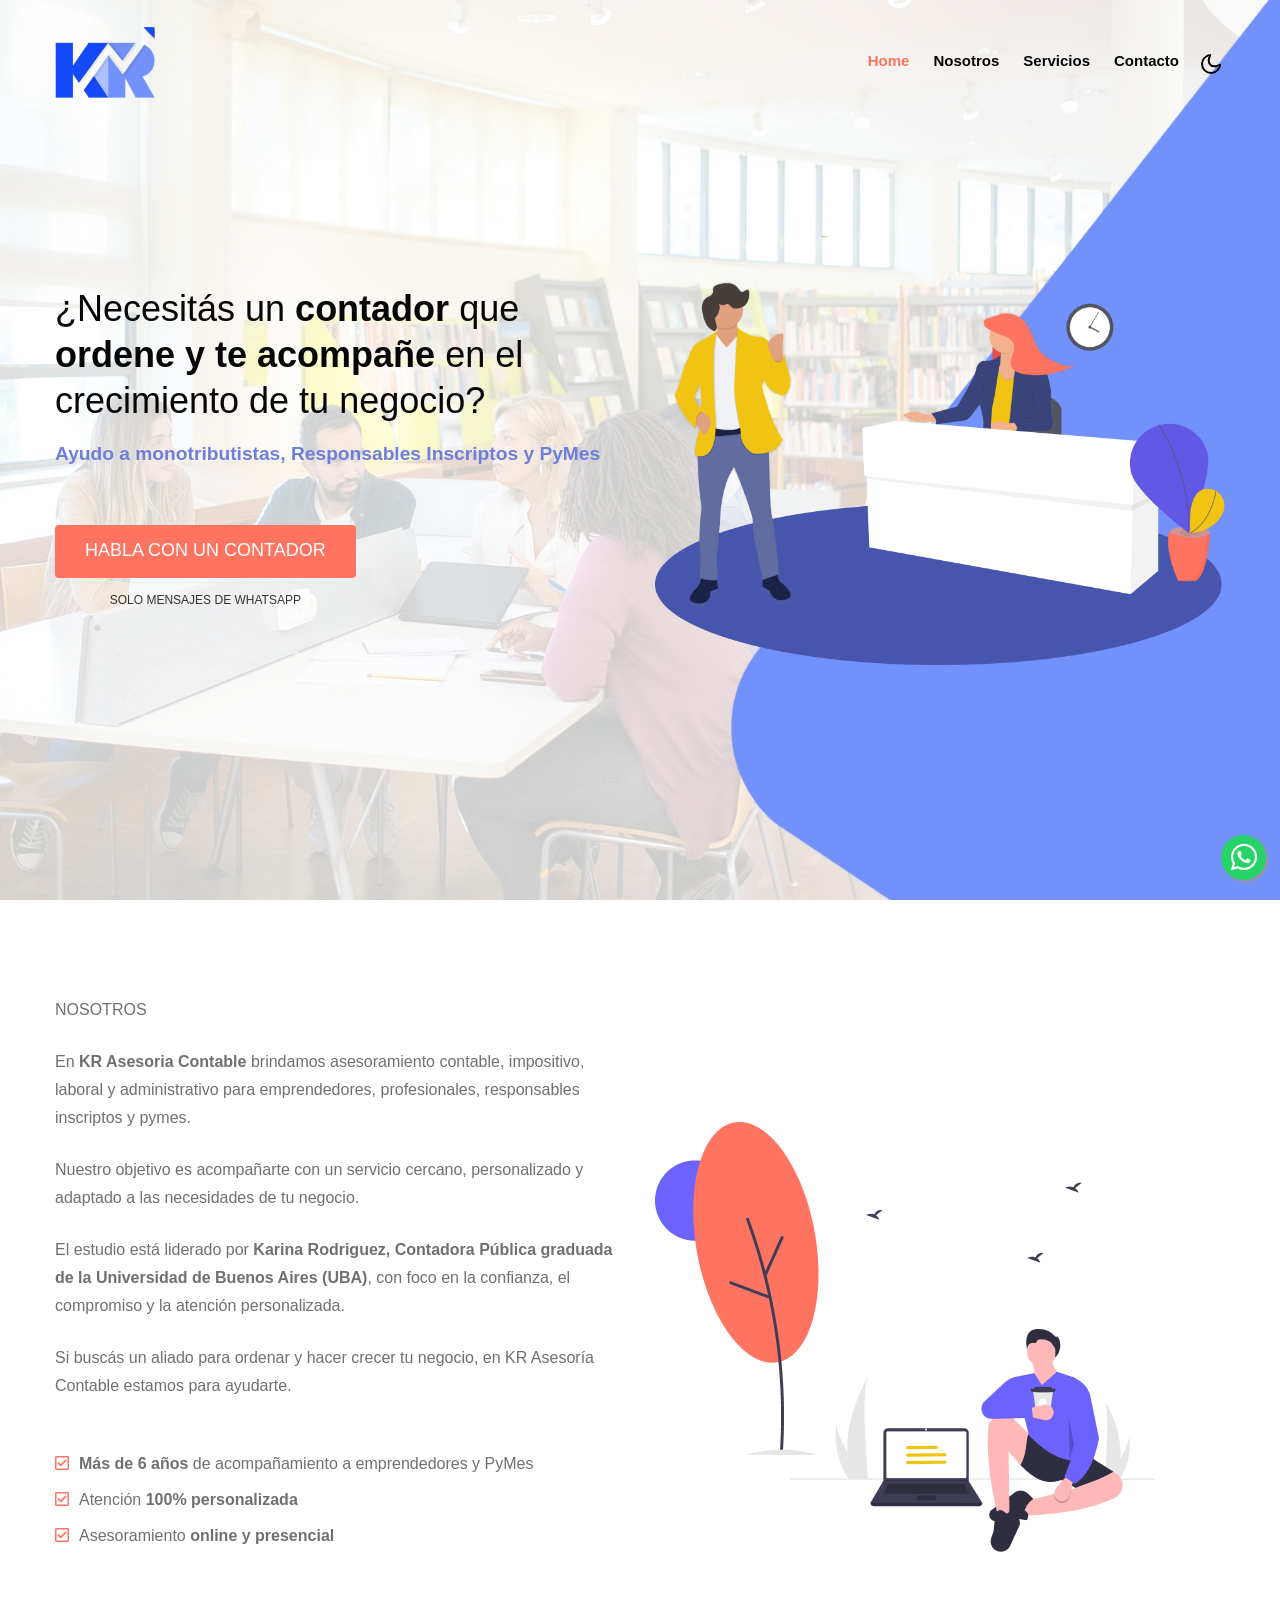
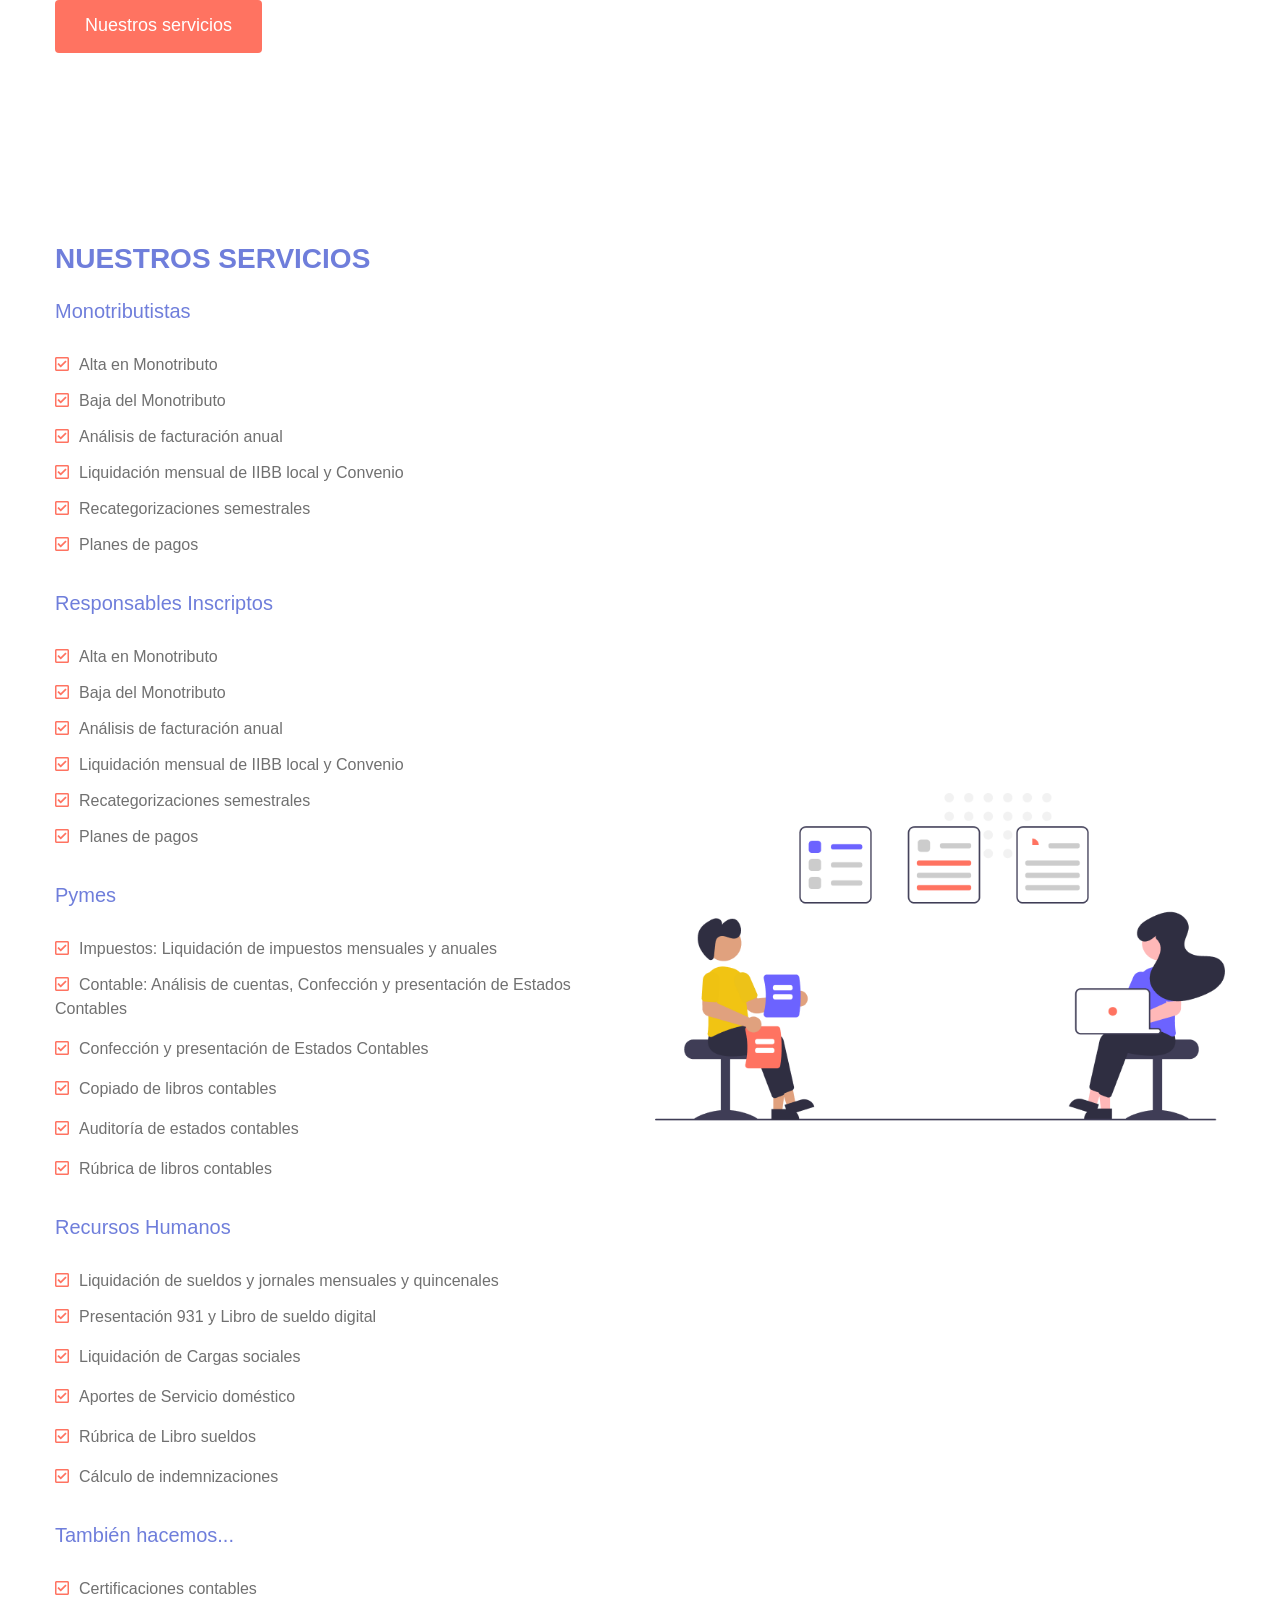
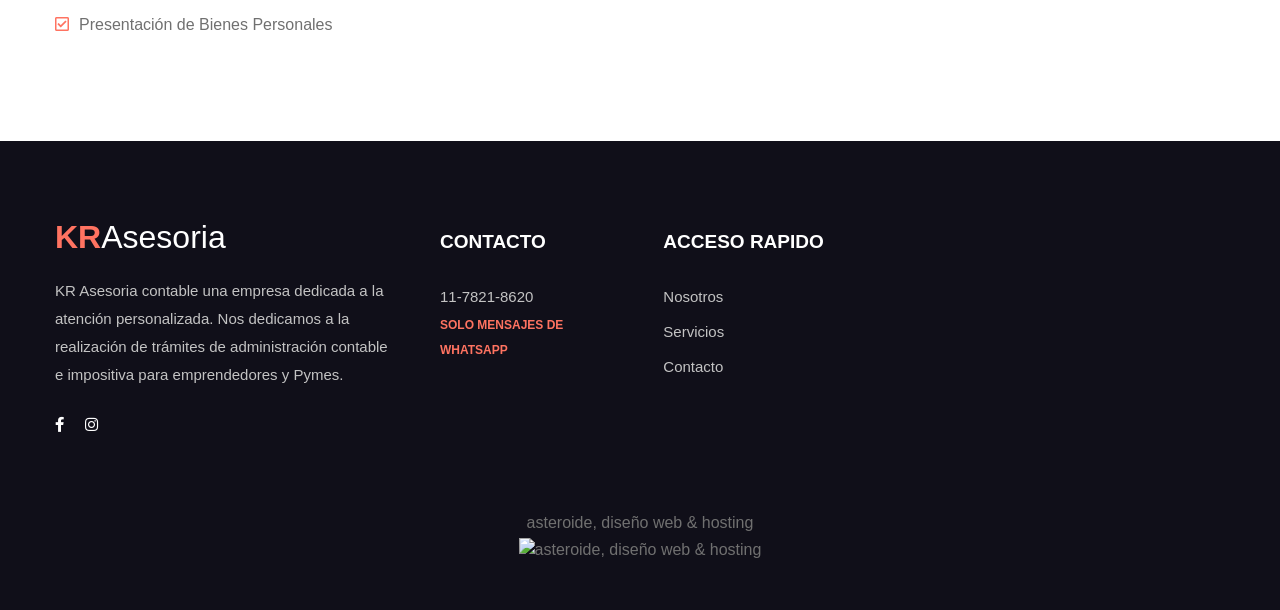
==== commit 830b53b8: "Actualizar contenido y estilos segun solicitud del cliente - Banner: nuevo titular, subtítulo en azu" ====
--- a/index.html
+++ b/index.html
@@ -82,11 +82,11 @@
         <div class="container">
             <div class="row align-items-center mt-md-0 mt-sm-4">
                 <div class="col-md-6 banner-content mt-md-0 mt-5 pt-md-0 pt-5">
-                    <h3 class="banner-style">KR ASESORÍA CONTABLE E IMPOSITIVA</h3>
-                    <h1 style="display: none;">KR ASESORÍA CONTABLE E IMPOSITIVA, Contamos con el mejor  servicio profesional y ajustado a las necesidades de cada cliente.</h1>
-                    <div class="mt-5 pt-sm-2">
-                        <a href="#nosotros" class="btn btn-style">Empecemos!</a>
-                        <!--<a href="contact.html" class="btn btn-style btn-style-normal ml-2"> Contact Us</a>-->
+                    <h3 class="banner-style">¿Necesitás un <strong>contador</strong> que <strong>ordene y te acompañe</strong> en el crecimiento de tu negocio?</h3>
+                    <p class="mt-3"><strong style="color: var(--primary-color); font-size: 1.2rem;">Ayudo a monotributistas, Responsables Inscriptos y PyMes</strong></p>
+                    <div class="mt-5 pt-sm-2" style="display: inline-flex; flex-direction: column; align-items: center;">
+                        <a target="_blank" href="https://api.whatsapp.com/send?phone=5491178218620" class="btn btn-style">HABLA CON UN CONTADOR</a>
+                        <p class="mt-2 mb-0" style="font-size: 0.75rem; opacity: 0.8;">SOLO MENSAJES DE WHATSAPP</p>
                     </div>
                 </div>
                 <div class="col-md-6 banner-img">
@@ -105,18 +105,16 @@
                     <div class="style-title position-relative">
                         <p class="text-uppercase">Nosotros</p>
                         <br/>
-                        <p>
-                            <span>Mi nombre es Karina Rodríguez</span> soy contadora pública recibida en la Universidad de Buenos Aires (UBA ) y cuento con  4 años de experiencia en el rubro, en cuarentena cree está pequeña  empresa. 
-
-                            Kr Asesoria contable una empresa  dedicada a la atención personalizada.  
-                            
-                            Nos dedicamos a la realización de trámites de administración contable e impositiva para emprendedores y Pymes. 
-                            
-                            Contamos con el mejor  servicio profesional y ajustado a las necesidades de cada cliente.
-                            
-                            Si sos emprendedor ¡No dudes en consultarnos!
-                        </p>
-                    </div>
+                        <p>En <strong>KR Asesoria Contable</strong> brindamos asesoramiento contable, impositivo, laboral y administrativo para emprendedores, profesionales, responsables inscriptos y pymes.</p><br/>
+                        <p>Nuestro objetivo es acompañarte con un servicio cercano, personalizado y adaptado a las necesidades de tu negocio.</p><br/>
+                        <p>El estudio está liderado por <strong>Karina Rodriguez, Contadora Pública graduada de la Universidad de Buenos Aires (UBA)</strong>, con foco en la confianza, el compromiso y la atención personalizada.</p><br/>
+                        <p>Si buscás un aliado para ordenar y hacer crecer tu negocio, en KR Asesoría Contable estamos para ayudarte.</p><br/>
+                    </div>
+                    <ul class="list-about-2 mt-sm-4 mt-3">
+                        <li class="py-1"><i class="far fa-check-square"></i><strong>Más de 6 años</strong> de acompañamiento a emprendedores y PyMes</li>
+                        <li class="py-2"><i class="far fa-check-square"></i>Atención <strong>100% personalizada</strong></li>
+                        <li class="py-1"><i class="far fa-check-square"></i>Asesoramiento <strong>online y presencial</strong></li>
+                    </ul>
                     <a class="btn btn-style mt-5" href="#servicios">Nuestros servicios</a>
                 </div>
                 <div class="col-lg-6 about-2-secs-right mt-lg-4 mt-5">
@@ -132,10 +130,9 @@
             <div class="row align-items-center">
                 <div class="col-lg-6 about-2-secs-left">
                     <div class="style-title position-relative">
-                        <p class="text-uppercase">Servicios</p>
-                        <h3 class="title-style mb-sm-3 mb-2">Servicios que brindamos:</h3>
-                    </div>
-                    <p class="text-uppercase"><span>Monotributistas:</span></p>
+                        <h3 style="color: var(--primary-color); text-transform: uppercase; font-weight: bold;">Nuestros Servicios</h3>
+                    </div>
+                    <h5 style="color: var(--primary-color); margin-top: 1.5rem;">Monotributistas</h5>
                     <ul class="list-about-2 mt-sm-4 mt-3">
                         <li class="py-1"><i class="far fa-check-square"></i>Alta en Monotributo</li>
                         <li class="py-2"><i class="far fa-check-square"></i>Baja del Monotributo</li>
@@ -144,8 +141,7 @@
                         <li class="py-1"><i class="far fa-check-square"></i>Recategorizaciones semestrales</li>
                         <li class="py-2"><i class="far fa-check-square"></i>Planes de pagos</li>
                     </ul>
-                    <br/>
-                    <p class="text-uppercase"><span>Responsables Inscriptos:</span></p>
+                    <h5 style="color: var(--primary-color); margin-top: 1.5rem;">Responsables Inscriptos</h5>
                     <ul class="list-about-2 mt-sm-4 mt-3">
                         <li class="py-1"><i class="far fa-check-square"></i>Alta en Monotributo</li>
                         <li class="py-2"><i class="far fa-check-square"></i>Baja del Monotributo</li>
@@ -154,31 +150,28 @@
                         <li class="py-1"><i class="far fa-check-square"></i>Recategorizaciones semestrales</li>
                         <li class="py-2"><i class="far fa-check-square"></i>Planes de pagos</li>
                     </ul>
-                    <br/>
-                    <p class="text-uppercase"><span>Pymes:</span></p>
+                    <h5 style="color: var(--primary-color); margin-top: 1.5rem;">Pymes</h5>
                     <ul class="list-about-2 mt-sm-4 mt-3">
                         <li class="py-1"><i class="far fa-check-square"></i>Impuestos: Liquidación de impuestos mensuales y anuales</li>
                         <li class="py-2"><i class="far fa-check-square"></i>Contable: Análisis de cuentas, Confección y presentación de Estados Contables</li>
                         <li class="py-2"><i class="far fa-check-square"></i>Confección y presentación de Estados Contables</li>
                         <li class="py-2"><i class="far fa-check-square"></i>Copiado de libros contables</li>
                         <li class="py-2"><i class="far fa-check-square"></i>Auditoría de estados contables</li>
-                        <li class="py-2"><i class="far fa-check-square"></i>Rúbrica de libros contables</li>                        
-                    </ul>
-                    <br/>
-                    <p class="text-uppercase"><span>RECURSOS HUMANOS:</span></p>
+                        <li class="py-2"><i class="far fa-check-square"></i>Rúbrica de libros contables</li>
+                    </ul>
+                    <h5 style="color: var(--primary-color); margin-top: 1.5rem;">Recursos Humanos</h5>
                     <ul class="list-about-2 mt-sm-4 mt-3">
                         <li class="py-1"><i class="far fa-check-square"></i>Liquidación de sueldos y jornales mensuales y quincenales</li>
                         <li class="py-2"><i class="far fa-check-square"></i>Presentación 931 y Libro de sueldo digital</li>
                         <li class="py-2"><i class="far fa-check-square"></i>Liquidación de Cargas sociales</li>
                         <li class="py-2"><i class="far fa-check-square"></i>Aportes de Servicio doméstico</li>
                         <li class="py-2"><i class="far fa-check-square"></i>Rúbrica de Libro sueldos</li>
-                        <li class="py-2"><i class="far fa-check-square"></i>Cálculo de indemnizaciones</li>                     
-                    </ul>
-                    <br/>
-                    <p class="text-uppercase"><span>... Tambien hacemos</span></p>
+                        <li class="py-2"><i class="far fa-check-square"></i>Cálculo de indemnizaciones</li>
+                    </ul>
+                    <h5 style="color: var(--primary-color); margin-top: 1.5rem;">También hacemos...</h5>
                     <ul class="list-about-2 mt-sm-4 mt-3">
                         <li class="py-1"><i class="far fa-check-square"></i>Certificaciones contables</li>
-                        <li class="py-2"><i class="far fa-check-square"></i>Presentación de Bienes Personales</li>                   
+                        <li class="py-2"><i class="far fa-check-square"></i>Presentación de Bienes Personales</li>
                     </ul>
                 </div>
                 <div class="col-lg-6 about-2-secs-right mt-lg-4 mt-5">
@@ -262,6 +255,7 @@
                             <h3 class="mt-lg-3">Contacto</h3>
                             <ul class="footer-contact-list">
                                 <li class="mt-2"><a target="_blank" href="https://api.whatsapp.com/send?phone=5491178218620">11-7821-8620</a></li>
+                                <li class="mt-1" style="color: var(--secondary-color); font-size: 0.75rem; font-weight: bold;">SOLO MENSAJES DE WHATSAPP</li>
                             </ul>
                         </div>
                         <div class="col-xl-5 col-6 column">
--- a/assets/css/style-starter.css
+++ b/assets/css/style-starter.css
@@ -18541,9 +18541,9 @@
 }
 
 h3.banner-style {
-  font-size: 60px;
-  line-height: 70px;
-  font-weight: bold;
+  font-size: 36px;
+  line-height: 46px;
+  font-weight: normal;
 }
 
 .banner-content p {
@@ -18552,22 +18552,22 @@
 
 @media (max-width: 1200px) {
   h3.banner-style {
-    font-size: 50px;
-    line-height: 60px;
+    font-size: 32px;
+    line-height: 42px;
   }
 }
 
 @media (max-width: 568px) {
   h3.banner-style {
-    font-size: 45px;
-    line-height: 55px;
+    font-size: 28px;
+    line-height: 38px;
   }
 }
 
 @media (max-width: 460px) {
   h3.banner-style {
-    font-size: 40px;
-    line-height: 50px;
+    font-size: 26px;
+    line-height: 36px;
   }
 
   .btn-style {
@@ -18577,8 +18577,8 @@
 
 @media (max-width: 360px) {
   h3.banner-style {
-    font-size: 35px;
-    line-height: 45px;
+    font-size: 24px;
+    line-height: 34px;
   }
 
   .btn-style {
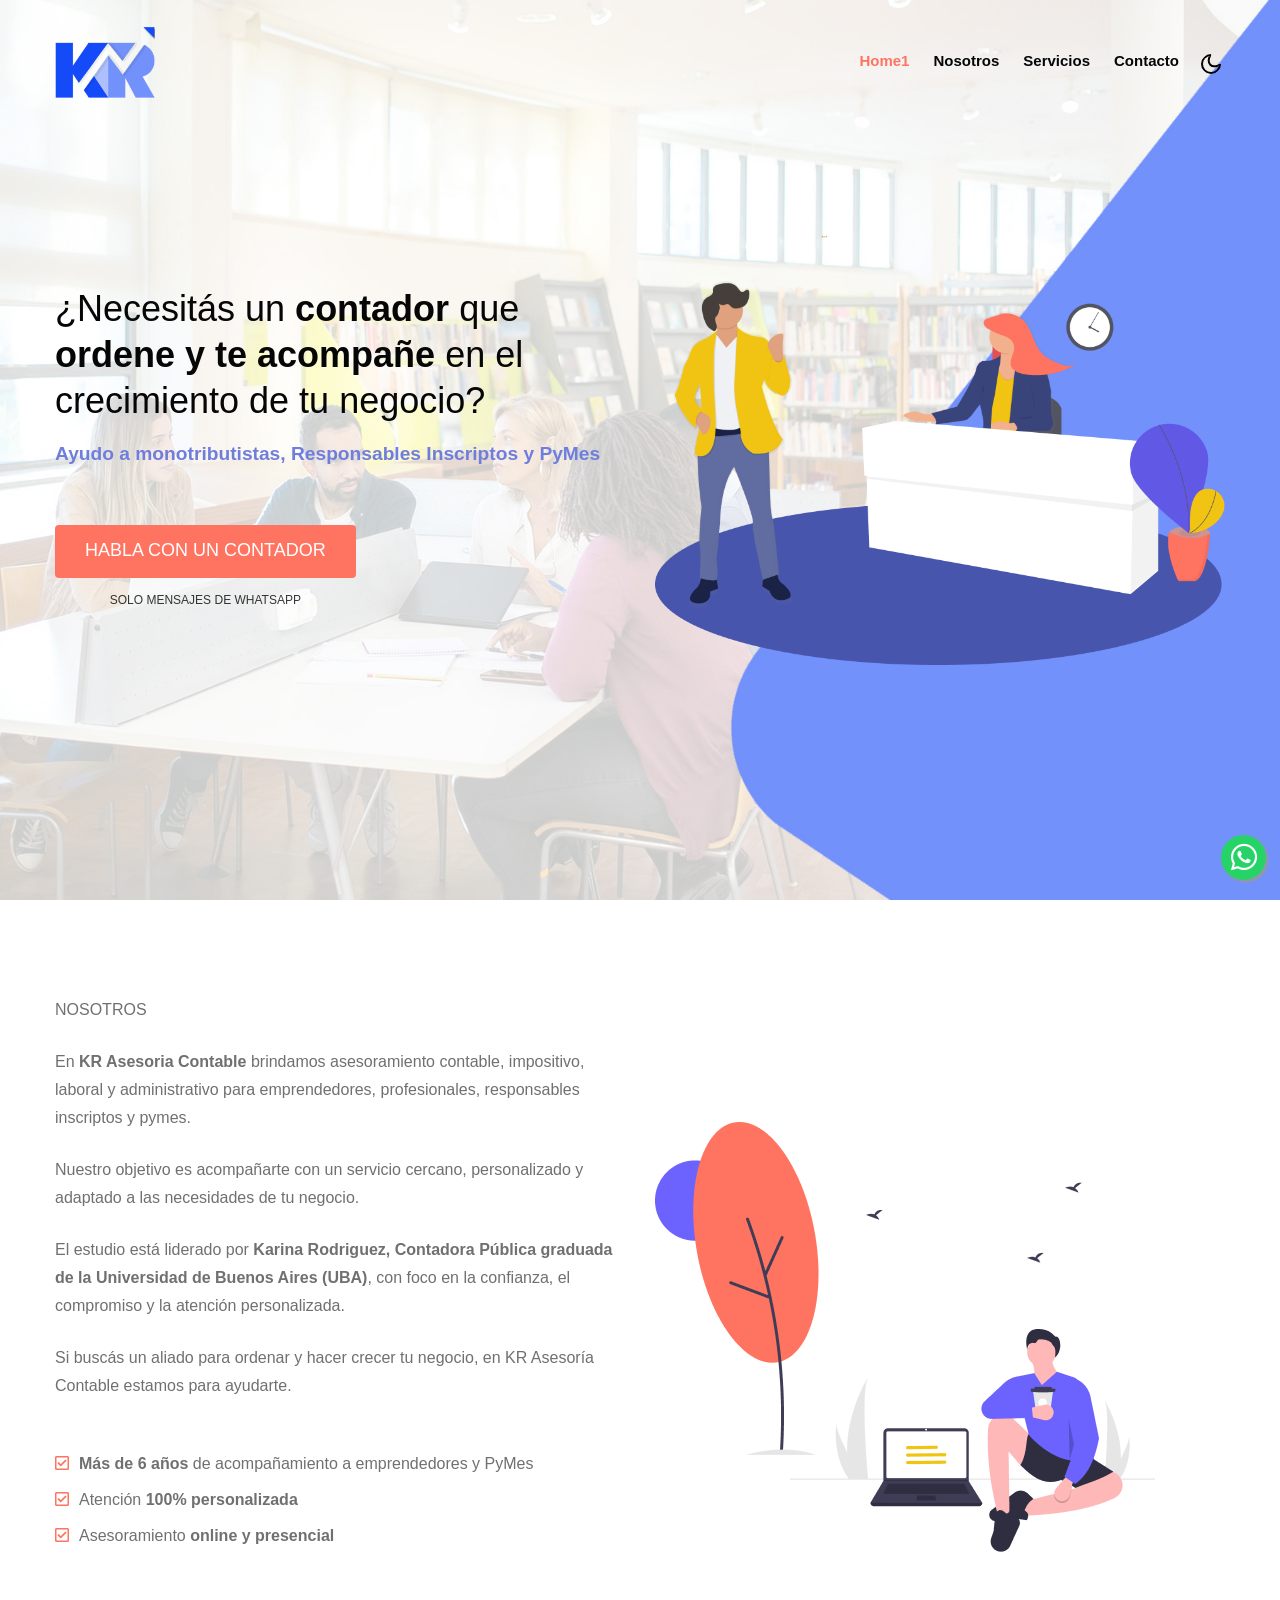
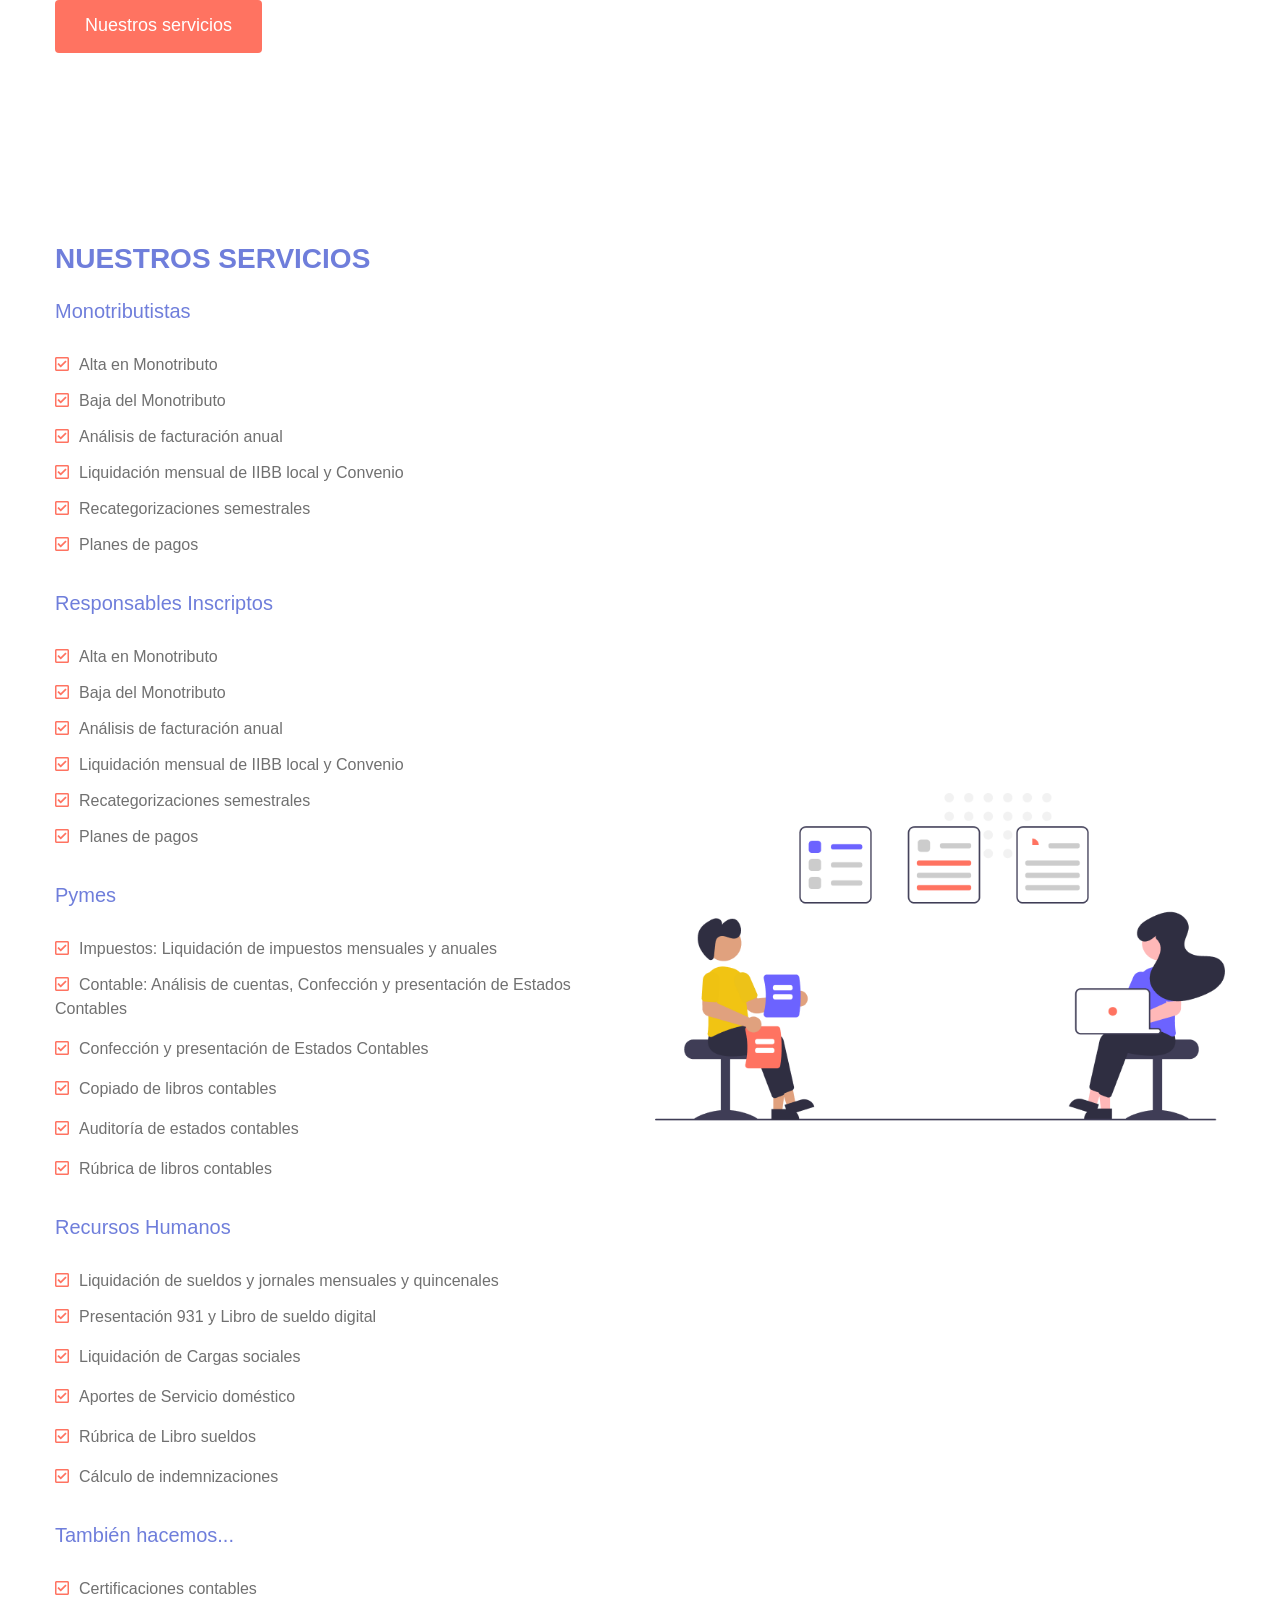
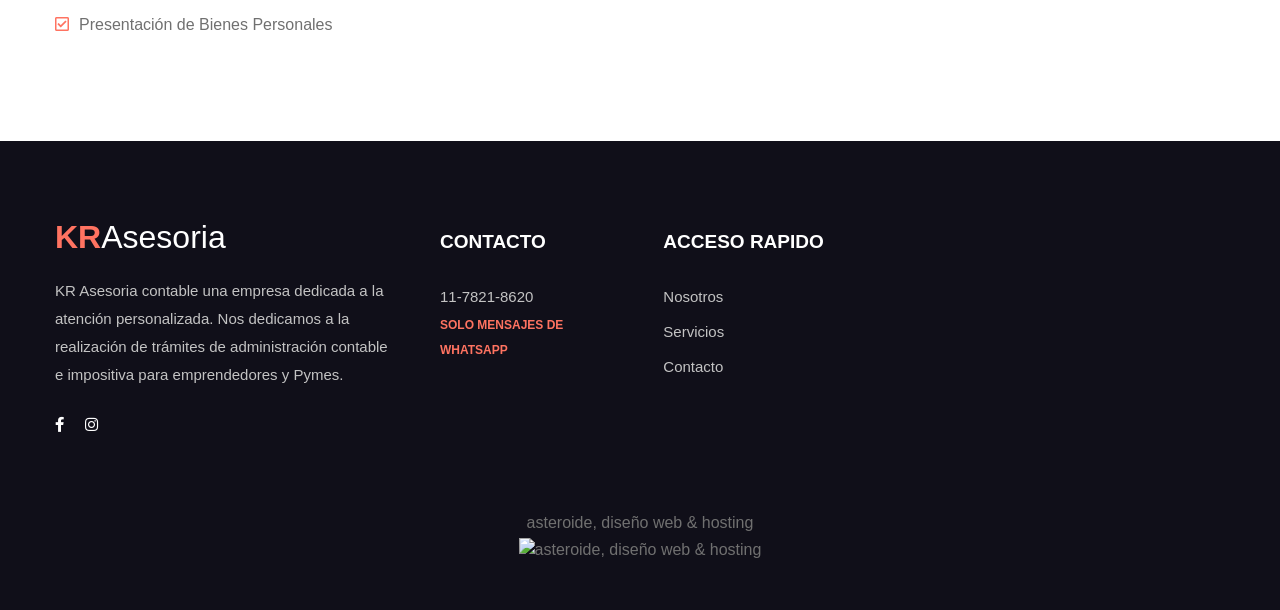
==== commit 68f67520: "Prueba de commit y push Co-Authored-By: Claude Sonnet 4.6 <noreply@anthropic.com>" ====
--- a/index.html
+++ b/index.html
@@ -44,7 +44,7 @@
                 <div class="collapse navbar-collapse" id="navbarTogglerDemo02">
                     <ul class="navbar-nav ml-lg-auto">
                         <li class="nav-item active">
-                            <a class="nav-link" href="index.html">Home<span class="sr-only">(current)</span></a>
+                            <a class="nav-link" href="index.html">Home1<span class="sr-only">(current)</span></a>
                         </li>
                         <li class="nav-item">
                             <a class="nav-link" href="#nosotros">Nosotros</a>
@@ -397,7 +397,7 @@
     <!-- Google Tag Manager (noscript) -->
     <noscript><iframe src="https://www.googletagmanager.com/ns.html?id=GTM-PCJ6Z8GQ"
     height="0" width="0" style="display:none;visibility:hidden"></iframe></noscript>
-    <!-- End Google Tag Manager (noscript) -->
+    <!-- End Google Tag Manager (noscript) --> 
 </body>
 
 </html>
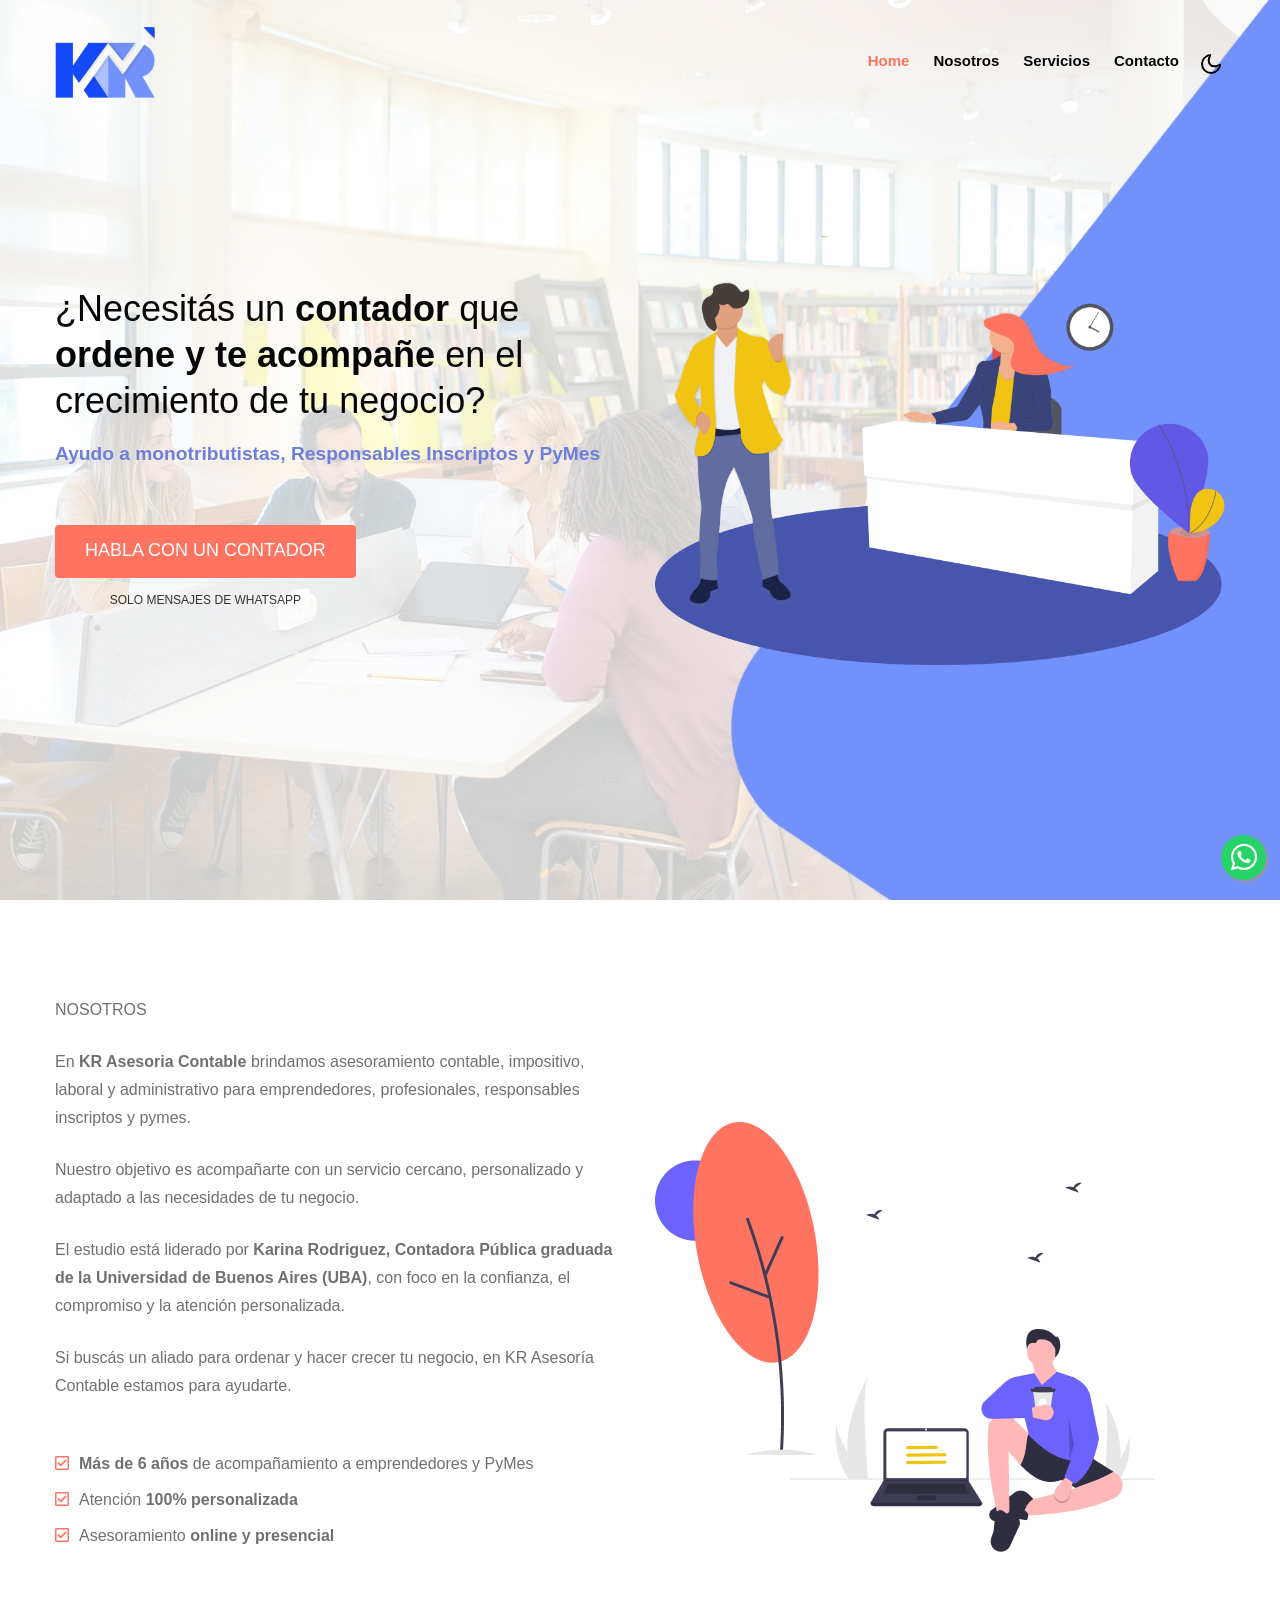
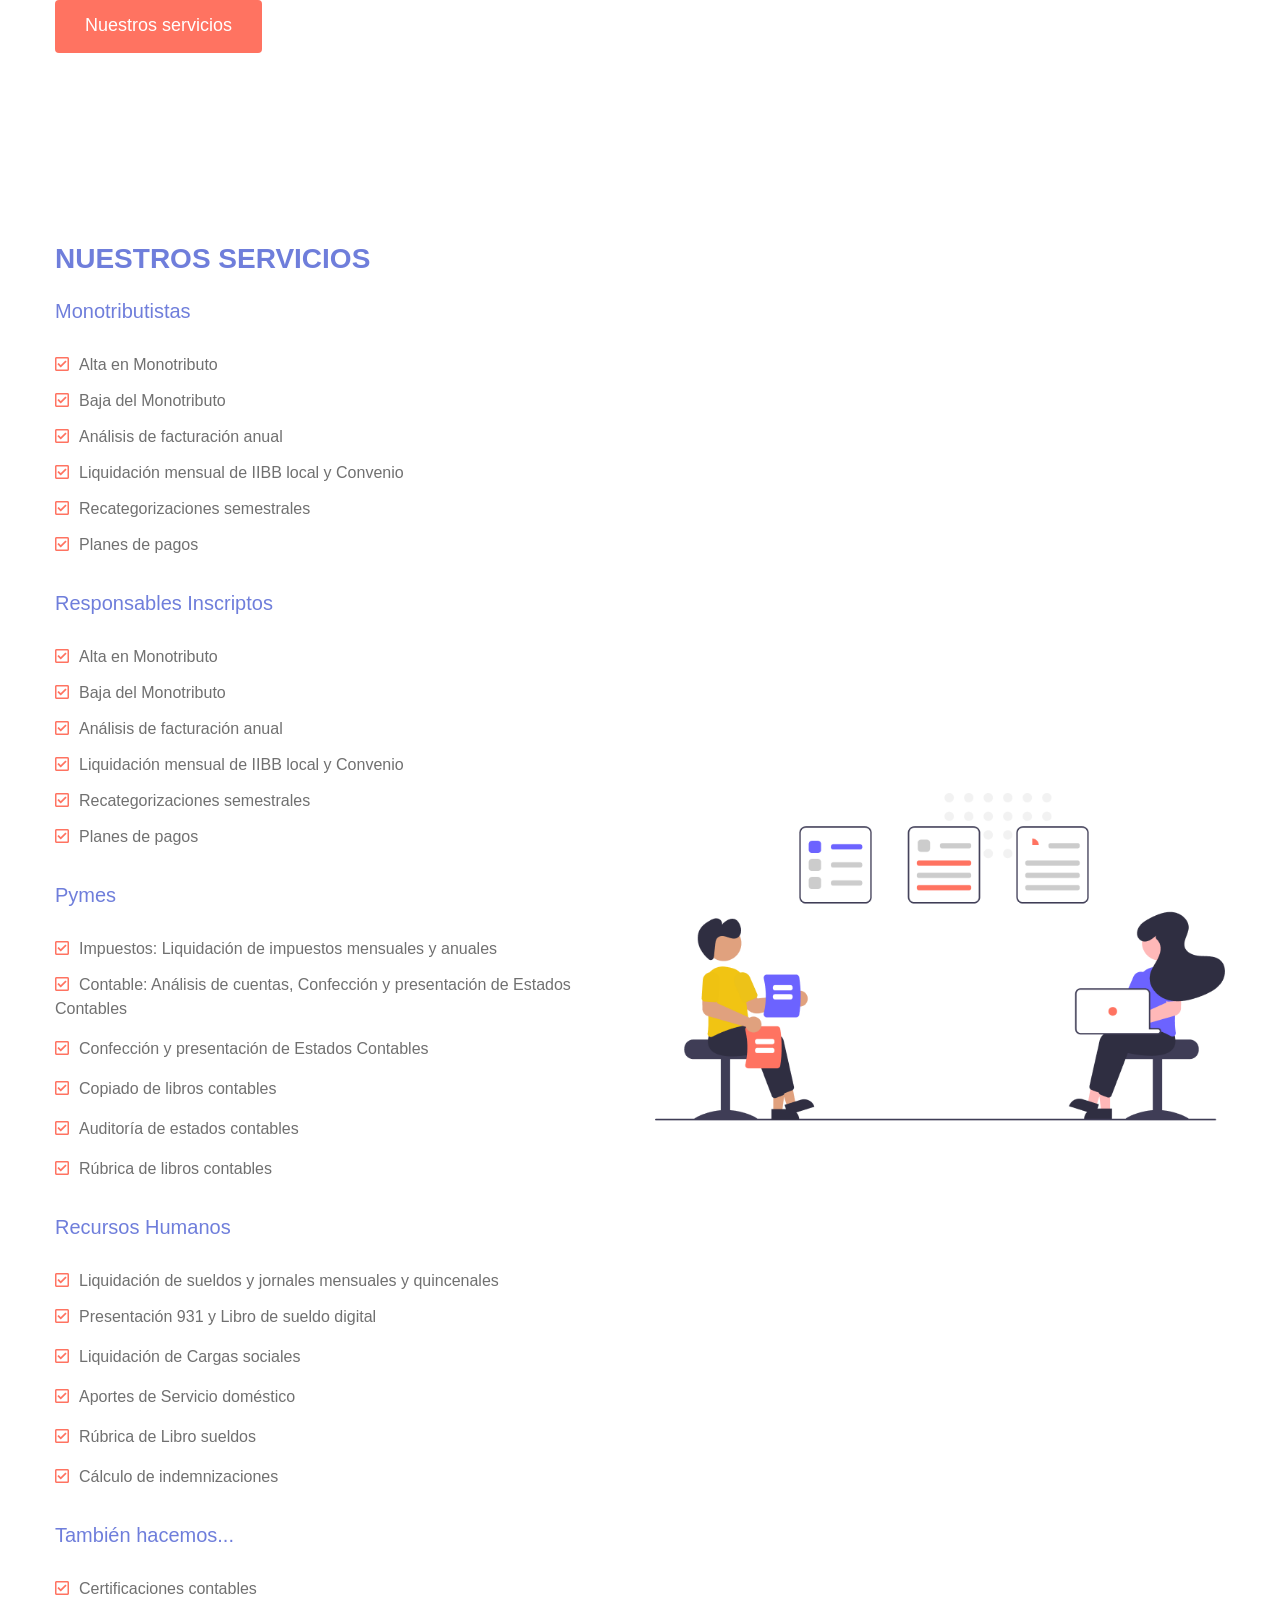
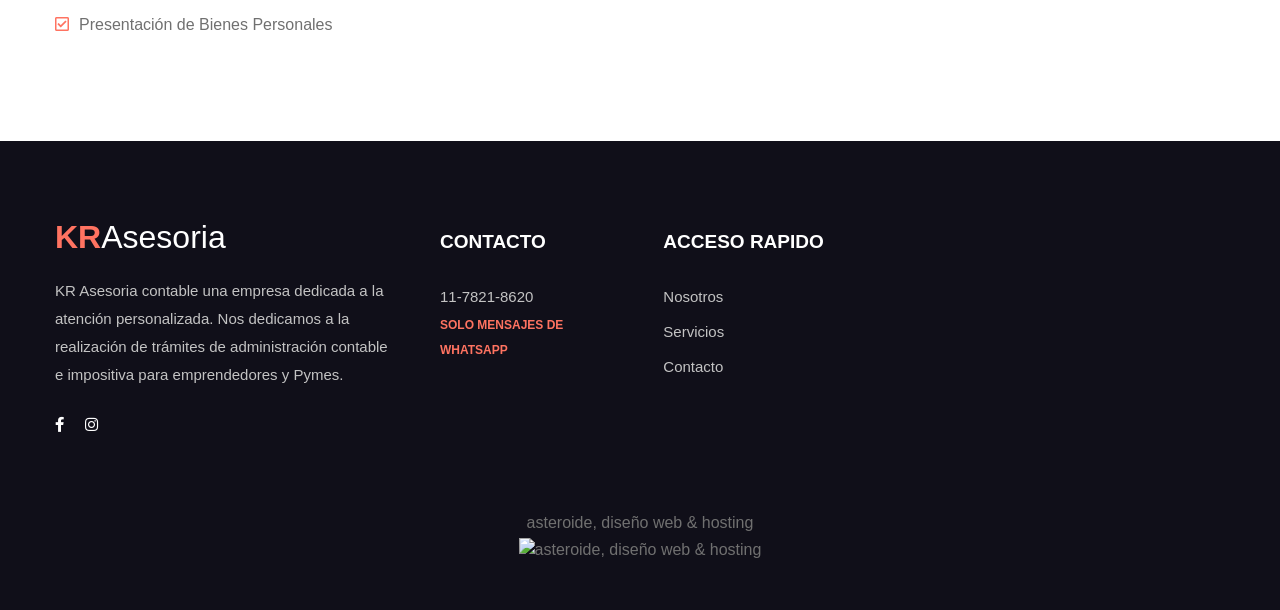
==== commit a758fa65: "Prueba de commit y push 2 Co-Authored-By: Claude Sonnet 4.6 <noreply@anthropic.com>" ====
--- a/index.html
+++ b/index.html
@@ -44,7 +44,7 @@
                 <div class="collapse navbar-collapse" id="navbarTogglerDemo02">
                     <ul class="navbar-nav ml-lg-auto">
                         <li class="nav-item active">
-                            <a class="nav-link" href="index.html">Home1<span class="sr-only">(current)</span></a>
+                            <a class="nav-link" href="index.html">Home<span class="sr-only">(current)</span></a>
                         </li>
                         <li class="nav-item">
                             <a class="nav-link" href="#nosotros">Nosotros</a>
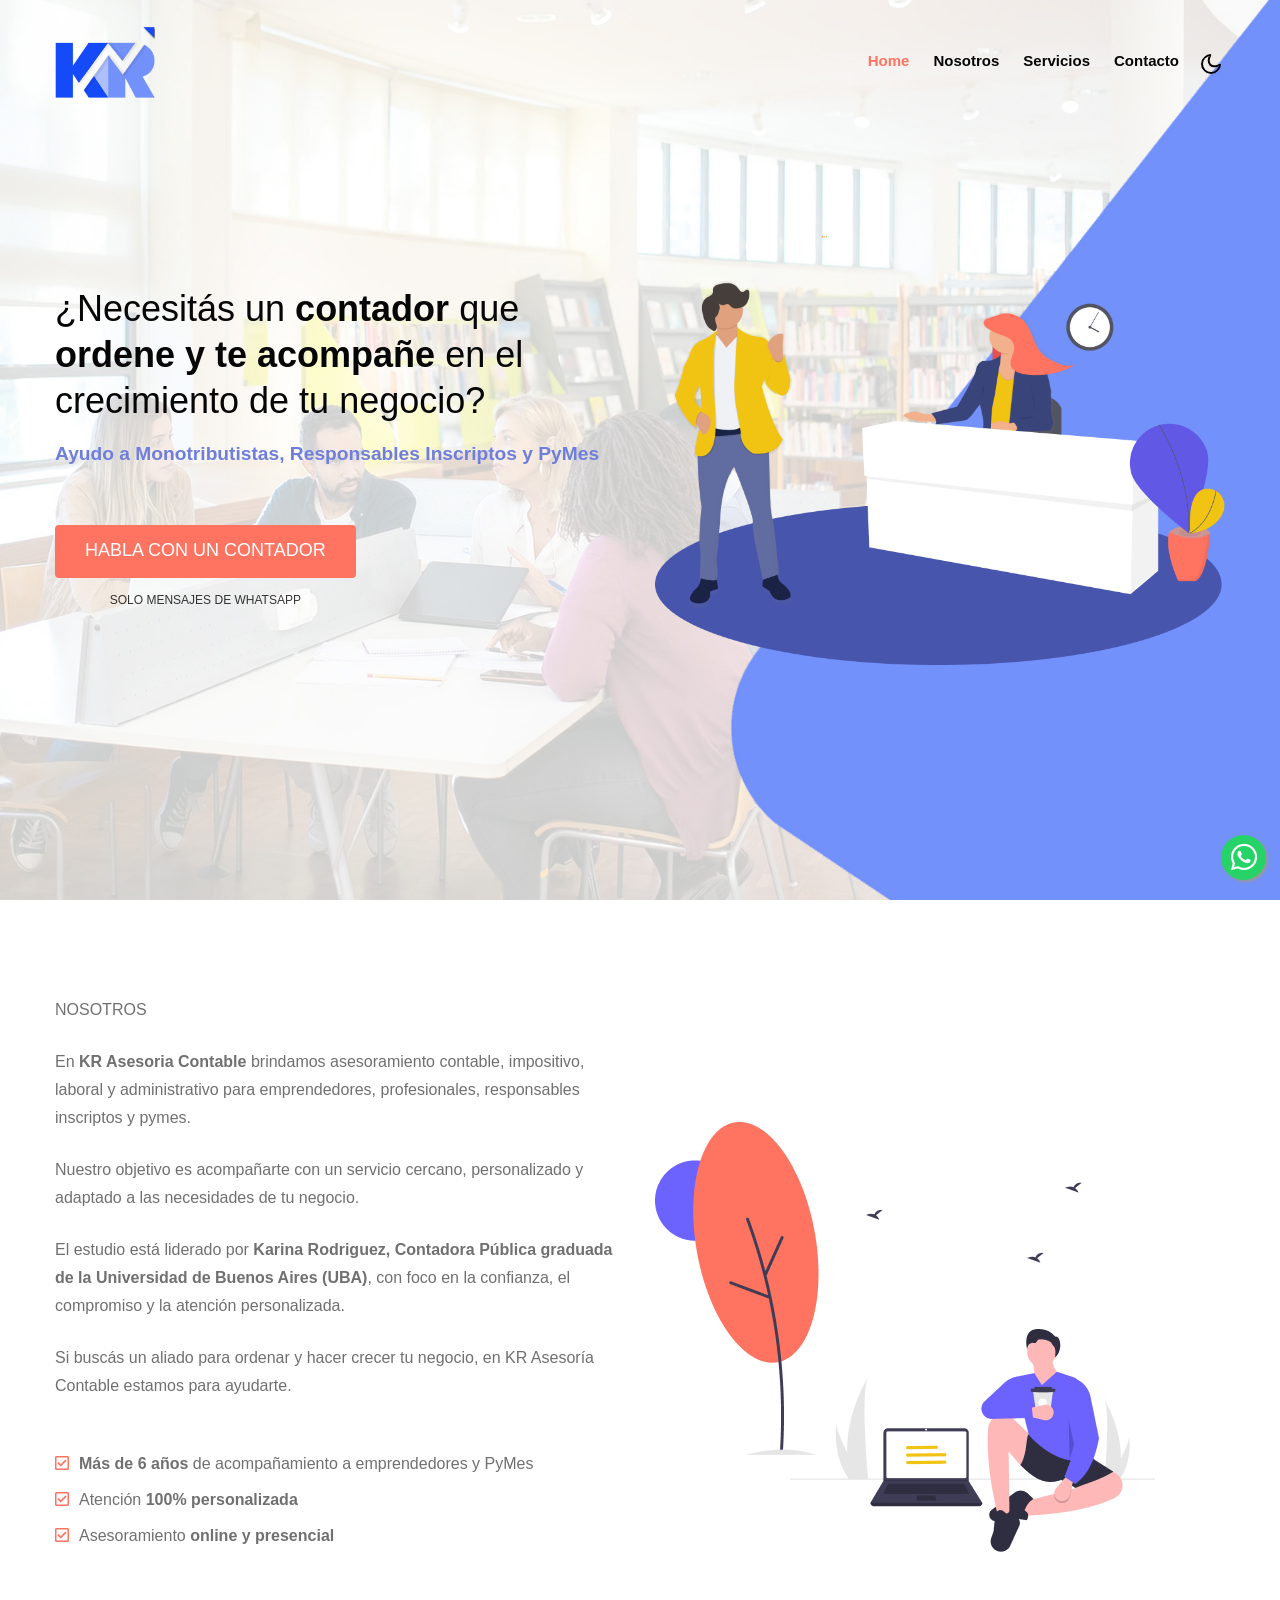
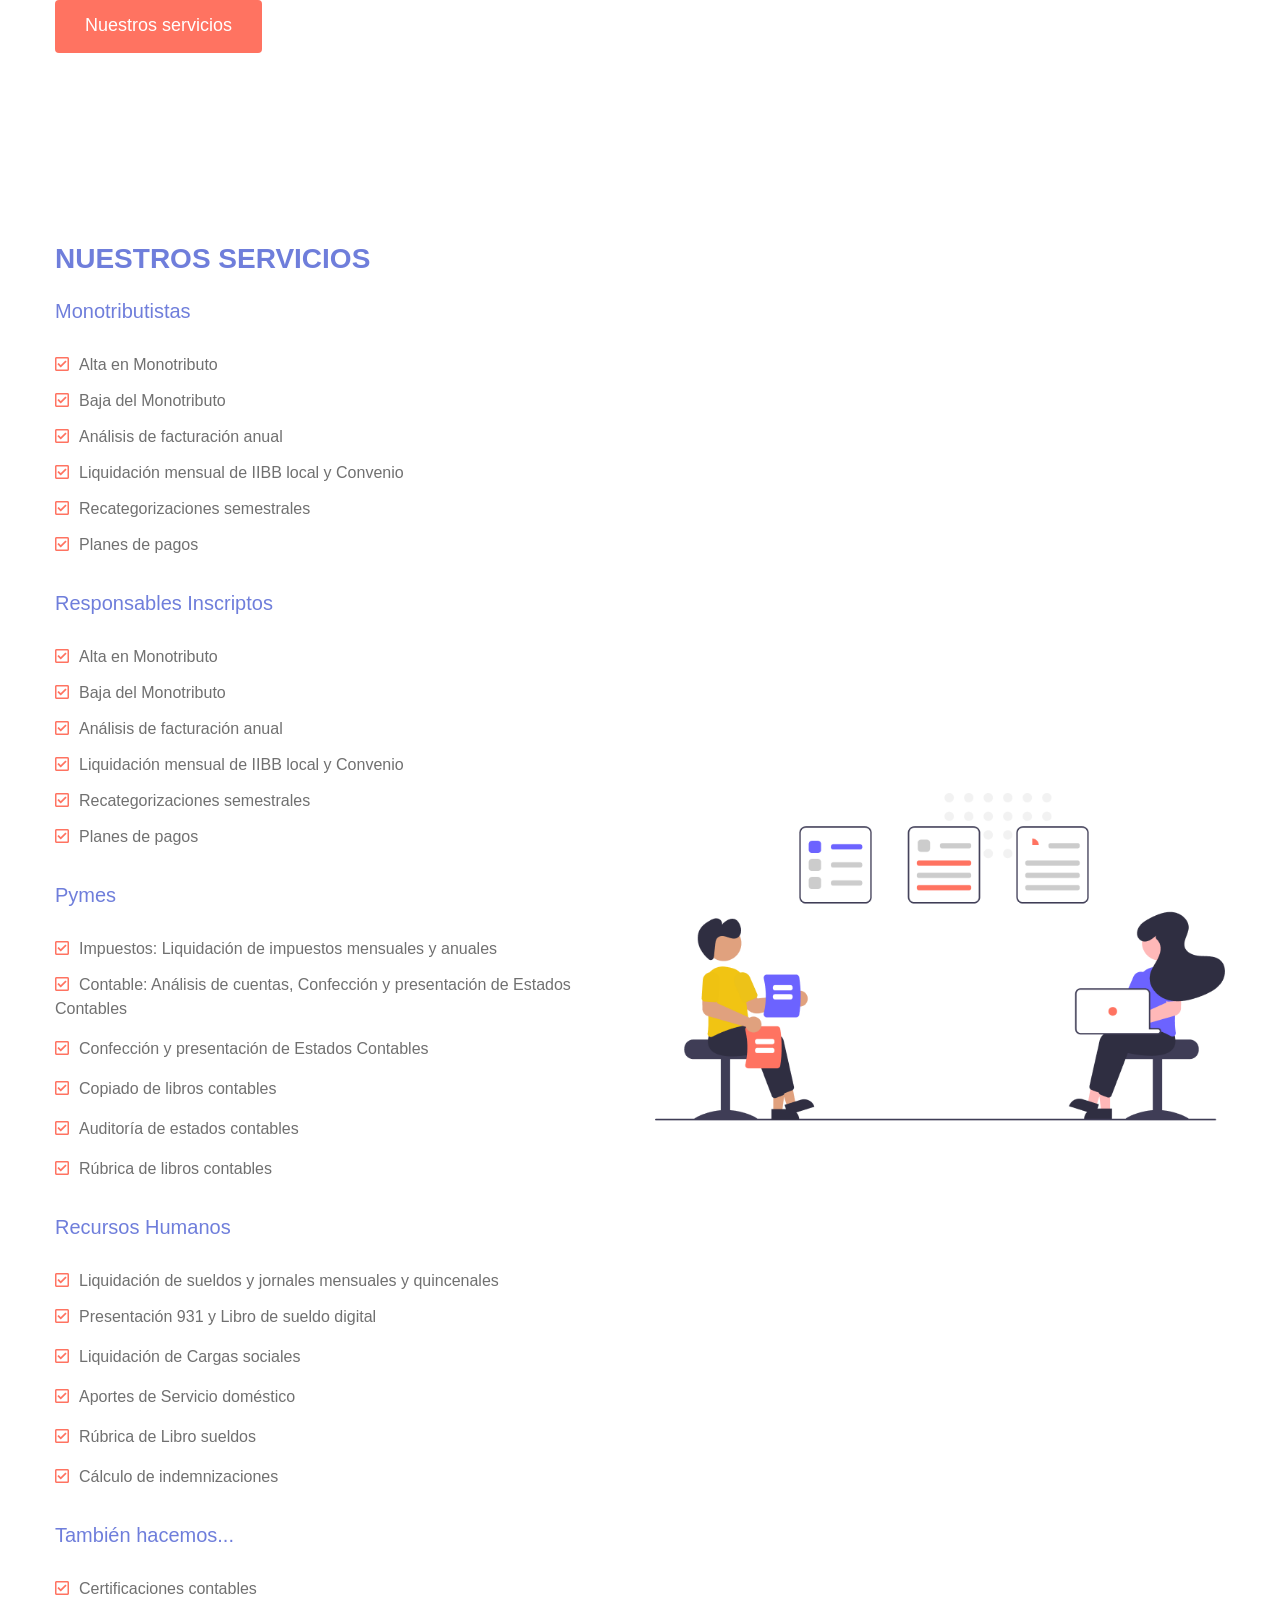
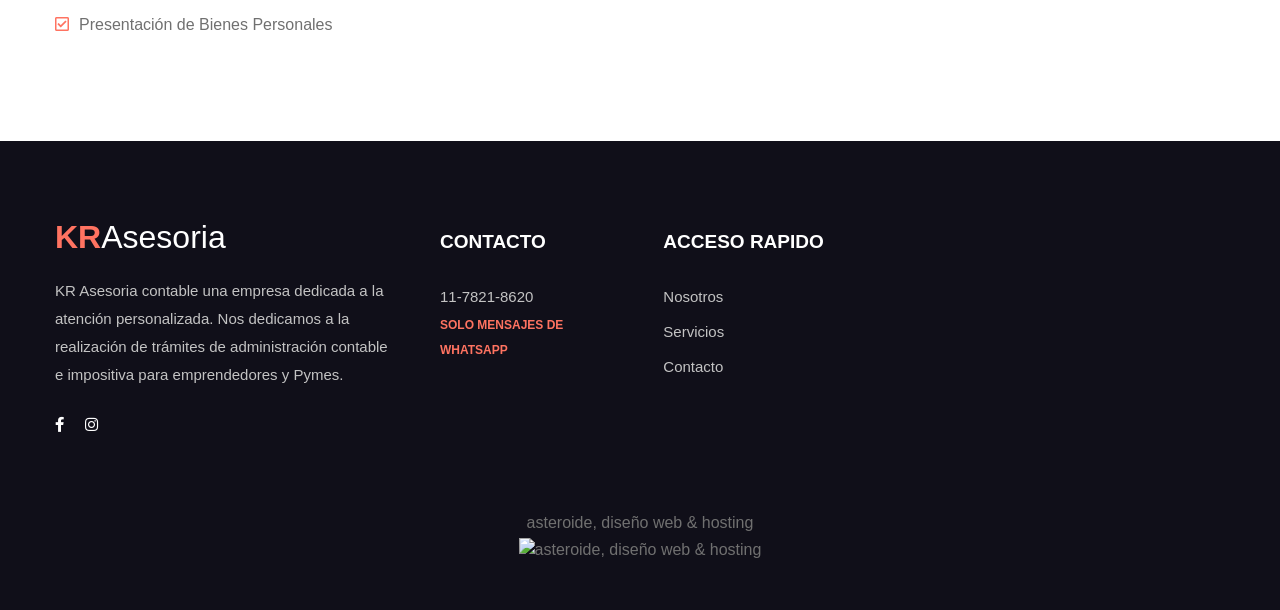
==== commit 91444463: "Capitalizar Monotributistas en banner Co-Authored-By: Claude Sonnet 4.6 <noreply@anthropic.com>" ====
--- a/index.html
+++ b/index.html
@@ -83,7 +83,7 @@
             <div class="row align-items-center mt-md-0 mt-sm-4">
                 <div class="col-md-6 banner-content mt-md-0 mt-5 pt-md-0 pt-5">
                     <h3 class="banner-style">¿Necesitás un <strong>contador</strong> que <strong>ordene y te acompañe</strong> en el crecimiento de tu negocio?</h3>
-                    <p class="mt-3"><strong style="color: var(--primary-color); font-size: 1.2rem;">Ayudo a monotributistas, Responsables Inscriptos y PyMes</strong></p>
+                    <p class="mt-3"><strong style="color: var(--primary-color); font-size: 1.2rem;">Ayudo a Monotributistas, Responsables Inscriptos y PyMes</strong></p>
                     <div class="mt-5 pt-sm-2" style="display: inline-flex; flex-direction: column; align-items: center;">
                         <a target="_blank" href="https://api.whatsapp.com/send?phone=5491178218620" class="btn btn-style">HABLA CON UN CONTADOR</a>
                         <p class="mt-2 mb-0" style="font-size: 0.75rem; opacity: 0.8;">SOLO MENSAJES DE WHATSAPP</p>
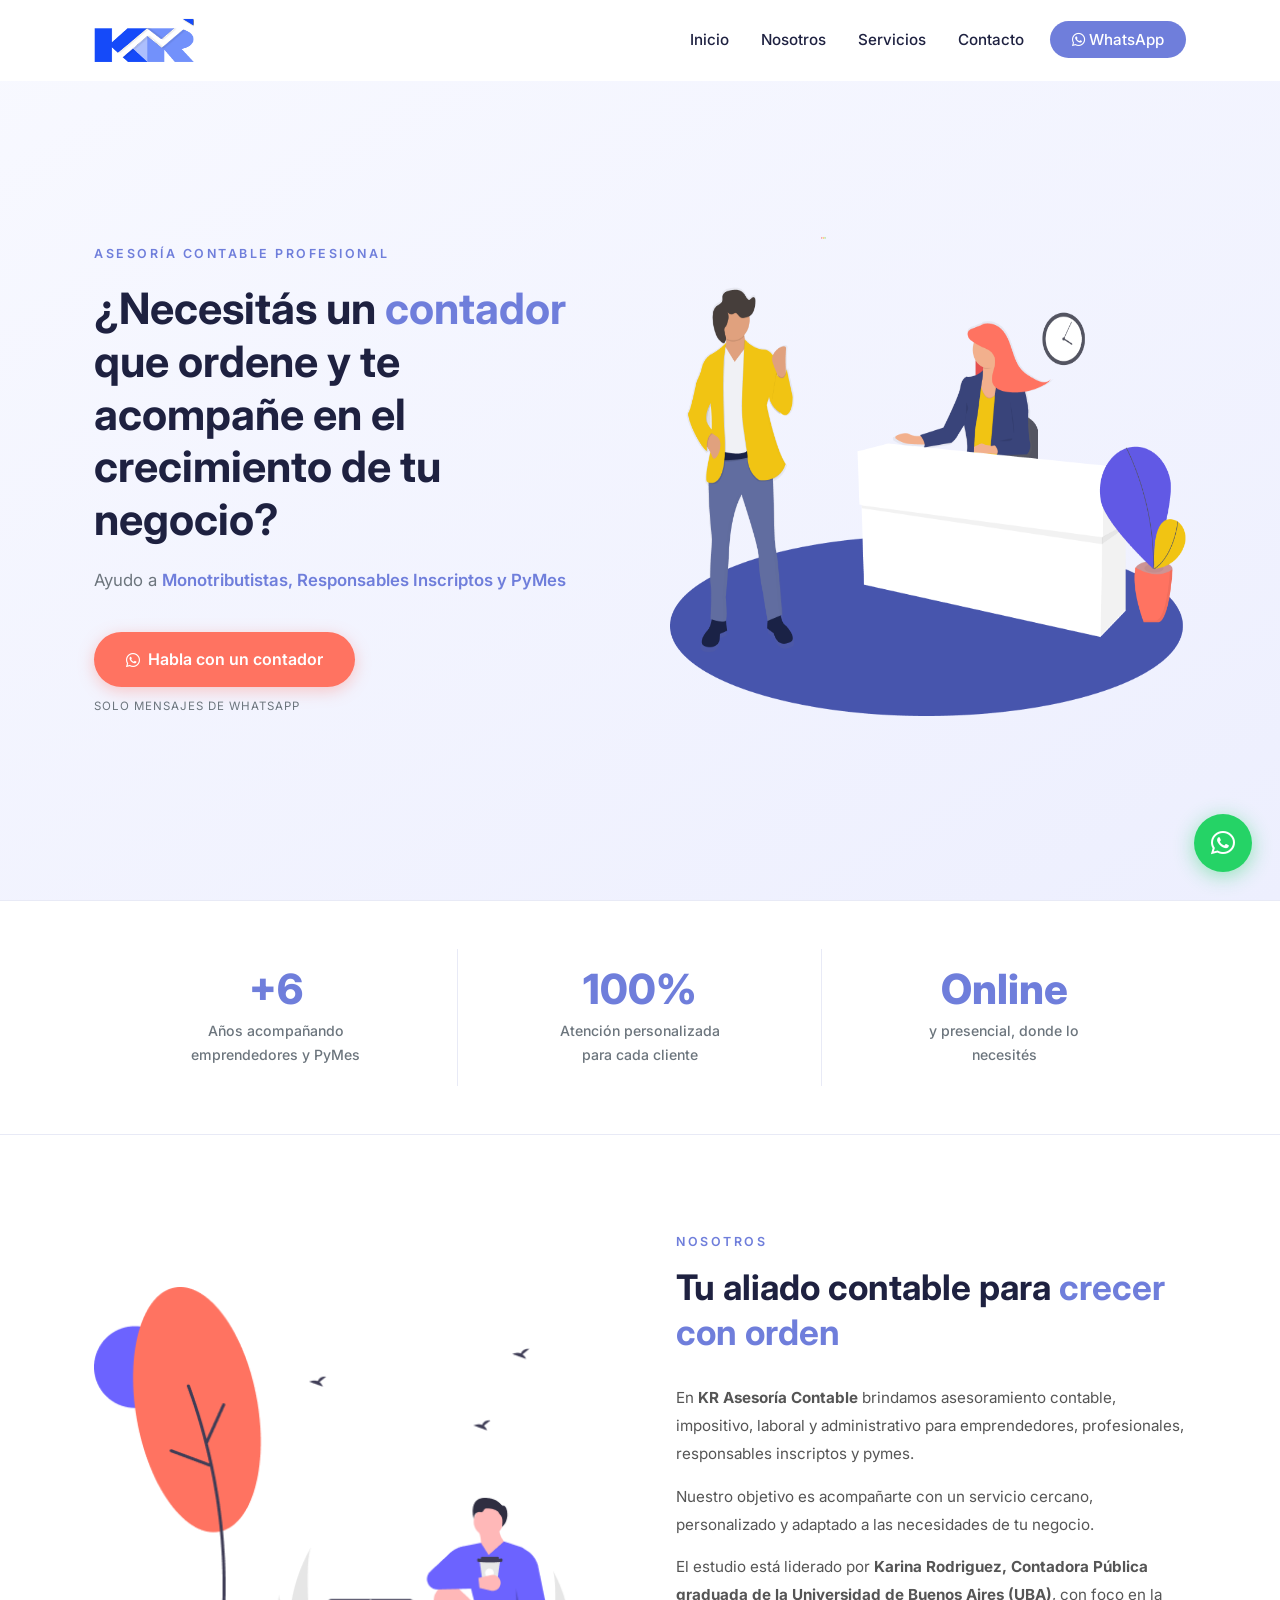
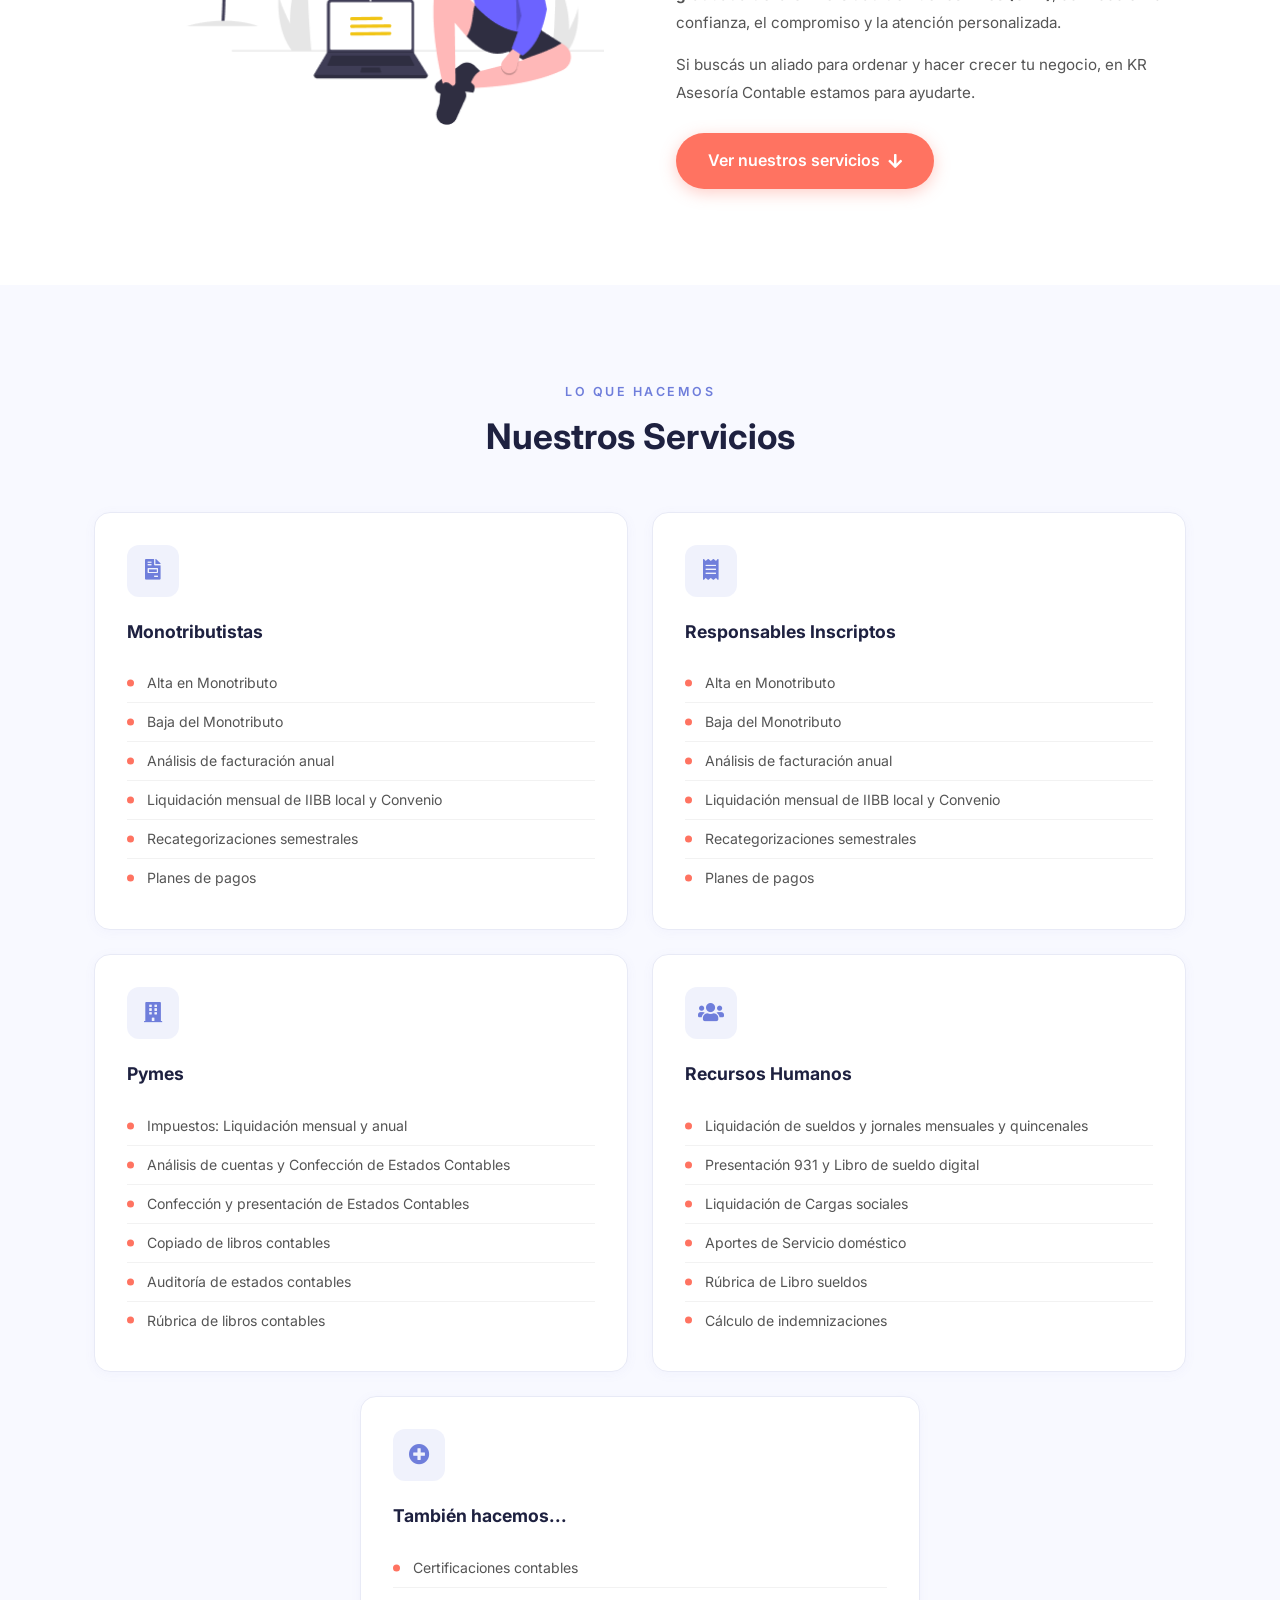
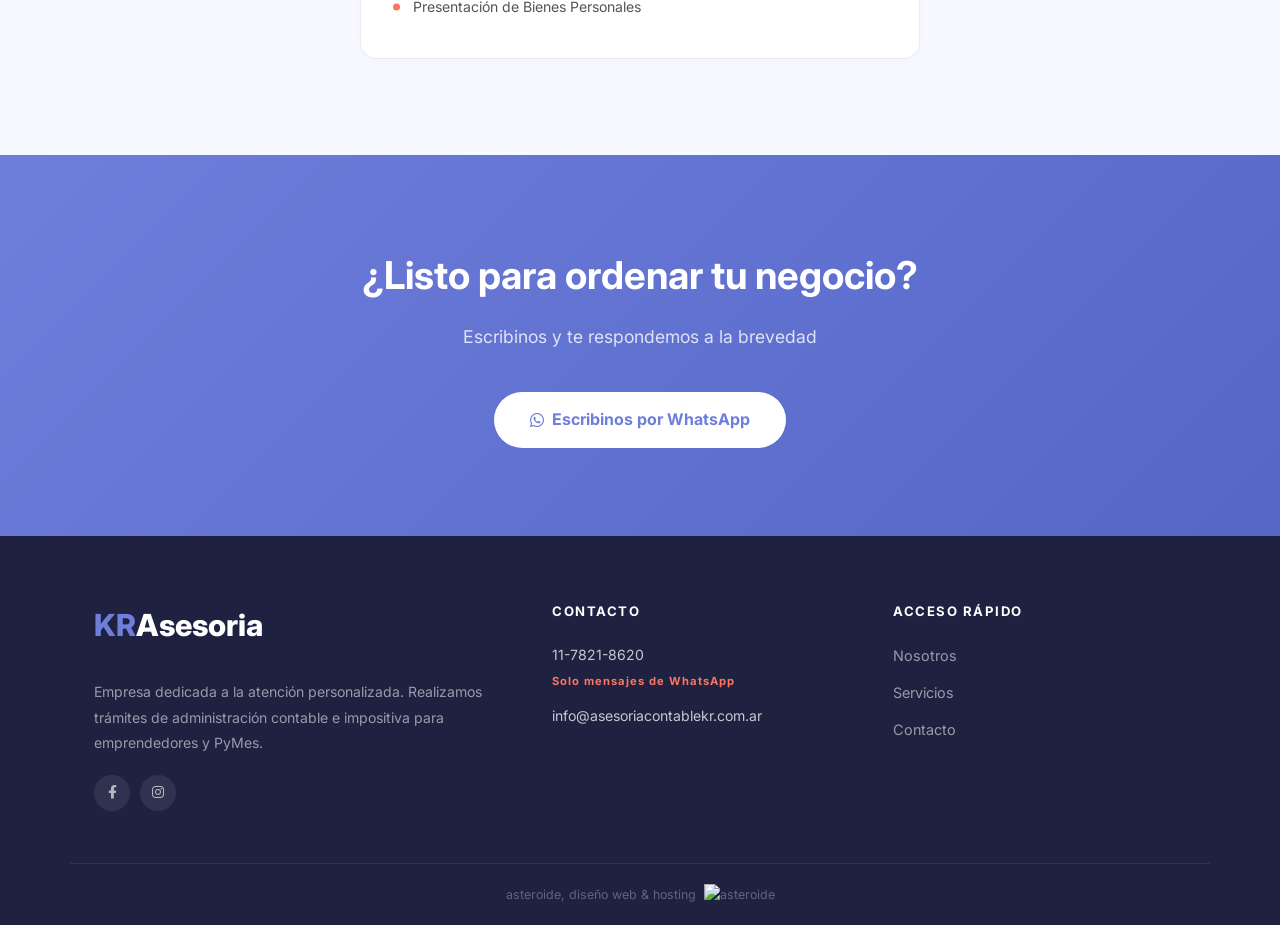
==== commit 44f07ee5: "Reemplazar sitio con version v2 en raiz - index.html, contacto.html, emailHandler.php y assets/css/k" ====
--- a/index.html
+++ b/index.html
@@ -1,403 +1,343 @@
-<!doctype html>
-<html lang="es">
-
-<head>
-    <!-- Required meta tags -->
-    <title>KR - Asesoria Contable</title>
-    <meta charset="utf-8">
-    <meta http-equiv="Content-Type" content="text/html; charset=utf-8">
-    <meta name="viewport" content="width=device-width, initial-scale=1, shrink-to-fit=no">
-    <meta name="description" content="Realización de trámites de administración contable e impositiva para emprendedores y Pymes. Contamos con el mejor servicio profesional para cada cliente.">
-    <meta name="keywords" content="asesoramiento contable, asesoria contable,vencimiento de afip, Contador publico, Afip Monotributo, Contadora Publica, Pago de Afip, Liquidacion de sueldos, contador para emprendedores">
-    <meta name="google-site-verification" content="Z-WitWKQoK6j_l87jaZGyqJf7BgAr0-FF_8QViLL7R8" />
-    <meta http-equiv="content-language" content="es">
-    <link rel="stylesheet" href="assets/css/style-starter.css?v=5">
-    <!-- Google Tag Manager -->
-    <script>(function(w,d,s,l,i){w[l]=w[l]||[];w[l].push({'gtm.start':
-    new Date().getTime(),event:'gtm.js'});var f=d.getElementsByTagName(s)[0],
-    j=d.createElement(s),dl=l!='dataLayer'?'&l='+l:'';j.async=true;j.src=
-    'https://www.googletagmanager.com/gtm.js?id='+i+dl;f.parentNode.insertBefore(j,f);
-    })(window,document,'script','dataLayer','GTM-PCJ6Z8GQ');</script>
-    <!-- End Google Tag Manager -->
-</head>
-
-<body>
-    <!--header-->
-    <header id="site-header" class="fixed-top">
-        <div class="container">
-            <nav class="navbar navbar-expand-lg stroke px-0">
-                <!-- <h1>
-                    <a class="navbar-brand" href="index.html">
-                        <span>Be</span>Idea</a>
-                </h1> -->
-
-                <a class="navbar-brand" href="index.html">
-                    <img src="./assets/images/logo-small.png" alt="KR ASESORÍA" title="KR ASESORÍA" style="width: 100px; top:10px;" />
-                </a> 
-                <button class="navbar-toggler  collapsed bg-gradient" type="button" data-toggle="collapse"
-                    data-target="#navbarTogglerDemo02" aria-controls="navbarTogglerDemo02" aria-expanded="false"
-                    aria-label="Toggle navigation">
-                    <span class="navbar-toggler-icon fa icon-expand fa-bars"></span>
-                    <span class="navbar-toggler-icon fa icon-close fa-times"></span>
-                </button>
-
-                <div class="collapse navbar-collapse" id="navbarTogglerDemo02">
-                    <ul class="navbar-nav ml-lg-auto">
-                        <li class="nav-item active">
-                            <a class="nav-link" href="index.html">Home<span class="sr-only">(current)</span></a>
-                        </li>
-                        <li class="nav-item">
-                            <a class="nav-link" href="#nosotros">Nosotros</a>
-                        </li>
-                        <li class="nav-item">
-                            <a class="nav-link" href="#servicios">Servicios</a>
-                        </li>
-                        <li class="nav-item">
-                            <a class="nav-link" href="contacto.html">Contacto</a>
-                        </li>
-                    </ul>
-                </div>
-                <!-- toggle switch for light and dark theme -->
-                <div class="cont-ser-position mt-lg-2">
-                    <nav class="navigation">
-                        <div class="theme-switch-wrapper">
-                            <label class="theme-switch" for="checkbox">
-                                <input type="checkbox" id="checkbox">
-                                <div class="mode-container">
-                                    <i class="gg-sun"></i>
-                                    <i class="gg-moon"></i>
-                                </div>
-                            </label>
-                        </div>
-                    </nav>
-                </div>
-                <!-- //toggle switch for light and dark theme -->
-            </nav>
-        </div>
-    </header>
-    <!--//header-->
-
-    <!-- banner section -->
-    <section class="w3l-banner d-flex">
-        <div class="container">
-            <div class="row align-items-center mt-md-0 mt-sm-4">
-                <div class="col-md-6 banner-content mt-md-0 mt-5 pt-md-0 pt-5">
-                    <h3 class="banner-style">¿Necesitás un <strong>contador</strong> que <strong>ordene y te acompañe</strong> en el crecimiento de tu negocio?</h3>
-                    <p class="mt-3"><strong style="color: var(--primary-color); font-size: 1.2rem;">Ayudo a Monotributistas, Responsables Inscriptos y PyMes</strong></p>
-                    <div class="mt-5 pt-sm-2" style="display: inline-flex; flex-direction: column; align-items: center;">
-                        <a target="_blank" href="https://api.whatsapp.com/send?phone=5491178218620" class="btn btn-style">HABLA CON UN CONTADOR</a>
-                        <p class="mt-2 mb-0" style="font-size: 0.75rem; opacity: 0.8;">SOLO MENSAJES DE WHATSAPP</p>
-                    </div>
-                </div>
-                <div class="col-md-6 banner-img">
-                    <img src="assets/images/banner1.png" alt="KR ASESORÍA" class="img-fluid" />
-                </div>
-            </div>
-        </div>
-    </section>
-    <!-- //banner section -->
-
-    <!-- //banner section -->
-    <section class="w3l-about-2 py-5" id="nosotros">
-        <div class="container py-md-5 py-4">
-            <div class="row align-items-center">
-                <div class="col-lg-6 about-2-secs-left">
-                    <div class="style-title position-relative">
-                        <p class="text-uppercase">Nosotros</p>
-                        <br/>
-                        <p>En <strong>KR Asesoria Contable</strong> brindamos asesoramiento contable, impositivo, laboral y administrativo para emprendedores, profesionales, responsables inscriptos y pymes.</p><br/>
-                        <p>Nuestro objetivo es acompañarte con un servicio cercano, personalizado y adaptado a las necesidades de tu negocio.</p><br/>
-                        <p>El estudio está liderado por <strong>Karina Rodriguez, Contadora Pública graduada de la Universidad de Buenos Aires (UBA)</strong>, con foco en la confianza, el compromiso y la atención personalizada.</p><br/>
-                        <p>Si buscás un aliado para ordenar y hacer crecer tu negocio, en KR Asesoría Contable estamos para ayudarte.</p><br/>
-                    </div>
-                    <ul class="list-about-2 mt-sm-4 mt-3">
-                        <li class="py-1"><i class="far fa-check-square"></i><strong>Más de 6 años</strong> de acompañamiento a emprendedores y PyMes</li>
-                        <li class="py-2"><i class="far fa-check-square"></i>Atención <strong>100% personalizada</strong></li>
-                        <li class="py-1"><i class="far fa-check-square"></i>Asesoramiento <strong>online y presencial</strong></li>
-                    </ul>
-                    <a class="btn btn-style mt-5" href="#servicios">Nuestros servicios</a>
-                </div>
-                <div class="col-lg-6 about-2-secs-right mt-lg-4 mt-5">
-                    <img src="assets/images/ab2.png" alt="KR ASESORÍA" class="img-fluid" />
-                </div>
-            </div>
-        </div>
-    </section>
-    <!-- //banner section -->
-    <!-- banner bottom section -->
-    <section class="w3l-about-2 py-5" id="servicios">
-        <div class="container py-md-5 py-4">
-            <div class="row align-items-center">
-                <div class="col-lg-6 about-2-secs-left">
-                    <div class="style-title position-relative">
-                        <h3 style="color: var(--primary-color); text-transform: uppercase; font-weight: bold;">Nuestros Servicios</h3>
-                    </div>
-                    <h5 style="color: var(--primary-color); margin-top: 1.5rem;">Monotributistas</h5>
-                    <ul class="list-about-2 mt-sm-4 mt-3">
-                        <li class="py-1"><i class="far fa-check-square"></i>Alta en Monotributo</li>
-                        <li class="py-2"><i class="far fa-check-square"></i>Baja del Monotributo</li>
-                        <li class="py-1"><i class="far fa-check-square"></i>Análisis de facturación anual</li>
-                        <li class="py-2"><i class="far fa-check-square"></i>Liquidación mensual de IIBB local y Convenio</li>
-                        <li class="py-1"><i class="far fa-check-square"></i>Recategorizaciones semestrales</li>
-                        <li class="py-2"><i class="far fa-check-square"></i>Planes de pagos</li>
-                    </ul>
-                    <h5 style="color: var(--primary-color); margin-top: 1.5rem;">Responsables Inscriptos</h5>
-                    <ul class="list-about-2 mt-sm-4 mt-3">
-                        <li class="py-1"><i class="far fa-check-square"></i>Alta en Monotributo</li>
-                        <li class="py-2"><i class="far fa-check-square"></i>Baja del Monotributo</li>
-                        <li class="py-1"><i class="far fa-check-square"></i>Análisis de facturación anual</li>
-                        <li class="py-2"><i class="far fa-check-square"></i>Liquidación mensual de IIBB local y Convenio</li>
-                        <li class="py-1"><i class="far fa-check-square"></i>Recategorizaciones semestrales</li>
-                        <li class="py-2"><i class="far fa-check-square"></i>Planes de pagos</li>
-                    </ul>
-                    <h5 style="color: var(--primary-color); margin-top: 1.5rem;">Pymes</h5>
-                    <ul class="list-about-2 mt-sm-4 mt-3">
-                        <li class="py-1"><i class="far fa-check-square"></i>Impuestos: Liquidación de impuestos mensuales y anuales</li>
-                        <li class="py-2"><i class="far fa-check-square"></i>Contable: Análisis de cuentas, Confección y presentación de Estados Contables</li>
-                        <li class="py-2"><i class="far fa-check-square"></i>Confección y presentación de Estados Contables</li>
-                        <li class="py-2"><i class="far fa-check-square"></i>Copiado de libros contables</li>
-                        <li class="py-2"><i class="far fa-check-square"></i>Auditoría de estados contables</li>
-                        <li class="py-2"><i class="far fa-check-square"></i>Rúbrica de libros contables</li>
-                    </ul>
-                    <h5 style="color: var(--primary-color); margin-top: 1.5rem;">Recursos Humanos</h5>
-                    <ul class="list-about-2 mt-sm-4 mt-3">
-                        <li class="py-1"><i class="far fa-check-square"></i>Liquidación de sueldos y jornales mensuales y quincenales</li>
-                        <li class="py-2"><i class="far fa-check-square"></i>Presentación 931 y Libro de sueldo digital</li>
-                        <li class="py-2"><i class="far fa-check-square"></i>Liquidación de Cargas sociales</li>
-                        <li class="py-2"><i class="far fa-check-square"></i>Aportes de Servicio doméstico</li>
-                        <li class="py-2"><i class="far fa-check-square"></i>Rúbrica de Libro sueldos</li>
-                        <li class="py-2"><i class="far fa-check-square"></i>Cálculo de indemnizaciones</li>
-                    </ul>
-                    <h5 style="color: var(--primary-color); margin-top: 1.5rem;">También hacemos...</h5>
-                    <ul class="list-about-2 mt-sm-4 mt-3">
-                        <li class="py-1"><i class="far fa-check-square"></i>Certificaciones contables</li>
-                        <li class="py-2"><i class="far fa-check-square"></i>Presentación de Bienes Personales</li>
-                    </ul>
-                </div>
-                <div class="col-lg-6 about-2-secs-right mt-lg-4 mt-5">
-                    <img src="assets/images/ab3.png" alt="KR ASESORÍA" class="img-fluid" />
-                </div>
-            </div>
-        </div>
-    </section>
-    <!-- banner bottom section -->
-
-
-    <!-- footer -->
-    <!--<footer class="w3l-footer-16 py-5">
-        <div class="container pt-md-4">
-            <div class="row footer-p">
-                <div class="col-lg-4 pr-lg-5">
-                    <a class="footer-logo" href="index.html">KR - Asesoria Contable</a>
-                    <div class="columns-2 mt-4">
-                        <ul class="social">
-                            <li><a target="_blank" href="https://www.facebook.com/kr.asesoriacontable"><i class="fab fa-facebook-f"></i></a>
-                            </li>
-                            <li><a target="_blank" href="https://www.instagram.com/kr.asesoriacontable/?hl=es"><i class="fab fa-instagram"></i></a>
-                            </li>
-                        </ul>
-                    </div>
-                </div>
-                <div class="col-lg-3 mt-lg-0 mt-5">
-                    <div class="row">
-                            <div class="col-xl-5 col-6 column pl-lg-0">
-                            <h3 class="mt-lg-3">Contacto</h3>
-                            <ul class="footer-contact-list">
-                                <li class="mt-2"><a target="_blank" href="https://api.whatsapp.com/send?phone=5491131880155">11-3188-0155</a></li>
-                            </ul>
-                        </div>
-                        <div class="col-xl-5 col-6 column">
-                            <h3 class="mt-lg-3">Acceso Rapido</h3>
-                            <ul class="footer-gd-16">
-                                <li><a href="index.html#nosotros">Nosotros</a></li>
-                                <li><a href="index.html#servicios">Servicios</a></li>
-                                <li><a href="contacto.html">Contacto</a></li>
-                            </ul>
-                        </div>
-                    </div>
-                </div>
-                <div class="col-lg-3 col-md-7 col-sm-8 column mt-lg-0 mt-4 pl-xl-0">
-                    <h3 class="mt-lg-3">Newsletter </h3>
-                    <div class="end-column">
-                        <form action="#" class="subscribe" method="post">
-                            <input type="email" name="email" placeholder="Email Address" required="">
-                            <button><span class="fa fa-paper-plane" aria-hidden="true"></span></button>
-                        </form>
-                        <p>Subscribe to our mailing list and get updates to your email inbox.</p>
-                    </div>
-                </div>
-            </div>
-        </div>
-    </footer>-->
-    
-    <footer class="w3l-footer-16 py-5">
-        <div class="container pt-md-4">
-            <div class="row footer-p">
-                <div class="col-lg-4 pr-lg-5">
-                    <a class="footer-logo" href="index.html">
-                        <span>KR</span>Asesoria</a>
-                    <p class="mt-3">KR Asesoria contable una empresa  dedicada a la atención personalizada.                            
-                        Nos dedicamos a la realización de trámites de administración contable e impositiva para emprendedores y Pymes.</p>
-                    <p style="display: none;">KR Asesoria contable una empresa  dedicada a la atención personalizada.                            
-                        Nos dedicamos a la realización de trámites de administración contable e impositiva para emprendedores y Pymes.</p>    
-                    <div class="columns-2 mt-4">
-                        <ul class="social">
-                            <li><a target="_blank" href="https://www.facebook.com/kr.asesoriacontable"><i class="fab fa-facebook-f"></i></a>
-                            </li>
-                            <li><a target="_blank" href="https://www.instagram.com/kr.asesoriacontable/?hl=es"><i class="fab fa-instagram"></i></a>
-                            </li>
-                        </ul>
-                    </div>
-                </div>
-                <div class="col-lg-5 mt-lg-0 mt-5">
-                    <div class="row">
-                            <div class="col-xl-5 col-6 column pl-lg-0">
-                            <h3 class="mt-lg-3">Contacto</h3>
-                            <ul class="footer-contact-list">
-                                <li class="mt-2"><a target="_blank" href="https://api.whatsapp.com/send?phone=5491178218620">11-7821-8620</a></li>
-                                <li class="mt-1" style="color: var(--secondary-color); font-size: 0.75rem; font-weight: bold;">SOLO MENSAJES DE WHATSAPP</li>
-                            </ul>
-                        </div>
-                        <div class="col-xl-5 col-6 column">
-                            <h3 class="mt-lg-3">Acceso Rapido</h3>
-                            <ul class="footer-gd-16">
-                                <li><a href="index.html#nosotros">Nosotros</a></li>
-                                <li><a href="index.html#servicios">Servicios</a></li>
-                                <li><a href="contacto.html">Contacto</a></li>
-                            </ul>
-                        </div>
-                    </div>
-                </div>
-            </div>
-            <div class="below-section text-center pt-lg-4 mt-5">
-                
-                <p>asteroide, diseño web & hosting</p><a target="_blank" href="https://asteroide.com.ar"><img src="https://asteroide.com.ar/img/footer_iconAS.png" alt="asteroide, diseño web & hosting" width="25px"/></a>
-            </div>
-        </div>
-    </footer>
-
-    <div class="whatsappMobile">
-		<a target="_blank" href="https://api.whatsapp.com/send?phone=5491178218620" class="floatMobile" target="_blank"><i class="fab fa-whatsapp"></i></a>
-	</div>
-    <!-- //footer -->
-
-    <!-- Js scripts -->
-    <!-- move top -->
-    <button onclick="topFunction()" id="movetop" title="Go to top">
-        <span class="fas fa-level-up-alt" aria-hidden="true"></span>
-    </button>
-    <script>
-        // When the user scrolls down 20px from the top of the document, show the button
-        window.onscroll = function () {
-            scrollFunction()
-        };
-
-        function scrollFunction() {
-            if (document.body.scrollTop > 20 || document.documentElement.scrollTop > 20) {
-                document.getElementById("movetop").style.display = "block";
-            } else {
-                document.getElementById("movetop").style.display = "none";
-            }
-        }
-
-        // When the user clicks on the button, scroll to the top of the document
-        function topFunction() {
-            document.body.scrollTop = 0;
-            document.documentElement.scrollTop = 0;
-        }
-    </script>
-    <!-- //move top -->
-
-    <!-- common jquery plugin -->
-    <script src="assets/js/jquery-3.3.1.min.js"></script>
-    <!-- //common jquery plugin -->
-
-    <!-- theme switch js (light and dark)-->
-    <script src="assets/js/theme-change.js"></script>
-    <script>
-        function autoType(elementClass, typingSpeed) {
-            var thhis = $(elementClass);
-            thhis.css({
-                "position": "relative",
-                "display": "inline-block"
-            });
-            thhis.prepend('<div class="cursor" style="right: initial; left:0;"></div>');
-            thhis = thhis.find(".text-js");
-            var text = thhis.text().trim().split('');
-            var amntOfChars = text.length;
-            var newString = "";
-            thhis.text("|");
-            setTimeout(function () {
-                thhis.css("opacity", 1);
-                thhis.prev().removeAttr("style");
-                thhis.text("");
-                for (var i = 0; i < amntOfChars; i++) {
-                    (function (i, char) {
-                        setTimeout(function () {
-                            newString += char;
-                            thhis.text(newString);
-                        }, i * typingSpeed);
-                    })(i + 1, text[i]);
-                }
-            }, 1500);
-        }
-
-        $(document).ready(function () {
-            // Now to start autoTyping just call the autoType function with the
-            // class of outer div
-            // The second paramter is the speed between each letter is typed.
-            autoType(".type-js", 200);
-        });
-    </script>
-    <!-- //theme switch js (light and dark)-->
-
-    <!-- MENU-JS -->
-    <script>
-        $(window).on("scroll", function () {
-            var scroll = $(window).scrollTop();
-
-            if (scroll >= 80) {
-                $("#site-header").addClass("nav-fixed");
-            } else {
-                $("#site-header").removeClass("nav-fixed");
-            }
-        });
-
-        //Main navigation Active Class Add Remove
-        $(".navbar-toggler").on("click", function () {
-            $("header").toggleClass("active");
-        });
-        $(document).on("ready", function () {
-            if ($(window).width() > 991) {
-                $("header").removeClass("active");
-            }
-            $(window).on("resize", function () {
-                if ($(window).width() > 991) {
-                    $("header").removeClass("active");
-                }
-            });
-        });
-    </script>
-    <!-- //MENU-JS -->
-
-    <!-- disable body scroll which navbar is in active -->
-    <script>
-        $(function () {
-            $('.navbar-toggler').click(function () {
-                $('body').toggleClass('noscroll');
-            })
-        });
-    </script>
-    <!-- //disable body scroll which navbar is in active -->
-
-    <!--bootstrap-->
-    <script src="assets/js/bootstrap.min.js"></script>
-    <!-- //bootstrap-->
-    <!-- //Js scripts -->
-    <!-- Google Tag Manager (noscript) -->
-    <noscript><iframe src="https://www.googletagmanager.com/ns.html?id=GTM-PCJ6Z8GQ"
-    height="0" width="0" style="display:none;visibility:hidden"></iframe></noscript>
-    <!-- End Google Tag Manager (noscript) --> 
-</body>
-
-</html>+<!doctype html>
+<html lang="es">
+<head>
+    <meta charset="utf-8">
+    <meta name="viewport" content="width=device-width, initial-scale=1">
+
+    <!-- SEO Primary -->
+    <title>KR Asesoría Contable | Contador para Emprendedores, Monotributistas y PyMes</title>
+    <meta name="description" content="KR Asesoría Contable brinda asesoramiento contable, impositivo y laboral para monotributistas, responsables inscriptos y PyMes. Contadora Pública UBA. Atención online y presencial.">
+    <meta name="keywords" content="asesoria contable, contador para emprendedores, monotributo, responsable inscripto, pymes, liquidacion sueldos, afip, contadora publica, buenos aires">
+    <meta name="robots" content="index, follow">
+    <meta name="author" content="KR Asesoría Contable">
+    <link rel="canonical" href="https://www.asesoriacontablekr.com.ar/">
+
+    <!-- Open Graph -->
+    <meta property="og:type" content="website">
+    <meta property="og:url" content="https://www.asesoriacontablekr.com.ar/">
+    <meta property="og:title" content="KR Asesoría Contable | Contador para Emprendedores y PyMes">
+    <meta property="og:description" content="Asesoramiento contable, impositivo y laboral personalizado para monotributistas, responsables inscriptos y PyMes. Contadora Pública UBA.">
+    <meta property="og:image" content="https://www.asesoriacontablekr.com.ar/assets/images/banner1.png">
+    <meta property="og:locale" content="es_AR">
+    <meta property="og:site_name" content="KR Asesoría Contable">
+
+    <!-- Twitter Card -->
+    <meta name="twitter:card" content="summary_large_image">
+    <meta name="twitter:title" content="KR Asesoría Contable | Contador para Emprendedores y PyMes">
+    <meta name="twitter:description" content="Asesoramiento contable, impositivo y laboral personalizado para monotributistas, responsables inscriptos y PyMes.">
+    <meta name="twitter:image" content="https://www.asesoriacontablekr.com.ar/assets/images/banner1.png">
+
+    <!-- Verificación -->
+    <meta name="google-site-verification" content="Z-WitWKQoK6j_l87jaZGyqJf7BgAr0-FF_8QViLL7R8">
+    <meta http-equiv="content-language" content="es">
+
+    <!-- Structured Data -->
+    <script type="application/ld+json">
+    {
+        "@context": "https://schema.org",
+        "@type": "AccountingService",
+        "name": "KR Asesoría Contable",
+        "description": "Asesoramiento contable, impositivo, laboral y administrativo para emprendedores, profesionales, responsables inscriptos y pymes.",
+        "url": "https://www.asesoriacontablekr.com.ar",
+        "telephone": "+5491178218620",
+        "email": "info@asesoriacontablekr.com.ar",
+        "address": {
+            "@type": "PostalAddress",
+            "addressCountry": "AR",
+            "addressLocality": "Buenos Aires"
+        },
+        "sameAs": [
+            "https://www.facebook.com/kr.asesoriacontable",
+            "https://www.instagram.com/kr.asesoriacontable/"
+        ],
+        "openingHours": "Mo-Fr 09:00-18:00",
+        "priceRange": "$$",
+        "serviceType": ["Asesoría Contable", "Liquidación de Sueldos", "Monotributo", "Recursos Humanos"]
+    }
+    </script>
+
+    <!-- Google Tag Manager -->
+    <script>(function(w,d,s,l,i){w[l]=w[l]||[];w[l].push({'gtm.start':
+    new Date().getTime(),event:'gtm.js'});var f=d.getElementsByTagName(s)[0],
+    j=d.createElement(s),dl=l!='dataLayer'?'&l='+l:'';j.async=true;j.src=
+    'https://www.googletagmanager.com/gtm.js?id='+i+dl;f.parentNode.insertBefore(j,f);
+    })(window,document,'script','dataLayer','GTM-PCJ6Z8GQ');</script>
+
+    <!-- Fonts -->
+    <link rel="preconnect" href="https://fonts.googleapis.com">
+    <link rel="preconnect" href="https://fonts.gstatic.com" crossorigin>
+    <link href="https://fonts.googleapis.com/css2?family=Inter:wght@300;400;500;600;700;800&display=swap" rel="stylesheet">
+
+    <!-- Font Awesome -->
+    <link rel="stylesheet" href="https://cdnjs.cloudflare.com/ajax/libs/font-awesome/5.15.4/css/all.min.css">
+
+    <!-- CSS -->
+    <link rel="stylesheet" href="assets/css/kr.css">
+</head>
+<body>
+    <!-- Google Tag Manager (noscript) -->
+    <noscript><iframe src="https://www.googletagmanager.com/ns.html?id=GTM-PCJ6Z8GQ" height="0" width="0" style="display:none;visibility:hidden"></iframe></noscript>
+
+    <!-- NAVBAR -->
+    <nav class="kr-nav" id="kr-nav" aria-label="Navegación principal">
+        <div class="container">
+            <a href="index.html" class="kr-nav-brand" aria-label="KR Asesoría Contable - Inicio">
+                <img src="assets/images/logo-small.png" alt="KR Asesoría Contable" width="100" height="44">
+            </a>
+            <button class="kr-nav-toggle" id="nav-toggle" aria-label="Abrir menú" aria-expanded="false">
+                <span></span><span></span><span></span>
+            </button>
+            <ul class="kr-nav-links" id="nav-links" role="list">
+                <li><a href="index.html">Inicio</a></li>
+                <li><a href="#nosotros">Nosotros</a></li>
+                <li><a href="#servicios">Servicios</a></li>
+                <li><a href="contacto.html">Contacto</a></li>
+                <li>
+                    <a href="https://api.whatsapp.com/send?phone=5491178218620" target="_blank" rel="noopener" class="kr-btn-nav">
+                        <i class="fab fa-whatsapp" aria-hidden="true"></i> WhatsApp
+                    </a>
+                </li>
+            </ul>
+        </div>
+    </nav>
+
+    <!-- HERO -->
+    <section class="kr-hero" aria-labelledby="hero-heading">
+        <div class="container">
+            <div class="kr-hero-content">
+                <span class="kr-hero-tag">Asesoría Contable Profesional</span>
+                <h1 class="kr-hero-title" id="hero-heading">
+                    ¿Necesitás un <strong class="kr-highlight">contador</strong> que ordene y te acompañe en el crecimiento de tu negocio?
+                </h1>
+                <p class="kr-hero-sub">
+                    Ayudo a <strong>Monotributistas, Responsables Inscriptos y PyMes</strong>
+                </p>
+                <div class="kr-hero-cta">
+                    <a href="https://api.whatsapp.com/send?phone=5491178218620" target="_blank" rel="noopener" class="kr-btn-primary">
+                        <i class="fab fa-whatsapp" aria-hidden="true"></i> Habla con un contador
+                    </a>
+                    <p class="kr-hero-note">Solo mensajes de WhatsApp</p>
+                </div>
+            </div>
+            <div class="kr-hero-img" aria-hidden="true">
+                <img src="assets/images/banner1.png" alt="Asesoría contable profesional" width="520" height="480" loading="lazy">
+            </div>
+        </div>
+    </section>
+
+    <!-- STATS -->
+    <section class="kr-stats" aria-label="Nuestros números">
+        <div class="container">
+            <div class="kr-stat-item">
+                <span class="kr-stat-number">+6</span>
+                <span class="kr-stat-label">Años acompañando emprendedores y PyMes</span>
+            </div>
+            <div class="kr-stat-item">
+                <span class="kr-stat-number">100%</span>
+                <span class="kr-stat-label">Atención personalizada para cada cliente</span>
+            </div>
+            <div class="kr-stat-item">
+                <span class="kr-stat-number">Online</span>
+                <span class="kr-stat-label">y presencial, donde lo necesités</span>
+            </div>
+        </div>
+    </section>
+
+    <!-- NOSOTROS -->
+    <section class="kr-section" id="nosotros" aria-labelledby="nosotros-heading">
+        <div class="container">
+            <div class="kr-about-grid">
+                <div class="kr-about-img" aria-hidden="true">
+                    <img src="assets/images/ab2.png" alt="Karina Rodriguez, Contadora Pública UBA" width="520" loading="lazy">
+                </div>
+                <div class="kr-about-text">
+                    <span class="kr-section-tag">Nosotros</span>
+                    <h2 class="kr-section-title" id="nosotros-heading">
+                        Tu aliado contable para <span class="kr-highlight">crecer con orden</span>
+                    </h2>
+                    <p class="kr-body-text">
+                        En <strong>KR Asesoría Contable</strong> brindamos asesoramiento contable, impositivo, laboral y administrativo para emprendedores, profesionales, responsables inscriptos y pymes.
+                    </p>
+                    <p class="kr-body-text">
+                        Nuestro objetivo es acompañarte con un servicio cercano, personalizado y adaptado a las necesidades de tu negocio.
+                    </p>
+                    <p class="kr-body-text">
+                        El estudio está liderado por <strong>Karina Rodriguez, Contadora Pública graduada de la Universidad de Buenos Aires (UBA)</strong>, con foco en la confianza, el compromiso y la atención personalizada.
+                    </p>
+                    <p class="kr-body-text">
+                        Si buscás un aliado para ordenar y hacer crecer tu negocio, en KR Asesoría Contable estamos para ayudarte.
+                    </p>
+                    <a href="#servicios" class="kr-btn-primary" style="margin-top: 12px;">
+                        Ver nuestros servicios <i class="fas fa-arrow-down" aria-hidden="true"></i>
+                    </a>
+                </div>
+            </div>
+        </div>
+    </section>
+
+    <!-- SERVICIOS -->
+    <section class="kr-section kr-section-alt" id="servicios" aria-labelledby="servicios-heading">
+        <div class="container">
+            <div class="kr-services-header">
+                <span class="kr-section-tag">Lo que hacemos</span>
+                <h2 class="kr-section-title" id="servicios-heading">Nuestros Servicios</h2>
+            </div>
+            <div class="kr-cards-grid">
+
+                <article class="kr-card">
+                    <div class="kr-card-icon"><i class="fas fa-file-invoice" aria-hidden="true"></i></div>
+                    <h3 class="kr-card-title">Monotributistas</h3>
+                    <ul class="kr-list">
+                        <li>Alta en Monotributo</li>
+                        <li>Baja del Monotributo</li>
+                        <li>Análisis de facturación anual</li>
+                        <li>Liquidación mensual de IIBB local y Convenio</li>
+                        <li>Recategorizaciones semestrales</li>
+                        <li>Planes de pagos</li>
+                    </ul>
+                </article>
+
+                <article class="kr-card">
+                    <div class="kr-card-icon"><i class="fas fa-receipt" aria-hidden="true"></i></div>
+                    <h3 class="kr-card-title">Responsables Inscriptos</h3>
+                    <ul class="kr-list">
+                        <li>Alta en Monotributo</li>
+                        <li>Baja del Monotributo</li>
+                        <li>Análisis de facturación anual</li>
+                        <li>Liquidación mensual de IIBB local y Convenio</li>
+                        <li>Recategorizaciones semestrales</li>
+                        <li>Planes de pagos</li>
+                    </ul>
+                </article>
+
+                <article class="kr-card">
+                    <div class="kr-card-icon"><i class="fas fa-building" aria-hidden="true"></i></div>
+                    <h3 class="kr-card-title">Pymes</h3>
+                    <ul class="kr-list">
+                        <li>Impuestos: Liquidación mensual y anual</li>
+                        <li>Análisis de cuentas y Confección de Estados Contables</li>
+                        <li>Confección y presentación de Estados Contables</li>
+                        <li>Copiado de libros contables</li>
+                        <li>Auditoría de estados contables</li>
+                        <li>Rúbrica de libros contables</li>
+                    </ul>
+                </article>
+
+                <article class="kr-card">
+                    <div class="kr-card-icon"><i class="fas fa-users" aria-hidden="true"></i></div>
+                    <h3 class="kr-card-title">Recursos Humanos</h3>
+                    <ul class="kr-list">
+                        <li>Liquidación de sueldos y jornales mensuales y quincenales</li>
+                        <li>Presentación 931 y Libro de sueldo digital</li>
+                        <li>Liquidación de Cargas sociales</li>
+                        <li>Aportes de Servicio doméstico</li>
+                        <li>Rúbrica de Libro sueldos</li>
+                        <li>Cálculo de indemnizaciones</li>
+                    </ul>
+                </article>
+
+                <article class="kr-card" style="grid-column: 1 / -1; max-width: 560px; margin: 0 auto; width: 100%;">
+                    <div class="kr-card-icon"><i class="fas fa-plus-circle" aria-hidden="true"></i></div>
+                    <h3 class="kr-card-title">También hacemos...</h3>
+                    <ul class="kr-list">
+                        <li>Certificaciones contables</li>
+                        <li>Presentación de Bienes Personales</li>
+                    </ul>
+                </article>
+
+            </div>
+        </div>
+    </section>
+
+    <!-- CTA -->
+    <section class="kr-cta" aria-labelledby="cta-heading">
+        <div class="container">
+            <h2 class="kr-cta-title" id="cta-heading">¿Listo para ordenar tu negocio?</h2>
+            <p class="kr-cta-sub">Escribinos y te respondemos a la brevedad</p>
+            <a href="https://api.whatsapp.com/send?phone=5491178218620" target="_blank" rel="noopener" class="kr-btn-white">
+                <i class="fab fa-whatsapp" aria-hidden="true"></i> Escribinos por WhatsApp
+            </a>
+        </div>
+    </section>
+
+    <!-- FOOTER -->
+    <footer class="kr-footer" aria-label="Pie de página">
+        <div class="container">
+            <div>
+                <a href="index.html" class="kr-footer-logo"><span>KR</span>Asesoria</a>
+                <p class="kr-footer-text" style="margin-top: 12px;">
+                    Empresa dedicada a la atención personalizada. Realizamos trámites de administración contable e impositiva para emprendedores y PyMes.
+                </p>
+                <div class="kr-social">
+                    <a href="https://www.facebook.com/kr.asesoriacontable" target="_blank" rel="noopener" aria-label="Facebook de KR Asesoría">
+                        <i class="fab fa-facebook-f" aria-hidden="true"></i>
+                    </a>
+                    <a href="https://www.instagram.com/kr.asesoriacontable/" target="_blank" rel="noopener" aria-label="Instagram de KR Asesoría">
+                        <i class="fab fa-instagram" aria-hidden="true"></i>
+                    </a>
+                </div>
+            </div>
+            <div>
+                <h3 class="kr-footer-heading">Contacto</h3>
+                <p class="kr-footer-text">
+                    <a href="https://api.whatsapp.com/send?phone=5491178218620" target="_blank" rel="noopener" class="kr-footer-link">11-7821-8620</a>
+                    <span class="kr-footer-accent">Solo mensajes de WhatsApp</span>
+                </p>
+                <p class="kr-footer-text" style="margin-top: 12px;">
+                    <a href="mailto:info@asesoriacontablekr.com.ar" class="kr-footer-link">info@asesoriacontablekr.com.ar</a>
+                </p>
+            </div>
+            <div>
+                <h3 class="kr-footer-heading">Acceso Rápido</h3>
+                <ul class="kr-footer-nav">
+                    <li><a href="#nosotros">Nosotros</a></li>
+                    <li><a href="#servicios">Servicios</a></li>
+                    <li><a href="contacto.html">Contacto</a></li>
+                </ul>
+            </div>
+        </div>
+        <div class="kr-footer-bottom">
+            <p>asteroide, diseño web &amp; hosting &nbsp;<a href="https://asteroide.com.ar" target="_blank" rel="noopener"><img src="https://asteroide.com.ar/img/footer_iconAS.png" alt="asteroide" width="18" height="18"></a></p>
+        </div>
+    </footer>
+
+    <!-- WhatsApp flotante -->
+    <a href="https://api.whatsapp.com/send?phone=5491178218620" class="kr-whatsapp-float" target="_blank" rel="noopener" aria-label="Contactar por WhatsApp">
+        <i class="fab fa-whatsapp" aria-hidden="true"></i>
+    </a>
+
+    <!-- Volver arriba -->
+    <button id="kr-top-btn" onclick="window.scrollTo({top:0,behavior:'smooth'})" aria-label="Volver arriba">
+        <i class="fas fa-chevron-up" aria-hidden="true"></i>
+    </button>
+
+    <script>
+        // Navbar scroll
+        var nav = document.getElementById('kr-nav');
+        var topBtn = document.getElementById('kr-top-btn');
+        window.addEventListener('scroll', function() {
+            if (window.scrollY > 60) {
+                nav.classList.add('scrolled');
+                topBtn.classList.add('visible');
+            } else {
+                nav.classList.remove('scrolled');
+                topBtn.classList.remove('visible');
+            }
+        });
+
+        // Mobile menu
+        var toggle = document.getElementById('nav-toggle');
+        var links = document.getElementById('nav-links');
+        toggle.addEventListener('click', function() {
+            var open = links.classList.toggle('open');
+            toggle.setAttribute('aria-expanded', open);
+        });
+        links.querySelectorAll('a').forEach(function(a) {
+            a.addEventListener('click', function() {
+                links.classList.remove('open');
+                toggle.setAttribute('aria-expanded', 'false');
+            });
+        });
+    </script>
+</body>
+</html>
--- a/assets/css/kr.css
+++ b/assets/css/kr.css
@@ -0,0 +1,653 @@
+/* =============================================
+   KR Asesoría Contable
+   ============================================= */
+
+:root {
+    --primary:      #6f7edb;
+    --primary-dark: #5566c7;
+    --accent:       #ff7361;
+    --accent-dark:  #f5614a;
+    --dark:         #1e2140;
+    --gray:         #6c757d;
+    --light:        #f8f9ff;
+    --border:       #e8eaf6;
+    --white:        #ffffff;
+    --shadow:       0 4px 24px rgba(111, 126, 219, 0.14);
+}
+
+* { box-sizing: border-box; margin: 0; padding: 0; }
+
+body {
+    font-family: 'Inter', -apple-system, BlinkMacSystemFont, 'Segoe UI', sans-serif;
+    color: #444;
+    background: var(--white);
+    line-height: 1.7;
+    -webkit-font-smoothing: antialiased;
+}
+
+a { text-decoration: none; }
+img { max-width: 100%; }
+
+.kr-highlight { color: var(--primary); }
+
+/* ---- NAVBAR ---- */
+.kr-nav {
+    background: rgba(255, 255, 255, 0.96);
+    backdrop-filter: blur(12px);
+    border-bottom: 1px solid transparent;
+    transition: all 0.3s ease;
+    padding: 18px 0;
+    position: fixed;
+    top: 0; left: 0; right: 0;
+    z-index: 1000;
+}
+.kr-nav.scrolled {
+    border-bottom-color: var(--border);
+    box-shadow: 0 2px 20px rgba(0, 0, 0, 0.06);
+    padding: 12px 0;
+}
+.kr-nav .container {
+    max-width: 1140px;
+    margin: 0 auto;
+    padding: 0 24px;
+    display: flex;
+    align-items: center;
+    justify-content: space-between;
+    position: relative;
+}
+.kr-nav-brand img { height: 44px; display: block; }
+.kr-nav-links {
+    display: flex;
+    align-items: center;
+    gap: 4px;
+    list-style: none;
+}
+.kr-nav-links a {
+    color: var(--dark);
+    font-weight: 500;
+    font-size: 0.95rem;
+    padding: 8px 14px;
+    border-radius: 8px;
+    transition: color 0.2s, background 0.2s;
+}
+.kr-nav-links a:hover { color: var(--primary); background: rgba(111, 126, 219, 0.06); }
+.kr-btn-nav {
+    background: var(--primary) !important;
+    color: var(--white) !important;
+    border-radius: 50px !important;
+    padding: 9px 22px !important;
+    font-weight: 600;
+    margin-left: 8px;
+    transition: background 0.2s, box-shadow 0.2s;
+}
+.kr-btn-nav:hover {
+    background: var(--primary-dark) !important;
+    box-shadow: 0 4px 16px rgba(111, 126, 219, 0.35);
+}
+.kr-nav-toggle {
+    display: none;
+    flex-direction: column;
+    gap: 5px;
+    cursor: pointer;
+    padding: 4px;
+    background: none;
+    border: none;
+}
+.kr-nav-toggle span {
+    display: block;
+    width: 24px;
+    height: 2px;
+    background: var(--dark);
+    border-radius: 2px;
+    transition: all 0.3s;
+}
+
+/* ---- HERO ---- */
+.kr-hero {
+    padding: 140px 0 80px;
+    background: linear-gradient(150deg, #f8f9ff 0%, #edeffe 100%);
+    min-height: 100vh;
+    display: flex;
+    align-items: center;
+}
+.kr-hero .container {
+    max-width: 1140px;
+    margin: 0 auto;
+    padding: 0 24px;
+    display: grid;
+    grid-template-columns: 1fr 1fr;
+    gap: 60px;
+    align-items: center;
+}
+.kr-hero-tag {
+    color: var(--primary);
+    font-weight: 600;
+    font-size: 0.78rem;
+    text-transform: uppercase;
+    letter-spacing: 2.5px;
+    margin-bottom: 18px;
+    display: block;
+}
+.kr-hero-title {
+    font-size: 2.7rem;
+    font-weight: 700;
+    line-height: 1.22;
+    color: var(--dark);
+    margin-bottom: 20px;
+}
+.kr-hero-sub {
+    font-size: 1.05rem;
+    color: var(--gray);
+    margin-bottom: 38px;
+}
+.kr-hero-sub strong { color: var(--primary); font-weight: 600; }
+.kr-hero-cta {
+    display: inline-flex;
+    flex-direction: column;
+    align-items: flex-start;
+}
+.kr-hero-note {
+    font-size: 0.72rem;
+    color: var(--gray);
+    margin-top: 10px;
+    text-transform: uppercase;
+    letter-spacing: 1px;
+}
+.kr-hero-img { text-align: center; }
+.kr-hero-img img { max-height: 480px; }
+
+/* ---- BUTTONS ---- */
+.kr-btn-primary {
+    background: var(--accent);
+    color: var(--white);
+    border-radius: 50px;
+    padding: 14px 32px;
+    font-weight: 600;
+    font-size: 1rem;
+    border: none;
+    display: inline-flex;
+    align-items: center;
+    gap: 8px;
+    cursor: pointer;
+    transition: all 0.25s ease;
+    box-shadow: 0 4px 16px rgba(255, 115, 97, 0.35);
+}
+.kr-btn-primary:hover {
+    background: var(--accent-dark);
+    color: var(--white);
+    box-shadow: 0 6px 24px rgba(255, 115, 97, 0.45);
+    transform: translateY(-2px);
+}
+.kr-btn-white {
+    background: var(--white);
+    color: var(--primary);
+    border-radius: 50px;
+    padding: 14px 36px;
+    font-weight: 700;
+    font-size: 1rem;
+    border: none;
+    display: inline-flex;
+    align-items: center;
+    gap: 8px;
+    cursor: pointer;
+    transition: all 0.25s;
+}
+.kr-btn-white:hover {
+    background: #eef0fb;
+    color: var(--primary-dark);
+    transform: translateY(-2px);
+}
+
+/* ---- STATS ---- */
+.kr-stats {
+    background: var(--white);
+    padding: 48px 0;
+    border-top: 1px solid var(--border);
+    border-bottom: 1px solid var(--border);
+}
+.kr-stats .container {
+    max-width: 1140px;
+    margin: 0 auto;
+    padding: 0 24px;
+    display: grid;
+    grid-template-columns: repeat(3, 1fr);
+}
+.kr-stat-item {
+    display: flex;
+    flex-direction: column;
+    align-items: center;
+    text-align: center;
+    padding: 20px 32px;
+    border-right: 1px solid var(--border);
+}
+.kr-stat-item:last-child { border-right: none; }
+.kr-stat-number {
+    font-size: 2.6rem;
+    font-weight: 800;
+    color: var(--primary);
+    line-height: 1;
+    margin-bottom: 8px;
+}
+.kr-stat-label {
+    font-size: 0.88rem;
+    color: var(--gray);
+    font-weight: 500;
+    max-width: 180px;
+}
+
+/* ---- SECTIONS ---- */
+.kr-section { padding: 96px 0; }
+.kr-section-alt { background: var(--light); }
+
+.kr-section .container,
+.kr-section-alt .container,
+.kr-cta .container {
+    max-width: 1140px;
+    margin: 0 auto;
+    padding: 0 24px;
+}
+
+.kr-section-tag {
+    color: var(--primary);
+    font-weight: 600;
+    font-size: 0.78rem;
+    text-transform: uppercase;
+    letter-spacing: 2.5px;
+    margin-bottom: 12px;
+    display: block;
+}
+.kr-section-title {
+    font-size: 2.2rem;
+    font-weight: 700;
+    color: var(--dark);
+    line-height: 1.3;
+    margin-bottom: 28px;
+}
+.kr-body-text {
+    font-size: 0.95rem;
+    color: #555;
+    line-height: 1.85;
+    margin-bottom: 14px;
+}
+
+/* ---- NOSOTROS ---- */
+.kr-about-grid {
+    display: grid;
+    grid-template-columns: 1fr 1fr;
+    gap: 72px;
+    align-items: center;
+}
+
+/* ---- SERVICE CARDS ---- */
+.kr-services-header { text-align: center; margin-bottom: 52px; }
+.kr-cards-grid {
+    display: grid;
+    grid-template-columns: repeat(2, 1fr);
+    gap: 24px;
+}
+.kr-card {
+    background: var(--white);
+    border-radius: 16px;
+    padding: 32px;
+    border: 1px solid var(--border);
+    transition: all 0.3s ease;
+    box-shadow: 0 2px 12px rgba(111, 126, 219, 0.05);
+}
+.kr-card:hover {
+    box-shadow: var(--shadow);
+    transform: translateY(-4px);
+    border-color: rgba(111, 126, 219, 0.3);
+}
+.kr-card-icon {
+    width: 52px;
+    height: 52px;
+    background: rgba(111, 126, 219, 0.1);
+    border-radius: 12px;
+    display: flex;
+    align-items: center;
+    justify-content: center;
+    margin-bottom: 20px;
+}
+.kr-card-icon i { color: var(--primary); font-size: 1.3rem; }
+.kr-card-title {
+    font-size: 1.1rem;
+    font-weight: 700;
+    color: var(--dark);
+    margin-bottom: 18px;
+}
+.kr-list {
+    list-style: none;
+    padding: 0;
+    margin: 0;
+}
+.kr-list li {
+    padding: 7px 0 7px 20px;
+    font-size: 0.88rem;
+    color: #555;
+    position: relative;
+    border-bottom: 1px solid #f2f2f2;
+}
+.kr-list li:last-child { border-bottom: none; }
+.kr-list li::before {
+    content: '';
+    position: absolute;
+    left: 0;
+    top: 50%;
+    transform: translateY(-50%);
+    width: 7px;
+    height: 7px;
+    border-radius: 50%;
+    background: var(--accent);
+}
+
+/* ---- CTA ---- */
+.kr-cta {
+    background: linear-gradient(135deg, var(--primary) 0%, var(--primary-dark) 100%);
+    padding: 88px 0;
+    text-align: center;
+}
+.kr-cta-title {
+    color: var(--white);
+    font-size: 2.4rem;
+    font-weight: 700;
+    margin-bottom: 14px;
+}
+.kr-cta-sub {
+    color: rgba(255, 255, 255, 0.8);
+    font-size: 1.1rem;
+    margin-bottom: 40px;
+}
+
+/* ---- FOOTER ---- */
+.kr-footer {
+    background: var(--dark);
+    padding: 64px 0 0;
+}
+.kr-footer .container {
+    max-width: 1140px;
+    margin: 0 auto;
+    padding: 0 24px;
+    display: grid;
+    grid-template-columns: 1.4fr 1fr 1fr;
+    gap: 48px;
+}
+.kr-footer-logo {
+    font-size: 1.9rem;
+    font-weight: 800;
+    color: var(--white);
+    display: inline-block;
+    margin-bottom: 16px;
+    font-family: 'Inter', sans-serif;
+}
+.kr-footer-logo span { color: var(--primary); }
+.kr-footer-text {
+    font-size: 0.88rem;
+    color: rgba(255, 255, 255, 0.55);
+    line-height: 1.8;
+}
+.kr-footer-link {
+    color: rgba(255, 255, 255, 0.75);
+    transition: color 0.2s;
+}
+.kr-footer-link:hover { color: var(--primary); }
+.kr-footer-accent {
+    color: var(--accent);
+    font-weight: 700;
+    font-size: 0.7rem;
+    letter-spacing: 1px;
+    display: block;
+    margin-top: 4px;
+}
+.kr-footer-heading {
+    color: var(--white);
+    font-weight: 700;
+    font-size: 0.82rem;
+    text-transform: uppercase;
+    letter-spacing: 1.5px;
+    margin-bottom: 20px;
+}
+.kr-footer-nav {
+    list-style: none;
+    padding: 0;
+    display: flex;
+    flex-direction: column;
+    gap: 10px;
+}
+.kr-footer-nav a {
+    color: rgba(255, 255, 255, 0.55);
+    font-size: 0.9rem;
+    transition: color 0.2s;
+}
+.kr-footer-nav a:hover { color: var(--primary); }
+.kr-social {
+    display: flex;
+    gap: 10px;
+    margin-top: 20px;
+}
+.kr-social a {
+    width: 36px;
+    height: 36px;
+    border-radius: 50%;
+    background: rgba(255, 255, 255, 0.08);
+    display: flex;
+    align-items: center;
+    justify-content: center;
+    color: rgba(255, 255, 255, 0.65);
+    font-size: 0.85rem;
+    transition: all 0.2s;
+}
+.kr-social a:hover { background: var(--primary); color: var(--white); }
+.kr-footer-bottom {
+    border-top: 1px solid rgba(255, 255, 255, 0.08);
+    padding: 20px 24px;
+    margin-top: 52px;
+    text-align: center;
+    font-size: 0.78rem;
+    color: rgba(255, 255, 255, 0.3);
+    max-width: 1140px;
+    margin-left: auto;
+    margin-right: auto;
+}
+.kr-footer-bottom a { color: rgba(255, 255, 255, 0.3); }
+
+/* ---- WHATSAPP FLOAT ---- */
+.kr-whatsapp-float {
+    position: fixed;
+    bottom: 28px;
+    right: 28px;
+    width: 58px;
+    height: 58px;
+    border-radius: 50%;
+    background: #25d366;
+    color: var(--white);
+    display: flex;
+    align-items: center;
+    justify-content: center;
+    font-size: 1.7rem;
+    box-shadow: 0 4px 20px rgba(37, 211, 102, 0.45);
+    z-index: 999;
+    transition: all 0.2s;
+}
+.kr-whatsapp-float:hover {
+    color: var(--white);
+    transform: scale(1.1);
+    box-shadow: 0 6px 28px rgba(37, 211, 102, 0.55);
+}
+
+/* ---- BACK TO TOP ---- */
+#kr-top-btn {
+    position: fixed;
+    bottom: 100px;
+    right: 30px;
+    width: 40px;
+    height: 40px;
+    border-radius: 50%;
+    background: var(--primary);
+    color: var(--white);
+    border: none;
+    display: none;
+    align-items: center;
+    justify-content: center;
+    font-size: 0.8rem;
+    cursor: pointer;
+    z-index: 999;
+    transition: all 0.2s;
+    box-shadow: 0 2px 12px rgba(111, 126, 219, 0.4);
+}
+#kr-top-btn:hover { background: var(--primary-dark); transform: translateY(-2px); }
+#kr-top-btn.visible { display: flex; }
+
+/* ---- CONTACT PAGE ---- */
+.kr-page-header {
+    background: linear-gradient(150deg, #f8f9ff 0%, #edeffe 100%);
+    padding: 140px 0 60px;
+}
+.kr-page-header .container {
+    max-width: 1140px;
+    margin: 0 auto;
+    padding: 0 24px;
+}
+.kr-page-title {
+    font-size: 2.8rem;
+    font-weight: 700;
+    color: var(--dark);
+    margin-bottom: 12px;
+}
+.kr-breadcrumb {
+    font-size: 0.88rem;
+    color: var(--gray);
+    display: flex;
+    gap: 8px;
+    list-style: none;
+    padding: 0;
+    align-items: center;
+}
+.kr-breadcrumb a { color: var(--primary); }
+.kr-contact-grid {
+    display: grid;
+    grid-template-columns: 1.3fr 1fr;
+    gap: 80px;
+    align-items: start;
+}
+.kr-label {
+    font-size: 0.85rem;
+    font-weight: 600;
+    color: var(--dark);
+    margin-bottom: 6px;
+    display: block;
+}
+.kr-input {
+    width: 100%;
+    padding: 12px 16px;
+    border: 1.5px solid var(--border);
+    border-radius: 10px;
+    font-size: 0.95rem;
+    font-family: inherit;
+    color: var(--dark);
+    background: var(--white);
+    transition: border-color 0.2s, box-shadow 0.2s;
+    margin-bottom: 20px;
+    display: block;
+}
+.kr-input:focus {
+    outline: none;
+    border-color: var(--primary);
+    box-shadow: 0 0 0 3px rgba(111, 126, 219, 0.12);
+}
+textarea.kr-input { resize: vertical; min-height: 140px; }
+.kr-contact-item {
+    display: flex;
+    gap: 18px;
+    align-items: flex-start;
+    margin-bottom: 32px;
+    padding-bottom: 32px;
+    border-bottom: 1px solid var(--border);
+}
+.kr-contact-item:last-child { border-bottom: none; margin-bottom: 0; }
+.kr-contact-icon {
+    width: 48px;
+    height: 48px;
+    border-radius: 12px;
+    background: rgba(111, 126, 219, 0.1);
+    display: flex;
+    align-items: center;
+    justify-content: center;
+    color: var(--primary);
+    font-size: 1.2rem;
+    flex-shrink: 0;
+}
+.kr-contact-icon .fa-whatsapp { color: #25d366; }
+.kr-contact-label {
+    font-size: 0.75rem;
+    font-weight: 600;
+    text-transform: uppercase;
+    letter-spacing: 1px;
+    color: var(--gray);
+    margin-bottom: 4px;
+}
+.kr-contact-value {
+    font-size: 1rem;
+    font-weight: 600;
+    color: var(--dark);
+    display: block;
+    margin-bottom: 4px;
+    transition: color 0.2s;
+}
+.kr-contact-value:hover { color: var(--primary); }
+.kr-contact-note {
+    font-size: 0.72rem;
+    color: var(--accent);
+    font-weight: 700;
+    text-transform: uppercase;
+    letter-spacing: 0.5px;
+}
+
+/* ---- RESPONSIVE ---- */
+@media (max-width: 991px) {
+    .kr-nav-links {
+        display: none;
+        flex-direction: column;
+        position: absolute;
+        top: 100%; left: 0; right: 0;
+        background: var(--white);
+        padding: 16px 24px 24px;
+        border-bottom: 1px solid var(--border);
+        box-shadow: 0 8px 24px rgba(0,0,0,0.08);
+    }
+    .kr-nav-links.open { display: flex; }
+    .kr-nav-toggle { display: flex; }
+    .kr-btn-nav { margin-left: 0; }
+
+    .kr-hero { padding: 120px 0 60px; min-height: auto; }
+    .kr-hero .container { grid-template-columns: 1fr; gap: 0; }
+    .kr-hero-img { display: none; }
+    .kr-hero-title { font-size: 2.1rem; }
+
+    .kr-stats .container { grid-template-columns: 1fr; }
+    .kr-stat-item { border-right: none; border-bottom: 1px solid var(--border); }
+    .kr-stat-item:last-child { border-bottom: none; }
+
+    .kr-about-grid { grid-template-columns: 1fr; }
+    .kr-about-img { display: none; }
+
+    .kr-cards-grid { grid-template-columns: 1fr; }
+
+    .kr-footer .container { grid-template-columns: 1fr; gap: 32px; }
+
+    .kr-section { padding: 64px 0; }
+    .kr-section-title { font-size: 1.85rem; }
+    .kr-cta-title { font-size: 1.85rem; }
+    .kr-cta { padding: 64px 0; }
+
+    .kr-contact-grid { grid-template-columns: 1fr; gap: 48px; }
+    .kr-page-title { font-size: 2.2rem; }
+    .kr-page-header { padding: 120px 0 48px; }
+}
+
+@media (max-width: 575px) {
+    .kr-hero-title { font-size: 1.75rem; }
+    .kr-section-title { font-size: 1.55rem; }
+    .kr-cta-title { font-size: 1.55rem; }
+    .kr-stat-number { font-size: 2.2rem; }
+    .kr-btn-primary, .kr-btn-white { font-size: 0.95rem; padding: 13px 26px; }
+}
